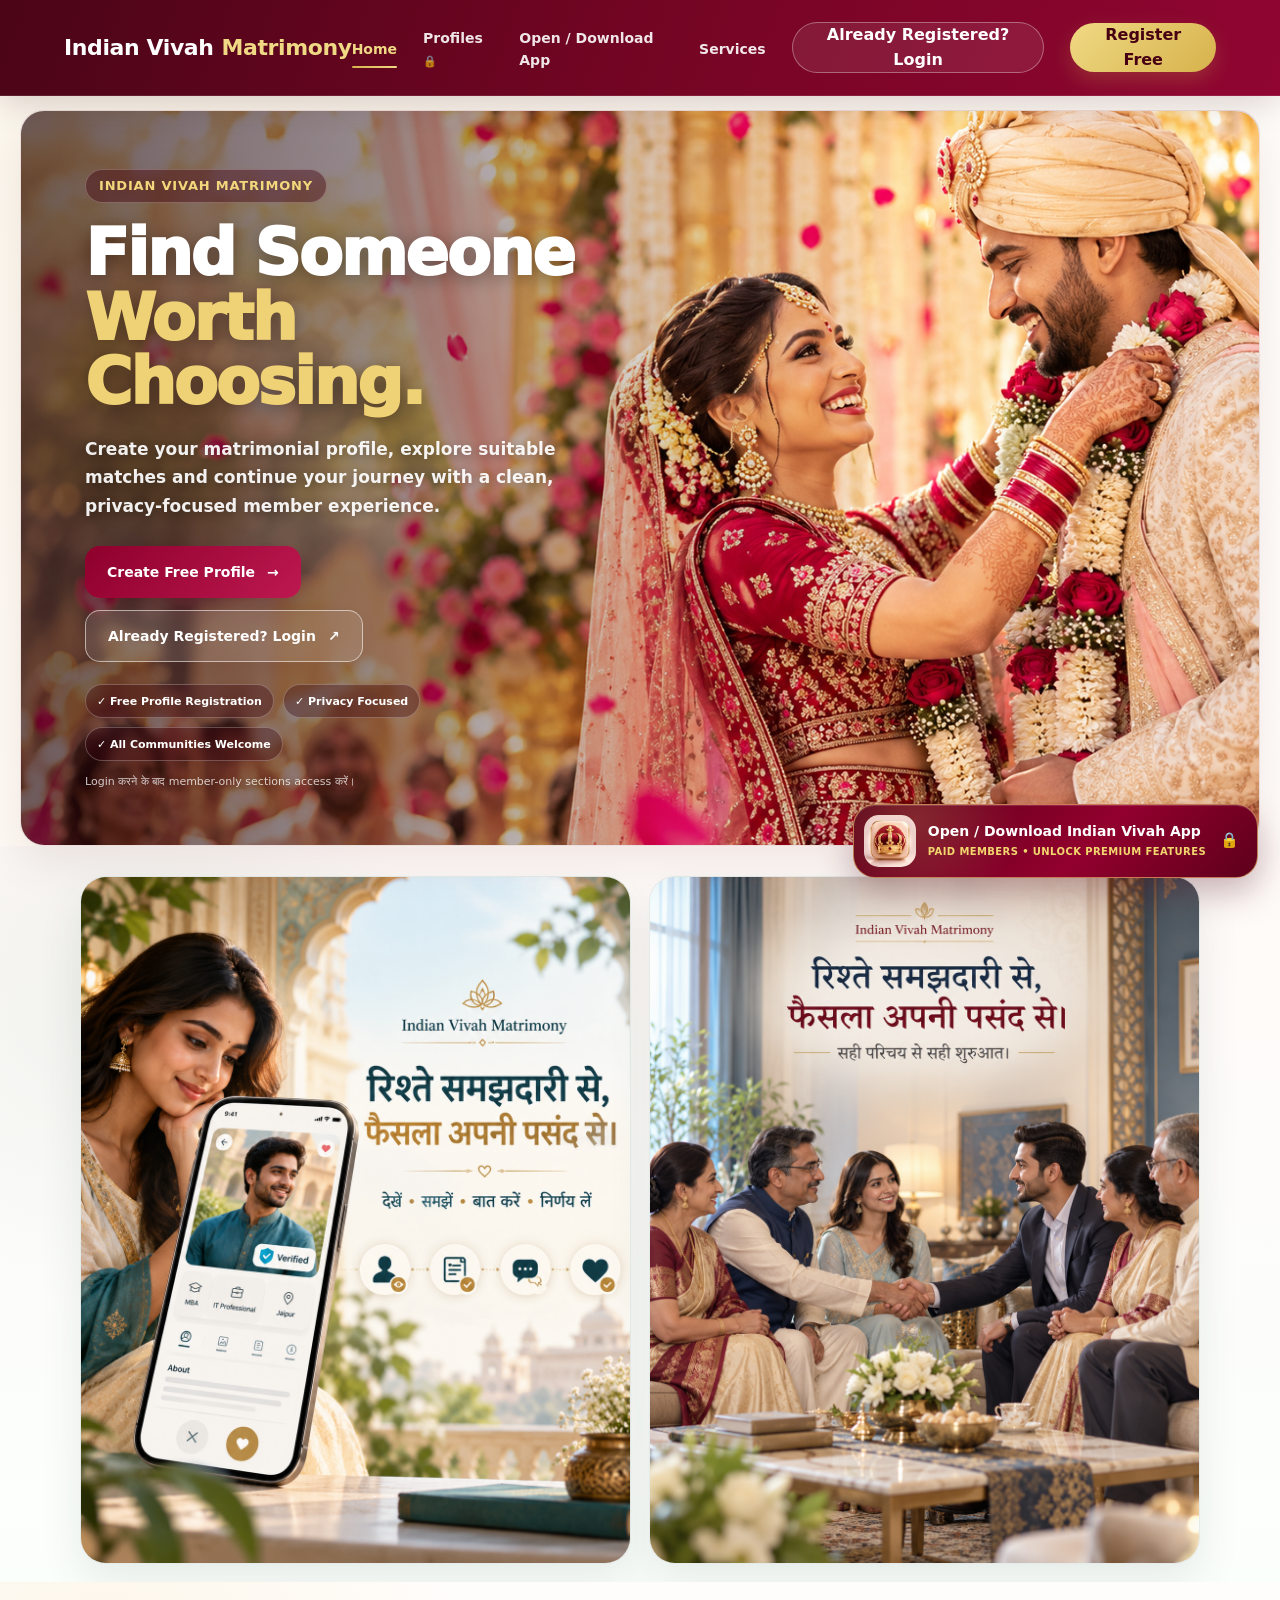
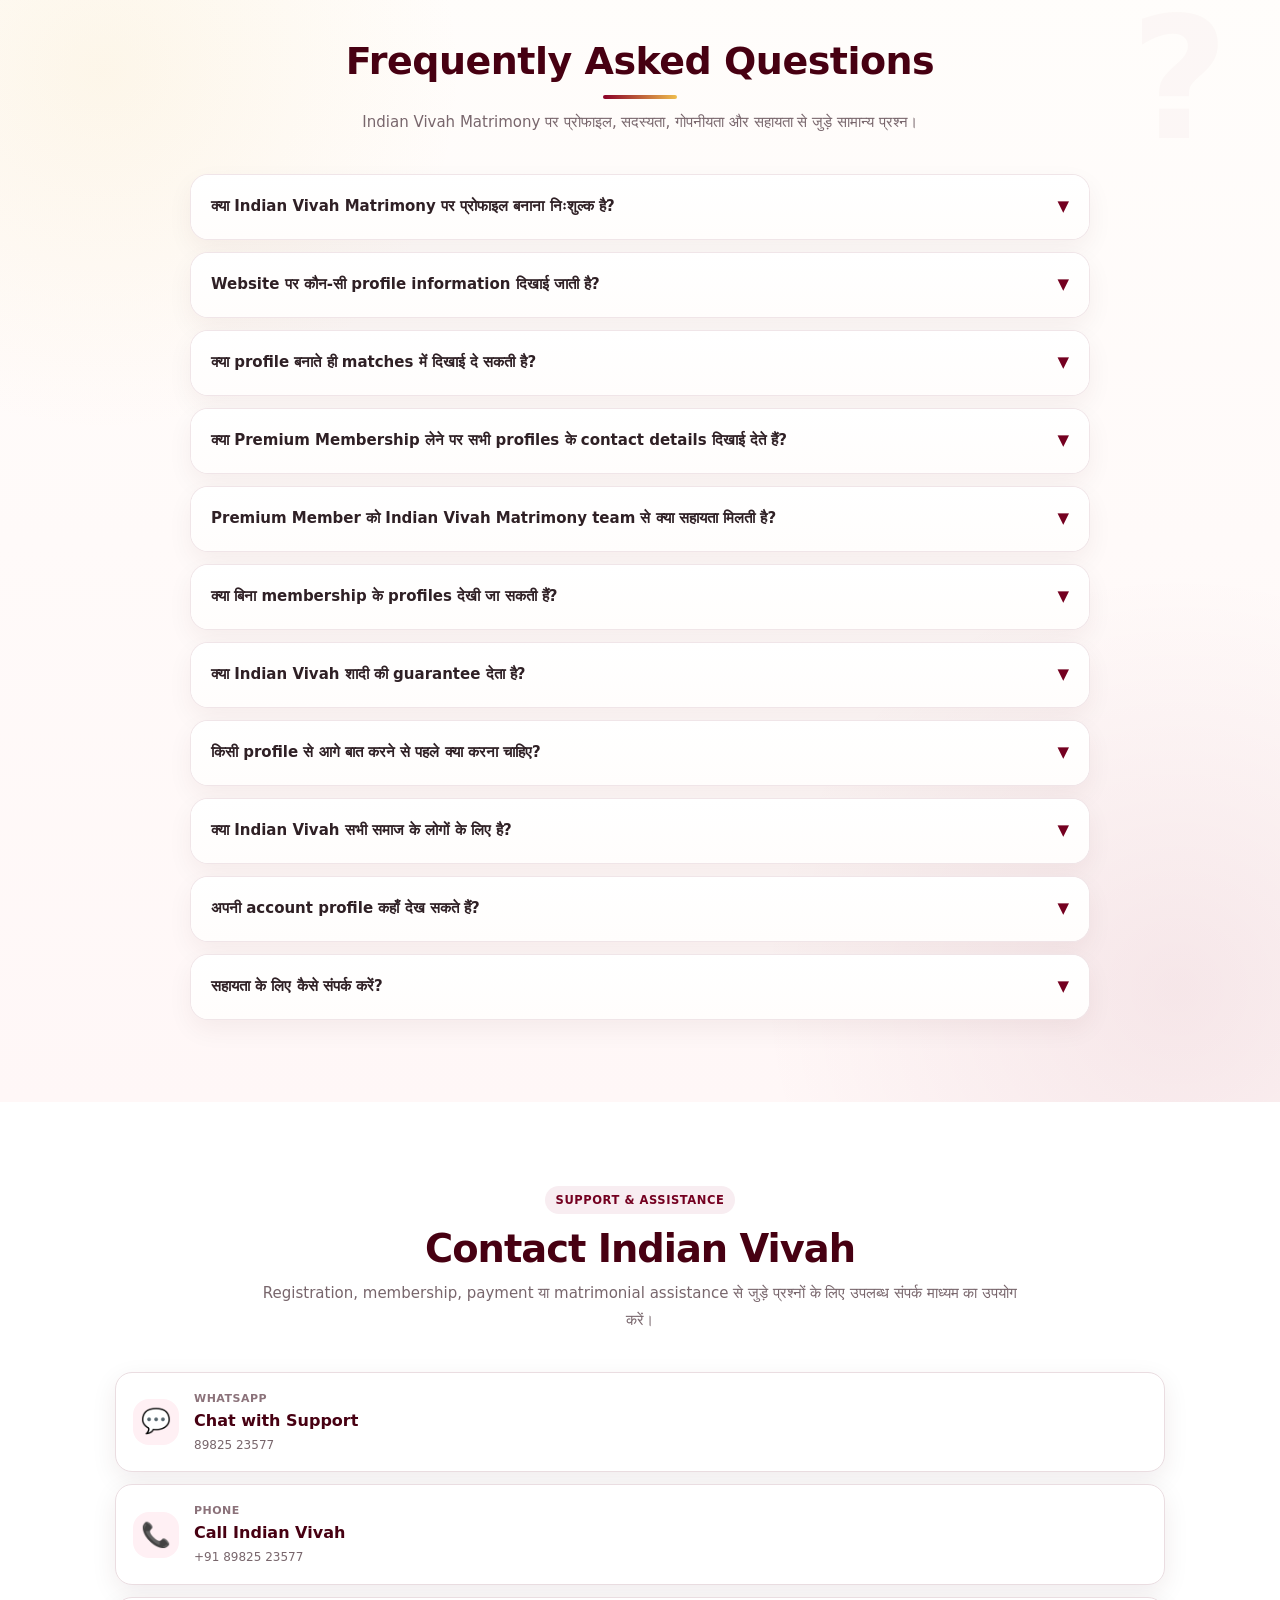
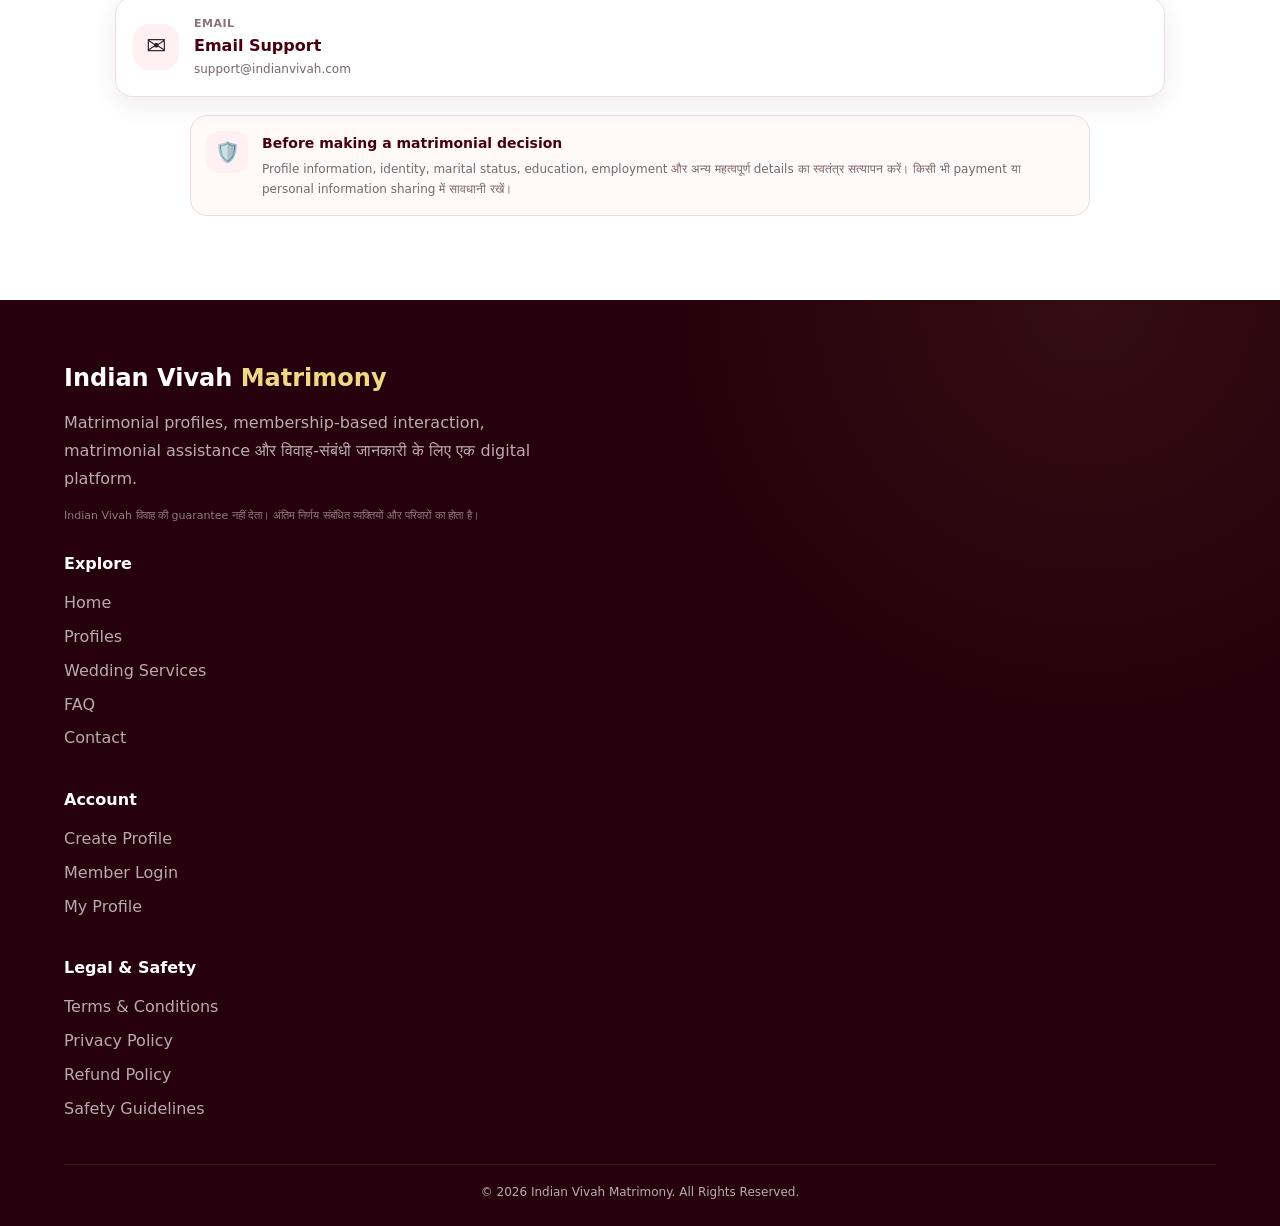
==== index.html @ 94db7ed4 "Update index.html" ====
<!DOCTYPE html>

<html lang="hi">

<head>

    <meta name="google-site-verification" content="qf1HqRXvhC3zSw7rYQ12fB65chs8_hUIZ7cbJJb_7z8" />

    <meta charset="UTF-8">
    <meta http-equiv="Content-Type" content="text/html; charset=UTF-8">

    <meta name="viewport" content="width=device-width, initial-scale=1.0">



    <!-- Title: Jo Google me sabse upar dikhega -->

   <title>Indian Vivah Matrimony | Matrimonial Profiles & Vivah Services</title>



    <!-- Description: Google search result ke niche ka text (Hinglish aur Hindi mix) -->

    <meta name="description" content="Indian Vivah Matrimony par matrimonial profiles explore karein, free profile registration karein aur vivah sammelan evam wedding assistance ki jankari paayen.">



    <!-- Keywords: Jo log Google par alag-alag bhasha me search karte hain -->

    <meta name="keywords" content="Indian Vivah Matrimony, matrimony website, shadi ke liye rishte, vivah sammelan, free matrimony site, shadi ke liye ladki chahiye, dulha dulhan matching, hindi matrimony, sarvjaati vivah, perfect life partner India, shaadi ke rishte, manglik non manglik match">



    <!-- Author & Robots -->

    <meta name="author" content="Indian Vivah Matrimony">

    <meta name="robots" content="index, follow">



    <!-- Stylesheets Links (Aapki purani lines) -->

    <link rel="stylesheet" href="desktop.css">

    <link rel="stylesheet" href="mobile.css">



    
<style>
/* =========================================================
   INDEX-SPECIFIC UI — SAMMELAN REGISTRATION FORM
   Main site styling comes from desktop.css + mobile.css
   ========================================================= */

.sammelan-form-card{
    width:min(920px, 94vw) !important;
    max-height:90vh !important;
    overflow-y:auto !important;
    padding:0 !important;
    border:none !important;
    border-radius:26px !important;
    background:#fff !important;
    box-shadow:0 30px 85px rgba(35,0,12,.32) !important;
}

.sammelan-form-card::-webkit-scrollbar{
    width:8px;
}

.sammelan-form-card::-webkit-scrollbar-thumb{
    background:#c9a84d;
    border-radius:20px;
}

.sammelan-popup-close{
    position:absolute !important;
    top:16px !important;
    right:16px !important;
    z-index:5;
    width:40px !important;
    height:40px !important;
    display:grid !important;
    place-items:center !important;
    padding:0 !important;
    border:1px solid rgba(255,255,255,.24) !important;
    border-radius:50% !important;
    background:rgba(255,255,255,.12) !important;
    color:#fff !important;
    font-size:19px !important;
    cursor:pointer !important;
    backdrop-filter:blur(8px);
}

.sammelan-form-header{
    position:relative;
    padding:34px 68px 30px !important;
    margin:0 !important;
    border:0 !important;
    text-align:center !important;
    color:#fff;
    background:
        radial-gradient(circle at 90% 10%, rgba(224,190,92,.26), transparent 31%),
        linear-gradient(135deg,#4b0015 0%,#780021 54%,#a81749 100%);
}

.sammelan-form-header::after{
    content:"";
    position:absolute;
    left:50%;
    bottom:0;
    width:86px;
    height:3px;
    border-radius:30px;
    background:linear-gradient(90deg,#f1da83,#cda73f);
    transform:translateX(-50%);
}

.sammelan-form-header .form-kicker{
    display:inline-flex;
    padding:7px 12px;
    margin-bottom:11px;
    border:1px solid rgba(255,255,255,.18);
    border-radius:999px;
    background:rgba(255,255,255,.10);
    color:#f4dd8b;
    font-size:11px;
    font-weight:800;
    letter-spacing:.7px;
    text-transform:uppercase;
}

.sammelan-form-header h2{
    margin:0 !important;
    color:#fff !important;
    font-size:29px !important;
    line-height:1.2;
    font-weight:900 !important;
    letter-spacing:.2px;
}

.sammelan-form-header h3{
    margin:7px 0 5px !important;
    color:#f2d979 !important;
    font-size:22px !important;
    font-weight:850 !important;
}

.sammelan-form-header p{
    margin:0 !important;
    color:rgba(255,255,255,.84) !important;
    font-size:13px !important;
}

.sammelan-real-form{
    display:block !important;
    padding:28px !important;
    background:
        radial-gradient(circle at 100% 0%, rgba(215,178,75,.07), transparent 28%),
        #fffdfb;
}

.iv-form-section{
    margin-bottom:20px;
    padding:22px;
    border:1px solid #eadde1;
    border-radius:19px;
    background:#fff;
    box-shadow:0 7px 22px rgba(70,0,22,.045);
}

.iv-form-section-title{
    display:flex;
    align-items:center;
    gap:10px;
    margin:0 0 17px;
    color:#5a0019;
    font-size:17px;
    font-weight:900;
}

.iv-form-section-title .iv-step{
    flex:0 0 31px;
    width:31px;
    height:31px;
    display:grid;
    place-items:center;
    border-radius:10px;
    color:#fff;
    background:linear-gradient(135deg,#730020,#ad1747);
    font-size:12px;
    box-shadow:0 6px 14px rgba(115,0,32,.18);
}

.sammelan-form-row{
    display:grid !important;
    grid-template-columns:repeat(2,minmax(0,1fr)) !important;
    gap:14px !important;
    width:100% !important;
    margin-bottom:14px;
}

.sammelan-form-row:last-child{
    margin-bottom:0;
}

.sammelan-form-row.triple-row{
    grid-template-columns:repeat(3,minmax(0,1fr)) !important;
}

.sammelan-form-group{
    display:flex !important;
    flex-direction:column !important;
    gap:7px;
    min-width:0;
    text-align:left !important;
}

.sammelan-form-group > label,
.sammelan-form-group .field-label{
    color:#4d3840 !important;
    font-size:12px !important;
    font-weight:800 !important;
}

.sammelan-form-group input,
.sammelan-form-group select,
.sammelan-form-group textarea{
    width:100% !important;
    min-height:47px;
    padding:10px 12px !important;
    border:1px solid #dfd1d6 !important;
    border-radius:11px !important;
    background:#fff !important;
    color:#302127 !important;
    font-size:14px !important;
    outline:none !important;
    transition:border-color .2s ease, box-shadow .2s ease;
}

.sammelan-form-group textarea{
    min-height:94px;
    resize:vertical;
}

.sammelan-form-group input:focus,
.sammelan-form-group select:focus,
.sammelan-form-group textarea:focus{
    border-color:rgba(116,0,32,.55) !important;
    box-shadow:0 0 0 4px rgba(116,0,32,.07) !important;
}

.radio-group{
    display:flex !important;
    flex-direction:row !important;
    align-items:center !important;
    flex-wrap:wrap;
    gap:11px !important;
    padding:0 !important;
    background:transparent !important;
}

.radio-group > .field-label{
    width:100%;
}

.iv-radio-option{
    display:flex !important;
    align-items:center !important;
    gap:8px !important;
    min-height:44px;
    padding:0 14px;
    border:1px solid #e6d9de;
    border-radius:11px;
    background:#fff9fb;
    color:#4b343d;
    font-size:13px;
    font-weight:750;
    cursor:pointer;
}

.iv-radio-option input{
    width:17px !important;
    min-height:0 !important;
    height:17px !important;
    margin:0 !important;
    accent-color:#7b0022;
}

.iv-photo-upload{
    padding:17px !important;
    border:1px dashed rgba(116,0,32,.35) !important;
    border-radius:15px;
    background:linear-gradient(145deg,#fff7fa,#fff) !important;
}

.iv-photo-upload input[type="file"]{
    min-height:auto !important;
    padding:8px 0 !important;
    border:0 !important;
    background:transparent !important;
}

.sammelan-legal-box{
    margin-top:2px;
}

.iv-legal-intro{
    margin-bottom:15px;
    padding:16px 18px;
    border:1px solid #ead9df;
    border-radius:14px;
    background:#fff9fb;
    color:#684d57;
    font-size:13px;
    line-height:1.65;
}

.sammelan-rules-scroll{
    max-height:190px;
    overflow-y:auto;
    padding:16px 18px;
    border:1px solid #e4d8dc;
    border-radius:14px;
    background:#fcfbfb;
    color:#4b4144;
    font-size:13px;
    line-height:1.72;
    text-align:left;
}

.sammelan-rules-scroll ol{
    margin:0;
    padding-left:20px;
}

.sammelan-rules-scroll li{
    margin:0 0 8px;
}

.iv-declaration-list{
    margin:0;
    padding-left:21px;
    color:#413439;
    font-size:13px;
    line-height:1.7;
}

.iv-declaration-list li{
    margin-bottom:9px;
    padding-left:3px;
}

.iv-final-consent{
    margin-top:17px;
    padding:16px;
    border:1px solid rgba(164,22,67,.22);
    border-radius:14px;
    background:linear-gradient(145deg,#fff4f7,#fff);
}

.iv-final-consent label{
    display:flex;
    align-items:flex-start;
    gap:11px;
    color:#720020;
    font-size:14px;
    line-height:1.55;
    font-weight:850;
    cursor:pointer;
}

.iv-final-consent input[type="checkbox"]{
    flex:0 0 19px;
    width:19px !important;
    min-height:0 !important;
    height:19px !important;
    margin-top:2px;
    accent-color:#790022;
}

.iv-form-note{
    margin-top:9px;
    color:#856d75;
    font-size:11px;
    line-height:1.5;
}

.btn-sammelan-submit{
    width:100%;
    min-height:54px;
    margin-top:4px !important;
    border:0 !important;
    border-radius:14px !important;
    background:linear-gradient(135deg,#710020,#b21f50) !important;
    color:#fff !important;
    font-size:15px !important;
    font-weight:900 !important;
    letter-spacing:.15px;
    cursor:pointer !important;
    box-shadow:0 12px 28px rgba(113,0,32,.22) !important;
    transition:transform .2s ease, box-shadow .2s ease;
}

.btn-sammelan-submit:hover{
    transform:translateY(-1px);
    box-shadow:0 16px 32px rgba(113,0,32,.27) !important;
}

/* Remove old inline constraints from common sections */
.services-grid{
    max-height:none !important;
    overflow:visible !important;
    padding:0 !important;
}

.faq-container{
    max-height:none !important;
    overflow:visible !important;
    padding-right:0 !important;
}

@media (max-width:768px){
    .sammelan-form-card{
        width:94vw !important;
        max-height:91dvh !important;
        border-radius:21px !important;
    }

    .sammelan-form-header{
        padding:27px 55px 25px !important;
    }

    .sammelan-form-header h2{
        font-size:23px !important;
    }

    .sammelan-form-header h3{
        font-size:18px !important;
    }

    .sammelan-real-form{
        padding:15px !important;
    }

    .iv-form-section{
        padding:17px 14px;
        border-radius:16px;
    }

    .sammelan-form-row,
    .sammelan-form-row.triple-row{
        grid-template-columns:1fr !important;
        gap:12px !important;
    }

    .radio-group{
        flex-direction:column !important;
        align-items:stretch !important;
    }

    .iv-radio-option{
        width:100%;
    }

    .sammelan-rules-scroll{
        max-height:220px;
    }
}

/* =========================================================
   QUICK REGISTRATION CTA — DESKTOP + MOBILE
   ========================================================= */

.iv-quick-start{
    display:flex;
    flex-direction:column;
    align-items:center;
    justify-content:center;
    gap:14px;
    width:100%;
    min-height:360px;
    padding:30px 26px;
    text-align:center;
}

.iv-quick-start-badge{
    display:inline-flex;
    align-items:center;
    gap:7px;
    padding:7px 12px;
    border-radius:999px;
    background:#fff0f4;
    color:#7a0022;
    font-size:11px;
    font-weight:900;
    letter-spacing:.4px;
    text-transform:uppercase;
}

.iv-quick-start-icon{
    width:76px;
    height:76px;
    display:grid;
    place-items:center;
    border-radius:24px;
    background:
        radial-gradient(circle at 30% 30%,#fff5cf,#e6c55b 62%,#c49a2d);
    box-shadow:0 14px 32px rgba(105,0,31,.15);
    font-size:34px;
}

.iv-quick-start h2{
    margin:2px 0 0 !important;
    color:#520017 !important;
    font-size:31px !important;
    line-height:1.08;
    font-weight:900 !important;
    letter-spacing:-.6px;
}

.iv-quick-start p{
    max-width:360px;
    margin:0 !important;
    color:#7d6870 !important;
    font-size:14px !important;
    line-height:1.7;
}

.iv-quick-benefits{
    width:100%;
    display:grid;
    grid-template-columns:repeat(3,1fr);
    gap:8px;
    margin:4px 0 2px;
}

.iv-quick-benefit{
    display:flex;
    flex-direction:column;
    align-items:center;
    justify-content:center;
    gap:5px;
    min-height:70px;
    padding:10px 7px;
    border:1px solid #eadde1;
    border-radius:13px;
    background:#fffafc;
    color:#634e56;
    font-size:11px;
    font-weight:750;
    line-height:1.3;
}

.iv-quick-benefit span{
    font-size:18px;
}

.iv-register-free-btn{
    width:100%;
    min-height:52px;
    border:0;
    border-radius:14px;
    background:linear-gradient(135deg,#720020,#b51f50);
    color:#fff;
    font-size:15px;
    font-weight:900;
    cursor:pointer;
    box-shadow:0 12px 28px rgba(114,0,32,.22);
    transition:transform .2s ease, box-shadow .2s ease;
}

.iv-register-free-btn:hover{
    transform:translateY(-2px);
    box-shadow:0 16px 34px rgba(114,0,32,.28);
}

.iv-member-login{
    margin-top:0 !important;
    color:#7d6970 !important;
    font-size:12px !important;
}

.iv-member-login a{
    color:#770021 !important;
    font-weight:900 !important;
    text-decoration:none !important;
}

/* payment popup cleanup */
.payment-options-container{
    display:grid;
    gap:14px;
}

.iv-payment-action{
    margin-top:16px;
}

.iv-payment-link{
    display:block;
    width:100%;
    text-decoration:none;
}

.iv-pay-now-btn{
    width:100%;
    min-height:50px;
    border:0;
    border-radius:13px;
    background:linear-gradient(135deg,#740020,#b52858);
    color:#fff;
    font-weight:900;
    cursor:pointer;
    box-shadow:0 10px 24px rgba(116,0,32,.20);
}

@media (max-width:768px){
    .iv-quick-start{
        min-height:auto;
        padding:24px 18px;
        gap:12px;
    }

    .iv-quick-start-icon{
        width:66px;
        height:66px;
        border-radius:20px;
        font-size:29px;
    }

    .iv-quick-start h2{
        font-size:26px !important;
    }

    .iv-quick-start p{
        font-size:13px !important;
    }

    .iv-quick-benefits{
        grid-template-columns:1fr;
        gap:8px;
    }

    .iv-quick-benefit{
        min-height:52px;
        flex-direction:row;
        justify-content:flex-start;
        padding:11px 13px;
        text-align:left;
    }
}

</style>



<style>
.iv-payment-popup-v2{
    overflow:auto;
    max-height:min(92vh,850px);
    border-radius:28px;
    border:1px solid rgba(122,0,34,.10);
    box-shadow:0 28px 75px rgba(55,0,18,.32);
    background:
        radial-gradient(circle at 100% 0%,rgba(214,178,75,.13),transparent 26%),
        linear-gradient(180deg,#fff,#fff9fa);
}
.iv-pay-brand{
    margin-bottom:10px;
    color:#8a6b13;
    font-size:10px;
    font-weight:900;
    letter-spacing:1.2px;
}
.iv-payment-popup-lead{
    margin:10px 0 15px;
    color:#6e5d63;
    line-height:1.55;
    font-size:13px;
}
.iv-popup-upi-strip{
    display:flex;
    align-items:center;
    justify-content:space-between;
    gap:12px;
    padding:12px 14px;
    margin:0 0 14px;
    border:1px solid #eddce2;
    border-radius:14px;
    background:#fff7f9;
}
.iv-popup-upi-strip span{
    color:#806b73;
    font-size:11px;
    font-weight:800;
}
.iv-popup-upi-strip strong{
    color:#790021;
    font-size:13px;
    word-break:break-all;
}
.iv-payment-qr-card-v2{
    border-radius:20px;
    border:1px solid #eee1e5;
    background:#fff;
    box-shadow:0 12px 30px rgba(76,0,26,.07);
}
.iv-payment-qr-card-v2 .iv-payment-qr-image{
    display:block;
    max-width:300px;
    width:100%;
    height:auto;
    margin:auto;
}
.iv-popup-safe-note{
    margin:11px 2px 0;
    padding:10px 11px;
    border-radius:12px;
    border:1px solid #eadcae;
    background:#fff9e8;
    color:#735d1e;
    font-size:10px;
    line-height:1.45;
}
@media(max-width:700px){
    .iv-payment-popup-v2{
        width:calc(100% - 26px);
        max-height:92vh;
        padding:18px;
        border-radius:22px;
    }
    .iv-popup-upi-strip{
        align-items:flex-start;
        flex-direction:column;
        gap:4px;
    }
    .iv-payment-qr-card-v2 .iv-payment-qr-image{
        max-width:280px;
    }
}
</style>


<style>
/* ===== Guest-only & on-demand membership flow ===== */
.guest-only{display:none !important;}
body.is-guest .guest-only{display:block !important;}
body.is-member .guest-only{display:none !important;}



@keyframes ivPlansIn{
    from{opacity:0;transform:translateY(16px)}
    to{opacity:1;transform:none}
}
.iv-plans-close-row{
    max-width:1180px;
    margin:0 auto 12px;
    display:flex;
    justify-content:flex-end;
}
.iv-plans-close-btn{
    border:1px solid rgba(122,0,34,.15);
    background:#fff;
    color:#790021;
    font-weight:900;
    border-radius:999px;
    padding:10px 15px;
    cursor:pointer;
    box-shadow:0 8px 18px rgba(80,0,28,.07);
}

.iv-guest-discovery{
    padding:78px 24px 64px;
    background:
        radial-gradient(circle at 12% 8%,rgba(214,178,75,.14),transparent 24%),
        linear-gradient(145deg,#fffaf7,#fff4f6);
    overflow:hidden;
}
.iv-guest-discovery-inner{
    max-width:1180px;
    margin:auto;
    display:grid;
    grid-template-columns:1.05fr .95fr;
    gap:56px;
    align-items:center;
}
.iv-guest-kicker{
    display:inline-flex;
    padding:8px 12px;
    border-radius:999px;
    background:#fff0f4;
    color:#790021;
    font-size:11px;
    font-weight:900;
    letter-spacing:.9px;
}
.iv-guest-copy h2{
    margin:18px 0 14px;
    color:#6f001f;
    font-size:44px;
    line-height:1.06;
    letter-spacing:-1.2px;
}
.iv-guest-copy>p{
    max-width:650px;
    color:#705f65;
    line-height:1.75;
    font-size:16px;
}
.iv-guest-points{
    display:grid;
    gap:10px;
    margin:24px 0;
}
.iv-guest-points>div{
    display:flex;
    align-items:center;
    gap:13px;
    padding:13px 15px;
    border-radius:15px;
    background:rgba(255,255,255,.86);
    border:1px solid rgba(122,0,34,.08);
    box-shadow:0 8px 22px rgba(80,0,28,.05);
}
.iv-guest-points b{
    min-width:37px;
    height:37px;
    display:grid;
    place-items:center;
    border-radius:50%;
    background:linear-gradient(145deg,#fff2b9,#d8ac3d);
    color:#6e001e;
    font-size:11px;
}
.iv-guest-points span{
    font-weight:800;
    color:#4f4045;
}
.iv-guest-register-btn{
    display:inline-flex;
    align-items:center;
    justify-content:center;
    min-height:52px;
    padding:0 22px;
    border-radius:14px;
    text-decoration:none;
    color:#fff;
    background:linear-gradient(135deg,#790021,#ba1e55);
    font-weight:900;
    box-shadow:0 14px 28px rgba(122,0,34,.20);
}
.iv-guest-visual{
    position:relative;
    min-height:430px;
}
.iv-guest-photo{
    position:absolute;
    overflow:hidden;
    background:#fff;
    border:6px solid #fff;
    box-shadow:0 28px 60px rgba(69,0,23,.18);
}
.iv-guest-photo img{
    width:100%;
    height:100%;
    object-fit:cover;
    display:block;
}
.iv-guest-photo-main{
    width:72%;
    height:360px;
    right:0;
    top:15px;
    border-radius:32px;
    transform:rotate(2deg);
}
.iv-guest-photo-small{
    width:45%;
    height:230px;
    left:0;
    bottom:8px;
    border-radius:24px;
    transform:rotate(-4deg);
}
.iv-guest-visual-note{
    position:absolute;
    right:7%;
    bottom:15px;
    padding:11px 15px;
    border-radius:999px;
    background:rgba(255,255,255,.92);
    backdrop-filter:blur(12px);
    color:#790021;
    font-weight:900;
    box-shadow:0 12px 28px rgba(80,0,28,.14);
}
.iv-guest-note-card{
    max-width:1180px;
    margin:48px auto 0;
    padding:20px 22px;
    border-radius:20px;
    background:#fff;
    border:1px solid rgba(122,0,34,.08);
    box-shadow:0 14px 36px rgba(80,0,28,.07);
}
.iv-guest-note-card span{
    color:#9b7718;
    font-size:11px;
    font-weight:900;
    letter-spacing:.8px;
    text-transform:uppercase;
}
.iv-guest-note-card strong{
    display:block;
    margin:6px 0 3px;
    color:#6e001e;
    font-size:18px;
}
.iv-guest-note-card p{
    margin:0;
    color:#76646a;
    font-size:13px;
}

@media(max-width:700px){
    .iv-guest-discovery{
        padding:46px 16px 42px;
    }
    .iv-guest-discovery-inner{
        grid-template-columns:1fr;
        gap:26px;
    }
    .iv-guest-copy h2{
        font-size:31px;
        letter-spacing:-.6px;
    }
    .iv-guest-copy>p{
        font-size:14px;
    }
    .iv-guest-register-btn{
        width:100%;
    }
    .iv-guest-visual{
        min-height:330px;
    }
    .iv-guest-photo-main{
        width:76%;
        height:280px;
        right:0;
    }
    .iv-guest-photo-small{
        width:47%;
        height:170px;
        left:0;
    }
    .iv-guest-visual-note{
        right:2%;
        bottom:2px;
        font-size:11px;
    }
    .iv-guest-note-card{
        margin-top:30px;
        padding:17px;
    }
    .iv-plans-close-row{
        padding:0 8px;
    }
}
</style>


<style>
/* ===== Phase 6: Guest page refinement ===== */

/* The large Hindi headline was intentionally removed; keep spacing balanced. */
.iv-guest-copy .iv-guest-kicker + p{
    margin-top:22px;
}

/* Customer experiences inside the same guest section */
.iv-customer-exp-wrap{
    max-width:1180px;
    margin:52px auto 0;
}
.iv-customer-exp-head{
    text-align:center;
    max-width:760px;
    margin:0 auto 28px;
}
.iv-customer-exp-head>span{
    display:inline-flex;
    padding:8px 13px;
    border-radius:999px;
    background:#fff0f4;
    color:#790021;
    font-size:11px;
    font-weight:900;
    letter-spacing:1px;
}
.iv-customer-exp-head h3{
    margin:15px 0 8px;
    color:#5e001a;
    font-size:36px;
    line-height:1.08;
    letter-spacing:-.8px;
}
.iv-customer-exp-head p{
    margin:0;
    color:#76656b;
    font-size:14px;
    line-height:1.65;
}
.iv-customer-exp-grid{
    display:grid;
    grid-template-columns:repeat(4,minmax(0,1fr));
    gap:16px;
}
.iv-customer-exp-card{
    position:relative;
    min-height:285px;
    padding:28px 21px 22px;
    border-radius:22px;
    background:
        radial-gradient(circle at 100% 0%,rgba(214,178,75,.14),transparent 28%),
        #fff;
    border:1px solid rgba(122,0,34,.09);
    box-shadow:0 16px 38px rgba(72,0,24,.085);
    overflow:hidden;
    transition:transform .24s ease,box-shadow .24s ease,border-color .24s ease;
}
.iv-customer-exp-card:hover{
    transform:translateY(-6px);
    border-color:rgba(214,178,75,.42);
    box-shadow:0 24px 50px rgba(72,0,24,.13);
}
.iv-customer-quote{
    position:absolute;
    right:16px;
    top:4px;
    color:rgba(122,0,34,.08);
    font-family:Georgia,serif;
    font-size:88px;
    line-height:1;
}
.iv-customer-exp-card h4{
    position:relative;
    z-index:1;
    margin:38px 0 13px;
    color:#3e0014;
    font-size:20px;
    line-height:1.25;
}
.iv-customer-exp-card p{
    position:relative;
    z-index:1;
    margin:0 0 18px;
    color:#65545a;
    font-size:13px;
    line-height:1.72;
}
.iv-customer-exp-card span{
    display:inline-flex;
    padding-top:12px;
    border-top:2px solid #d6b24b;
    color:#8f6d13;
    font-size:10px;
    font-weight:900;
    letter-spacing:.8px;
    text-transform:uppercase;
}

/* Footer: Explore + Account stay on the left, Legal & Safety sits on the right. */
@media(min-width:901px){
    .footer-container{
        display:grid !important;
        grid-template-columns:minmax(240px,1.25fr) minmax(150px,.75fr) minmax(150px,.75fr) minmax(190px,.9fr) !important;
        column-gap:34px !important;
        align-items:start !important;
    }
    .footer-legal-links{
        grid-column:4;
        justify-self:end;
        min-width:190px;
    }
}

/* Tablet */
@media(max-width:1000px) and (min-width:701px){
    .iv-customer-exp-grid{
        grid-template-columns:repeat(2,minmax(0,1fr));
    }
}

/* Mobile */
@media(max-width:700px){
    .iv-customer-exp-wrap{
        margin-top:38px;
    }
    .iv-customer-exp-head{
        text-align:left;
        margin-bottom:20px;
    }
    .iv-customer-exp-head h3{
        font-size:29px;
    }
    .iv-customer-exp-grid{
        grid-template-columns:1fr;
        gap:12px;
    }
    .iv-customer-exp-card{
        min-height:auto;
        padding:22px 18px;
        border-radius:18px;
    }
    .iv-customer-exp-card h4{
        margin-top:28px;
    }
    .iv-customer-quote{
        font-size:64px;
    }
}
</style>

<style>
/* =========================================================
   HOME HERO — CLEAN SPLIT LAYOUT
   Text and buttons stay separate from the photographs.
   ========================================================= */

/* Keep the correct slider set visible for auth state */
body:not(.is-member) .member-slide{
    display:none !important;
}
body.is-member .public-slide{
    display:none !important;
}

/* Never tint the actual hero photographs */
.slide-img,
.m-slide-img{
    filter:none !important;
}
.slider-overlay,
.m-slider-overlay{
    display:none !important;
    background:transparent !important;
}

/* ---------- DESKTOP ---------- */
/* PC only: full photo hero with real HTML text/buttons over the image.
   Mobile CSS below remains unchanged. */
.d-split-hero.iv-cinematic-home{
    position:relative;
    width:min(1240px, calc(100% - 24px));
    min-height:650px;
    margin:14px auto 0 !important;
    display:block !important;
    overflow:hidden !important;
    border:1px solid rgba(116,0,32,.08);
    border-radius:24px;
    background:#f5f1ed !important;
    box-shadow:0 18px 44px rgba(71,0,18,.08);
}

.hero-left-slider.iv-hero-stage{
    position:absolute;
    inset:0;
    width:100%;
    height:100%;
    min-height:650px !important;
    overflow:hidden;
    border-radius:24px;
    background:#f5f1ed !important;
}

.hero-left-slider.iv-hero-stage .slide-img{
    position:absolute;
    inset:0;
    width:100%;
    height:100%;
    object-fit:cover !important;
    object-position:center center !important;
    opacity:0;
    transform:none !important;
    filter:none !important;
    transition:opacity 1s ease !important;
}

.hero-left-slider.iv-hero-stage .slide-img.active-slide{
    opacity:1;
    transform:none !important;
}

/* Only a gentle readability gradient on the TEXT side.
   The couple/photo is not covered by a full dark overlay. */
.d-split-hero.iv-cinematic-home::after{
    content:"";
    position:absolute;
    inset:0;
    z-index:2;
    pointer-events:none;
    background:
      linear-gradient(
        90deg,
        rgba(28,0,8,.64) 0%,
        rgba(28,0,8,.45) 30%,
        rgba(28,0,8,.18) 50%,
        rgba(28,0,8,0) 70%
      );
}

.iv-hero-text-panel{
    position:relative;
    z-index:4;
    width:min(560px,48%);
    min-height:650px;
    display:flex;
    flex-direction:column;
    justify-content:center;
    align-items:flex-start;
    padding:58px 0 54px clamp(38px,5vw,72px);
    background:transparent !important;
    color:#fff;
}

.iv-hero-text-panel .iv-hero-label{
    display:inline-flex;
    align-items:center;
    padding:8px 13px;
    margin-bottom:18px;
    border:1px solid rgba(255,255,255,.24);
    border-radius:999px;
    background:rgba(64,0,18,.42);
    color:#f3d77c;
    font-size:11px;
    font-weight:900;
    letter-spacing:.8px;
    backdrop-filter:blur(5px);
}

.iv-hero-text-panel h1{
    margin:0;
    max-width:540px;
    color:#fff;
    font-size:clamp(46px,5vw,72px);
    line-height:1.01;
    letter-spacing:-2px;
    font-weight:950;
    text-shadow:0 4px 18px rgba(0,0,0,.34);
}

.iv-hero-text-panel h1 span{
    display:block;
    color:#f0d276;
}

.iv-hero-text-panel > p{
    max-width:540px;
    margin:20px 0 0;
    color:rgba(255,255,255,.93);
    font-size:17px;
    line-height:1.68;
    font-weight:600;
    text-shadow:0 2px 9px rgba(0,0,0,.28);
}

.iv-clean-hero-actions{
    width:100%;
    display:flex;
    gap:12px;
    flex-wrap:wrap;
    margin-top:26px;
}

.iv-clean-hero-actions .iv-hero-btn{
    width:auto !important;
    min-width:190px;
    min-height:52px;
    padding:0 22px !important;
}

.iv-clean-hero-actions .iv-hero-btn-primary{
    border:0 !important;
    color:#fff !important;
    background:linear-gradient(135deg,#8e002c,#bd1850) !important;
    box-shadow:0 10px 24px rgba(70,0,22,.28) !important;
}

.iv-clean-hero-actions .iv-hero-btn-ghost{
    color:#fff !important;
    border:1px solid rgba(255,255,255,.55) !important;
    background:rgba(255,255,255,.10) !important;
    backdrop-filter:blur(6px);
}

.iv-clean-trust-row{
    display:flex;
    gap:9px;
    flex-wrap:wrap;
    margin-top:22px;
}

.iv-clean-trust-row span{
    display:inline-flex;
    align-items:center;
    min-height:34px;
    padding:0 11px;
    border:1px solid rgba(255,255,255,.25);
    border-radius:999px;
    background:rgba(55,0,16,.34);
    color:#fff;
    font-size:11px;
    font-weight:800;
    backdrop-filter:blur(5px);
}

.iv-clean-action-note{
    margin-top:13px;
    color:rgba(255,255,255,.76);
    font-size:11px;
    line-height:1.5;
    text-shadow:0 2px 7px rgba(0,0,0,.25);
}

.hero-left-slider.iv-hero-stage .iv-orbit-ring,
.hero-left-slider.iv-hero-stage .iv-floating-chip,
.hero-left-slider.iv-hero-stage .slider-text{
    display:none !important;
}

/* ---------- MOBILE ---------- */
@media(max-width:768px){
    .m-split-hero.iv-mobile-cinematic{
        position:relative;
        width:calc(100% - 20px);
        height:clamp(235px,61vw,295px) !important;
        min-height:0 !important;
        margin:10px auto 0 !important;
        padding:0 !important;
        overflow:hidden !important;
        display:block !important;
        background:#f5f1ed !important;
        border-radius:18px;
        box-shadow:0 12px 30px rgba(71,0,18,.08);
    }

    .m-split-hero.iv-mobile-cinematic .m-slide-img{
        position:absolute;
        inset:0;
        width:100% !important;
        height:100% !important;
        object-fit:cover !important;
        object-position:center 28% !important;
        opacity:0;
        transform:none !important;
        transition:opacity 1s ease !important;
        background:#f5f1ed !important;
    }

    .m-split-hero.iv-mobile-cinematic .m-slide-img.m-active-slide{
        opacity:1;
        transform:none !important;
    }


    /* Same slider images on desktop + mobile; only the crop changes. */
    .m-split-hero.iv-mobile-cinematic .m-slide-img{
        image-rendering:auto;
    }
    .m-split-hero.iv-mobile-cinematic .m-slide-img[src*="slide1.jpg"],
    .m-split-hero.iv-mobile-cinematic .m-slide-img[src*="slide2.jpg"],
    .m-split-hero.iv-mobile-cinematic .m-slide-img[src*="slide3.jpg"],
    .m-split-hero.iv-mobile-cinematic .m-slide-img[src*="slide4.jpg"]{
        object-position:center 22% !important;
    }

    .m-split-hero .iv-mobile-float-chip,
    .m-split-hero .m-hero-text-only{
        display:none !important;
    }

    .iv-mobile-action-section{
        padding:12px 10px 28px !important;
        background:#fffaf7 !important;
    }

    .iv-mobile-action-card{
        width:100%;
        padding:24px 20px !important;
        border:1px solid rgba(116,0,32,.10) !important;
        border-radius:22px !important;
        background:#fff !important;
        box-shadow:0 14px 34px rgba(71,0,18,.08) !important;
        text-align:left !important;
    }

    .iv-mobile-action-card .iv-action-kicker{
        display:inline-flex;
        margin-bottom:12px;
    }

    .iv-mobile-action-card h2{
        margin:0 !important;
        color:#520016 !important;
        font-size:32px !important;
        line-height:1.05 !important;
        letter-spacing:-1px;
        font-weight:950 !important;
    }

    .iv-mobile-action-card h2 span{
        display:block;
        color:#b58224;
    }

    .iv-mobile-action-card > p{
        margin:13px 0 0 !important;
        color:#715d64 !important;
        font-size:14px !important;
        line-height:1.65 !important;
    }

    .iv-mobile-action-buttons{
        display:grid !important;
        grid-template-columns:1fr !important;
        gap:10px !important;
        margin-top:20px !important;
    }

    .iv-mobile-action-buttons .iv-hero-btn{
        width:100% !important;
        min-height:50px !important;
    }

    .iv-mobile-trust-row{
        display:flex;
        gap:8px;
        flex-wrap:wrap;
        margin-top:16px;
    }

    .iv-mobile-trust-row span{
        padding:7px 10px;
        border:1px solid #eadde1;
        border-radius:999px;
        background:#fff9fb;
        color:#765d66;
        font-size:11px;
        font-weight:800;
    }
}
</style>


<style>
/* =========================================================
   SMART MATCH GUIDE + HOW IT WORKS — MODERN LIVE POLISH
   ========================================================= */

.iv-live-match-section{
  position:relative;
  overflow:hidden;
}

.iv-live-match-section::before{
  content:"";
  position:absolute;
  width:520px;
  height:520px;
  left:50%;
  top:55%;
  transform:translate(-50%,-50%);
  border-radius:50%;
  background:radial-gradient(circle,rgba(214,178,75,.18),rgba(181,40,88,.07) 42%,transparent 70%);
  pointer-events:none;
  animation:ivGlowPulse 4.8s ease-in-out infinite;
}

.iv-match-orbit{
  position:relative;
  z-index:2;
}

.iv-match-guide-card{
  overflow:hidden;
  transition:transform .35s ease, box-shadow .35s ease, border-color .35s ease !important;
}

.iv-match-guide-card:hover{
  transform:translateY(-9px) scale(1.015);
  box-shadow:0 22px 46px rgba(70,0,22,.14) !important;
  border-color:rgba(214,178,75,.50) !important;
}

.iv-img-icon,
.iv-help-img-icon{
  width:78px !important;
  height:78px !important;
  padding:7px !important;
  margin-bottom:14px !important;
  display:grid !important;
  place-items:center !important;
  border-radius:22px !important;
  background:linear-gradient(145deg,#fff,#fff4f7) !important;
  box-shadow:
    0 12px 26px rgba(116,0,32,.10),
    inset 0 0 0 1px rgba(214,178,75,.18) !important;
}

.iv-img-icon img,
.iv-help-img-icon img{
  width:100% !important;
  height:100% !important;
  object-fit:contain !important;
  display:block !important;
  filter:none !important;
  animation:ivIconFloat 3.8s ease-in-out infinite;
}

.iv-match-card-b .iv-img-icon img,
.iv-help-card-modern:nth-child(2) .iv-help-img-icon img{animation-delay:.5s}
.iv-match-card-c .iv-img-icon img,
.iv-help-card-modern:nth-child(3) .iv-help-img-icon img{animation-delay:1s}
.iv-match-card-d .iv-img-icon img,
.iv-help-card-modern:nth-child(4) .iv-help-img-icon img{animation-delay:1.5s}

.iv-match-center-modern{
  position:absolute !important;
  left:50% !important;
  top:50% !important;
  transform:translate(-50%,-50%) !important;
  width:310px !important;
  height:310px !important;
  display:flex !important;
  flex-direction:column !important;
  align-items:center !important;
  justify-content:center !important;
  border:1px solid rgba(214,178,75,.30) !important;
  border-radius:50% !important;
  background:
    radial-gradient(circle at 35% 28%,rgba(255,255,255,.20),transparent 22%),
    linear-gradient(145deg,#6a001f,#93002f 58%,#c27a20) !important;
  color:#fff !important;
  box-shadow:
    0 25px 70px rgba(116,0,32,.20),
    0 0 0 24px rgba(181,40,88,.045),
    0 0 0 48px rgba(214,178,75,.035) !important;
  isolation:isolate;
}

.iv-match-center-modern::before,
.iv-match-center-modern::after{
  content:"";
  position:absolute;
  border-radius:50%;
  border:1px dashed rgba(181,40,88,.20);
  animation:ivOrbitSpin 14s linear infinite;
  z-index:-1;
}

.iv-match-center-modern::before{
  inset:-40px;
}

.iv-match-center-modern::after{
  inset:-78px;
  animation-direction:reverse;
  animation-duration:19s;
  border-color:rgba(214,178,75,.22);
}

.iv-match-center-ring-modern{
  width:74px !important;
  height:74px !important;
  display:grid !important;
  place-items:center !important;
  margin-bottom:8px !important;
  border-radius:50% !important;
  background:linear-gradient(145deg,#be0d48,#8b002b) !important;
  box-shadow:
    0 0 0 9px rgba(255,255,255,.07),
    0 0 0 18px rgba(255,255,255,.035),
    0 12px 28px rgba(0,0,0,.18) !important;
  animation:ivHeartPulse 2.6s ease-in-out infinite;
}

.iv-match-center-modern .iv-match-heart{
  color:#ffe485 !important;
  font-size:31px !important;
  line-height:1 !important;
  text-shadow:0 5px 16px rgba(0,0,0,.18);
}

.iv-match-mini-label{
  margin-top:4px;
  color:#f6dd86 !important;
  font-size:9px !important;
  font-weight:900 !important;
  letter-spacing:1.5px;
}

.iv-match-center-modern > strong{
  margin-top:3px !important;
  color:#fff !important;
  font-size:25px !important;
  font-weight:950 !important;
  letter-spacing:-.5px;
}

.iv-match-subline{
  margin-top:2px;
  color:rgba(255,255,255,.75) !important;
  font-size:11px !important;
}

.iv-match-journey-steps{
  display:flex;
  align-items:center;
  justify-content:center;
  gap:6px;
  flex-wrap:wrap;
  width:86%;
  margin-top:15px;
}

.iv-match-journey-steps span{
  min-width:68px;
  padding:6px 7px;
  border:1px solid rgba(255,255,255,.16);
  border-radius:10px;
  background:rgba(255,255,255,.08);
  color:#fff;
  font-size:9px;
  font-weight:800;
  backdrop-filter:blur(6px);
}

.iv-match-journey-steps span b{
  display:block;
  color:#f6dd86;
  font-size:9px;
}

.iv-match-journey-steps i{
  color:#f6dd86;
  font-style:normal;
  font-weight:900;
}

.iv-orbit-dot{
  position:absolute;
  width:10px;
  height:10px;
  border-radius:50%;
  background:#f5d86f;
  box-shadow:0 0 16px rgba(245,216,111,.75);
}

.iv-orbit-dot-1{top:-42px;left:50%;animation:ivDotFloat 2.8s ease-in-out infinite}
.iv-orbit-dot-2{right:-55px;bottom:65px;animation:ivDotFloat 3.2s ease-in-out infinite .4s}
.iv-orbit-dot-3{left:-54px;top:90px;animation:ivDotFloat 3.5s ease-in-out infinite .8s}

/* HOW IT WORKS */
.iv-live-help-section{
  position:relative;
  overflow:hidden;
  background:
    radial-gradient(circle at 8% 18%,rgba(214,178,75,.08),transparent 28%),
    radial-gradient(circle at 92% 78%,rgba(181,40,88,.07),transparent 28%),
    linear-gradient(180deg,#fffdfb,#fff8fa) !important;
}

.iv-help-grid-modern{
  position:relative;
}

.iv-help-grid-modern::before{
  content:"";
  position:absolute;
  left:9%;
  right:9%;
  top:76px;
  height:3px;
  border-radius:99px;
  background:linear-gradient(90deg,#e6c75e,#b52858,#e6c75e);
  opacity:.28;
  z-index:0;
}

.iv-help-card-modern{
  position:relative;
  z-index:1;
  min-height:290px;
  padding:24px 22px 25px !important;
  overflow:hidden;
  background:
    radial-gradient(circle at 100% 0%,rgba(214,178,75,.10),transparent 34%),
    #fff !important;
  transition:transform .34s ease, box-shadow .34s ease, border-color .34s ease !important;
}

.iv-help-card-modern:hover{
  transform:translateY(-9px);
  border-color:rgba(181,40,88,.25) !important;
  box-shadow:0 22px 48px rgba(71,0,18,.12) !important;
}

.iv-help-card-modern .iv-help-step{
  top:18px !important;
  right:18px !important;
  font-size:34px !important;
  color:rgba(116,0,32,.12) !important;
}

.iv-help-card-modern h3{
  margin-top:4px !important;
  font-size:19px !important;
}

.iv-help-card-modern p{
  line-height:1.72 !important;
}

.iv-help-progress{
  position:absolute;
  top:70px;
  right:-15px;
  width:32px;
  height:3px;
  background:linear-gradient(90deg,#d6b24b,#b52858);
  opacity:.55;
}

.iv-help-card-modern:nth-child(4) .iv-help-progress{
  display:none;
}

@keyframes ivIconFloat{
  0%,100%{transform:translateY(0) rotate(0)}
  50%{transform:translateY(-5px) rotate(1deg)}
}

@keyframes ivHeartPulse{
  0%,100%{transform:scale(1)}
  50%{transform:scale(1.075)}
}

@keyframes ivGlowPulse{
  0%,100%{opacity:.72;transform:translate(-50%,-50%) scale(.96)}
  50%{opacity:1;transform:translate(-50%,-50%) scale(1.05)}
}

@keyframes ivOrbitSpin{
  to{transform:rotate(360deg)}
}

@keyframes ivDotFloat{
  0%,100%{transform:translateY(0);opacity:.72}
  50%{transform:translateY(-8px);opacity:1}
}

@media(max-width:900px){
  .iv-match-center-modern{
    position:relative !important;
    left:auto !important;
    top:auto !important;
    transform:none !important;
    width:260px !important;
    height:260px !important;
    margin:28px auto !important;
    grid-column:1/-1;
  }

  .iv-match-guide-card{
    position:relative !important;
    inset:auto !important;
  }

  .iv-match-orbit{
    display:grid !important;
    grid-template-columns:1fr 1fr !important;
    gap:14px !important;
  }

  .iv-help-grid-modern::before,
  .iv-help-progress{
    display:none !important;
  }
}

@media(max-width:600px){
  .iv-match-orbit{
    grid-template-columns:1fr !important;
  }

  .iv-match-center-modern{
    width:235px !important;
    height:235px !important;
    order:3;
  }

  .iv-match-center-modern > strong{
    font-size:22px !important;
  }

  .iv-match-journey-steps{
    width:92%;
    gap:4px;
  }

  .iv-match-journey-steps span{
    min-width:58px;
    font-size:8px;
  }

  .iv-img-icon,
  .iv-help-img-icon{
    width:70px !important;
    height:70px !important;
  }

  .iv-help-card-modern{
    min-height:auto;
  }
}
</style>


<style>
/* Professional mixed-color icon treatment */
.iv-pro-icon{
  overflow:hidden !important;
  display:grid !important;
  place-items:center !important;
  background:linear-gradient(145deg,#ffffff,#f8fafc) !important;
  border:1px solid rgba(21,42,78,.08) !important;
  box-shadow:0 9px 22px rgba(32,52,78,.08) !important;
}

.iv-pro-icon img{
  width:88% !important;
  height:88% !important;
  display:block !important;
  object-fit:contain !important;
  filter:none !important;
}

/* Why Indian Vivah */
.stat-icon-wrapper.iv-pro-icon{
  width:68px !important;
  height:68px !important;
  border-radius:18px !important;
  flex:0 0 68px;
}
.stat-box{
  transition:transform .25s ease, box-shadow .25s ease, border-color .25s ease;
}
.stat-box:hover{
  transform:translateY(-5px);
  box-shadow:0 16px 34px rgba(32,52,78,.10);
  border-color:rgba(62,118,205,.18);
}

/* Blog cards */
.iv-blog-icon.iv-pro-icon{
  width:72px !important;
  height:72px !important;
  border-radius:19px !important;
}
.suggestion-icon.iv-pro-icon{
  width:76px !important;
  height:76px !important;
  border-radius:20px !important;
  margin:0 auto 14px !important;
}

/* Contact */
.contact-icon.iv-pro-icon{
  width:70px !important;
  height:70px !important;
  border-radius:18px !important;
  flex:0 0 70px;
}
.safety-icon.iv-pro-icon{
  width:68px !important;
  height:68px !important;
  border-radius:18px !important;
  flex:0 0 68px;
}

/* Keep these sections professional, not toy-like */
.stat-box,
.iv-blog-card,
.contact-card,
.safety-note{
  background:#fff !important;
}

@media(max-width:700px){
  .stat-icon-wrapper.iv-pro-icon,
  .contact-icon.iv-pro-icon,
  .safety-icon.iv-pro-icon{
    width:60px !important;
    height:60px !important;
    flex-basis:60px;
  }

  .iv-blog-icon.iv-pro-icon,
  .suggestion-icon.iv-pro-icon{
    width:64px !important;
    height:64px !important;
  }
}
</style>


<style>
/* =========================================================
   MEMBERSHIP ICONS — DISTINCT PREMIUM VISUALS
   ========================================================= */

.iv-membership-icon{
    width:82px !important;
    height:82px !important;
    flex:0 0 82px !important;
    display:grid !important;
    place-items:center !important;
    padding:7px !important;
    overflow:hidden !important;
    border-radius:24px !important;
    background:#fff !important;
    border:1px solid rgba(71,0,18,.08) !important;
    box-shadow:
        0 12px 28px rgba(71,0,18,.10),
        inset 0 0 0 1px rgba(255,255,255,.75) !important;
}

.iv-membership-icon img{
    width:100% !important;
    height:100% !important;
    display:block !important;
    object-fit:contain !important;
    filter:none !important;
    transform:none !important;
}

/* Each plan keeps its own visual character */
.silver-icon{
    background:linear-gradient(145deg,#ffffff,#f3f7fb) !important;
    border-color:rgba(92,125,160,.18) !important;
}

.gold-icon{
    background:linear-gradient(145deg,#fffdf5,#fff7dc) !important;
    border-color:rgba(204,158,38,.22) !important;
}

.platinum-icon{
    background:linear-gradient(145deg,#f7fbff,#eef3ff) !important;
    border-color:rgba(38,76,145,.20) !important;
}

.plan-card{
    transition:
        transform .28s ease,
        box-shadow .28s ease,
        border-color .28s ease !important;
}

.plan-card:hover{
    transform:translateY(-7px);
    box-shadow:0 22px 48px rgba(71,0,18,.12) !important;
}

.plan-card:hover .iv-membership-icon{
    transform:translateY(-3px) scale(1.03);
    transition:transform .28s ease;
}

@media(max-width:700px){
    .iv-membership-icon{
        width:72px !important;
        height:72px !important;
        flex-basis:72px !important;
        border-radius:21px !important;
    }
}
</style>


<style>
/* Membership plans: visible inline after How It Works only for logged-in members */
.iv-plans-inline{
    display:block;
    position:relative;
    margin-top:0;
}

body.is-guest .iv-plans-inline{
    display:none !important;
}

body.is-member .iv-plans-inline{
    display:block !important;
}
</style>


<style>
/* =========================================================
   MOBILE HERO + PREMIUM DASHBOARD — V11
   Desktop remains unchanged.
   ========================================================= */

@media (max-width:768px){

    /* Taller mobile hero so it feels like a proper visual, not a video strip */
    .m-split-hero.iv-mobile-cinematic{
        width:calc(100% - 20px) !important;
        height:clamp(330px, 88vw, 430px) !important;
        min-height:330px !important;
        margin:10px auto 0 !important;
        border-radius:20px !important;
        background:#efe6e8 !important;
        box-shadow:0 14px 34px rgba(71,0,18,.11) !important;
    }

    .m-split-hero.iv-mobile-cinematic .m-slide-img{
        object-fit:cover !important;
        object-position:center 25% !important;
    }

    /* Text panel below the photo: rich Indian Vivah maroon visual */
    .iv-mobile-action-section{
        padding:10px 10px 26px !important;
        background:#fff8f5 !important;
    }

    .iv-mobile-action-card{
        position:relative !important;
        overflow:hidden !important;
        padding:28px 20px 24px !important;
        border:1px solid rgba(255,215,128,.20) !important;
        border-radius:24px !important;
        background:
            radial-gradient(circle at 88% 12%, rgba(255,208,109,.18) 0 9%, transparent 10%),
            radial-gradient(circle at 10% 95%, rgba(255,255,255,.08) 0 15%, transparent 16%),
            linear-gradient(145deg,#4a0015 0%,#720020 52%,#95002f 100%) !important;
        box-shadow:0 18px 38px rgba(69,0,19,.20) !important;
        text-align:left !important;
    }

    .iv-mobile-action-card::before{
        content:"";
        position:absolute;
        inset:0;
        pointer-events:none;
        opacity:.34;
        background-image:
            linear-gradient(45deg, rgba(255,255,255,.035) 25%, transparent 25%),
            linear-gradient(-45deg, rgba(255,255,255,.035) 25%, transparent 25%);
        background-size:24px 24px;
    }

    .iv-mobile-action-card > *{
        position:relative;
        z-index:1;
    }

    .iv-mobile-action-card .iv-action-kicker{
        color:#ffe1a0 !important;
        background:rgba(255,255,255,.09) !important;
        border:1px solid rgba(255,224,158,.22) !important;
        padding:8px 12px !important;
        border-radius:999px !important;
        letter-spacing:.7px !important;
    }

    .iv-mobile-action-card h2{
        color:#ffffff !important;
        font-size:31px !important;
        line-height:1.08 !important;
        margin-top:5px !important;
        text-shadow:0 4px 16px rgba(0,0,0,.18);
    }

    .iv-mobile-action-card h2 span{
        color:#f1c45e !important;
    }

    .iv-mobile-action-card > p{
        color:rgba(255,255,255,.84) !important;
        font-size:14px !important;
        line-height:1.65 !important;
    }

    .iv-mobile-action-buttons{
        margin-top:20px !important;
    }

    .iv-mobile-action-buttons .iv-hero-btn-primary{
        background:linear-gradient(135deg,#f4c45c,#dca833) !important;
        color:#4c0016 !important;
        border-color:transparent !important;
        box-shadow:0 10px 24px rgba(0,0,0,.15) !important;
    }

    .iv-mobile-action-buttons .iv-hero-btn-ghost{
        background:rgba(255,255,255,.08) !important;
        color:#ffffff !important;
        border:1px solid rgba(255,255,255,.34) !important;
    }

    .iv-mobile-trust-row span{
        background:rgba(255,255,255,.08) !important;
        border-color:rgba(255,255,255,.18) !important;
        color:#fff6f8 !important;
    }

    /* Slim right-side Premium Dashboard tab on mobile */
    .iv-premium-dashboard-btn{
        left:auto !important;
        right:0 !important;
        bottom:auto !important;
        top:53% !important;
        transform:translateY(-50%) !important;

        width:52px !important;
        min-width:52px !important;
        height:205px !important;
        padding:9px 6px !important;

        display:flex !important;
        flex-direction:column !important;
        align-items:center !important;
        justify-content:flex-start !important;
        gap:7px !important;

        border-radius:18px 0 0 18px !important;
        background:linear-gradient(180deg,#8e0029,#580018) !important;
        border:1px solid rgba(255,210,104,.45) !important;
        border-right:0 !important;
        box-shadow:-8px 10px 24px rgba(61,0,18,.22) !important;
        z-index:999 !important;
        animation:none !important;
    }

    .iv-premium-dashboard-btn::before{
        display:none !important;
    }

    .iv-premium-dashboard-btn img{
        width:36px !important;
        height:36px !important;
        flex:0 0 36px !important;
        border-radius:11px !important;
        margin:0 !important;
    }

    .iv-premium-dashboard-btn .iv-premium-text{
        display:flex !important;
        align-items:center !important;
        justify-content:center !important;
        flex:1 !important;
        min-height:0 !important;
    }

    .iv-premium-dashboard-btn strong{
        writing-mode:vertical-rl !important;
        transform:rotate(180deg) !important;
        font-size:10px !important;
        line-height:1 !important;
        letter-spacing:.35px !important;
        white-space:nowrap !important;
        color:#fff !important;
    }

    .iv-premium-dashboard-btn span{
        display:none !important;
    }

    .iv-premium-dashboard-btn .iv-lock{
        font-size:15px !important;
        margin:0 !important;
    }

    .m-drawer-nav .iv-premium-menu-link{
        font-weight:850 !important;
        color:#8b0027 !important;
    }
}
</style>


<style>
/* =========================================================
   MOBILE POLISH + PREMIUM FAQ + LIVE MATRIMONY VISUAL — V12
   ========================================================= */

/* Live visual between customer reviews and FAQ */
.iv-live-matrimony-strip{
    padding:28px 18px 8px;
    background:linear-gradient(180deg,#fffaf8 0%,#ffffff 100%);
}
.iv-live-matrimony-card{
    max-width:1120px;
    margin:0 auto;
    display:grid;
    grid-template-columns:minmax(0,1.2fr) minmax(280px,.8fr);
    overflow:hidden;
    border:1px solid rgba(126,0,36,.10);
    border-radius:28px;
    background:#fff;
    box-shadow:0 18px 48px rgba(79,0,23,.10);
}
.iv-live-image-wrap{
    position:relative;
    min-height:290px;
    overflow:hidden;
    background:#eadcdf;
}
.iv-live-image-wrap img{
    width:100%;
    height:100%;
    object-fit:cover;
    display:block;
    animation:ivLiveZoom 9s ease-in-out infinite alternate;
}
.iv-live-copy{
    display:flex;
    flex-direction:column;
    justify-content:center;
    padding:34px 30px;
    background:
        radial-gradient(circle at 92% 12%,rgba(245,193,81,.20),transparent 27%),
        linear-gradient(145deg,#560018,#850027);
    color:#fff;
}
.iv-live-copy span{
    font-size:12px;
    font-weight:900;
    letter-spacing:1.1px;
    color:#f5c85e;
}
.iv-live-copy h3{
    margin:10px 0 12px;
    font-size:30px;
    line-height:1.18;
    color:#fff;
}
.iv-live-copy p{
    margin:0;
    line-height:1.7;
    color:rgba(255,255,255,.84);
}
.iv-live-heart{
    position:absolute;
    color:#fff;
    text-shadow:0 8px 18px rgba(83,0,25,.25);
    animation:ivHeartFloat 3.4s ease-in-out infinite;
}
.iv-heart-one{right:9%;top:12%;font-size:28px;}
.iv-heart-two{right:17%;top:21%;font-size:18px;animation-delay:.8s;}
.iv-live-ring{
    position:absolute;
    right:7%;
    bottom:10%;
    width:72px;
    height:72px;
    border:2px solid rgba(255,255,255,.72);
    border-radius:50%;
    box-shadow:0 0 0 9px rgba(255,255,255,.12);
    animation:ivRingPulse 2.8s ease-out infinite;
}
@keyframes ivLiveZoom{
    from{transform:scale(1.00);}
    to{transform:scale(1.055);}
}
@keyframes ivHeartFloat{
    0%,100%{transform:translateY(0) scale(1);}
    50%{transform:translateY(-8px) scale(1.08);}
}
@keyframes ivRingPulse{
    0%{transform:scale(.88);opacity:.65;}
    70%,100%{transform:scale(1.15);opacity:0;}
}

/* Premium FAQ */
.faq-section{
    position:relative;
    overflow:hidden;
    padding-top:58px !important;
    padding-bottom:70px !important;
    background:
        radial-gradient(circle at 8% 8%,rgba(236,193,91,.11),transparent 23%),
        radial-gradient(circle at 92% 90%,rgba(128,0,38,.07),transparent 27%),
        linear-gradient(180deg,#fffdfb 0%,#fff7f7 100%) !important;
}
.faq-section::before{
    content:"?";
    position:absolute;
    right:4%;
    top:12px;
    font-size:170px;
    font-weight:900;
    line-height:1;
    color:rgba(117,0,35,.025);
    pointer-events:none;
}
.faq-title{
    position:relative;
    z-index:1;
    font-size:38px !important;
    letter-spacing:-.5px;
}
.faq-title::after{
    content:"";
    display:block;
    width:74px;
    height:4px;
    margin:12px auto 0;
    border-radius:99px;
    background:linear-gradient(90deg,#8b0028,#efbd4d);
}
.faq-section .section-subtitle{
    max-width:760px;
    margin-left:auto !important;
    margin-right:auto !important;
}
.faq-container{
    position:relative;
    z-index:1;
    max-width:900px !important;
}
.faq-item{
    overflow:hidden;
    border:1px solid rgba(111,0,33,.10) !important;
    border-radius:18px !important;
    background:rgba(255,255,255,.94) !important;
    box-shadow:0 10px 26px rgba(81,0,23,.055) !important;
    transition:transform .22s ease, box-shadow .22s ease, border-color .22s ease;
}
.faq-item:hover{
    transform:translateY(-2px);
    border-color:rgba(183,129,24,.24) !important;
    box-shadow:0 16px 34px rgba(81,0,23,.085) !important;
}
.faq-question{
    min-height:64px;
    padding:17px 20px !important;
    background:linear-gradient(180deg,#fff 0%,#fffdfc 100%) !important;
}
.faq-answer{
    background:linear-gradient(180deg,#fffaf8,#fff) !important;
}
.faq-answer p{
    color:#6f4b55 !important;
    line-height:1.8 !important;
}

/* Mobile only */
@media (max-width:768px){

    /* Keep the current mobile photo exactly as-is. */

    /* Back to clean white card under photo */
    .iv-mobile-action-section{
        padding:10px 10px 24px !important;
        background:#fff8f5 !important;
    }
    .iv-mobile-action-card{
        padding:24px 20px 22px !important;
        border:1px solid rgba(112,0,31,.10) !important;
        border-radius:24px !important;
        background:#ffffff !important;
        box-shadow:0 14px 34px rgba(74,0,21,.09) !important;
        text-align:left !important;
    }
    .iv-mobile-action-card::before{
        display:none !important;
    }
    .iv-mobile-action-card h2{
        color:#520019 !important;
        font-size:31px !important;
        line-height:1.08 !important;
        margin:0 0 14px !important;
        text-shadow:none !important;
    }
    .iv-mobile-action-card h2 span{
        color:#c08a18 !important;
    }
    .iv-mobile-action-card > p{
        color:#765b63 !important;
        font-size:14px !important;
        line-height:1.65 !important;
        margin-bottom:4px !important;
    }

    /* Red primary button again, with subtle glow */
    .iv-mobile-action-buttons .iv-hero-btn-primary{
        background:linear-gradient(135deg,#8b0028,#bd174d) !important;
        color:#ffffff !important;
        border-color:transparent !important;
        box-shadow:
            0 10px 24px rgba(142,0,43,.20),
            0 0 0 rgba(189,23,77,0) !important;
        animation:ivCreateGlow 2.2s ease-in-out infinite;
    }
    @keyframes ivCreateGlow{
        0%,100%{
            box-shadow:0 10px 24px rgba(142,0,43,.18),0 0 0 0 rgba(189,23,77,.10);
        }
        50%{
            box-shadow:0 13px 30px rgba(142,0,43,.26),0 0 20px 2px rgba(189,23,77,.18);
        }
    }
    .iv-mobile-action-buttons .iv-hero-btn-ghost{
        background:#ffffff !important;
        color:#850026 !important;
        border:1px solid rgba(133,0,38,.20) !important;
        box-shadow:none !important;
    }
    .iv-mobile-trust-row span{
        background:#fff9fa !important;
        border-color:rgba(128,0,37,.10) !important;
        color:#76535e !important;
    }

    /* Horizontal dashboard button at bottom-right */
    .iv-premium-dashboard-btn{
        left:auto !important;
        right:10px !important;
        top:auto !important;
        bottom:12px !important;
        transform:none !important;

        width:auto !important;
        min-width:0 !important;
        max-width:250px !important;
        height:auto !important;
        min-height:54px !important;
        padding:7px 10px 7px 7px !important;

        display:flex !important;
        flex-direction:row !important;
        align-items:center !important;
        justify-content:flex-start !important;
        gap:8px !important;

        border-radius:16px !important;
        border:1px solid rgba(242,197,83,.48) !important;
        background:linear-gradient(135deg,#850026,#5d001c) !important;
        box-shadow:0 12px 30px rgba(66,0,19,.24) !important;
        z-index:999 !important;
        animation:none !important;
    }
    .iv-premium-dashboard-btn img{
        width:40px !important;
        height:40px !important;
        flex:0 0 40px !important;
        border-radius:11px !important;
        margin:0 !important;
    }
    .iv-premium-dashboard-btn .iv-premium-text{
        display:block !important;
        flex:1 !important;
        min-width:0 !important;
    }
    .iv-premium-dashboard-btn strong{
        writing-mode:horizontal-tb !important;
        transform:none !important;
        display:block !important;
        white-space:nowrap !important;
        font-size:10px !important;
        line-height:1.15 !important;
        letter-spacing:.05px !important;
        color:#ffffff !important;
    }
    .iv-premium-dashboard-btn span{
        display:block !important;
        margin-top:3px !important;
        font-size:7px !important;
        line-height:1 !important;
        color:#f2c653 !important;
        white-space:nowrap !important;
    }
    .iv-premium-dashboard-btn .iv-lock{
        display:block !important;
        font-size:13px !important;
        margin-left:2px !important;
    }

    /* Live visual stacks elegantly on mobile */
    .iv-live-matrimony-strip{
        padding:18px 12px 4px;
    }
    .iv-live-matrimony-card{
        grid-template-columns:1fr;
        border-radius:22px;
    }
    .iv-live-image-wrap{
        min-height:250px;
    }
    .iv-live-copy{
        padding:24px 20px 26px;
    }
    .iv-live-copy h3{
        font-size:24px;
    }

    /* Premium FAQ on small screens */
    .faq-section{
        padding:44px 14px 58px !important;
    }
    .faq-title{
        font-size:29px !important;
        line-height:1.15 !important;
    }
    .faq-section .section-subtitle{
        font-size:14px !important;
        line-height:1.55 !important;
    }
    .faq-item{
        border-radius:16px !important;
        margin-bottom:10px !important;
    }
    .faq-question{
        padding:15px 16px !important;
        font-size:14px !important;
        line-height:1.45 !important;
    }
    .faq-answer p{
        font-size:13.5px !important;
        line-height:1.7 !important;
    }
}
</style>


<style>
/* =========================================================
   TRUST SHOWCASE — TWO SELECTED MATRIMONY VISUALS
   ========================================================= */
.iv-trust-showcase{
    padding:30px 18px 18px;
    background:
        radial-gradient(circle at 8% 20%, rgba(86,132,108,.08), transparent 24%),
        linear-gradient(180deg,#fffaf8 0%,#fbfffc 100%);
}
.iv-trust-showcase-inner{
    max-width:1120px;
    margin:0 auto;
    display:grid;
    grid-template-columns:repeat(2,minmax(0,1fr));
    gap:18px;
}
.iv-trust-visual-card{
    overflow:hidden;
    border-radius:26px;
    border:1px solid rgba(44,94,77,.12);
    background:#fff;
    box-shadow:0 18px 42px rgba(51,72,63,.10);
    transition:transform .25s ease, box-shadow .25s ease;
}
.iv-trust-visual-card:hover{
    transform:translateY(-4px);
    box-shadow:0 22px 52px rgba(51,72,63,.15);
}
.iv-trust-visual-card img{
    display:block;
    width:100%;
    height:auto;
}

@media(max-width:768px){
    .iv-trust-showcase{
        padding:18px 12px 8px;
    }
    .iv-trust-showcase-inner{
        grid-template-columns:1fr;
        gap:14px;
    }
    .iv-trust-visual-card{
        border-radius:22px;
    }
}
</style>

</head>



<body>

    <!-- ==================== DESKTOP LAYOUT (SPLIT HERO BANNER) ==================== -->

    <div class="desktop-view">

        <header class="d-header">

            <div class="logo">Indian Vivah <span>Matrimony</span></div>

            <nav class="d-nav">

                <a href="#home">Home</a>



<a href="#profiles" data-member-link>Profiles</a>



                <a href="#plans" class="member-only">Membership</a>

                <a href="app-download.html" class="iv-premium-menu-link">Open / Download App</a>

                <a href="services.html" class="iv-services-page-link">Services</a>



                <button id="loginBtn" type="button" class="firebase-auth-btn" onclick="window.location.href='login.html'">Already Registered? Login</button>

                <button id="registerBtn" type="button" class="firebase-auth-btn iv-register-nav-btn" onclick="window.location.href='register.html'">Register Free</button>

                <button id="myProfileBtn" type="button" class="firebase-auth-btn" onclick="window.location.href='my-profile.html'" style="display:none;">My Profile</button>

                <button id="logoutBtn" type="button" class="firebase-auth-btn" style="display:none;">Logout</button>

            </nav>

        </header>



        <!-- New Professional Split Hero Section -->



                <!-- Split Hero Section with Local Images -->

        <section class="d-split-hero iv-cinematic-home" id="home">

            <!-- FULL DESKTOP SLIDER PHOTO -->
            <div class="hero-left-slider iv-hero-stage">

                <!-- PUBLIC / GUEST SLIDES -->
                <img src="slide1.jpg" alt="Wedding Slide" class="slide-img public-slide active-slide">
                <img src="slide2.jpg" alt="Wedding Slide" class="slide-img public-slide">
                <img src="slide3.jpg" alt="Wedding Slide" class="slide-img public-slide">
                <img src="slide4.jpg" alt="Wedding Slide" class="slide-img public-slide">
                <img src="images/slides/public/public-slide-1.png" alt="Indian Wedding" class="slide-img public-slide">
                <img src="images/slides/public/public-slide-2.png" alt="Indian Wedding" class="slide-img public-slide">
                <img src="images/slides/public/public-slide-3.png" alt="Indian Wedding" class="slide-img public-slide">
                <img src="images/slides/public/public-slide-4.png" alt="Indian Wedding" class="slide-img public-slide">

                <!-- LOGGED-IN MEMBER SLIDES -->
                <img src="images/slides/member/member-hero-main.png" alt="Member Hero" class="slide-img member-slide">
                <img src="images/slides/member/member-slide-1.png" alt="Member Experience" class="slide-img member-slide">
                <img src="images/slides/member/member-slide-2.png" alt="Member Experience" class="slide-img member-slide">
                <img src="images/slides/member/member-slide-3.png" alt="Member Experience" class="slide-img member-slide">
                <img src="images/slides/member/member-slide-4.png" alt="Member Experience" class="slide-img member-slide">

            </div>

            <!-- REAL CLICKABLE TEXT + BUTTONS OVER PHOTO (DESKTOP ONLY) -->
            <div class="iv-hero-text-panel">
                <span class="iv-hero-label">INDIAN VIVAH MATRIMONY</span>

                <h1>
                    Find Someone
                    <span>Worth Choosing.</span>
                </h1>

                <p>
                    Create your matrimonial profile, explore suitable matches and continue
                    your journey with a clean, privacy-focused member experience.
                </p>

                <div class="iv-clean-hero-actions">
                    <button
                        type="button"
                        id="heroPrimaryAction"
                        class="iv-hero-btn iv-hero-btn-primary iv-shine-btn"
                        onclick="window.location.href='register.html'"
                    >
                        <span>Create Free Profile</span>
                        <b>→</b>
                    </button>

                    <button
                        type="button"
                        id="heroAccountAction"
                        class="iv-hero-btn iv-hero-btn-ghost"
                        onclick="window.location.href='login.html'"
                    >
                        <span>Already Registered? Login</span>
                        <b>↗</b>
                    </button>
                </div>

                <div class="iv-clean-trust-row">
                    <span>✓ Free Profile Registration</span>
                    <span>✓ Privacy Focused</span>
                    <span>✓ All Communities Welcome</span>
                </div>

                <div class="iv-clean-action-note">
                    Login करने के बाद member-only sections access करें।
                </div>
            </div>

        </section>



    </div>



           <!-- ==================== MOBILE LAYOUT (PHONE KE LIYE) ==================== -->

    <div class="mobile-view">

                <!-- Mobile Header with Active Side Menu -->

        <header class="m-header">

            <div class="logo">

    <img src="images/logo.jpg" alt="Logo"> 

    <span>Indian Vivah</span>

</div>



            <!-- Menu button par click event lagane ke liye id jodi hai -->

            <button class="m-menu-btn" id="mobile-menu-trigger">☰</button>



            <!-- Naya Mobile Slide Menu -->

            <div class="m-side-drawer" id="mobile-drawer">

                <div class="drawer-header">

                    <h3>Menu</h3>

                    <button class="close-drawer-btn" id="mobile-menu-close">✕</button>

                </div>

                <nav class="m-drawer-nav">

                    <a href="#m-home">Home</a>



                    <a href="#profiles" data-member-link>Profiles</a>



                    <a href="#plans" class="member-only">Membership</a>

                    <a href="app-download.html" class="iv-premium-menu-link">Premium App</a>

                    <a href="services.html" class="iv-services-page-link">Services</a>



                    <button id="mobileLoginBtn" type="button" class="firebase-mobile-auth-btn" onclick="window.location.href='login.html'">Member Login</button>

                    <button id="mobileRegisterBtn" type="button" class="firebase-mobile-auth-btn iv-mobile-register-btn" onclick="window.location.href='register.html'">Register Free</button>

                    <button id="mobileMyProfileBtn" type="button" class="firebase-mobile-auth-btn" onclick="window.location.href='my-profile.html'" style="display:none;">My Profile</button>

                    <button id="mobileLogoutBtn" type="button" class="firebase-mobile-auth-btn" style="display:none;">Logout</button>

                </nav>

            </div>

            <!-- Menu ke piche ka dhundla parda -->

            <div class="drawer-overlay" id="mobile-drawer-overlay"></div>

        </header>





        <!-- PART 1: Sirf Photo Slider (Iske andar form nahi rahega, isliye text saaf dikhega) -->

        <section class="m-split-hero iv-mobile-cinematic" id="m-home">

            <!-- PUBLIC / GUEST MOBILE SLIDES -->
            <!-- 3 old slides replaced; all remaining old guest slides kept -->
            <img src="images/slides/member-mobile/03-ring-seaside.png" alt="Ring ceremony under seaside mandap" class="m-slide-img public-slide m-active-slide">
            <img src="slide2.jpg" alt="Wedding Slide" class="m-slide-img public-slide">
            <img src="slide3.jpg" alt="Wedding Slide" class="m-slide-img public-slide">
            <img src="slide4.jpg" alt="Wedding Slide" class="m-slide-img public-slide">
            <img src="images/slides/public/public-slide-1.png" alt="Indian Wedding" class="m-slide-img public-slide">
            <img src="images/slides/public/public-slide-2.png" alt="Indian Wedding" class="m-slide-img public-slide">
            <img src="images/slides/member-mobile/04-mandap-havan.png" alt="Wedding havan ceremony" class="m-slide-img public-slide">
            <img src="images/slides/member-mobile/05-valley-couple.png" alt="Indian couple in mountain valley" class="m-slide-img public-slide">

            <!-- LOGGED-IN MEMBER MOBILE SLIDES -->
            <img src="images/slides/member-mobile/01-sindoor.png" alt="Indian wedding sindoor ceremony" class="m-slide-img member-slide iv-member-mobile-1">
            <img src="images/slides/member-mobile/02-south-traditional.png" alt="South Indian traditional couple" class="m-slide-img member-slide iv-member-mobile-2">
            <img src="images/slides/member-mobile/03-ring-seaside.png" alt="Ring ceremony under seaside mandap" class="m-slide-img member-slide iv-member-mobile-3">
            <img src="images/slides/member-mobile/04-mandap-havan.png" alt="Wedding havan ceremony" class="m-slide-img member-slide iv-member-mobile-4">
            <img src="images/slides/member-mobile/05-valley-couple.png" alt="Indian couple in mountain valley" class="m-slide-img member-slide iv-member-mobile-5">
            <img src="images/slides/member-mobile/06-varmala.png" alt="Indian wedding varmala ceremony" class="m-slide-img member-slide iv-member-mobile-6">
            <img src="images/slides/member-mobile/07-ghat-couple.png" alt="Indian couple at riverside ghat" class="m-slide-img member-slide iv-member-mobile-7">

        </section>

        <!-- MOBILE TEXT / BUTTONS BELOW PHOTO -->
        <section class="m-reg-section iv-mobile-action-section">
            <div class="m-reg-box iv-mobile-action-card">

                                <h2>
                    Find Someone
                    <span>Worth Choosing.</span>
                </h2>


                <div class="iv-mobile-action-buttons">
                    <button
                        id="mobileHeroPrimaryAction"
                        type="button"
                        class="iv-hero-btn iv-hero-btn-primary iv-shine-btn"
                        onclick="window.location.href='register.html'"
                    >
                        Create Free Profile →
                    </button>

                    <button
                        id="mobileHeroAccountAction"
                        type="button"
                        class="iv-hero-btn iv-hero-btn-ghost"
                        onclick="window.location.href='login.html'"
                    >
                        Member Login
                    </button>
                </div>

                <div class="iv-mobile-trust-row">
                    <span>✓ Free Registration</span>
                    <span>✓ Privacy Focused</span>
                    <span>✓ All Communities</span>
                </div>

            </div>
        </section>

    </div> <!-- MOBILE VIEW CLOSED -->





    <!-- ==================== COMMON SECTIONS ==================== -->



  <section class="why-choose-us member-only">

    <h1 class="section-title">Why Indian Vivah?</h1>

    <p class="section-desc">
        Indian Vivah Matrimony एक आधुनिक matrimonial platform है जहाँ
        matrimonial profiles, membership-based contact features,
        matrimonial assistance और विवाह-संबंधी सेवाओं को एक ही जगह
        व्यवस्थित रूप से उपलब्ध कराने का प्रयास किया गया है।
    </p>

    <div class="stats-container">

        <div class="stat-box">
            <div class="stat-icon-wrapper iv-pro-icon"><img src="images/extra-icons/free-profile.png" alt="Free Profile Registration"></div>
            <div class="stat-info">
                <h3 class="stat-number">Free</h3>
                <p class="stat-text">Profile Registration</p>
            </div>
        </div>

        <div class="stat-box">
            <div class="stat-icon-wrapper iv-pro-icon"><img src="images/extra-icons/privacy-profile.png" alt="Privacy Focused"></div>
            <div class="stat-info">
                <h3 class="stat-number">Privacy</h3>
                <p class="stat-text">Focused Profile Experience</p>
            </div>
        </div>

        <div class="stat-box">
            <div class="stat-icon-wrapper iv-pro-icon"><img src="images/extra-icons/all-communities.png" alt="All Communities Welcome"></div>
            <div class="stat-info">
                <h3 class="stat-number">All</h3>
                <p class="stat-text">Communities Welcome</p>
            </div>
        </div>

        <div class="stat-box">
            <div class="stat-icon-wrapper iv-pro-icon"><img src="images/extra-icons/app-web.png" alt="App and Web Platform"></div>
            <div class="stat-info">
                <h3 class="stat-number">App + Web</h3>
                <p class="stat-text">Connected Matrimonial Platform</p>
            </div>
        </div>

    </div>

</section>





   <section class="section-container member-only" id="profiles">

        <div class="iv-profiles-heading">
            <span class="iv-section-kicker">Explore Matches</span>
            <h2 class="section-title">Featured Matrimonial Profiles</h2>
            <p class="section-subtitle">
                Active matrimonial profiles देखें और अपनी preference के अनुसार suitable matches explore करें।
            </p>
        </div>

        <div id="liveProfilesGrid" class="iv-live-profile-grid"></div>

    </section>


    <!-- SECTION 3: SMART MATCH GUIDE -->
    <section class="section-container ai-section member-only iv-live-match-section" id="match-guide">

        <div class="iv-match-guide-heading iv-reveal">
            <span class="iv-section-kicker iv-section-kicker-light">Smart Match Guide</span>
            <h2 class="section-title">A Better Match Is More Than a Photo</h2>
            <p class="section-subtitle">
                Compatibility को सिर्फ percentage से नहीं, बल्कि communication, values,
                future expectations और independent verification के साथ समझें।
            </p>
        </div>

        <div class="iv-match-orbit iv-reveal">

            <article class="iv-match-guide-card iv-match-card-a iv-tilt-card">
                <div class="iv-match-guide-icon iv-img-icon">
                    <img src="images/modern-icons/communication-chat.png" alt="Communication">
                </div>
                <h3>Communication</h3>
                <p>खुलकर बातचीत और एक-दूसरे को समझने की क्षमता रिश्ते की मजबूत नींव बनाती है।</p>
            </article>

            <article class="iv-match-guide-card iv-match-card-b iv-tilt-card">
                <div class="iv-match-guide-icon iv-img-icon">
                    <img src="images/modern-icons/values-respect.png" alt="Values and Respect">
                </div>
                <h3>Values &amp; Respect</h3>
                <p>जीवन मूल्यों, सम्मान और family expectations में पर्याप्त समझ महत्वपूर्ण है।</p>
            </article>

            <div class="iv-match-center iv-match-center-modern">
                <div class="iv-orbit-dot iv-orbit-dot-1"></div>
                <div class="iv-orbit-dot iv-orbit-dot-2"></div>
                <div class="iv-orbit-dot iv-orbit-dot-3"></div>

                <div class="iv-match-center-ring iv-match-center-ring-modern">
                    <div class="iv-match-heart">♥</div>
                </div>

                <span class="iv-match-mini-label">YOUR MATCH PATH</span>
                <strong>Match Journey</strong>
                <span class="iv-match-subline">समझें • सत्यापित करें • निर्णय लें</span>

                <div class="iv-match-journey-steps">
                    <span><b>01</b> Understand</span>
                    <i>→</i>
                    <span><b>02</b> Verify</span>
                    <i>→</i>
                    <span><b>03</b> Decide</span>
                </div>
            </div>

            <article class="iv-match-guide-card iv-match-card-c iv-tilt-card">
                <div class="iv-match-guide-icon iv-img-icon">
                    <img src="images/modern-icons/future-goals.png" alt="Future Goals">
                </div>
                <h3>Future Goals</h3>
                <p>Career, location, family planning और lifestyle expectations पर स्पष्ट बातचीत करें।</p>
            </article>

            <article class="iv-match-guide-card iv-match-card-d iv-tilt-card">
                <div class="iv-match-guide-icon iv-img-icon">
                    <img src="images/modern-icons/independent-verification.png" alt="Independent Verification">
                </div>
                <h3>Independent Verification</h3>
                <p>महत्वपूर्ण profile details का स्वतंत्र सत्यापन करने के बाद ही निर्णय आगे बढ़ाएँ।</p>
            </article>

        </div>

        <div class="iv-match-guide-action iv-reveal">
            <button type="button" class="iv-shine-btn" onclick="document.getElementById('profiles').scrollIntoView({behavior:'smooth'})">
                Explore Matrimonial Profiles →
            </button>
        </div>

    </section>

        <!-- ==================== SECTION 4 SE FOOTER TAK KA CODE ==================== -->



    <!-- How Indian Vivah Helps -->
    <section class="section-container bg-light member-only iv-live-help-section" id="how-it-helps">

        <div class="iv-help-heading">
            <span class="iv-section-kicker">How It Works</span>
            <h2 class="section-title">How Indian Vivah Helps</h2>
            <p class="section-subtitle">
                Profile creation से suitable matches explore करने और आगे communication शुरू करने तक,
                matrimonial journey को simple और organized रखने के लिए clear steps.
            </p>
        </div>

        <div class="iv-help-grid iv-help-grid-modern">

            <article class="iv-help-card iv-help-card-modern">
                <div class="iv-help-step">01</div>
                <div class="iv-help-icon iv-help-img-icon">
                    <img src="images/modern-icons/create-profile.png" alt="Create Your Profile">
                </div>
                <div class="iv-help-progress"></div>
                <h3>Create Your Profile</h3>
                <p>अपनी basic matrimonial information, education, occupation और location details के साथ profile बनाइए।</p>
            </article>

            <article class="iv-help-card iv-help-card-modern">
                <div class="iv-help-step">02</div>
                <div class="iv-help-icon iv-help-img-icon">
                    <img src="images/modern-icons/explore-profiles.png" alt="Explore Profiles">
                </div>
                <div class="iv-help-progress"></div>
                <h3>Explore Profiles</h3>
                <p>उपलब्ध matrimonial profiles देखें और अपनी preference के अनुसार suitable matches explore करें।</p>
            </article>

            <article class="iv-help-card iv-help-card-modern">
                <div class="iv-help-step">03</div>
                <div class="iv-help-icon iv-help-img-icon">
                    <img src="images/modern-icons/show-interest.png" alt="Show Interest">
                </div>
                <div class="iv-help-progress"></div>
                <h3>Show Interest</h3>
                <p>Membership और available features के अनुसार matrimonial interest भेजें और response देखें।</p>
            </article>

            <article class="iv-help-card iv-help-card-modern">
                <div class="iv-help-step">04</div>
                <div class="iv-help-icon iv-help-img-icon">
                    <img src="images/modern-icons/connect-carefully.png" alt="Connect Carefully">
                </div>
                <h3>Connect Carefully</h3>
                <p>आगे बढ़ने से पहले जरूरी जानकारी independently verify करें और आपसी सहमति से बातचीत आगे बढ़ाएँ।</p>
            </article>

        </div>

    </section>

<section class="section-container member-only iv-plans-inline" id="plans">
    <div class="iv-plans-close-row">
    </div>

    <div class="membership-heading">
        <span class="membership-kicker">Choose Your Membership</span>

        <h2 class="section-title">
            Membership Plans
        </h2>

        <p class="section-subtitle">
            अपनी matrimonial journey के अनुसार plan चुनें।
            Profile registration free है; premium interaction features
            membership के अनुसार उपलब्ध होते हैं।
        </p>
    </div>


    <div class="plans-grid">

        <!-- SILVER -->
        <article class="plan-card">

            <div class="plan-top">
                <div class="plan-icon iv-membership-icon silver-icon"><img src="images/membership-icons/silver_gemstone_heart_membership_badge.png" alt="Silver Membership"></div>

                <div>
                    <h3>Silver</h3>
                    <p class="plan-caption">
                        शुरुआत करने के लिए
                    </p>
                </div>
            </div>


            <div class="price">
                ₹3,500
                <span>/ 3 Months</span>
            </div>


            <ul class="plan-features">

                <li>
                    <span class="feature-check">✓</span>
                    Active membership for 3 months
                </li>

                <li>
                    <span class="feature-check">✓</span>
                    Up to 10 matrimonial interests
                </li>

                <li>
                    <span class="feature-check">✓</span>
                    Accepted interest के बाद chat access
                </li>

                <li class="feature-muted">
                    <span>—</span>
                    Direct chat before accepted interest नहीं
                </li>

            </ul>


            <button
                type="button"
                class="btn-plan"
                data-plan="Silver" data-amount="3500"
            >
                Choose Silver
            </button>

        </article>



        <!-- GOLD -->
        <article class="plan-card premium-plan">

            <div class="badge">
                Popular
            </div>


            <div class="plan-top">

                <div class="plan-icon iv-membership-icon gold-icon"><img src="images/membership-icons/golden_premium_star_emblem.png" alt="Gold Membership"></div>

                <div>
                    <h3>Gold</h3>
                    <p class="plan-caption">
                        ज्यादा interaction के लिए
                    </p>
                </div>

            </div>


            <div class="price">
                ₹6,000
                <span>/ 6 Months</span>
            </div>


            <ul class="plan-features">

                <li>
                    <span class="feature-check">✓</span>
                    Active membership for 6 months
                </li>

                <li>
                    <span class="feature-check">✓</span>
                    Up to 25 matrimonial interests
                </li>

                <li>
                    <span class="feature-check">✓</span>
                    Accepted interest chat
                </li>

                <li>
                    <span class="feature-check">✓</span>
                    Direct chat with eligible registered profiles
                </li>

            </ul>


            <button
                type="button"
                class="btn-plan"
                data-plan="Gold" data-amount="6000"
            >
                Choose Gold
            </button>

        </article>



        <!-- PLATINUM -->
        <article class="plan-card">

            <div class="plan-top">

                <div class="plan-icon iv-membership-icon platinum-icon"><img src="images/membership-icons/luxurious_sapphire_platinum_crown.png" alt="Platinum Membership"></div>

                <div>
                    <h3>Platinum</h3>
                    <p class="plan-caption">
                        Maximum access के लिए
                    </p>
                </div>

            </div>


            <div class="price">
                ₹10,000
                <span>/ 12 Months</span>
            </div>


            <ul class="plan-features">

                <li>
                    <span class="feature-check">✓</span>
                    Active membership for 12 months
                </li>

                <li>
                    <span class="feature-check">✓</span>
                    Unlimited matrimonial interests
                </li>

                <li>
                    <span class="feature-check">✓</span>
                    Accepted interest chat
                </li>

                <li>
                    <span class="feature-check">✓</span>
                    Direct chat with eligible registered profiles
                </li>

            </ul>


            <button
                type="button"
                class="btn-plan"
                data-plan="Platinum" data-amount="10000"
            >
                Choose Platinum
            </button>

        </article>

    </div>


    <p class="membership-note">
        Membership activation payment verification के बाद लागू होगी।
        उपलब्ध features current service rules और account eligibility के अनुसार काम करेंगे।
    </p>

</section>




    <!-- ===== Guest-only trust / introduction section ===== -->
    <section class="iv-guest-discovery guest-only" id="guest-discovery">
        <div class="iv-guest-discovery-inner">
            <div class="iv-guest-copy">
                <span class="iv-guest-kicker">BEGIN WITH YOUR PROFILE</span>
                <p>
                    Indian Vivah पर profile registration free है। अपनी basic matrimonial details जोड़कर
                    अपना account तैयार करें और आगे की journey अपनी सुविधा से continue करें।
                </p>

                <div class="iv-guest-points">
                    <div><b>01</b><span>Free profile registration</span></div>
                    <div><b>02</b><span>Profile details को update करने की सुविधा</span></div>
                    <div><b>03</b><span>अपनी matrimonial journey पर आपका control</span></div>
                </div>

                <a class="iv-guest-register-btn" href="register.html">Create Free Profile →</a>
            </div>

            <div class="iv-guest-visual">
                <div class="iv-guest-photo iv-guest-photo-main">
                    <img src="wedding.jpg" alt="Indian wedding couple">
                </div>
                <div class="iv-guest-photo iv-guest-photo-small">
                    <img src="slide3.jpg" alt="Matrimonial journey">
                </div>
                <div class="iv-guest-visual-note">💍 Start with a free profile</div>
            </div>
        </div>

        <div class="iv-customer-exp-wrap">
            <div class="iv-customer-exp-head">
                <span>CUSTOMER EXPERIENCES</span>
                <h3>What Our Customers Say</h3>
                <p>Indian Vivah Matrimony के साथ अपनी जीवनसाथी खोज की यात्रा के बारे में कुछ परिवारों के अनुभव।</p>
            </div>

            <div class="iv-customer-exp-grid">

                <article class="iv-customer-exp-card">
                    <div class="iv-customer-quote">“</div>
                    <h4>Sonali &amp; Prateek Sharma</h4>
                    <p>
                        “शुरुआत में हमें थोड़ा संकोच था, लेकिन प्रोफाइल बनाने और आगे बातचीत करने की प्रक्रिया काफी आसान रही।
                        समय-समय पर सही जानकारी मिलती रही, इसलिए हमें चीजें समझने में परेशानी नहीं हुई।”
                    </p>
                    <span>Customer Experience</span>
                </article>

                <article class="iv-customer-exp-card">
                    <div class="iv-customer-quote">“</div>
                    <h4>Arti Namdev &amp; Prakash Singh</h4>
                    <p>
                        “हमें सबसे अच्छी बात यह लगी कि जल्दबाजी नहीं की गई।
                        पहले जानकारी समझी, फिर परिवार की पसंद और हमारी सोच के अनुसार बात आगे बढ़ी।
                        इस वजह से पूरा अनुभव संतुलित लगा।”
                    </p>
                    <span>Customer Experience</span>
                </article>

                <article class="iv-customer-exp-card">
                    <div class="iv-customer-quote">“</div>
                    <h4>Kavita &amp; Pawan Kori</h4>
                    <p>
                        “हम दोनों के परिवार अलग-अलग बातों को महत्व देते थे, इसलिए शुरुआत में निर्णय आसान नहीं था।
                        बातचीत का अवसर मिला और धीरे-धीरे एक-दूसरे को समझना आसान हुआ।”
                    </p>
                    <span>Customer Experience</span>
                </article>

                <article class="iv-customer-exp-card">
                    <div class="iv-customer-quote">“</div>
                    <h4>Sonam &amp; Govind Ahirwar</h4>
                    <p>
                        “पूरी प्रक्रिया सीधी और साफ लगी।
                        प्रोफाइल की जानकारी देखने, बात करने और आगे क्या करना है यह समझने में सुविधा रही।
                        हमारे लिए अनुभव अच्छा और सहज रहा।”
                    </p>
                    <span>Customer Experience</span>
                </article>

            </div>
        </div>
    </section>


    <!-- Section 5: Membership Plans -->

    


    <!-- Section 6: Wedding Services Marketplace -->



        <!-- Section 6: Wedding Services Marketplace (10 Premium Services) -->

    <section class="section-container bg-light member-only" id="services">

        <div class="iv-services-heading">
            <span class="iv-section-kicker">Wedding Assistance</span>
            <h2 class="section-title">Wedding Services & Sammelan</h2>
            <p class="section-subtitle">
                Matrimonial introduction के साथ विवाह आयोजन से जुड़ी विभिन्न services
                और सामूहिक विवाह पंजीयन की जानकारी एक ही जगह देखें।
            </p>
        </div>

        <div class="iv-sammelan-showcase iv-reveal">

            <div class="iv-sammelan-copy">

                <span class="iv-sammelan-kicker">COMMUNITY WEDDING INITIATIVE</span>

                <h3>सर्वजातीय सामूहिक विवाह सम्मेलन</h3>

                <p>
                    इच्छुक वर–वधू एवं परिवार सामूहिक विवाह सम्मेलन के लिए
                    अपना पंजीयन प्रपत्र भर सकते हैं। कार्यक्रम की अंतिम तारीख,
                    स्थान, पात्रता और अन्य विवरण उपलब्ध होने पर साझा किए जाएंगे।
                </p>

                <div class="iv-sammelan-points">
                    <span>✓ Registration Form</span>
                    <span>✓ Event Information</span>
                    <span>✓ Family Coordination</span>
                </div>

                <button type="button" class="btn-sammelan-reg iv-shine-btn">
                    सामूहिक विवाह पंजीयन →
                </button>

            </div>

            <div class="iv-sammelan-visual iv-tilt-card">

                <div class="iv-sammelan-photo-back"></div>

                <img src="sammelan.jpg" alt="Vivah Sammelan" class="iv-sammelan-main-photo">

                <div class="iv-sammelan-floating-badge">
                    <span>💍</span>
                    <div>
                        <strong>Vivah Sammelan</strong>
                        <small>Registration Assistance</small>
                    </div>
                </div>

            </div>

        </div>
            <h3>🤝 सर्वजातीय सामूहिक विवाह सम्मेलन</h3>
            <p>
                इच्छुक वर–वधू एवं परिवार सामूहिक विवाह सम्मेलन के लिए अपना पंजीयन प्रपत्र भर सकते हैं।
                अंतिम कार्यक्रम विवरण, पात्रता और आयोजन संबंधी जानकारी उपलब्ध होने पर साझा की जाएगी।
            </p>
            <button type="button" class="btn-sammelan-reg">सामूहिक विवाह पंजीयन →</button>
        </div>

        <div class="services-grid iv-reveal">

            <article class="service-premium-box">
                <div class="service-icon-logo"><img src="wedding venue.jpg" alt="Wedding Venues"></div>
                <h3>Wedding Venues</h3>
                <p>Banquet Hall, Marriage Garden, Lawn और अन्य venue options की जानकारी एवं coordination assistance.</p>
            </article>

            <article class="service-premium-box">
                <div class="service-icon-logo"><img src="wedding planners.jpg" alt="Wedding Planners"></div>
                <h3>Wedding Planning</h3>
                <p>विवाह कार्यक्रम की planning, schedule और vendor coordination से जुड़ी सहायता।</p>
            </article>

            <article class="service-premium-box">
                <div class="service-icon-logo"><img src="Theme Decoration.jpg" alt="Theme Decoration"></div>
                <h3>Theme Decoration</h3>
                <p>Stage, Mandap, Haldi, Mehendi और अन्य wedding functions के decoration options की जानकारी।</p>
            </article>

            <article class="service-premium-box">
                <div class="service-icon-logo"><img src="images/catering.jpg" alt="Catering Services"></div>
                <h3>Catering Services</h3>
                <p>विवाह एवं पारिवारिक कार्यक्रमों के लिए catering और menu options से जुड़ी जानकारी एवं coordination.</p>
            </article>

            <article class="service-premium-box">
                <div class="service-icon-logo"><img src="images/photography.jpg" alt="Photography and Video"></div>
                <h3>Photography & Video</h3>
                <p>Wedding photography, candid shoots, pre-wedding और video coverage से जुड़े service options.</p>
            </article>

            <article class="service-premium-box">
                <div class="service-icon-logo"><img src="images/livestream.jpg" alt="Live Streaming"></div>
                <h3>Live Streaming</h3>
                <p>विवाह समारोह को दूर रहने वाले परिवारजनों तक online पहुँचाने के लिए live streaming options.</p>
            </article>

            <article class="service-premium-box">
                <div class="service-icon-logo"><img src="images/dj.jpg" alt="Entertainment and DJ"></div>
                <h3>Entertainment & DJ</h3>
                <p>Sangeet, reception और अन्य functions के लिए DJ, sound और entertainment options की जानकारी।</p>
            </article>

            <article class="service-premium-box">
                <div class="service-icon-logo"><img src="images/mehandi Artist.jpg" alt="Makeup and Mehendi"></div>
                <h3>Makeup & Mehendi</h3>
                <p>Bridal makeup, family makeup और Mehendi services से जुड़े available options की जानकारी।</p>
            </article>

            <article class="service-premium-box">
                <div class="service-icon-logo"><img src="images/logistic.jpg" alt="Guest Transport"></div>
                <h3>Guest Transport</h3>
                <p>मेहमानों के आने-जाने के लिए vehicle और local transport coordination से जुड़ी सहायता।</p>
            </article>

        </div>

    </section>





    <!-- Section 7: Matrimony Blog -->

    <section class="section-container member-only" id="blog">

        <div class="iv-blog-heading">
            <span class="iv-section-kicker">Relationship Guidance</span>
            <h2 class="section-title">Matrimony Blog & Tips</h2>
            <p class="section-subtitle">
                रिश्ते, संवाद, परिवार और विवाह से जुड़े practical सुझाव पढ़ें।
            </p>
        </div>

        <div class="blog-grid iv-reveal">

            <article class="blog-card">
                <div class="iv-blog-icon iv-pro-icon"><img src="images/extra-icons/relationship-understanding.png" alt="Relationship Understanding"></div>
                <h4>रिश्तों की समझ कैसे बेहतर बनाएं?</h4>
                <p>
                    जीवनसाथी चुनते समय केवल profile details ही नहीं, बल्कि सोच, संवाद,
                    परिवार और future goals को भी समझना जरूरी है।
                </p>

                <div id="more-text" style="display:none;" class="iv-blog-more">
                    <p><strong>1. आपसी समझ:</strong> दोनों के विचार और जीवन के लक्ष्य पर्याप्त रूप से समझें।</p>
                    <p><strong>2. सम्मान:</strong> एक-दूसरे की भावनाओं, परिवार और व्यक्तिगत सीमाओं का सम्मान करें।</p>
                    <p><strong>3. स्पष्ट बातचीत:</strong> महत्वपूर्ण बातों पर खुलकर और समय रहते बातचीत करें।</p>
                    <p><strong>4. भरोसा:</strong> रिश्ते में transparency और consistency महत्वपूर्ण होती है।</p>
                    <p><strong>5. आर्थिक सोच:</strong> खर्च, बचत और financial expectations पर स्पष्टता रखें।</p>
                    <p><strong>6. परिवार:</strong> दोनों परिवारों की अपेक्षाओं और जीवनशैली को समझें।</p>
                    <p><strong>7. मतभेद:</strong> disagreement के समय behavior और communication style पर ध्यान दें।</p>
                    <p><strong>8. Personal Space:</strong> एक-दूसरे के personal space और career goals का सम्मान करें।</p>
                    <p><strong>9. बदलाव:</strong> विवाह के बाद आने वाले practical changes पर पहले चर्चा करें।</p>
                    <p><strong>10. प्राथमिकताएँ:</strong> Lifestyle, location, family planning और अन्य preferences पर बात करें।</p>
                </div>

                <button id="read-more-btn" type="button" class="iv-blog-read-btn" onclick="toggleText()">
                    Read More →
                </button>
            </article>

            <article class="blog-card">
                <div class="iv-blog-icon iv-pro-icon"><img src="images/extra-icons/married-life-balance.png" alt="Married Life Balance"></div>
                <h4>वैवाहिक जीवन में तालमेल कैसे बनाए रखें?</h4>
                <p>
                    विवाह के बाद विश्वास, संवाद और जिम्मेदारियों का संतुलन रिश्ते को मजबूत रखने में मदद करता है।
                </p>

                <div id="more-text-2" style="display:none;" class="iv-blog-more">
                    <p><strong>1. समय दें:</strong> रोजमर्रा की व्यस्तता के बीच एक-दूसरे के लिए समय निकालें।</p>
                    <p><strong>2. स्पष्टता:</strong> छोटी समस्याओं को लंबे समय तक दबाकर न रखें।</p>
                    <p><strong>3. जिम्मेदारियाँ:</strong> घर और अन्य कामों में सहयोग रखें।</p>
                    <p><strong>4. Appreciation:</strong> एक-दूसरे के प्रयासों की सराहना करें।</p>
                    <p><strong>5. परिवार:</strong> दोनों पक्षों के परिवार के प्रति संतुलित और सम्मानजनक व्यवहार रखें।</p>
                    <p><strong>6. फैसले:</strong> महत्वपूर्ण निर्णय मिलकर लें।</p>
                    <p><strong>7. पुराने विवाद:</strong> पुराने मतभेदों को बार-बार वर्तमान चर्चा में न लाएं।</p>
                    <p><strong>8. Personal Space:</strong> रिश्ते में व्यक्तिगत समय और स्वतंत्रता का सम्मान करें।</p>
                    <p><strong>9. स्वास्थ्य:</strong> मानसिक और शारीरिक स्वास्थ्य को प्राथमिकता दें।</p>
                    <p><strong>10. सहायता:</strong> गंभीर या लगातार समस्याओं में qualified professional support पर विचार करें।</p>
                </div>

                <button id="read-more-btn-2" type="button" class="iv-blog-read-btn" onclick="toggleText2()">
                    Read More →
                </button>
            </article>

        </div>

        <div class="suggestion-section">

            <div class="iv-suggestion-icon">✍️</div>
            <h3 class="suggestion-title">Share Your Thoughts</h3>
            <p class="suggestion-subtitle">
                विवाह और रिश्तों से जुड़े अपने practical विचार या अनुभव हमारे साथ साझा करें।
            </p>

            <form id="communityForm" onsubmit="handleFormSubmit(event)">

                <div class="form-group">
                    <label for="userName" class="iv-field-label">आपका नाम</label>
                    <input type="text" id="userName" placeholder="अपना नाम लिखें" required>
                </div>

                <div class="form-group">
                    <label for="shareType" class="iv-field-label">विषय</label>
                    <select id="shareType" required>
                        <option value="" disabled selected>क्या साझा करना चाहते हैं?</option>
                        <option value="Marriage Tip">Marriage Tip</option>
                        <option value="Personal Experience">Personal Experience</option>
                        <option value="General Thoughts">General Thoughts</option>
                    </select>
                </div>

                <div class="form-group">
                    <label for="userMessage" class="iv-field-label">आपका संदेश</label>
                    <textarea id="userMessage" rows="5" placeholder="अपने विचार यहाँ लिखें..." required></textarea>
                </div>

                <div class="form-submit">
                    <button type="submit" class="submit-btn">Share on WhatsApp →</button>
                </div>

                <p class="iv-form-note" style="text-align:center;">
                    Submit दबाने पर WhatsApp खुलेगा; message तभी भेजेगा जब आप स्वयं Send दबाएँगे।
                </p>

            </form>

        </div>

    </section>






<section class="iv-trust-showcase" aria-label="Indian Vivah Matrimony trust and guidance">
    <div class="iv-trust-showcase-inner">
        <div class="iv-trust-visual-card">
            <img src="images/trust-profile-match.png"
                 alt="Indian Vivah Matrimony profile guidance and thoughtful matching"
                 loading="lazy">
        </div>

        <div class="iv-trust-visual-card">
            <img src="images/family-introduction.png"
                 alt="Indian Vivah Matrimony family introduction and thoughtful decision"
                 loading="lazy">
        </div>
    </div>
</section>


<!-- Indian Vivah FAQ Section -->

<section class="faq-section" id="faq">

    <h2 class="faq-title">Frequently Asked Questions</h2>

    <p class="section-subtitle">
        Indian Vivah Matrimony पर प्रोफाइल, सदस्यता, गोपनीयता और सहायता से जुड़े सामान्य प्रश्न।
    </p>

    <div class="faq-container">

        <div class="faq-item">
            <button class="faq-question">
                क्या Indian Vivah Matrimony पर प्रोफाइल बनाना निःशुल्क है?
                <span class="arrow">▼</span>
            </button>

            <div class="faq-answer">
                <p>
                    हाँ। Indian Vivah Matrimony पर प्रोफाइल पंजीयन निःशुल्क है। कुछ अतिरिक्त संपर्क,
                    रुचि या प्रीमियम सुविधाएँ सदस्यता योजना के अनुसार उपलब्ध हो सकती हैं।
                </p>
            </div>
        </div>


        <div class="faq-item">
            <button class="faq-question">
                Website पर कौन-सी profile information दिखाई जाती है?
                <span class="arrow">▼</span>
            </button>

            <div class="faq-answer">
                <p>
                    Public profile view में matrimonial matching के लिए आवश्यक सीमित जानकारी
                    दिखाई जाती है, जैसे नाम, आयु, शिक्षा, occupation और city/state।
                    Private account information को अलग रखा जाता है।
                </p>
            </div>
        </div>


        <div class="faq-item">
            <button class="faq-question">
                क्या profile बनाते ही matches में दिखाई दे सकती है?
                <span class="arrow">▼</span>
            </button>

            <div class="faq-answer">
                <p>
                    Registration process पूरा होने पर eligible active profile Matches section
                    में दिखाई दे सकती है। Profile status और उपलब्धता system settings पर निर्भर करती है।
                </p>
            </div>
        </div>


        <div class="faq-item">
            <button class="faq-question">
                क्या Premium Membership लेने पर सभी profiles के contact details दिखाई देते हैं?
                <span class="arrow">▼</span>
            </button>

            <div class="faq-answer">
                <p>
                    नहीं। Premium Membership लेने के बाद भी सभी profiles के contact details नहीं दिखते।
                    जिस profile को Premium Member request या interest भेजता है, उस profile द्वारा request
                    स्वीकार किए जाने के बाद ही उपलब्ध contact या chat access दिया जाता है। इससे दोनों पक्षों
                    की सहमति और privacy बनी रहती है।
                </p>
            </div>
        </div>

        <div class="faq-item">
            <button class="faq-question">
                Premium Member को Indian Vivah Matrimony team से क्या सहायता मिलती है?
                <span class="arrow">▼</span>
            </button>

            <div class="faq-answer">
                <p>
                    Premium Member Indian Vivah Matrimony support team से सहायता ले सकता है।
                    Support team सदस्य की profile, पसंद और उपलब्ध जानकारी के अनुसार उपयुक्त रिश्ते
                    तलाशने में सहायता करती है, संबंधित profiles की जानकारी बताती है और प्रक्रिया के दौरान
                    संपर्क में रहती है। Membership plan की लागू शर्तों के अनुसार हर महीने matrimonial
                    proposals या रिश्तों की जानकारी साझा की जाती है।
                </p>
            </div>
        </div>


        <div class="faq-item">
            <button class="faq-question">
                क्या बिना membership के profiles देखी जा सकती हैं?
                <span class="arrow">▼</span>
            </button>

            <div class="faq-answer">
                <p>
                    Website पर उपलब्ध public matrimonial profile cards देखे जा सकते हैं।
                    Full contact या premium interaction features के लिए applicable membership
                    की आवश्यकता हो सकती है।
                </p>
            </div>
        </div>


        <div class="faq-item">
            <button class="faq-question">
                क्या Indian Vivah शादी की guarantee देता है?
                <span class="arrow">▼</span>
            </button>

            <div class="faq-answer">
                <p>
                    नहीं। Indian Vivah matrimonial introduction और related platform services
                    उपलब्ध कराता है। विवाह संबंध स्थापित करने का अंतिम निर्णय संबंधित व्यक्तियों
                    और परिवारों का होता है।
                </p>
            </div>
        </div>


        <div class="faq-item">
            <button class="faq-question">
                किसी profile से आगे बात करने से पहले क्या करना चाहिए?
                <span class="arrow">▼</span>
            </button>

            <div class="faq-answer">
                <p>
                    विवाह संबंध तय करने से पहले पहचान, परिवार, शिक्षा, रोजगार, वैवाहिक स्थिति
                    और अन्य महत्वपूर्ण जानकारी का स्वतंत्र सत्यापन करना उचित है।
                </p>
            </div>
        </div>


        <div class="faq-item">
            <button class="faq-question">
                क्या Indian Vivah सभी समाज के लोगों के लिए है?
                <span class="arrow">▼</span>
            </button>

            <div class="faq-answer">
                <p>
                    Platform को विभिन्न समुदायों के matrimonial registrations और introductions
                    के लिए उपयोग किया जा सकता है, subject to applicable registration details
                    और service availability।
                </p>
            </div>
        </div>


        <div class="faq-item">
            <button class="faq-question">
                अपनी account profile कहाँ देख सकते हैं?
                <span class="arrow">▼</span>
            </button>

            <div class="faq-answer">
                <p>
                    Login करने के बाद “My Profile” option से अपनी account profile और उपलब्ध
                    profile details देखी जा सकती हैं।
                </p>
            </div>
        </div>


        <div class="faq-item">
            <button class="faq-question">
                सहायता के लिए कैसे संपर्क करें?
                <span class="arrow">▼</span>
            </button>

            <div class="faq-answer">
                <p>
                    Website के Contact & Support section में उपलब्ध WhatsApp, phone या email
                    विकल्पों का उपयोग किया जा सकता है।
                </p>
            </div>
        </div>

    </div>

</section>


    <!-- Section 8: Contact & Support -->

    <section class="section-container contact-section" id="contact">

        <div class="iv-contact-heading">
            <span class="iv-section-kicker">Support & Assistance</span>
            <h2 class="section-title">Contact Indian Vivah</h2>
            <p class="section-subtitle">
                Registration, membership, payment या matrimonial assistance से जुड़े प्रश्नों के लिए
                उपलब्ध संपर्क माध्यम का उपयोग करें।
            </p>
        </div>

        <div class="iv-contact-grid iv-reveal">

            <a href="https://wa.me/918982523577" target="_blank" rel="noopener" class="iv-contact-card">
                <div class="iv-contact-card-icon">💬</div>
                <div>
                    <span>WhatsApp</span>
                    <strong>Chat with Support</strong>
                    <small>89825 23577</small>
                </div>
            </a>

            <a href="tel:+918982523577" class="iv-contact-card">
                <div class="iv-contact-card-icon">📞</div>
                <div>
                    <span>Phone</span>
                    <strong>Call Indian Vivah</strong>
                    <small>+91 89825 23577</small>
                </div>
            </a>

            <a href="mailto:support@indianvivah.com" class="iv-contact-card">
                <div class="iv-contact-card-icon">✉️</div>
                <div>
                    <span>Email</span>
                    <strong>Email Support</strong>
                    <small>support@indianvivah.com</small>
                </div>
            </a>

        </div>

        <div class="iv-safety-note">
            <div class="iv-safety-icon">🛡️</div>
            <div>
                <strong>Before making a matrimonial decision</strong>
                <p>
                    Profile information, identity, marital status, education, employment और अन्य महत्वपूर्ण
                    details का स्वतंत्र सत्यापन करें। किसी भी payment या personal information sharing में सावधानी रखें।
                </p>
            </div>
        </div>

    </section>



    <!-- FOOTER -->

    <footer class="main-footer">

        <div class="footer-grid">

            <div class="footer-about">
                <div class="iv-footer-brand">Indian Vivah <span>Matrimony</span></div>
                <p>
                    Matrimonial profiles, membership-based interaction, matrimonial assistance
                    और विवाह-संबंधी जानकारी के लिए एक digital platform.
                </p>
                <div class="iv-footer-mini">
                    Indian Vivah विवाह की guarantee नहीं देता। अंतिम निर्णय संबंधित व्यक्तियों और परिवारों का होता है।
                </div>
            </div>

            <div class="footer-links">
                <h4>Explore</h4>
                <a href="#home">Home</a>
                <a href="#profiles">Profiles</a>
                <a href="#plans" class="member-only">Membership</a>
                <a href="services.html" class="iv-services-page-link">Wedding Services</a>
                <a href="#faq">FAQ</a>
                <a href="#contact">Contact</a>
            </div>

            <div class="footer-links">
                <h4>Account</h4>
                <a href="register.html">Create Profile</a>
                <a href="login.html">Member Login</a>
                <a href="my-profile.html">My Profile</a>
            </div>

            <div class="footer-links footer-legal-links">
                <h4>Legal & Safety</h4>
                <a href="terms.html">Terms & Conditions</a>
                <a href="privacy.html">Privacy Policy</a>
                <a href="refund.html">Refund Policy</a>
                <a href="safety.html">Safety Guidelines</a>
            </div>

        </div>

        <div class="footer-bottom">
            <p>© 2026 Indian Vivah Matrimony. All Rights Reserved.</p>
        </div>

    </footer>





         <!-- 1. Pehle aapka purana footer band hoga -->



    <!-- ==================== PREMIUM MEMBERSHIP PAYMENT POPUP ==================== -->

    <div class="plan-popup-overlay" id="planPopupOverlay">

        <div class="plan-popup-card iv-payment-popup-v2">

            <button class="plan-popup-close" id="closePlanPopup" aria-label="Close payment popup">✕</button>

            <div class="iv-pay-brand">INDIAN VIVAH MATRIMONY</div>

            <span class="iv-payment-kicker">Membership Payment</span>

            <h2 id="popupPlanName">Membership</h2>

            <div id="popupPlanAmount" class="iv-payment-plan-amount"></div>

            <p class="iv-payment-popup-lead">
                नीचे दिए गए official QR / UPI से payment करें।
                Payment approve करने से पहले receiver और amount स्वयं verify करें।
            </p>

            <div class="iv-popup-upi-strip">
                <span>Official UPI ID</span>
                <strong>indianvivah77@oksbi</strong>
            </div>

            <div class="iv-payment-qr-card iv-payment-qr-card-v2">

                <div class="iv-payment-qr-head">
                    <div class="iv-payment-icon">📱</div>
                    <div>
                        <strong>Scan &amp; Pay</strong>
                        <small>PhonePe, Google Pay, Paytm, BHIM या किसी UPI app से scan करें।</small>
                    </div>
                </div>

                <div class="iv-payment-qr-image-wrap">
                    <img
                        src="images/phonepe-qr.png"
                        alt="Indian Vivah Matrimony official payment QR"
                        class="iv-payment-qr-image"
                    >
                </div>

                <div class="iv-payment-qr-name">Indian Vivah Matrimony</div>

                <p class="iv-payment-qr-note">
                    QR scan करने के बाद UPI app में receiver name और payable amount verify करके ही payment approve करें।
                </p>

            </div>

            <div class="iv-payment-action">

                <a href="payment.html" class="iv-payment-link" id="continuePaymentLink">
                    <button type="button" class="iv-pay-now-btn">
                        📱 Open Payment Options
                    </button>
                </a>

            </div>

            <div class="plan-popup-buttons" style="margin-top:10px;">

                <a
                    href="https://wa.me/918982523577"
                    target="_blank"
                    rel="noopener"
                    style="text-decoration:none;width:100%;"
                >
                    <button
                        type="button"
                        class="btn-popup-reg"
                        style="width:100%;display:flex;align-items:center;justify-content:center;gap:8px;"
                    >
                        <span>💬 Send Payment Screenshot on WhatsApp</span>
                    </button>
                </a>

            </div>

            <p class="iv-popup-safe-note">
                Card number, CVV, OTP या internet-banking password इस popup में कभी दर्ज न करें।
            </p>

        </div>

    </div>

    <!-- ========================================================================= -->





        
    <!-- ==================== PROFESSIONAL SAMMELAN REGISTRATION POPUP ==================== -->
    <div class="sammelan-popup-overlay" id="sammelanFormOverlay">
        <div class="sammelan-form-card">

            <button type="button" class="sammelan-popup-close" id="closeSammelanForm" aria-label="Close form">✕</button>

            <div class="sammelan-form-header">
                <div class="form-kicker">Indian Vivah Matrimony</div>
                <h2>सामूहिक विवाह सम्मेलन 2026</h2>
                <h3>वर–वधू पंजीयन प्रपत्र</h3>
                <p>पंजीयन • सहमति • आवश्यक विवरण • घोषणा</p>
            </div>

            <form class="sammelan-real-form" id="sammelanRegistrationForm">

                <!-- 1. Candidate -->
                <section class="iv-form-section">
                    <h3 class="iv-form-section-title">
                        <span class="iv-step">01</span>
                        प्रत्याशी का विवरण
                    </h3>

                    <div class="sammelan-form-group radio-group">
                        <span class="field-label">प्रत्याशी का प्रकार *</span>

                        <label class="iv-radio-option">
                            <input type="radio" name="candidate_type" value="वर" required>
                            वर (लड़का)
                        </label>

                        <label class="iv-radio-option">
                            <input type="radio" name="candidate_type" value="वधू" required>
                            वधू (लड़की)
                        </label>
                    </div>

                    <div class="sammelan-form-row" style="margin-top:14px;">
                        <div class="sammelan-form-group">
                            <label for="samName">प्रत्याशी का पूरा नाम *</label>
                            <input id="samName" name="full_name" type="text" required autocomplete="name" placeholder="पूरा नाम लिखें">
                        </div>

                        <div class="sammelan-form-group">
                            <label for="samDob">जन्म तिथि *</label>
                            <input id="samDob" name="date_of_birth" type="date" required>
                        </div>
                    </div>

                    <div class="sammelan-form-row">
                        <div class="sammelan-form-group">
                            <label for="samBirthPlace">जन्म स्थान</label>
                            <input id="samBirthPlace" name="birth_place" type="text" placeholder="शहर / गांव / जिला">
                        </div>

                        <div class="sammelan-form-group">
                            <label for="samBirthTime">जन्म समय</label>
                            <input id="samBirthTime" name="birth_time" type="time">
                        </div>
                    </div>

                    <div class="sammelan-form-row triple-row">
                        <div class="sammelan-form-group">
                            <label for="samHeight">ऊंचाई</label>
                            <input id="samHeight" name="height" type="text" placeholder="जैसे 5'5&quot;">
                        </div>

                        <div class="sammelan-form-group">
                            <label for="samComplexion">रंग / वर्ण</label>
                            <input id="samComplexion" name="complexion" type="text" placeholder="जैसे गेहूंआ">
                        </div>

                        <div class="sammelan-form-group">
                            <label for="samManglik">मांगलिक स्थिति</label>
                            <select id="samManglik" name="manglik_status">
                                <option value="">चुनें</option>
                                <option>हाँ</option>
                                <option>आंशिक</option>
                                <option>नहीं</option>
                                <option>पता नहीं</option>
                            </select>
                        </div>
                    </div>
                </section>

                <!-- 2. Education / Community -->
                <section class="iv-form-section">
                    <h3 class="iv-form-section-title">
                        <span class="iv-step">02</span>
                        शिक्षा, समाज एवं वैवाहिक स्थिति
                    </h3>

                    <div class="sammelan-form-row">
                        <div class="sammelan-form-group">
                            <label for="samEducation">शिक्षा</label>
                            <input id="samEducation" name="education" type="text" placeholder="जैसे B.Com, B.Tech, MBA">
                        </div>

                        <div class="sammelan-form-group">
                            <label for="samCaste">जाति / समाज *</label>
                            <input id="samCaste" name="caste_community" type="text" required placeholder="जाति / समाज का नाम">
                        </div>
                    </div>

                    <div class="sammelan-form-row">
                        <div class="sammelan-form-group">
                            <label for="samGotra">गोत्र</label>
                            <input id="samGotra" name="gotra" type="text" placeholder="गोत्र">
                        </div>

                        <div class="sammelan-form-group">
                            <label for="samMamaGotra">मामा गोत्र</label>
                            <input id="samMamaGotra" name="mama_gotra" type="text" placeholder="मामा का गोत्र">
                        </div>
                    </div>

                    <div class="sammelan-form-row">
                        <div class="sammelan-form-group">
                            <label for="samMarital">वैवाहिक स्थिति *</label>
                            <select id="samMarital" name="marital_status" required>
                                <option value="">स्थिति चुनें</option>
                                <option>अविवाहित (Single)</option>
                                <option>तलाकशुदा (Divorced)</option>
                                <option>विधवा / विधुर (Widowed)</option>
                            </select>
                        </div>

                        <div class="sammelan-form-group">
                            <label for="samMobile">प्रत्याशी का मोबाइल नंबर *</label>
                            <input id="samMobile" name="mobile" type="tel" required inputmode="numeric"
                                   pattern="[0-9]{10}" maxlength="10" autocomplete="tel"
                                   placeholder="10 अंकों का मोबाइल नंबर">
                        </div>
                    </div>
                </section>

                <!-- 3. Work -->
                <section class="iv-form-section">
                    <h3 class="iv-form-section-title">
                        <span class="iv-step">03</span>
                        व्यवसाय एवं आय
                    </h3>

                    <div class="sammelan-form-row triple-row">
                        <div class="sammelan-form-group">
                            <label for="samWork">नौकरी / व्यवसाय</label>
                            <input id="samWork" name="work" type="text" placeholder="क्या कार्य करते हैं">
                        </div>

                        <div class="sammelan-form-group">
                            <label for="samDesignation">पद / कार्य विवरण</label>
                            <input id="samDesignation" name="designation" type="text" placeholder="जैसे Manager / Business">
                        </div>

                        <div class="sammelan-form-group">
                            <label for="samIncome">वार्षिक आय</label>
                            <input id="samIncome" name="annual_income" type="text" inputmode="numeric" placeholder="वार्षिक आय">
                        </div>
                    </div>
                </section>

                <!-- 4. Family -->
                <section class="iv-form-section">
                    <h3 class="iv-form-section-title">
                        <span class="iv-step">04</span>
                        परिवार का विवरण
                    </h3>

                    <div class="sammelan-form-row">
                        <div class="sammelan-form-group">
                            <label for="samFather">पिता का नाम *</label>
                            <input id="samFather" name="father_name" type="text" required placeholder="पिता का पूरा नाम">
                        </div>

                        <div class="sammelan-form-group">
                            <label for="samMother">माता का नाम *</label>
                            <input id="samMother" name="mother_name" type="text" required placeholder="माता का पूरा नाम">
                        </div>
                    </div>

                    <div class="sammelan-form-row triple-row">
                        <div class="sammelan-form-group">
                            <label for="samFatherWork">पिता का व्यवसाय</label>
                            <input id="samFatherWork" name="father_work" type="text" placeholder="व्यवसाय / नौकरी">
                        </div>

                        <div class="sammelan-form-group">
                            <label for="samFatherIncome">पिता की मासिक आय</label>
                            <input id="samFatherIncome" name="father_monthly_income" type="text" inputmode="numeric" placeholder="मासिक आय">
                        </div>

                        <div class="sammelan-form-group">
                            <label for="samFatherMobile">पिता का मोबाइल नंबर</label>
                            <input id="samFatherMobile" name="father_mobile" type="tel" inputmode="numeric"
                                   pattern="[0-9]{10}" maxlength="10" placeholder="10 अंकों का नंबर">
                        </div>
                    </div>

                    <div class="sammelan-form-row">
                        <div class="sammelan-form-group">
                            <label for="samBrothers">भाई</label>
                            <input id="samBrothers" name="brothers" type="text" placeholder="संख्या / संक्षिप्त विवरण">
                        </div>

                        <div class="sammelan-form-group">
                            <label for="samSisters">बहन</label>
                            <input id="samSisters" name="sisters" type="text" placeholder="संख्या / संक्षिप्त विवरण">
                        </div>
                    </div>
                </section>

                <!-- 5. Address / Photo -->
                <section class="iv-form-section">
                    <h3 class="iv-form-section-title">
                        <span class="iv-step">05</span>
                        संपर्क, पता एवं फोटो
                    </h3>

                    <div class="sammelan-form-group">
                        <label for="samAddress">पूर्ण पता *</label>
                        <textarea id="samAddress" name="full_address" required
                                  placeholder="मकान नंबर, गली / क्षेत्र, शहर, जिला, राज्य, पिन कोड"></textarea>
                    </div>

                    <div class="sammelan-form-group iv-photo-upload" style="margin-top:14px;">
                        <label for="samPhoto">📸 पासपोर्ट साइज फोटो</label>
                        <input id="samPhoto" name="passport_photo" type="file" accept="image/jpeg,image/png,image/webp">
                        <div class="iv-form-note">JPG, PNG या WebP फोटो चुनें। साफ और सामने से ली गई फोटो बेहतर रहेगी।</div>
                    </div>
                </section>

                <!-- 6. Rules and declaration -->
                <section class="iv-form-section sammelan-legal-box">
                    <h3 class="iv-form-section-title">
                        <span class="iv-step">06</span>
                        नियम, घोषणा एवं अंतिम सहमति
                    </h3>

                    <div class="iv-legal-intro">
                        नीचे दिए गए नियम एवं घोषणा पंजीयन का हिस्सा हैं। कृपया इन्हें पढ़ने के बाद अंत में दिए गए
                        <strong>एकमात्र सहमति बॉक्स</strong> पर टिक करें।
                    </div>

                    <h4 style="margin:0 0 10px;color:#720020;font-size:14px;">📋 महत्वपूर्ण नियम एवं दिशा-निर्देश</h4>

                    <div class="sammelan-rules-scroll">
                        <ol>
                            <li>यह सामूहिक विवाह सम्मेलन सामाजिक सेवा एवं वैवाहिक परिचय के उद्देश्य से आयोजित किया जा रहा है।</li>
                            <li>संस्था केवल परिचय, पंजीयन, समन्वय एवं आयोजन का कार्य करेगी।</li>
                            <li>विवाह संबंध स्थापित करने का अंतिम निर्णय दोनों परिवारों का स्वयं का होगा।</li>
                            <li>संस्था द्वारा प्रकाशित या उपलब्ध कराई गई जानकारी की स्वतंत्र जांच-पड़ताल करना संबंधित परिवारों की जिम्मेदारी होगी।</li>
                            <li>संस्था किसी भी वैवाहिक, सामाजिक, आर्थिक, पारिवारिक या कानूनी विवाद के लिए उत्तरदायी नहीं होगी।</li>
                            <li>प्रस्तुत समस्त जानकारी एवं दस्तावेज सत्य एवं वैध होना अनिवार्य है।</li>
                            <li>गलत, भ्रामक या तथ्य छिपाकर दी गई जानकारी पाए जाने पर पंजीयन निरस्त किया जा सकता है।</li>
                            <li>कार्यक्रम स्थल पर शालीन व्यवहार एवं मर्यादा बनाए रखना अनिवार्य होगा।</li>
                            <li>आवश्यक परिस्थितियों में आयोजन संबंधी प्रक्रिया / दिशा-निर्देश में परिवर्तन की सूचना दी जा सकती है।</li>
                            <li>प्रस्तुत पहचान दस्तावेज, यदि लिए जाते हैं, तो पंजीयन / सत्यापन संबंधी उद्देश्य के लिए उपयोग किए जाएंगे।</li>
                        </ol>
                    </div>

                    <h4 style="margin:18px 0 10px;color:#720020;font-size:14px;">⚖️ कानूनी घोषणा एवं शपथपत्र</h4>

                    <ol class="iv-declaration-list">
                        <li>मैं/हम घोषणा करते हैं कि प्रत्याशी विवाह योग्य आयु का है/है, वैवाहिक स्थिति सही दर्ज की गई है और जानबूझकर कोई महत्वपूर्ण तथ्य नहीं छिपाया गया है।</li>
                        <li>मेरे/हमारे द्वारा प्रस्तुत जानकारी एवं दस्तावेज हमारी जानकारी के अनुसार सही और वैध हैं तथा प्रत्याशी अपनी स्वतंत्र इच्छा से विवाह हेतु पंजीयन कर रहा/रही है।</li>
                        <li>विवाह संबंध स्थापित करने से पूर्व दोनों पक्ष स्वयं आवश्यक जांच, बातचीत एवं सत्यापन करेंगे। संस्था विवाह की पक्षकार नहीं है।</li>
                        <li>विवाह से संबंधित भविष्य के किसी विवाद में संबंधित पक्ष अपने अधिकार एवं उपचार कानून के अनुसार स्वतंत्र रूप से अपनाएंगे।</li>
                        <li>यदि मेरे/हमारे द्वारा दी गई कोई जानकारी गलत या भ्रामक पाई जाती है, तो संस्था पंजीयन पर उचित निर्णय ले सकती है और संबंधित जानकारी के लिए उत्तरदायित्व जानकारी देने वाले व्यक्ति का होगा।</li>
                    </ol>

                    <div class="iv-final-consent">
                        <label>
                            <input id="samFinalConsent" name="final_consent" type="checkbox" required>
                            <span>मैं प्रमाणित करता/करती हूँ कि मैंने ऊपर दिए गए सभी नियम, शर्तें एवं घोषणाएँ पढ़ ली हैं, दी गई जानकारी मेरी जानकारी के अनुसार सही है और मैं इन्हें स्वीकार करता/करती हूँ।</span>
                        </label>
                    </div>

                    <div class="iv-form-note">
                        * अंतिम सहमति दिए बिना पंजीयन प्रपत्र जमा नहीं होगा।
                    </div>
                </section>

                <button type="submit" class="btn-sammelan-submit">
                    पंजीयन प्रपत्र जमा करें
                </button>

            </form>
        </div>
    </div>






         <script type="module">

        import { initializeApp, getApps, getApp } from "https://www.gstatic.com/firebasejs/12.19.0/firebase-app.js";

        import { getAuth, onAuthStateChanged, signOut } from "https://www.gstatic.com/firebasejs/12.19.0/firebase-auth.js";

import {
    getFirestore,
    collection,
    query,
    where,
    limit,
    getDocs
} from "https://www.gstatic.com/firebasejs/12.19.0/firebase-firestore.js";

        const firebaseConfig = {

            apiKey: "AIzaSyCyXzpn7pKQ5IBtt9pWQ2quZM8zBECndkw",

            authDomain: "indian-vivah-app-2026.firebaseapp.com",

            projectId: "indian-vivah-app-2026",

            storageBucket: "indian-vivah-app-2026.firebasestorage.app",

            messagingSenderId: "807227064930",

            appId: "1:807227064930:web:c6cbc77cbc15c52ff0073b",

            measurementId: "G-E4EC5RDHVM"

        };



        const app = getApps().length ? getApp() : initializeApp(firebaseConfig);

        const auth = getAuth(app);

        const db = getFirestore(app);



        const desktopLogin = document.getElementById("loginBtn");
        const desktopRegister = document.getElementById("registerBtn");

        const desktopProfile = document.getElementById("myProfileBtn");

        const desktopLogout = document.getElementById("logoutBtn");

        const mobileLogin = document.getElementById("mobileLoginBtn");
        const mobileRegister = document.getElementById("mobileRegisterBtn");

        const mobileProfile = document.getElementById("mobileMyProfileBtn");

        const mobileLogout = document.getElementById("mobileLogoutBtn");



        function setVisible(el, visible, display = "inline-block") {

            if (el) el.style.display = visible ? display : "none";

        }



        onAuthStateChanged(auth, (user) => {

            const loggedIn = !!user;

            document.body.classList.toggle("is-member", loggedIn);
            document.body.classList.toggle("is-guest", !loggedIn);
            document.body.dataset.authReady = "true";

            setVisible(desktopLogin, !loggedIn);
            setVisible(desktopRegister, !loggedIn);
            setVisible(desktopProfile, loggedIn);
            setVisible(desktopLogout, loggedIn);

            setVisible(mobileLogin, !loggedIn, "block");
            setVisible(mobileRegister, !loggedIn, "block");
            setVisible(mobileProfile, loggedIn, "block");
            setVisible(mobileLogout, loggedIn, "block");

            // Homepage action card: guest vs logged-in member
            const heroPrimaryAction = document.getElementById("heroPrimaryAction");
            const heroAccountAction = document.getElementById("heroAccountAction");
            const mobileHeroPrimaryAction = document.getElementById("mobileHeroPrimaryAction");
            const mobileHeroAccountAction = document.getElementById("mobileHeroAccountAction");

            if (loggedIn) {
                if (heroPrimaryAction) {
                    heroPrimaryAction.innerHTML = "<span>Edit Profile</span><b>✎</b>";
                    heroPrimaryAction.onclick = () => window.location.href = "edit-profile.html";
                }
                if (heroAccountAction) {
                    heroAccountAction.innerHTML = "<span>My Profile</span><b>↗</b>";
                    heroAccountAction.onclick = () => window.location.href = "my-profile.html";
                }
                if (mobileHeroPrimaryAction) {
                    mobileHeroPrimaryAction.textContent = "Edit Profile ✎";
                    mobileHeroPrimaryAction.onclick = () => window.location.href = "edit-profile.html";
                }
                if (mobileHeroAccountAction) {
                    mobileHeroAccountAction.textContent = "My Profile";
                    mobileHeroAccountAction.onclick = () => window.location.href = "my-profile.html";
                }
            } else {
                if (heroPrimaryAction) {
                    heroPrimaryAction.innerHTML = "<span>Create Free Profile</span><b>→</b>";
                    heroPrimaryAction.onclick = () => window.location.href = "register.html";
                }
                if (heroAccountAction) {
                    heroAccountAction.innerHTML = "<span>Already Registered? Login</span><b>↗</b>";
                    heroAccountAction.onclick = () => window.location.href = "login.html";
                }
                if (mobileHeroPrimaryAction) {
                    mobileHeroPrimaryAction.textContent = "Create Free Profile →";
                    mobileHeroPrimaryAction.onclick = () => window.location.href = "register.html";
                }
                if (mobileHeroAccountAction) {
                    mobileHeroAccountAction.textContent = "Already Registered? Login";
                    mobileHeroAccountAction.onclick = () => window.location.href = "login.html";
                }
            }

        });



        async function doLogout() {

            try {

                await signOut(auth);

                window.location.href = "index.html";

            } catch (error) {

                console.error("Logout Error:", error);

            }

        }

function calculateAge(dateOfBirth) {

    if (!dateOfBirth) {
        return "";
    }

    let dob;

    // DD/MM/YYYY format support
    if (dateOfBirth.includes("/")) {

        const parts =
            dateOfBirth.split("/");

        if (parts.length === 3) {

            dob = new Date(
                Number(parts[2]),
                Number(parts[1]) - 1,
                Number(parts[0])
            );
        }

    } else {

        // YYYY-MM-DD format support
        dob = new Date(dateOfBirth);
    }


    if (
        !dob ||
        Number.isNaN(dob.getTime())
    ) {
        return "";
    }


    const today =
        new Date();

    let age =
        today.getFullYear() -
        dob.getFullYear();

    const monthDifference =
        today.getMonth() -
        dob.getMonth();

    if (
        monthDifference < 0 ||
        (
            monthDifference === 0 &&
            today.getDate() <
            dob.getDate()
        )
    ) {
        age--;
    }

    return age > 0
        ? age
        : "";
}


function safeText(value) {

    if (
        value === null ||
        value === undefined ||
        value.toString().trim() === ""
    ) {
        return "-";
    }

    return value.toString();
}

function createInfoRow(icon, text) {

    const row =
        document.createElement("div");

    row.className =
        "iv-profile-info-row";


    const iconBox =
        document.createElement("div");

    iconBox.className =
        "iv-profile-info-icon";

    iconBox.textContent =
        icon;


    const textBox =
        document.createElement("div");

    textBox.className =
        "iv-profile-info-text";

    textBox.textContent =
        text;


    row.appendChild(iconBox);
    row.appendChild(textBox);


    return row;
}

function createProfileCard(profile) {

    const card =
        document.createElement("article");

    card.className =
        "iv-profile-card";


    // -----------------------------------------
    // PHOTO
    // -----------------------------------------

    const photoWrap =
        document.createElement("div");

    photoWrap.className =
        "iv-profile-photo-wrap";


    const image =
        document.createElement("img");

    image.className =
        "iv-profile-photo";

    image.loading =
        "lazy";


    const photoUrl =
        Array.isArray(profile.photoUrls) &&
        profile.photoUrls.length > 0
            ? profile.photoUrls[0]
            : "";


    image.src =
        photoUrl ||
        "images/logo.jpg";


    image.alt =
        safeText(profile.fullName);


    image.onerror = function() {

        this.onerror = null;

        this.src =
            "images/logo.jpg";
    };


    const overlay =
        document.createElement("div");

    overlay.className =
        "iv-photo-overlay";


    // -----------------------------------------
    // LOCATION ON PHOTO
    // -----------------------------------------

    const locationBadge =
        document.createElement("div");

    locationBadge.className =
        "iv-profile-location-badge";


    const locationText = [
        profile.city,
        profile.state
    ]
        .filter(Boolean)
        .join(", ");


    if (locationText) {
        locationBadge.textContent = `📍 ${locationText}`;
    } else {
        locationBadge.style.display = "none";
    }


    photoWrap.appendChild(image);
    photoWrap.appendChild(overlay);
    
    photoWrap.appendChild(locationBadge);


    // -----------------------------------------
    // CONTENT
    // -----------------------------------------

    const content =
        document.createElement("div");

    content.className =
        "iv-profile-content";


    const age =
        calculateAge(
            profile.dateOfBirth
        );


    const heading =
        document.createElement("h3");

    heading.className =
        "iv-profile-name";


    heading.textContent =
        age
            ? `${safeText(profile.fullName)}, ${age}`
            : safeText(profile.fullName);


    const basicMeta =
        document.createElement("div");

    basicMeta.className =
        "iv-profile-meta";


    const metaItems = [
        profile.gender,
        profile.maritalStatus
    ].filter(Boolean);


    basicMeta.textContent =
        metaItems.length
            ? metaItems.join(" • ")
            : "Matrimonial Profile";


    const divider =
        document.createElement("div");

    divider.className =
        "iv-profile-divider";


    // -----------------------------------------
    // EDUCATION
    // -----------------------------------------

    const educationRow =
        createInfoRow(
            "🎓",
            profile.education ||
            "Education not specified"
        );


    // -----------------------------------------
    // OCCUPATION
    // -----------------------------------------

    let occupationText =
        profile.occupationType ||
        profile.workDetails ||
        "Occupation not specified";


    if (
        profile.occupationType &&
        profile.workDetails
    ) {

        occupationText =
            `${profile.occupationType} • ${profile.workDetails}`;
    }


    const occupationRow =
        createInfoRow(
            "💼",
            occupationText
        );


    // -----------------------------------------
    // RELIGION / MOTHER TONGUE
    // -----------------------------------------

    const communityText = [
        profile.religion,
        profile.motherTongue
    ]
        .filter(Boolean)
        .join(" • ");


    const communityRow =
        createInfoRow(
            "🤝",
            communityText ||
            "Details not specified"
        );


    // -----------------------------------------
    // BUTTON
    // -----------------------------------------

    const button =
        document.createElement("button");

    button.type =
        "button";

    button.className =
        "iv-profile-view-btn";

   button.textContent =
    "Unlock Full Profile  →";


   button.addEventListener(
    "click",
    function() {

        const plansSection =
            document.getElementById("plans");

        if (plansSection) {

            plansSection.scrollIntoView({
                behavior: "smooth",
                block: "start"
            });

        } else {

            window.location.href =
                "index.html#plans";
        }
    }
);

    content.appendChild(heading);
    content.appendChild(basicMeta);
    content.appendChild(divider);
    content.appendChild(educationRow);
    content.appendChild(occupationRow);
    content.appendChild(communityRow);
    content.appendChild(button);


    card.appendChild(photoWrap);
    card.appendChild(content);


    return card;
}


async function loadLiveProfiles() {

    const grid =
        document.getElementById(
            "liveProfilesGrid"
        );

    if (!grid) {
        return;
    }


    try {

        const profilesQuery =
            query(
                collection(
                    db,
                    "public_profiles"
                ),
                where(
                    "status",
                    "==",
                    "approved"
                ),
                limit(20)
            );


        const snapshot =
            await getDocs(
                profilesQuery
            );


        grid.innerHTML = "";


        if (snapshot.empty) {

            grid.innerHTML = `
                <div
                    style="
                        width:100%;
                        text-align:center;
                        padding:35px;
                        color:#777;
                    "
                >
                    अभी कोई active profile उपलब्ध नहीं है।
                </div>
            `;

            return;
        }


        snapshot.forEach(
            function(documentSnapshot) {

                const profile =
                    documentSnapshot.data();

                const card =
                    createProfileCard(
                        profile
                    );

                grid.appendChild(
                    card
                );
            }
        );


    } catch (error) {

        console.error(
            "Profiles Load Error:",
            error
        );


        grid.innerHTML = `
            <div
                style="
                    width:100%;
                    text-align:center;
                    padding:35px;
                    color:#a3203f;
                "
            >
                Profiles load नहीं हो सकीं।
                कृपया page refresh करें।
            </div>
        `;
    }
}


loadLiveProfiles();

        desktopLogout?.addEventListener("click", doLogout);

        mobileLogout?.addEventListener("click", doLogout);

    </script>



    
<script>
/* Force dedicated Services page navigation.
   This runs before script.js and prevents any old menu gate/scroll handler
   from hijacking Services links. */
document.addEventListener("click", function(event){
    const link = event.target.closest("a.iv-services-page-link");
    if (!link) return;

    event.preventDefault();
    event.stopImmediatePropagation();

    window.location.assign("services.html");
}, true);
</script>

<script src="script.js"></script> <!-- 3. Sabse aakhiri me script tag rahega -->


<!-- ==================== MEMBER ACCESS POPUP ==================== -->
<div class="iv-access-overlay" id="memberAccessOverlay" aria-hidden="true">
    <div class="iv-access-card" role="dialog" aria-modal="true" aria-labelledby="memberAccessTitle">
        <button type="button" class="iv-access-close" id="memberAccessClose" aria-label="Close">✕</button>

        <div class="iv-access-lock">🔐</div>
        <span class="iv-access-kicker">MEMBER ACCESS</span>

        <h2 id="memberAccessTitle">Login to Continue</h2>

        <p>
            Profiles और member-only features देखने के लिए
            पहले अपने Indian Vivah account में login करें।
        </p>

        <div class="iv-access-actions">
            <a href="login.html" class="iv-access-login">Member Login</a>
            <a href="register.html" class="iv-access-register">Create Free Profile</a>
        </div>

        <small>
            Membership plans login के बाद member account में उपलब्ध हैं।
        </small>
    </div>
</div>


<script>
(function(){
    const plans = document.getElementById("plans");
    const closeBtn = document.getElementById("closePlansBtn");

    function openPlans(event){
        if(event) event.preventDefault();

        if(!document.body.classList.contains("is-member")){
            window.location.href = "login.html";
            return;
        }

        const plansSection = document.getElementById("plans");
        if(plansSection){
            plansSection.scrollIntoView({behavior:"smooth", block:"start"});
        }
    }

    function closePlans(){
        if(!plans) return;
        plans.classList.remove("iv-plans-open");
        const home = document.getElementById("home");
        if(home){
            home.scrollIntoView({behavior:"smooth", block:"start"});
        }
        if(location.hash === "#plans"){
            history.replaceState(null, "", location.pathname + location.search);
        }
    }

    document.querySelectorAll('a[href="#plans"]').forEach(link => {
        link.addEventListener("click", openPlans);
    });

    if(closeBtn){
        closeBtn.addEventListener("click", closePlans);
    }

    if(location.hash === "#plans" && document.body.classList.contains("is-member")){
        openPlans();
    }
})();
</script>

<!-- PREMIUM MEMBER DASHBOARD BUTTON -->
<style>
.iv-premium-dashboard-btn{
  position:fixed;
  right:22px;
  bottom:22px;
  z-index:9999;

  display:flex;
  align-items:center;
  gap:12px;

  padding:10px 18px 10px 10px;

  border:1px solid rgba(255,220,125,.55);
  border-radius:22px;

  color:#fff;
  text-decoration:none;

  background:
    radial-gradient(circle at 15% 20%,rgba(255,220,120,.18),transparent 30%),
    linear-gradient(135deg,#590019,#92002e 58%,#5d001b);

  box-shadow:
    0 15px 35px rgba(71,0,23,.28),
    inset 0 1px 0 rgba(255,255,255,.15);

  overflow:hidden;
  transition:.25s ease;

  animation:ivPremiumPulse 3s ease-in-out infinite;
}

.iv-premium-dashboard-btn:hover{
  transform:translateY(-4px) scale(1.02);
  box-shadow:0 20px 42px rgba(71,0,23,.36);
}

.iv-premium-dashboard-btn::after{
  content:"";
  position:absolute;
  top:-70%;
  left:-45%;
  width:30%;
  height:240%;
  background:linear-gradient(
    90deg,
    transparent,
    rgba(255,255,255,.65),
    transparent
  );
  transform:rotate(18deg);
  animation:ivPremiumShine 4s linear infinite;
}

.iv-premium-dashboard-btn img{
  width:52px;
  height:52px;
  object-fit:cover;
  border-radius:15px;
  flex:0 0 52px;

  animation:ivCrownFloat 2.8s ease-in-out infinite;
}

.iv-premium-dashboard-btn .iv-premium-text{
  position:relative;
  z-index:2;
}

.iv-premium-dashboard-btn strong{
  display:block;
  font-size:14px;
  line-height:1.25;
  color:#fff;
}

.iv-premium-dashboard-btn span{
  display:block;
  margin-top:3px;
  font-size:10px;
  font-weight:800;
  letter-spacing:.4px;
  color:#f4d66e;
}

.iv-premium-dashboard-btn .iv-lock{
  position:relative;
  z-index:2;
  font-size:15px;
  margin-left:2px;
}

@keyframes ivPremiumPulse{
  0%,100%{transform:scale(1)}
  50%{transform:scale(1.025)}
}

@keyframes ivCrownFloat{
  0%,100%{transform:translateY(0) rotate(-2deg)}
  50%{transform:translateY(-5px) rotate(2deg)}
}

@keyframes ivPremiumShine{
  0%{left:-45%}
  55%,100%{left:135%}
}

@media(max-width:700px){
  .iv-premium-dashboard-btn{
    right:12px;
    left:12px;
    bottom:12px;

    justify-content:center;

    padding:8px 14px 8px 8px;

    border-radius:20px;
  }

  .iv-premium-dashboard-btn img{
    width:46px;
    height:46px;
    flex-basis:46px;
  }

  .iv-premium-dashboard-btn strong{
    font-size:13px;
  }

  .iv-premium-dashboard-btn span{
    font-size:9px;
  }
}
</style>

<a
  href="app-download.html"
  class="iv-premium-dashboard-btn"
  aria-label="Open or download Indian Vivah App"
>
  <img
    src="images/member/membership-3d.png"
    alt=""
  >

  <div class="iv-premium-text">
    <strong>Open / Download Indian Vivah App</strong>
    <span>PAID MEMBERS • UNLOCK PREMIUM FEATURES</span>
  </div>

  <div class="iv-lock">🔒</div>
</a>
<!-- END PREMIUM MEMBER DASHBOARD BUTTON -->
</body>

</html>
---- desktop.css ----
/* =========================================================
   INDIAN VIVAH MATRIMONY — PREMIUM DESKTOP CSS
   Clean replacement for the old desktop.css
   ========================================================= */

:root{
  --iv-wine:#740020;
  --iv-wine-2:#980032;
  --iv-wine-dark:#470012;
  --iv-rose:#b52858;
  --iv-gold:#d6b24b;
  --iv-gold-soft:#f0d984;
  --iv-cream:#fffaf6;
  --iv-blush:#f9eef2;
  --iv-card:#ffffff;
  --iv-text:#2f2025;
  --iv-muted:#78666c;
  --iv-line:#eadde1;
  --iv-success:#18794e;
  --iv-shadow:0 18px 50px rgba(70,0,22,.10);
  --iv-shadow-soft:0 8px 26px rgba(70,0,22,.08);
  --iv-radius:22px;
  --iv-radius-sm:14px;
  --iv-max:1180px;
}

*{
  box-sizing:border-box;
  margin:0;
  padding:0;
}

html{
  scroll-behavior:smooth;
  background:var(--iv-cream);
}

body{
  margin:0;
  min-height:100vh;
  overflow-x:hidden;
  color:var(--iv-text);
  background:
    radial-gradient(circle at 15% 0%, rgba(214,178,75,.09), transparent 28%),
    linear-gradient(180deg,#fffdfb 0%,#fff9f6 44%,#fff 100%);
  font-family:Inter, "Segoe UI", system-ui, -apple-system, BlinkMacSystemFont, "Helvetica Neue", Arial, sans-serif;
  line-height:1.55;
  -webkit-font-smoothing:antialiased;
}

img{
  max-width:100%;
}

button,
input,
select,
textarea{
  font:inherit;
}

button,
a{
  -webkit-tap-highlight-color:transparent;
}

a{
  color:inherit;
}

.mobile-view{
  display:none;
}

.desktop-view{
  display:block;
}

/* =========================================================
   DESKTOP HEADER
   ========================================================= */

.d-header,
.iv-premium-header{
  position:sticky;
  top:0;
  left:0;
  width:100%;
  min-height:76px;
  z-index:3000;
  display:flex;
  align-items:center;
  justify-content:space-between;
  padding:0 max(5vw,56px);
  background:
    linear-gradient(110deg,rgba(71,0,18,.98),rgba(116,0,32,.98) 55%,rgba(142,0,46,.98));
  color:#fff;
  border-bottom:1px solid rgba(255,255,255,.10);
  box-shadow:0 8px 30px rgba(56,0,17,.16);
  backdrop-filter:blur(16px);
}

.d-header .logo,
.iv-brand{
  display:flex;
  align-items:center;
  gap:8px;
  color:#fff !important;
  font-size:22px;
  font-weight:850;
  letter-spacing:-.4px;
  white-space:nowrap;
}

.d-header .logo span,
.iv-brand-sub{
  color:var(--iv-gold-soft) !important;
}

.d-nav,
.iv-premium-nav{
  display:flex;
  align-items:center;
  gap:26px;
}

.d-nav a,
.iv-premium-nav a{
  position:relative;
  text-decoration:none;
  color:rgba(255,255,255,.90) !important;
  font-size:14px;
  font-weight:700;
  padding:28px 0 24px;
  transition:color .2s ease;
}

.d-nav a::after,
.iv-premium-nav a::after{
  content:"";
  position:absolute;
  left:0;
  bottom:17px;
  width:100%;
  height:2px;
  border-radius:20px;
  background:linear-gradient(90deg,var(--iv-gold),var(--iv-gold-soft));
  transform:scaleX(0);
  transform-origin:center;
  transition:transform .24s ease;
}

.d-nav a:hover,
.d-nav a.active,
.iv-premium-nav a:hover{
  color:var(--iv-gold-soft) !important;
}

.d-nav a:hover::after,
.d-nav a.active::after,
.iv-premium-nav a:hover::after{
  transform:scaleX(1);
}

.firebase-auth-btn,
.btn-login,
.iv-nav-login,
.iv-nav-profile,
.iv-nav-logout{
  min-height:42px;
  padding:0 18px;
  border-radius:999px;
  cursor:pointer;
  font-weight:800;
  transition:transform .2s ease, background .2s ease, box-shadow .2s ease;
}

.firebase-auth-btn,
.btn-login,
.iv-nav-login,
.iv-nav-logout{
  color:#fff !important;
  border:1px solid rgba(255,255,255,.34) !important;
  background:rgba(255,255,255,.08) !important;
}

.iv-nav-profile{
  color:var(--iv-wine-dark) !important;
  border:0;
  background:linear-gradient(135deg,var(--iv-gold-soft),var(--iv-gold));
}

.firebase-auth-btn:hover,
.btn-login:hover,
.iv-nav-login:hover,
.iv-nav-logout:hover,
.iv-nav-profile:hover{
  transform:translateY(-1px);
  box-shadow:0 8px 18px rgba(0,0,0,.14);
}

/* =========================================================
   DESKTOP HERO — SUPPORTS OLD + NEW STRUCTURE
   ========================================================= */

.d-split-hero{
  width:100%;
  min-height:660px;
  display:grid !important;
  grid-template-columns:minmax(0,1.18fr) minmax(360px,.82fr);
  background:#fff;
  overflow:hidden;
}

.hero-left-slider{
  position:relative;
  min-height:660px;
  overflow:hidden;
  background:#3f0012;
}

.slide-img{
  position:absolute;
  inset:0;
  width:100%;
  height:100%;
  object-fit:cover;
  object-position:center 24%;
  opacity:0;
  transform:scale(1.01);
  transition:opacity 1s ease, transform 5s ease;
}

.slide-img.active-slide{
  opacity:1;
  transform:scale(1.035);
}

.slider-overlay{
  position:absolute;
  inset:0;
  z-index:3;
  background:
    linear-gradient(90deg,rgba(43,0,12,.16),rgba(43,0,12,.06)),
    linear-gradient(0deg,rgba(32,0,8,.66),rgba(32,0,8,.02) 58%);
}

.slider-text{
  position:absolute;
  left:clamp(34px,5vw,70px);
  right:40px;
  bottom:58px;
  z-index:4;
  color:#fff;
  max-width:720px;
}

.slider-text h1{
  margin:0 0 12px;
  font-size:clamp(42px,4.5vw,68px);
  line-height:1.02;
  letter-spacing:-1.7px;
  font-weight:900;
  text-shadow:0 5px 24px rgba(0,0,0,.34);
}

.slider-text p{
  margin:0;
  max-width:620px;
  color:rgba(255,255,255,.90);
  font-size:18px;
  font-weight:550;
  text-shadow:0 3px 14px rgba(0,0,0,.34);
}

.hero-right-reg{
  min-height:660px;
  display:flex;
  align-items:center;
  justify-content:center;
  padding:48px 44px;
  background:
    radial-gradient(circle at 100% 0%,rgba(214,178,75,.16),transparent 36%),
    linear-gradient(145deg,#fffdfb,#f9edf1);
}

.reg-card{
  width:min(440px,100%);
  padding:34px;
  text-align:left;
  background:rgba(255,255,255,.96);
  border:1px solid rgba(116,0,32,.09);
  border-radius:26px;
  box-shadow:0 24px 60px rgba(71,0,18,.13);
}

.reg-card::before{
  content:"Create Your Profile";
  display:inline-flex;
  margin-bottom:16px;
  padding:7px 12px;
  border-radius:999px;
  color:var(--iv-wine);
  background:var(--iv-blush);
  font-size:11px;
  font-weight:850;
  letter-spacing:.6px;
  text-transform:uppercase;
}

.reg-card h2{
  color:var(--iv-wine-dark);
  font-size:30px;
  line-height:1.15;
  margin:0 0 7px;
  font-weight:900;
  letter-spacing:-.7px;
}

.reg-card > p{
  color:var(--iv-muted);
  font-size:14px;
  margin:0 0 22px;
}

.quick-reg-form{
  display:grid;
  gap:12px;
}

.form-row{
  width:100%;
}

.split-row{
  display:grid;
  grid-template-columns:1fr 1fr;
  gap:10px;
}

.form-row input,
.form-row select,
.quick-reg-form input,
.quick-reg-form select{
  width:100%;
  min-height:49px;
  padding:0 14px;
  border:1px solid var(--iv-line);
  border-radius:12px;
  outline:none;
  background:#fff;
  color:var(--iv-text);
  transition:border-color .2s ease, box-shadow .2s ease, background .2s ease;
}

.form-row input:focus,
.form-row select:focus,
.quick-reg-form input:focus,
.quick-reg-form select:focus{
  border-color:rgba(116,0,32,.52);
  box-shadow:0 0 0 4px rgba(116,0,32,.08);
  background:#fff;
}

.btn-reg-submit,
.iv-quick-form button{
  width:100%;
  min-height:50px;
  border:0;
  border-radius:13px;
  color:#fff;
  background:linear-gradient(135deg,var(--iv-wine),var(--iv-rose));
  font-weight:850;
  cursor:pointer;
  box-shadow:0 10px 24px rgba(116,0,32,.20);
  transition:transform .2s ease, box-shadow .2s ease;
}

.btn-reg-submit:hover,
.iv-quick-form button:hover{
  transform:translateY(-2px);
  box-shadow:0 14px 30px rgba(116,0,32,.26);
}

.reg-footer-text{
  margin-top:16px !important;
  text-align:center;
  color:var(--iv-muted);
  font-size:13px !important;
}

.reg-footer-text a{
  color:var(--iv-wine);
  text-decoration:none;
  font-weight:850;
}

/* New optional hero structure */
.iv-hero{
  position:relative;
  min-height:650px;
  overflow:hidden;
  background:#3b0011;
}
.iv-hero-bg{position:absolute;inset:0}
.iv-hero-bg-img{width:100%;height:100%;object-fit:cover;object-position:center 24%}
.iv-hero-overlay{position:absolute;inset:0;background:linear-gradient(90deg,rgba(52,0,16,.88),rgba(79,0,25,.56),rgba(79,0,25,.22))}
.iv-hero-inner{position:relative;z-index:2;width:min(var(--iv-max),92%);min-height:650px;margin:auto;display:grid;grid-template-columns:1.18fr .82fr;align-items:center;gap:54px;padding:70px 0}
.iv-hero-content{color:#fff}
.iv-hero-kicker{display:inline-flex;padding:8px 13px;border:1px solid rgba(255,255,255,.18);border-radius:999px;background:rgba(255,255,255,.09);color:var(--iv-gold-soft);font-size:11px;font-weight:850;letter-spacing:1px;text-transform:uppercase}
.iv-hero-content h1{margin:18px 0;font-size:clamp(44px,5vw,70px);line-height:1.02;letter-spacing:-2px;font-weight:900}
.iv-hero-content h1 span{display:block;color:var(--iv-gold-soft)}
.iv-hero-content p{max-width:620px;color:rgba(255,255,255,.86);font-size:18px;line-height:1.7}
.iv-hero-actions{display:flex;gap:12px;flex-wrap:wrap;margin-top:28px}
.iv-primary-cta,.iv-secondary-cta{padding:14px 22px;border-radius:13px;font-weight:850;cursor:pointer}
.iv-primary-cta{border:0;background:linear-gradient(135deg,var(--iv-gold-soft),var(--iv-gold));color:var(--iv-wine-dark)}
.iv-secondary-cta{border:1px solid rgba(255,255,255,.35);background:rgba(255,255,255,.08);color:#fff}
.iv-hero-trust{display:flex;gap:16px;flex-wrap:wrap;margin-top:22px;color:rgba(255,255,255,.74);font-size:12px}
.iv-hero-register-card{padding:30px;border:1px solid rgba(255,255,255,.5);border-radius:26px;background:rgba(255,255,255,.96);box-shadow:0 24px 65px rgba(22,0,7,.28)}
.iv-reg-badge{display:inline-block;padding:6px 10px;border-radius:999px;background:var(--iv-blush);color:var(--iv-wine);font-size:11px;font-weight:850;text-transform:uppercase}
.iv-hero-register-card h2{margin:14px 0 5px;color:var(--iv-wine-dark);font-size:30px}
.iv-hero-register-card>p{color:var(--iv-muted);margin-bottom:20px}
.iv-quick-form{display:grid;gap:12px}
.iv-quick-form input{width:100%;min-height:48px;padding:0 14px;border:1px solid var(--iv-line);border-radius:12px;background:#fff}
.iv-form-two{display:grid;grid-template-columns:1fr 1fr;gap:10px}
.iv-reg-login-line{margin-top:15px;text-align:center;color:var(--iv-muted);font-size:12px}
.iv-reg-login-line a{color:var(--iv-wine);font-weight:850;text-decoration:none}

/* =========================================================
   COMMON SECTION SYSTEM
   ========================================================= */

.section-container,
.why-choose-us,
.faq-section,
.contact-section{
  width:100%;
  padding:84px max(5vw,56px);
  text-align:center;
}

.section-container > *,
.why-choose-us > *,
.faq-section > *,
.contact-section > *{
  max-width:var(--iv-max);
  margin-left:auto;
  margin-right:auto;
}

.bg-light{
  background:
    radial-gradient(circle at 50% 0%,rgba(214,178,75,.08),transparent 35%),
    linear-gradient(180deg,#fffaf7,#fff);
}

.section-title,
.faq-title,
.suggestion-title{
  color:var(--iv-wine-dark);
  font-size:clamp(30px,3vw,42px);
  line-height:1.12;
  letter-spacing:-1px;
  font-weight:900;
}

.section-subtitle,
.section-desc,
.suggestion-subtitle{
  max-width:760px;
  margin-top:10px;
  margin-bottom:38px;
  color:var(--iv-muted);
  font-size:15px;
  line-height:1.8;
}

/* =========================================================
   WHY / STATS
   ========================================================= */

.why-choose-us{
  background:#fff;
}

.stats-container{
  display:grid;
  grid-template-columns:repeat(4,1fr);
  gap:18px;
  max-width:1100px !important;
  margin-top:34px;
}

.stat-box{
  min-height:150px;
  display:flex;
  align-items:center;
  gap:15px;
  padding:24px;
  text-align:left;
  background:linear-gradient(180deg,#fff,#fffaf8);
  border:1px solid var(--iv-line);
  border-radius:20px;
  box-shadow:var(--iv-shadow-soft);
}

.stat-icon-wrapper{
  flex:0 0 54px;
  width:54px;
  height:54px;
  display:grid;
  place-items:center;
  border-radius:17px;
  background:linear-gradient(145deg,#fff1f5,#f9e4ea);
  color:var(--iv-wine);
  font-size:24px;
}

.stat-info{display:flex;flex-direction:column}
.stat-number{color:var(--iv-wine-dark);font-size:25px;font-weight:900;line-height:1}
.stat-text{margin-top:7px;color:var(--iv-muted);font-size:13px;line-height:1.35}

/* =========================================================
   LIVE PROFILES
   ========================================================= */

#profiles{
  background:
    radial-gradient(circle at 50% 0%,rgba(181,40,88,.07),transparent 36%),
    linear-gradient(180deg,#fff,#fffaf8);
}

.iv-live-profile-grid,
.profile-grid{
  display:flex !important;
  gap:22px !important;
  overflow-x:auto !important;
  overflow-y:hidden !important;
  flex-wrap:nowrap !important;
  justify-content:flex-start !important;
  align-items:stretch !important;
  padding:18px 4px 30px !important;
  scroll-snap-type:x mandatory;
  scrollbar-width:thin;
  scrollbar-color:#a52b53 #f6e9ed;
}

.iv-live-profile-grid::-webkit-scrollbar,
.profile-grid::-webkit-scrollbar{height:8px}
.iv-live-profile-grid::-webkit-scrollbar-track,
.profile-grid::-webkit-scrollbar-track{background:#f6e9ed;border-radius:20px}
.iv-live-profile-grid::-webkit-scrollbar-thumb,
.profile-grid::-webkit-scrollbar-thumb{background:linear-gradient(90deg,var(--iv-wine),var(--iv-rose));border-radius:20px}

.iv-profile-card{
  position:relative;
  flex:0 0 292px;
  max-width:292px;
  overflow:hidden;
  scroll-snap-align:start;
  background:linear-gradient(180deg,#fff,#fffaf8);
  border:1px solid rgba(116,0,32,.10);
  border-radius:24px;
  box-shadow:0 15px 38px rgba(74,0,22,.10);
  transition:transform .28s ease, box-shadow .28s ease, border-color .28s ease;
}

.iv-profile-card:hover{
  transform:translateY(-6px);
  border-color:rgba(181,40,88,.25);
  box-shadow:0 24px 48px rgba(74,0,22,.16);
}

.iv-profile-photo-wrap{
  position:relative;
  width:100%;
  aspect-ratio:4/5;
  overflow:hidden;
  background:linear-gradient(135deg,#f7e7ed,#fff);
}

.iv-profile-photo{
  width:100%;
  height:100%;
  display:block;
  object-fit:cover;
  object-position:center 15%;
  transition:transform .35s ease;
}

.iv-profile-card:hover .iv-profile-photo{
  transform:scale(1.018);
}

.iv-photo-overlay{
  position:absolute;
  inset:0;
  pointer-events:none;
  background:linear-gradient(to bottom,rgba(0,0,0,0) 52%,rgba(44,0,13,.70) 100%);
}

.iv-profile-badge{display:none !important}

.iv-profile-location-badge{
  position:absolute;
  left:15px;
  right:15px;
  bottom:14px;
  z-index:2;
  color:#fff;
  font-size:12px;
  font-weight:750;
  text-shadow:0 2px 5px rgba(0,0,0,.5);
}

.iv-profile-content{
  padding:18px;
}

.iv-profile-name{
  margin:0;
  color:var(--iv-wine-dark);
  font-size:20px;
  line-height:1.3;
  font-weight:900;
}

.iv-profile-meta{
  margin-top:6px;
  color:#986878;
  font-size:12px;
  font-weight:650;
}

.iv-profile-divider{
  height:1px;
  margin:14px 0;
  background:linear-gradient(90deg,transparent,rgba(116,0,32,.18),transparent);
}

.iv-profile-info-row{
  display:flex;
  align-items:flex-start;
  gap:10px;
  margin:10px 0;
  text-align:left;
  color:#513b42;
  font-size:13px;
}

.iv-profile-info-icon{
  flex:0 0 26px;
  width:26px;
  height:26px;
  display:grid;
  place-items:center;
  border-radius:9px;
  background:#fff0f4;
  font-size:13px;
}

.iv-profile-info-text{
  min-width:0;
  padding-top:3px;
  overflow:hidden;
  text-overflow:ellipsis;
}

.iv-profile-view-btn,
.btn-view-profile{
  width:100%;
  min-height:44px;
  margin-top:14px;
  border:0;
  border-radius:12px;
  color:#fff;
  background:linear-gradient(135deg,var(--iv-wine),var(--iv-rose));
  font-size:13px;
  font-weight:850;
  cursor:pointer;
  box-shadow:0 9px 21px rgba(116,0,32,.18);
  transition:transform .2s ease, box-shadow .2s ease;
}

.iv-profile-view-btn:hover,
.btn-view-profile:hover{
  transform:translateY(-1px);
  box-shadow:0 12px 25px rgba(116,0,32,.24);
}

/* fallback old profile cards */
.profile-card{
  flex:0 0 290px;
  max-width:290px;
  padding:16px;
  background:#fff;
  border:1px solid var(--iv-line);
  border-radius:22px;
  box-shadow:var(--iv-shadow-soft);
  scroll-snap-align:start;
}
.profile-card img{width:100%;aspect-ratio:4/5;object-fit:cover;object-position:center 15%;border-radius:16px;margin-bottom:14px}

/* =========================================================
   AI / LOVE METER
   ========================================================= */

.ai-section{
  background:
    radial-gradient(circle at 20% 20%,rgba(214,178,75,.16),transparent 32%),
    linear-gradient(135deg,#4a0014,#7d0027 55%,#9c123e);
  color:#fff;
}

.ai-section .section-title{color:#fff}
.ai-section .section-subtitle{color:rgba(255,255,255,.72)}

.love-meter-box{
  max-width:760px;
  padding:34px;
  margin:auto;
  border:1px solid rgba(255,255,255,.13);
  border-radius:24px;
  background:rgba(255,255,255,.08);
  box-shadow:0 20px 50px rgba(0,0,0,.18);
  backdrop-filter:blur(12px);
}

.input-group{
  display:grid;
  grid-template-columns:1fr 1fr;
  gap:12px;
  margin-bottom:14px;
}

.input-group input,
.love-meter-box input{
  width:100%;
  min-height:50px;
  padding:0 14px;
  border:1px solid rgba(255,255,255,.22);
  border-radius:12px;
  background:#fff !important;
  color:var(--iv-text);
  outline:none;
}

#btn-calculate{
  width:100%;
  min-height:48px;
  border:0;
  border-radius:12px;
  background:linear-gradient(135deg,var(--iv-gold-soft),var(--iv-gold));
  color:var(--iv-wine-dark);
  font-weight:900;
  cursor:pointer;
}

.love-result{
  min-height:28px;
  margin-top:18px;
  color:var(--iv-gold-soft);
  font-size:22px;
  font-weight:900;
}

/* =========================================================
   SUCCESS STORIES
   ========================================================= */

.story-grid{
  display:grid;
  grid-template-columns:repeat(2,minmax(0,1fr));
  gap:24px;
  max-width:900px !important;
  margin-top:30px;
}

.story-card{
  display:flex;
  flex-direction:column;
  align-items:center;
  padding:28px;
  border:1px solid var(--iv-line);
  border-radius:22px;
  background:#fff;
  box-shadow:var(--iv-shadow-soft);
  text-align:center;
}

.story-img{
  width:150px !important;
  height:150px !important;
  object-fit:cover !important;
  object-position:center top;
  border-radius:50% !important;
  border:5px solid #fff;
  outline:2px solid rgba(116,0,32,.14);
  box-shadow:0 8px 24px rgba(70,0,22,.13);
  margin-bottom:18px;
}

.story-card p{
  color:#66545a;
  font-size:15px;
  line-height:1.75;
  font-style:italic;
}

.story-card h4{
  margin-top:14px;
  color:var(--iv-wine);
  font-weight:850;
}

/* =========================================================
   MEMBERSHIP PLANS
   ========================================================= */

#plans{
  background:linear-gradient(180deg,#fff,#fff9f5);
}

.plans-grid{
  display:grid;
  grid-template-columns:repeat(3,minmax(0,1fr));
  gap:22px;
  max-width:1060px !important;
  align-items:stretch;
}

.plan-card{
  position:relative;
  display:flex;
  flex-direction:column;
  min-height:420px;
  padding:34px 28px 28px;
  overflow:hidden;
  background:#fff;
  border:1px solid var(--iv-line);
  border-radius:24px;
  box-shadow:var(--iv-shadow-soft);
  text-align:left;
  transition:transform .25s ease, box-shadow .25s ease;
}

.plan-card:hover{
  transform:translateY(-6px);
  box-shadow:var(--iv-shadow);
}

.plan-card h3{
  color:var(--iv-wine-dark);
  font-size:24px;
  font-weight:900;
}

.price{
  margin:12px 0 22px;
  color:var(--iv-wine);
  font-size:35px;
  line-height:1;
  font-weight:900;
}

.price span{
  color:var(--iv-muted);
  font-size:13px;
  font-weight:650;
}

.plan-card ul{
  list-style:none;
  margin:0 0 26px;
  padding:0;
}

.plan-card ul li{
  position:relative;
  margin:12px 0;
  padding-left:0;
  color:#58464c;
  font-size:14px;
  line-height:1.5;
}

.btn-plan{
  width:100%;
  min-height:48px;
  margin-top:auto;
  border:0;
  border-radius:12px;
  background:linear-gradient(135deg,var(--iv-wine),var(--iv-rose));
  color:#fff;
  font-weight:850;
  cursor:pointer;
}

.premium-plan{
  border:1px solid rgba(214,178,75,.75);
  background:
    radial-gradient(circle at 100% 0%,rgba(214,178,75,.16),transparent 34%),
    #fff;
  transform:none;
}

.badge{
  position:absolute;
  top:18px;
  right:18px;
  padding:7px 11px;
  border-radius:999px;
  background:linear-gradient(135deg,var(--iv-gold-soft),var(--iv-gold));
  color:var(--iv-wine-dark);
  font-size:10px;
  font-weight:900;
  text-transform:uppercase;
}

/* =========================================================
   SERVICES + SAMMELAN
   ========================================================= */

#services{
  background:#fff;
}

.sammelan-top-photos-row{
  display:grid !important;
  grid-template-columns:1fr 1fr;
  gap:22px !important;
  max-width:960px !important;
  margin:0 auto 26px !important;
}

.sammelan-top-img{
  width:100% !important;
  height:360px !important;
  object-fit:cover !important;
  object-position:center top !important;
  border:0 !important;
  border-radius:22px !important;
  box-shadow:var(--iv-shadow-soft) !important;
  transition:transform .25s ease, box-shadow .25s ease !important;
}

.sammelan-top-img:hover{
  transform:translateY(-4px) !important;
  box-shadow:var(--iv-shadow) !important;
}

.sammelan-banner-box{
  position:relative !important;
  max-width:960px !important;
  margin:0 auto 34px !important;
  padding:34px !important;
  overflow:hidden;
  border-radius:24px !important;
  color:#fff !important;
  background:
    radial-gradient(circle at 90% 10%,rgba(214,178,75,.24),transparent 30%),
    linear-gradient(135deg,var(--iv-wine-dark),var(--iv-wine),var(--iv-rose)) !important;
  box-shadow:0 18px 45px rgba(74,0,22,.18) !important;
}

.sammelan-banner-box h3{
  margin:0 0 10px;
  font-size:28px;
  font-weight:900;
}

.sammelan-banner-box p{
  max-width:730px;
  margin:0 auto;
  color:rgba(255,255,255,.82);
  line-height:1.75;
}

.sammelan-badge{
  position:static !important;
  display:inline-flex;
  margin-bottom:14px;
  padding:7px 11px;
  border-radius:999px;
  background:rgba(255,255,255,.13);
  color:var(--iv-gold-soft);
  font-size:10px;
  font-weight:900;
  text-transform:uppercase;
}

.btn-sammelan-reg{
  min-height:46px;
  margin-top:20px !important;
  padding:0 22px !important;
  border:0 !important;
  border-radius:12px !important;
  background:linear-gradient(135deg,var(--iv-gold-soft),var(--iv-gold)) !important;
  color:var(--iv-wine-dark) !important;
  font-weight:900 !important;
  cursor:pointer !important;
}

.services-grid,
.services-premium-grid{
  display:grid !important;
  grid-template-columns:repeat(3,minmax(0,1fr));
  gap:22px !important;
  max-width:1120px !important;
  margin:auto !important;
  max-height:none !important;
  overflow:visible !important;
  padding:0 !important;
}

.service-premium-box,
.service-box{
  width:100% !important;
  padding:0 0 22px !important;
  overflow:hidden;
  border:1px solid var(--iv-line) !important;
  border-radius:22px !important;
  background:#fff !important;
  box-shadow:var(--iv-shadow-soft) !important;
  text-align:left !important;
  transition:transform .25s ease, box-shadow .25s ease !important;
}

.service-premium-box:hover,
.service-box:hover{
  transform:translateY(-5px) !important;
  box-shadow:var(--iv-shadow) !important;
}

.service-icon-logo{
  width:100% !important;
  height:190px !important;
  margin:0 0 20px !important;
  overflow:hidden;
  border:0 !important;
  border-radius:0 !important;
  background:#f7edf1 !important;
  transform:none !important;
}

.service-icon-logo img{
  width:100% !important;
  height:100% !important;
  object-fit:cover !important;
  object-position:center !important;
  border-radius:0 !important;
}

.service-premium-box h3,
.service-premium-box p,
.service-box h3,
.service-box p{
  padding-left:20px;
  padding-right:20px;
}

.service-premium-box h3,
.service-box h3{
  margin-bottom:7px !important;
  color:var(--iv-wine-dark) !important;
  font-size:18px !important;
  font-weight:850 !important;
}

.service-premium-box p,
.service-box p{
  color:var(--iv-muted) !important;
  font-size:13px !important;
  line-height:1.65 !important;
}

/* =========================================================
   BLOG / SUGGESTIONS
   ========================================================= */

.blog-grid{
  display:grid;
  grid-template-columns:repeat(2,minmax(0,1fr));
  gap:22px;
  max-width:980px !important;
}

.blog-card{
  width:100% !important;
  padding:26px;
  border:1px solid var(--iv-line);
  border-radius:22px;
  background:#fff;
  box-shadow:var(--iv-shadow-soft);
  text-align:left;
}

.blog-card h4{
  margin-bottom:10px;
  color:var(--iv-wine-dark);
  font-size:19px;
  font-weight:850;
}

.blog-card p{
  color:var(--iv-muted);
  line-height:1.75;
}

.blog-card button,
.blog-card a,
.btn-text{
  color:var(--iv-wine) !important;
  font-weight:850 !important;
}

.suggestion-section{
  max-width:900px;
  margin:48px auto 0;
  padding:32px;
  border:1px solid var(--iv-line);
  border-radius:24px;
  background:linear-gradient(145deg,#fff,#fff9f6);
  box-shadow:var(--iv-shadow-soft);
}

.suggestion-section .input-group{
  grid-template-columns:1fr;
}

.form-group{
  margin-bottom:14px;
}

.form-group select,
.form-group textarea,
.suggestion-section input{
  width:100%;
  padding:13px 14px;
  border:1px solid var(--iv-line);
  border-radius:12px;
  background:#fff;
  outline:none;
}

.submit-btn{
  min-height:48px;
  padding:0 22px;
  border:0;
  border-radius:12px;
  background:linear-gradient(135deg,var(--iv-wine),var(--iv-rose));
  color:#fff;
  font-weight:850;
  cursor:pointer;
}

/* =========================================================
   FAQ
   ========================================================= */

.faq-section{
  background:linear-gradient(180deg,#fff,#fff9f6);
}

.faq-container{
  max-width:920px !important;
  max-height:none !important;
  overflow:visible !important;
  padding:0 !important;
  margin-top:32px !important;
}

.faq-item{
  overflow:hidden;
  margin-bottom:12px;
  border:1px solid var(--iv-line);
  border-radius:16px;
  background:#fff;
  box-shadow:0 5px 18px rgba(70,0,22,.045);
}

.faq-question{
  width:100%;
  display:flex;
  align-items:center;
  justify-content:space-between;
  gap:18px;
  padding:18px 20px;
  border:0;
  background:#fff;
  color:var(--iv-text);
  font-size:15px;
  font-weight:800;
  text-align:left;
  cursor:pointer;
}

.faq-question .arrow{
  color:var(--iv-wine);
  transition:transform .25s ease;
}

.faq-answer{
  max-height:0;
  overflow:hidden;
  background:#fffaf8;
  transition:max-height .3s ease;
}

.faq-answer p{
  padding:0 20px 18px;
  color:var(--iv-muted);
  font-size:14px;
  line-height:1.75;
}

.faq-item.active .faq-answer{max-height:500px}
.faq-item.active .faq-question .arrow{transform:rotate(180deg)}

/* =========================================================
   CONTACT + FOOTER
   ========================================================= */

.contact-section{
  background:#fff;
}

.contact-buttons{
  display:flex;
  justify-content:center;
  gap:12px;
  flex-wrap:wrap;
  margin-top:28px;
}

.c-btn{
  min-width:180px;
  padding:14px 22px;
  border-radius:12px;
  color:#fff;
  text-decoration:none;
  font-weight:850;
  box-shadow:0 8px 22px rgba(0,0,0,.10);
  transition:transform .2s ease, filter .2s ease;
}

.c-btn:hover{transform:translateY(-2px);filter:brightness(1.04)}
.whatsapp{background:#1f9d61}
.call{background:#3059c9}
.email{background:#8b2147}

.main-footer{
  padding:60px max(5vw,56px) 24px;
  background:
    radial-gradient(circle at 85% 0%,rgba(214,178,75,.08),transparent 30%),
    #26000c;
  color:rgba(255,255,255,.68);
}

.footer-grid{
  max-width:var(--iv-max);
  margin:auto;
  display:grid;
  grid-template-columns:1.4fr .6fr;
  gap:50px;
}

.footer-about h3,
.footer-links h4{
  color:#fff;
  margin-bottom:14px;
}

.footer-about p{
  max-width:520px;
  line-height:1.75;
}

.footer-links a{
  display:block;
  margin:9px 0;
  color:rgba(255,255,255,.67);
  text-decoration:none;
}

.footer-links a:hover{color:var(--iv-gold-soft)}
.footer-bottom{
  max-width:var(--iv-max);
  margin:34px auto 0;
  padding-top:18px;
  border-top:1px solid rgba(255,255,255,.10);
  text-align:center;
  font-size:12px;
}

/* =========================================================
   MODALS / POPUPS
   ========================================================= */

.plan-popup-overlay,
.sammelan-popup-overlay,
.profile-modal{
  position:fixed !important;
  inset:0 !important;
  z-index:9000 !important;
  display:none;
  align-items:center;
  justify-content:center;
  padding:22px;
  background:rgba(24,0,8,.72) !important;
  backdrop-filter:blur(6px);
}

.plan-popup-overlay.show-plan-popup,
.sammelan-popup-overlay.show-sammelan-form{
  display:flex !important;
}

.plan-popup-card,
.sammelan-form-card,
.profile-modal-content{
  position:relative;
  width:min(760px,94vw) !important;
  max-height:88vh;
  overflow:auto;
  padding:30px !important;
  border:1px solid rgba(116,0,32,.12) !important;
  border-radius:24px !important;
  background:#fff !important;
  color:var(--iv-text) !important;
  box-shadow:0 30px 80px rgba(0,0,0,.28) !important;
}

.plan-popup-card{width:min(470px,94vw) !important}

.plan-popup-close,
.sammelan-popup-close,
.close-modal{
  position:absolute !important;
  top:14px !important;
  right:16px !important;
  width:38px;
  height:38px;
  display:grid;
  place-items:center;
  border:0 !important;
  border-radius:50%;
  background:#f8eef1 !important;
  color:var(--iv-wine) !important;
  font-size:20px !important;
  cursor:pointer;
}

.sammelan-form-header{
  padding-bottom:18px;
  margin-bottom:22px;
  border-bottom:1px solid var(--iv-line);
  text-align:center;
}

.sammelan-form-header h2{color:var(--iv-wine-dark);font-size:26px}
.sammelan-form-header h3{color:var(--iv-wine);margin-top:4px}
.sammelan-form-header p{color:var(--iv-muted);margin-top:5px}

.sammelan-real-form{display:grid;gap:14px !important}
.sammelan-form-row{display:grid !important;grid-template-columns:1fr 1fr;gap:14px !important}
.triple-row{grid-template-columns:repeat(3,1fr) !important}
.sammelan-form-group{display:flex !important;flex-direction:column !important;text-align:left !important}
.sammelan-form-group label{margin-bottom:6px;color:#554047;font-size:12px;font-weight:750}
.sammelan-form-group input,
.sammelan-form-group select{
  width:100% !important;
  min-height:46px;
  padding:0 12px !important;
  border:1px solid var(--iv-line) !important;
  border-radius:11px !important;
  background:#fff !important;
  color:var(--iv-text) !important;
  outline:none;
}
.radio-group{display:flex !important;flex-direction:row !important;align-items:center !important;gap:18px !important;padding:12px;border-radius:12px;background:#fff8fa}
.text-area-full{width:100% !important}
.btn-sammelan-submit,
.btn-popup-reg{
  min-height:48px;
  padding:0 20px !important;
  border:0 !important;
  border-radius:12px !important;
  background:linear-gradient(135deg,var(--iv-wine),var(--iv-rose)) !important;
  color:#fff !important;
  font-weight:850 !important;
  cursor:pointer !important;
}

/* old obsolete popup containers should stay hidden if still present */
.reg-success-overlay,
.login-popup-overlay,
.signup-popup-overlay{
  display:none !important;
}

/* =========================================================
   LARGE / TABLET TUNING
   ========================================================= */

@media (max-width:1100px) and (min-width:769px){
  .d-header{padding-left:34px;padding-right:34px}
  .d-nav{gap:18px}
  .d-nav a{font-size:13px}
  .d-split-hero{grid-template-columns:1.05fr .95fr}
  .hero-right-reg{padding:38px 26px}
  .section-container,.why-choose-us,.faq-section,.contact-section{padding-left:34px;padding-right:34px}
  .stats-container{grid-template-columns:repeat(2,1fr)}
  .services-grid,.services-premium-grid{grid-template-columns:repeat(2,1fr)}
}

/* =========================================================
   FINAL PREMIUM REFINEMENTS — 2026-10-02
   ========================================================= */

.iv-hero-label,
.iv-mobile-hero-label,
.iv-section-kicker,
.membership-kicker,
.iv-quick-start-badge,
.sammelan-badge{
  font-size:13px !important;
  line-height:1.2;
  letter-spacing:.75px;
}

.iv-hero-label{
  display:inline-flex;
  align-items:center;
  padding:8px 13px;
  margin-bottom:15px;
  border:1px solid rgba(255,255,255,.22);
  border-radius:999px;
  background:rgba(255,255,255,.10);
  color:var(--iv-gold-soft);
  font-weight:900;
  backdrop-filter:blur(8px);
}

.slider-text h1 span{
  display:block;
  color:var(--iv-gold-soft);
}

.iv-profiles-heading,
.iv-match-guide-heading,
.iv-help-heading,
.iv-services-heading,
.iv-blog-heading,
.iv-contact-heading{
  max-width:790px;
  margin:0 auto 36px;
  text-align:center;
}

.iv-section-kicker{
  display:inline-flex;
  align-items:center;
  padding:8px 14px;
  margin-bottom:13px;
  border-radius:999px;
  background:#f8edf1;
  color:var(--iv-wine);
  font-weight:900;
  text-transform:uppercase;
}

.iv-section-kicker-light{
  color:var(--iv-gold-soft) !important;
  background:rgba(255,255,255,.10) !important;
  border:1px solid rgba(255,255,255,.14);
}

/* Profiles */
#profiles{
  position:relative;
  overflow:hidden;
}
#profiles::before{
  content:"";
  position:absolute;
  top:-100px;
  left:-100px;
  width:280px;
  height:280px;
  border-radius:50%;
  background:rgba(181,40,88,.055);
  pointer-events:none;
}
.iv-live-profile-grid{
  position:relative;
  z-index:2;
  max-width:1180px;
  margin:0 auto;
}
.iv-profile-card{
  flex:0 0 300px !important;
  max-width:300px !important;
}

/* Match Guide */
#match-guide{
  position:relative;
  overflow:hidden;
  background:
    radial-gradient(circle at 15% 15%,rgba(216,177,63,.13),transparent 30%),
    radial-gradient(circle at 85% 85%,rgba(181,40,88,.14),transparent 30%),
    linear-gradient(135deg,#470014,#730021 52%,#94133e);
  color:#fff;
}
#match-guide .section-title{color:#fff !important}
#match-guide .section-subtitle{color:rgba(255,255,255,.76) !important}
.iv-match-guide-grid{
  display:grid;
  grid-template-columns:repeat(4,minmax(0,1fr));
  gap:18px;
  max-width:1120px;
  margin:0 auto;
}
.iv-match-guide-card{
  padding:25px 21px;
  border:1px solid rgba(255,255,255,.12);
  border-radius:20px;
  background:rgba(255,255,255,.08);
  backdrop-filter:blur(10px);
  box-shadow:0 14px 34px rgba(0,0,0,.13);
  text-align:left;
}
.iv-match-guide-icon,
.iv-help-icon,
.iv-blog-icon{
  width:50px;
  height:50px;
  display:grid;
  place-items:center;
  margin-bottom:16px;
  border-radius:15px;
  background:#fff0f4;
  font-size:23px;
}
.iv-match-guide-icon{
  background:rgba(255,255,255,.11);
}
.iv-match-guide-card h3{margin:0 0 8px;color:#fff;font-size:18px;font-weight:900}
.iv-match-guide-card p{margin:0;color:rgba(255,255,255,.76);font-size:13px;line-height:1.7}
.iv-match-guide-action{margin-top:31px;text-align:center}
.iv-match-guide-action button{
  min-height:49px;
  padding:0 23px;
  border:0;
  border-radius:12px;
  background:linear-gradient(135deg,var(--iv-gold-soft),var(--iv-gold));
  color:var(--iv-wine-dark);
  font-weight:900;
  cursor:pointer;
}

/* How it works */
.iv-help-grid{
  display:grid;
  grid-template-columns:repeat(4,minmax(0,1fr));
  gap:18px;
  max-width:1120px;
  margin:0 auto;
}
.iv-help-card{
  position:relative;
  padding:27px 22px;
  overflow:hidden;
  border:1px solid var(--iv-line);
  border-radius:20px;
  background:#fff;
  box-shadow:var(--iv-shadow-soft);
  text-align:left;
}
.iv-help-step{
  position:absolute;
  top:14px;
  right:16px;
  color:#d8c8cd;
  font-size:28px;
  font-weight:900;
}
.iv-help-card h3{margin:0 0 9px;color:var(--iv-wine-dark);font-size:18px;font-weight:900}
.iv-help-card p{margin:0;color:var(--iv-muted);font-size:13px;line-height:1.7}

/* Membership detail polish */
.membership-kicker{
  display:inline-flex;
  padding:8px 14px;
  margin-bottom:13px;
  border-radius:999px;
  background:#f8edf1;
  color:var(--iv-wine);
  font-weight:900;
  text-transform:uppercase;
}
.plan-top{display:flex;align-items:center;gap:14px;margin-bottom:18px}
.plan-icon{
  flex:0 0 48px;width:48px;height:48px;display:grid;place-items:center;
  border-radius:15px;background:linear-gradient(145deg,#fff2f5,#f9e3e9);font-size:22px
}
.plan-caption{margin-top:3px;color:#887078;font-size:12px}
.plan-features{flex:1}
.plan-features li{display:flex;align-items:flex-start;gap:9px}
.feature-check{color:#18794e;font-weight:900}
.feature-muted{color:#97868c !important}
.membership-note{max-width:760px;margin:28px auto 0;color:#806c73;font-size:12px;line-height:1.7;text-align:center}

/* Services */
#services .service-premium-box{position:relative}
#services .service-premium-box::after{
  content:"";position:absolute;left:18px;right:18px;bottom:0;height:3px;
  border-radius:20px 20px 0 0;background:linear-gradient(90deg,var(--iv-wine),var(--iv-gold));opacity:.45
}

/* Blog */
.iv-blog-icon{background:#fff0f4}
.iv-blog-more{margin-top:16px;padding-top:14px;border-top:1px solid var(--iv-line)}
.iv-blog-more p{margin:0 0 11px;color:#66545b;font-size:13px;line-height:1.65}
.iv-blog-read-btn{
  margin-top:16px;padding:0;border:0;background:transparent;color:var(--iv-wine);
  font-size:13px;font-weight:900;cursor:pointer
}
.iv-suggestion-icon{
  width:56px;height:56px;display:grid;place-items:center;margin:0 auto 14px;
  border-radius:17px;background:#fff0f4;font-size:24px
}
.iv-field-label{
  display:block;margin-bottom:6px;color:#5b434b;font-size:12px;font-weight:800;text-align:left
}

/* Contact */
.iv-contact-grid{
  display:grid;
  grid-template-columns:repeat(3,minmax(0,1fr));
  gap:18px;
  max-width:1050px;
  margin:0 auto;
}
.iv-contact-card{
  display:flex;
  align-items:center;
  gap:15px;
  padding:22px;
  border:1px solid var(--iv-line);
  border-radius:20px;
  background:#fff;
  box-shadow:var(--iv-shadow-soft);
  text-decoration:none;
  text-align:left;
  transition:transform .22s ease,box-shadow .22s ease;
}
.iv-contact-card:hover{transform:translateY(-4px);box-shadow:var(--iv-shadow)}
.iv-contact-card-icon{
  flex:0 0 52px;width:52px;height:52px;display:grid;place-items:center;
  border-radius:16px;background:#fff0f4;font-size:24px
}
.iv-contact-card div:last-child{display:flex;flex-direction:column;gap:2px}
.iv-contact-card span{color:#8b727a;font-size:11px;font-weight:800;text-transform:uppercase;letter-spacing:.5px}
.iv-contact-card strong{color:var(--iv-wine-dark);font-size:16px}
.iv-contact-card small{color:var(--iv-muted);font-size:12px}
.iv-safety-note{
  max-width:900px;
  margin:28px auto 0;
  display:flex;
  gap:14px;
  align-items:flex-start;
  padding:18px 20px;
  border:1px solid #eadde1;
  border-radius:17px;
  background:#fffaf8;
  text-align:left;
}
.iv-safety-icon{
  flex:0 0 42px;width:42px;height:42px;display:grid;place-items:center;
  border-radius:13px;background:#fff0f4;font-size:20px
}
.iv-safety-note strong{color:var(--iv-wine-dark);font-size:14px}
.iv-safety-note p{margin-top:4px;color:var(--iv-muted);font-size:12px;line-height:1.65}

/* Footer */
.footer-grid{
  grid-template-columns:1.4fr .55fr .55fr !important;
}
.iv-footer-brand{
  margin-bottom:12px;
  color:#fff;
  font-size:24px;
  font-weight:900;
}
.iv-footer-brand span{color:var(--iv-gold-soft)}
.iv-footer-mini{
  max-width:560px;
  margin-top:14px;
  color:rgba(255,255,255,.48);
  font-size:11px;
  line-height:1.6;
}

/* Payment selected plan */
.iv-payment-kicker{
  display:inline-flex;
  padding:6px 10px;
  margin-bottom:8px;
  border-radius:999px;
  background:#fff0f4;
  color:var(--iv-wine);
  font-size:11px;
  font-weight:900;
  text-transform:uppercase;
}
.iv-payment-plan-amount{
  margin:7px 0 12px;
  color:var(--iv-wine);
  font-size:25px;
  font-weight:900;
}

/* Kicker sizing requested */
.iv-quick-start-badge{
  font-size:13px !important;
  padding:8px 13px !important;
}



/* =========================================================
   PHASE 1 — PUBLIC HOME + MEMBER ACCESS GATE
   ========================================================= */

/* Member-only content remains hidden until Firebase auth resolves as logged in */
body:not(.is-member) .member-only{
  display:none !important;
}

/* Locked guest navigation */
body:not(.is-member) [data-member-link]{
  cursor:pointer;
}
body:not(.is-member) [data-member-link]::after{
  content:"  🔒";
  position:static;
  width:auto;
  height:auto;
  background:none;
  transform:none;
  font-size:10px;
  opacity:.82;
}

/* Public header register button */
.iv-register-nav-btn{
  border:0 !important;
  color:var(--iv-wine-dark) !important;
  background:linear-gradient(135deg,var(--iv-gold-soft),var(--iv-gold)) !important;
  box-shadow:0 8px 20px rgba(214,178,75,.22);
}
.iv-register-nav-btn:hover{
  transform:translateY(-2px);
  box-shadow:0 12px 26px rgba(214,178,75,.30) !important;
}

/* Member access modal */
.iv-access-overlay{
  position:fixed;
  inset:0;
  z-index:12000;
  display:none;
  align-items:center;
  justify-content:center;
  padding:20px;
  background:rgba(28,0,9,.64);
  backdrop-filter:blur(8px);
}
.iv-access-overlay.show{
  display:flex;
}
.iv-access-card{
  position:relative;
  width:min(470px,94vw);
  padding:38px 34px 32px;
  overflow:hidden;
  border:1px solid rgba(255,255,255,.55);
  border-radius:26px;
  background:
    radial-gradient(circle at 100% 0%,rgba(214,178,75,.16),transparent 34%),
    linear-gradient(145deg,#fff,#fff8fa);
  box-shadow:0 30px 90px rgba(36,0,12,.34);
  text-align:center;
  animation:ivAccessIn .28s ease both;
}
.iv-access-card::before{
  content:"";
  position:absolute;
  top:-80px;
  right:-75px;
  width:180px;
  height:180px;
  border-radius:50%;
  background:rgba(181,40,88,.08);
}
.iv-access-close{
  position:absolute;
  top:14px;
  right:14px;
  z-index:2;
  width:38px;
  height:38px;
  display:grid;
  place-items:center;
  border:1px solid #eadde1;
  border-radius:50%;
  background:#fff;
  color:var(--iv-wine);
  font-size:17px;
  cursor:pointer;
  box-shadow:0 7px 20px rgba(70,0,22,.08);
}
.iv-access-lock{
  width:72px;
  height:72px;
  display:grid;
  place-items:center;
  margin:0 auto 13px;
  border-radius:23px;
  background:linear-gradient(145deg,#fff3c8,#d8b247);
  font-size:31px;
  box-shadow:
    0 16px 30px rgba(116,0,32,.15),
    inset 0 1px 0 rgba(255,255,255,.8);
  transform:translateY(-1px);
}
.iv-access-kicker{
  display:inline-flex;
  padding:7px 11px;
  border-radius:999px;
  background:#f8edf1;
  color:var(--iv-wine);
  font-size:11px;
  font-weight:900;
  letter-spacing:.8px;
}
.iv-access-card h2{
  margin:12px 0 9px;
  color:var(--iv-wine-dark);
  font-size:30px;
  line-height:1.08;
  font-weight:900;
}
.iv-access-card p{
  max-width:390px;
  margin:0 auto;
  color:var(--iv-muted);
  font-size:14px;
  line-height:1.7;
}
.iv-access-actions{
  display:grid;
  grid-template-columns:1fr 1fr;
  gap:11px;
  margin-top:23px;
}
.iv-access-actions a{
  min-height:48px;
  display:flex;
  align-items:center;
  justify-content:center;
  padding:0 14px;
  border-radius:13px;
  text-decoration:none;
  font-size:13px;
  font-weight:900;
  transition:transform .2s ease,box-shadow .2s ease;
}
.iv-access-actions a:hover{
  transform:translateY(-2px);
}
.iv-access-login{
  color:#fff;
  background:linear-gradient(135deg,var(--iv-wine),var(--iv-rose));
  box-shadow:0 10px 24px rgba(116,0,32,.22);
}
.iv-access-register{
  color:var(--iv-wine-dark);
  border:1px solid #decfd4;
  background:#fff;
}
.iv-access-card small{
  display:block;
  margin-top:15px;
  color:#907d84;
  font-size:11px;
  line-height:1.5;
}
@keyframes ivAccessIn{
  from{opacity:0;transform:translateY(14px) scale(.97)}
  to{opacity:1;transform:translateY(0) scale(1)}
}


/* =========================================================
   PHASE 2 — CINEMATIC / 3D / EFFECTS
   ========================================================= */

:root{
  --iv-glow-gold:rgba(240,217,132,.32);
  --iv-glow-rose:rgba(181,40,88,.26);
}

/* ---------- CINEMATIC PUBLIC HOME ---------- */
.iv-cinematic-home{
  position:relative;
  min-height:690px !important;
  grid-template-columns:minmax(0,1.24fr) minmax(390px,.76fr) !important;
  background:
    radial-gradient(circle at 82% 16%,rgba(214,178,75,.18),transparent 27%),
    linear-gradient(135deg,#4c0016,#790024 55%,#9b1646) !important;
}

.iv-hero-stage{
  min-height:690px !important;
  border-radius:0 42px 42px 0;
  box-shadow:28px 0 70px rgba(38,0,11,.20);
}

.iv-hero-stage .slide-img{
  filter:saturate(1.04) contrast(1.03);
}

.iv-hero-stage .slider-overlay{
  background:
    radial-gradient(circle at 72% 22%,rgba(240,217,132,.12),transparent 22%),
    linear-gradient(0deg,rgba(30,0,9,.78),rgba(30,0,9,.05) 60%),
    linear-gradient(90deg,rgba(37,0,11,.30),rgba(37,0,11,.03)) !important;
}

.iv-hero-copy{
  max-width:760px !important;
  bottom:64px !important;
}

.iv-hero-copy h1{
  font-size:clamp(48px,5vw,76px) !important;
  line-height:.98 !important;
  letter-spacing:-2.2px !important;
}

.iv-hero-copy h1 span{
  display:block;
  color:#f2d981;
  text-shadow:0 7px 30px rgba(0,0,0,.32);
}

.iv-hero-copy p{
  max-width:650px;
  margin-top:15px !important;
  font-size:17px !important;
  line-height:1.7;
}

.iv-hero-proof-row{
  display:flex;
  gap:9px;
  flex-wrap:wrap;
  margin-top:22px;
}

.iv-hero-proof-row span{
  padding:8px 11px;
  border:1px solid rgba(255,255,255,.16);
  border-radius:999px;
  background:rgba(255,255,255,.08);
  color:rgba(255,255,255,.88);
  font-size:11px;
  font-weight:800;
  backdrop-filter:blur(8px);
}

.iv-orbit-ring{
  position:absolute;
  z-index:3;
  border:1px solid rgba(240,217,132,.22);
  border-radius:50%;
  pointer-events:none;
  animation:ivOrbitSpin 18s linear infinite;
}

.iv-orbit-ring-one{
  width:240px;
  height:240px;
  top:54px;
  right:52px;
}

.iv-orbit-ring-two{
  width:150px;
  height:150px;
  top:100px;
  right:97px;
  animation-direction:reverse;
  animation-duration:13s;
}

.iv-orbit-ring::after{
  content:"";
  position:absolute;
  top:-5px;
  left:50%;
  width:10px;
  height:10px;
  border-radius:50%;
  background:#f2d979;
  box-shadow:0 0 20px rgba(242,217,121,.75);
}

.iv-floating-chip{
  position:absolute;
  z-index:5;
  padding:10px 13px;
  border:1px solid rgba(255,255,255,.18);
  border-radius:14px;
  background:rgba(54,0,17,.42);
  color:#fff;
  font-size:12px;
  font-weight:850;
  box-shadow:0 12px 30px rgba(0,0,0,.16);
  backdrop-filter:blur(12px);
  animation:ivFloatY 4.6s ease-in-out infinite;
}

.iv-chip-one{
  top:62px;
  left:52px;
}

.iv-chip-two{
  top:124px;
  left:196px;
  animation-delay:1.2s;
}

/* ---------- RIGHT PUBLIC ACTION ---------- */
.iv-home-action-side{
  min-height:690px !important;
  padding:52px 46px !important;
  background:
    radial-gradient(circle at 100% 0%,rgba(240,217,132,.24),transparent 31%),
    radial-gradient(circle at 0% 100%,rgba(181,40,88,.15),transparent 30%),
    linear-gradient(160deg,#fffdf8,#f9edf2) !important;
}

.iv-home-action-card{
  position:relative;
  isolation:isolate;
  width:min(460px,100%) !important;
  padding:38px 34px 31px !important;
  border:1px solid rgba(116,0,32,.11) !important;
  border-radius:30px !important;
  background:
    linear-gradient(145deg,rgba(255,255,255,.98),rgba(255,250,248,.95)) !important;
  box-shadow:
    0 32px 70px rgba(70,0,22,.16),
    inset 0 1px 0 rgba(255,255,255,.9) !important;
  overflow:hidden;
  transform-style:preserve-3d;
}

.iv-home-action-card::before{
  content:none !important;
}

.iv-action-glow{
  position:absolute;
  z-index:-1;
  width:230px;
  height:230px;
  top:-105px;
  right:-90px;
  border-radius:50%;
  background:radial-gradient(circle,rgba(214,178,75,.30),rgba(214,178,75,0));
}

.iv-action-kicker{
  display:inline-flex;
  padding:8px 12px;
  border-radius:999px;
  background:#f8edf1;
  color:var(--iv-wine);
  font-size:12px;
  font-weight:900;
  letter-spacing:.8px;
}

.iv-action-ring{
  width:92px;
  height:92px;
  display:grid;
  place-items:center;
  margin:22px auto 18px;
  border:1px solid rgba(214,178,75,.50);
  border-radius:50%;
  background:linear-gradient(145deg,#fff8dc,#ecd06f);
  box-shadow:
    0 18px 38px rgba(116,0,32,.14),
    0 0 0 10px rgba(214,178,75,.10);
  animation:ivPulseRing 3.2s ease-in-out infinite;
}

.iv-action-ring-inner{
  font-size:38px;
}

.iv-home-action-card h2{
  margin:0 !important;
  color:var(--iv-wine-dark) !important;
  font-size:34px !important;
  line-height:1.06 !important;
  letter-spacing:-1px !important;
  text-align:center;
}

.iv-home-action-card > p{
  max-width:360px;
  margin:12px auto 22px !important;
  color:var(--iv-muted) !important;
  font-size:14px !important;
  line-height:1.65;
  text-align:center;
}

.iv-home-action-buttons{
  display:grid;
  gap:11px;
}

.iv-hero-btn{
  position:relative;
  width:100%;
  min-height:54px;
  display:flex;
  align-items:center;
  justify-content:space-between;
  gap:12px;
  padding:0 18px;
  overflow:hidden;
  border-radius:15px;
  font-size:14px;
  font-weight:900;
  cursor:pointer;
  transition:transform .22s ease,box-shadow .22s ease,filter .22s ease;
}

.iv-hero-btn:hover{
  transform:translateY(-3px);
}

.iv-hero-btn-primary{
  border:0;
  color:#fff;
  background:linear-gradient(135deg,#65001c,#b21f50);
  box-shadow:
    0 12px 24px rgba(116,0,32,.23),
    inset 0 1px 0 rgba(255,255,255,.18);
}

.iv-hero-btn-gold{
  border:0;
  color:#4b0015;
  background:linear-gradient(135deg,#f2de8e,#d4ae43);
  box-shadow:
    0 12px 24px rgba(190,151,39,.20),
    inset 0 1px 0 rgba(255,255,255,.45);
}

.iv-hero-btn-ghost{
  color:var(--iv-wine);
  border:1px solid #e1d3d8;
  background:#fff;
  box-shadow:0 8px 18px rgba(70,0,22,.06);
}

.iv-action-foot{
  margin-top:16px;
  padding-top:14px;
  border-top:1px solid #eee1e5;
  color:#8a747c;
  font-size:11px;
  line-height:1.55;
  text-align:center;
}

/* Shine sweep */
.iv-shine-btn::after{
  content:"";
  position:absolute;
  top:-35%;
  left:-55%;
  width:40%;
  height:170%;
  transform:rotate(18deg);
  background:linear-gradient(90deg,transparent,rgba(255,255,255,.48),transparent);
  transition:left .55s ease;
  pointer-events:none;
}
.iv-shine-btn:hover::after{
  left:125%;
}

/* ---------- SMART MATCH ORBIT ---------- */
#match-guide{
  background:
    radial-gradient(circle at 14% 18%,rgba(214,178,75,.14),transparent 25%),
    radial-gradient(circle at 86% 78%,rgba(181,40,88,.12),transparent 26%),
    linear-gradient(160deg,#fffaf6,#fff 52%,#fff6f8) !important;
  color:var(--iv-text) !important;
}
#match-guide .section-title{
  color:var(--iv-wine-dark) !important;
}
#match-guide .section-subtitle{
  color:var(--iv-muted) !important;
}
#match-guide .iv-section-kicker-light{
  color:var(--iv-wine) !important;
  background:#f8edf1 !important;
  border:1px solid #eadde1 !important;
}

.iv-match-orbit{
  position:relative;
  width:min(1080px,100%);
  min-height:600px;
  margin:8px auto 0;
}

.iv-match-center{
  position:absolute;
  top:50%;
  left:50%;
  z-index:4;
  width:240px;
  height:240px;
  display:flex;
  flex-direction:column;
  align-items:center;
  justify-content:center;
  transform:translate(-50%,-50%);
  border:1px solid rgba(214,178,75,.38);
  border-radius:50%;
  background:
    radial-gradient(circle at 35% 30%,#fff,#fff6f8 60%,#f7e8ed);
  box-shadow:
    0 28px 60px rgba(70,0,22,.13),
    0 0 0 18px rgba(214,178,75,.07);
}

.iv-match-center::before,
.iv-match-center::after{
  content:"";
  position:absolute;
  inset:-38px;
  border:1px dashed rgba(116,0,32,.16);
  border-radius:50%;
  animation:ivOrbitSpin 24s linear infinite;
}
.iv-match-center::after{
  inset:-72px;
  border-color:rgba(214,178,75,.20);
  animation-direction:reverse;
  animation-duration:31s;
}

.iv-match-center-ring{
  width:82px;
  height:82px;
  display:grid;
  place-items:center;
  margin-bottom:15px;
  border-radius:50%;
  background:linear-gradient(145deg,#6e001f,#ad1748);
  box-shadow:0 15px 28px rgba(116,0,32,.22);
}

.iv-match-heart{
  color:#f4dc85;
  font-size:37px;
  animation:ivHeartBeat 2.1s ease-in-out infinite;
}

.iv-match-center strong{
  color:var(--iv-wine-dark);
  font-size:22px;
  font-weight:900;
}

.iv-match-center span{
  margin-top:5px;
  color:#8c747c;
  font-size:11px;
  font-weight:750;
}

.iv-match-orbit .iv-match-guide-card{
  position:absolute;
  width:300px;
  padding:22px !important;
  color:var(--iv-text) !important;
  border:1px solid #eadde1 !important;
  background:rgba(255,255,255,.90) !important;
  box-shadow:0 18px 42px rgba(70,0,22,.09) !important;
  backdrop-filter:blur(12px);
}
.iv-match-orbit .iv-match-guide-card h3{
  color:var(--iv-wine-dark) !important;
}
.iv-match-orbit .iv-match-guide-card p{
  color:var(--iv-muted) !important;
}
.iv-match-orbit .iv-match-guide-icon{
  background:#fff0f4 !important;
}
.iv-match-card-a{top:12px;left:30px}
.iv-match-card-b{top:12px;right:30px}
.iv-match-card-c{bottom:12px;left:30px}
.iv-match-card-d{bottom:12px;right:30px}

.iv-match-guide-action button{
  position:relative;
  overflow:hidden;
}

/* ---------- SAMMELAN SPLIT SHOWCASE ---------- */
.iv-sammelan-showcase{
  position:relative;
  width:min(1120px,100%);
  min-height:470px;
  display:grid;
  grid-template-columns:1.02fr .98fr;
  align-items:center;
  gap:48px;
  margin:12px auto 56px;
  padding:46px;
  overflow:visible;
  border:1px solid rgba(116,0,32,.09);
  border-radius:30px;
  background:
    radial-gradient(circle at 0% 100%,rgba(214,178,75,.14),transparent 28%),
    linear-gradient(145deg,#fff,#fff8fa);
  box-shadow:0 24px 60px rgba(70,0,22,.09);
}

.iv-sammelan-copy{
  text-align:left;
}

.iv-sammelan-kicker{
  display:inline-flex;
  padding:8px 12px;
  margin-bottom:14px;
  border-radius:999px;
  background:#f8edf1;
  color:var(--iv-wine);
  font-size:12px;
  font-weight:900;
  letter-spacing:.75px;
}

.iv-sammelan-copy h3{
  margin:0;
  color:var(--iv-wine-dark);
  font-size:38px;
  line-height:1.08;
  letter-spacing:-1.1px;
}

.iv-sammelan-copy p{
  margin:17px 0;
  color:var(--iv-muted);
  font-size:14px;
  line-height:1.8;
}

.iv-sammelan-points{
  display:flex;
  flex-wrap:wrap;
  gap:8px;
  margin:20px 0 23px;
}

.iv-sammelan-points span{
  padding:8px 10px;
  border:1px solid #eadde1;
  border-radius:999px;
  background:#fff;
  color:#6c555d;
  font-size:11px;
  font-weight:800;
}

.iv-sammelan-copy .btn-sammelan-reg{
  position:relative;
  min-height:50px;
  padding:0 20px !important;
  overflow:hidden;
  border:0 !important;
  border-radius:14px !important;
  background:linear-gradient(135deg,var(--iv-wine),var(--iv-rose)) !important;
  box-shadow:0 12px 26px rgba(116,0,32,.20);
}

.iv-sammelan-visual{
  position:relative;
  height:390px;
  transform:translateY(-28px) rotate(1.5deg);
  transform-style:preserve-3d;
}

.iv-sammelan-photo-back{
  position:absolute;
  inset:28px -20px -18px 28px;
  border-radius:27px;
  background:linear-gradient(145deg,#e8ca68,#b88b25);
  box-shadow:0 20px 45px rgba(115,75,0,.18);
  transform:rotate(4deg);
}

.iv-sammelan-main-photo{
  position:absolute;
  inset:0;
  width:100%;
  height:100%;
  object-fit:cover;
  border:8px solid #fff;
  border-radius:27px;
  box-shadow:0 28px 60px rgba(52,0,16,.23);
}

.iv-sammelan-floating-badge{
  position:absolute;
  left:-28px;
  bottom:24px;
  z-index:3;
  display:flex;
  align-items:center;
  gap:11px;
  padding:13px 16px;
  border:1px solid rgba(255,255,255,.65);
  border-radius:16px;
  background:rgba(255,255,255,.92);
  box-shadow:0 18px 35px rgba(70,0,22,.16);
  backdrop-filter:blur(12px);
}

.iv-sammelan-floating-badge > span{
  width:42px;
  height:42px;
  display:grid;
  place-items:center;
  border-radius:13px;
  background:#fff0f4;
  font-size:20px;
}

.iv-sammelan-floating-badge div{
  display:flex;
  flex-direction:column;
  text-align:left;
}

.iv-sammelan-floating-badge strong{
  color:var(--iv-wine-dark);
  font-size:13px;
}

.iv-sammelan-floating-badge small{
  color:var(--iv-muted);
  font-size:10px;
}

/* ---------- 3D / REVEAL ---------- */
.iv-tilt-card{
  transition:transform .22s ease,box-shadow .22s ease;
  will-change:transform;
}

.iv-reveal{
  opacity:0;
  transform:translateY(28px);
  transition:opacity .72s ease,transform .72s cubic-bezier(.2,.8,.2,1);
}
.iv-reveal.iv-visible{
  opacity:1;
  transform:translateY(0);
}

.plan-card,
.service-premium-box,
.blog-card,
.iv-contact-card,
.iv-help-card{
  transform-style:preserve-3d;
}
.plan-card:hover,
.service-premium-box:hover,
.blog-card:hover,
.iv-help-card:hover{
  transform:translateY(-8px) rotateX(1deg);
  box-shadow:0 26px 58px rgba(70,0,22,.14) !important;
}

@keyframes ivFloatY{
  0%,100%{transform:translateY(0)}
  50%{transform:translateY(-10px)}
}
@keyframes ivOrbitSpin{
  to{transform:rotate(360deg)}
}
@keyframes ivPulseRing{
  0%,100%{transform:scale(1);box-shadow:0 18px 38px rgba(116,0,32,.14),0 0 0 10px rgba(214,178,75,.10)}
  50%{transform:scale(1.04);box-shadow:0 23px 46px rgba(116,0,32,.17),0 0 0 17px rgba(214,178,75,.05)}
}
@keyframes ivHeartBeat{
  0%,100%{transform:scale(1)}
  45%{transform:scale(1.12)}
  60%{transform:scale(.98)}
}

@media (prefers-reduced-motion:reduce){
  .iv-orbit-ring,
  .iv-floating-chip,
  .iv-action-ring,
  .iv-match-center::before,
  .iv-match-center::after,
  .iv-match-heart{
    animation:none !important;
  }
  .iv-reveal{
    opacity:1 !important;
    transform:none !important;
    transition:none !important;
  }
}


/* ===== Phase 3 Member Sections Premium Polish ===== */
#match-guide{
  position:relative;
  overflow:hidden;
  background:
    radial-gradient(circle at 18% 18%,rgba(214,178,75,.16),transparent 24%),
    radial-gradient(circle at 82% 78%,rgba(122,0,34,.10),transparent 26%),
    linear-gradient(145deg,#fffaf8,#fff5f7 52%,#fffdf7);
}
#match-guide::before{
  content:"";
  position:absolute;
  inset:0;
  pointer-events:none;
  background-image:
    linear-gradient(rgba(122,0,34,.025) 1px,transparent 1px),
    linear-gradient(90deg,rgba(122,0,34,.025) 1px,transparent 1px);
  background-size:34px 34px;
  mask-image:linear-gradient(to bottom,transparent,#000 18%,#000 82%,transparent);
}
.iv-match-guide-heading{
  position:relative;
  z-index:2;
}
.iv-match-orbit{
  position:relative;
  z-index:2;
  min-height:560px;
  border-radius:36px;
  background:
    radial-gradient(circle at center,rgba(255,255,255,.98),rgba(255,248,250,.84) 48%,rgba(255,255,255,.35) 72%);
  border:1px solid rgba(122,0,34,.08);
  box-shadow:
    0 28px 70px rgba(80,0,28,.10),
    inset 0 1px 0 rgba(255,255,255,.95);
}
.iv-match-orbit::before{
  content:"";
  position:absolute;
  inset:50% auto auto 50%;
  width:390px;
  height:390px;
  transform:translate(-50%,-50%);
  border-radius:50%;
  border:1px dashed rgba(122,0,34,.16);
  box-shadow:
    0 0 0 55px rgba(214,178,75,.035),
    0 0 0 110px rgba(122,0,34,.025);
}
.iv-match-center{
  background:
    radial-gradient(circle at 30% 20%,rgba(255,255,255,.22),transparent 24%),
    linear-gradient(145deg,#7c0025,#5d001c 64%,#a56a10);
  box-shadow:
    0 28px 65px rgba(84,0,27,.30),
    inset 0 1px 0 rgba(255,255,255,.22);
  transform:translate(-50%,-50%) perspective(900px) rotateX(2deg);
}
.iv-match-center-ring{
  box-shadow:
    0 0 0 10px rgba(255,255,255,.04),
    0 0 0 20px rgba(214,178,75,.05);
}
.iv-match-orbit .iv-match-guide-card{
  background:rgba(255,255,255,.88);
  backdrop-filter:blur(14px);
  border:1px solid rgba(122,0,34,.09);
  box-shadow:
    0 18px 45px rgba(75,0,26,.10),
    inset 0 1px 0 rgba(255,255,255,.95);
  transition:transform .28s ease,box-shadow .28s ease,border-color .28s ease;
}
.iv-match-orbit .iv-match-guide-card:hover{
  transform:translateY(-7px) rotateX(2deg);
  border-color:rgba(214,178,75,.44);
  box-shadow:
    0 26px 58px rgba(75,0,26,.16),
    0 0 0 1px rgba(214,178,75,.10);
}
.iv-match-orbit .iv-match-guide-icon{
  box-shadow:0 10px 24px rgba(122,0,34,.12);
}

/* Services */
#services{
  position:relative;
  overflow:hidden;
  background:
    radial-gradient(circle at 12% 14%,rgba(214,178,75,.12),transparent 22%),
    linear-gradient(180deg,#fffdfb,#fff7f8);
}
.iv-sammelan-showcase{
  border-radius:34px;
  overflow:visible;
  background:
    radial-gradient(circle at 0% 0%,rgba(214,178,75,.14),transparent 28%),
    linear-gradient(135deg,#fff,#fff8fa 58%,#fffdf7);
  border:1px solid rgba(122,0,34,.08);
  box-shadow:0 28px 70px rgba(80,0,28,.11);
}
.iv-sammelan-copy{
  position:relative;
  z-index:2;
}
.iv-sammelan-copy h3{
  letter-spacing:-.7px;
}
.iv-sammelan-points span{
  background:#fff;
  border:1px solid rgba(122,0,34,.08);
  box-shadow:0 8px 20px rgba(80,0,28,.055);
  transition:transform .2s ease,box-shadow .2s ease;
}
.iv-sammelan-points span:hover{
  transform:translateY(-2px);
  box-shadow:0 12px 24px rgba(80,0,28,.09);
}
.iv-sammelan-copy .btn-sammelan-reg{
  box-shadow:0 14px 28px rgba(111,0,31,.22);
}
.iv-sammelan-visual{
  transform:translateY(-26px) rotate(1.2deg);
  transition:transform .32s ease;
}
.iv-sammelan-showcase:hover .iv-sammelan-visual{
  transform:translateY(-34px) rotate(.4deg) scale(1.015);
}
.iv-sammelan-photo-back{
  transform:rotate(-5deg) translate(-16px,14px);
  background:linear-gradient(145deg,#f1d886,#b57818);
  box-shadow:0 20px 45px rgba(122,79,8,.19);
}
.iv-sammelan-main-photo{
  border:7px solid #fff;
  box-shadow:
    0 30px 65px rgba(73,0,25,.23),
    0 0 0 1px rgba(122,0,34,.07);
}
.iv-sammelan-floating-badge{
  backdrop-filter:blur(12px);
  background:rgba(255,255,255,.92);
  border:1px solid rgba(214,178,75,.34);
  box-shadow:0 18px 38px rgba(64,0,21,.16);
}
.iv-services-heading .section-title{
  letter-spacing:-.8px;
}
---- mobile.css ----
/* =========================================================

   INDIAN VIVAH MATRIMONY — PREMIUM MOBILE CSS

   Clean replacement for the old mobile.css

   ========================================================= */



@media (min-width:769px){

  .mobile-view{display:none !important}

}



@media (max-width:768px){



  :root{

    --iv-wine:#740020;

    --iv-wine-dark:#470012;

    --iv-rose:#b52858;

    --iv-gold:#d6b24b;

    --iv-gold-soft:#f0d984;

    --iv-cream:#fffaf6;

    --iv-blush:#f9eef2;

    --iv-card:#fff;

    --iv-text:#2f2025;

    --iv-muted:#78666c;

    --iv-line:#eadde1;

  }



  html,body{

    width:100%;

    min-height:100%;

    overflow-x:hidden !important;

    background:#fffaf7;

  }



  body{

    padding-top:0;

  }



  .desktop-view,

  .d-header,

  header.d-header{

    display:none !important;

  }



  .mobile-view{

    display:block !important;

    width:100%;

    min-height:auto !important;

    height:auto !important;

    overflow:visible !important;

    background:#fffaf7 !important;

  }



  /* =======================================================

     MOBILE HEADER

     ======================================================= */



  .m-header{

    position:sticky !important;

    top:0 !important;

    left:0 !important;

    z-index:5000 !important;

    width:100% !important;

    min-height:66px;

    display:flex !important;

    align-items:center !important;

    justify-content:space-between !important;

    padding:10px 16px !important;

    background:

      linear-gradient(110deg,#500016,#740020 58%,#920032) !important;

    color:#fff !important;

    border-bottom:1px solid rgba(255,255,255,.08);

    box-shadow:0 8px 24px rgba(60,0,18,.16);

    backdrop-filter:blur(14px);

  }



  .m-header .logo{

    display:flex !important;

    align-items:center !important;

    gap:9px !important;

    color:var(--iv-gold-soft) !important;

    font-size:20px !important;

    font-weight:900 !important;

    letter-spacing:-.3px;

  }



  .m-header .logo img{

    width:46px !important;

    height:32px !important;

    object-fit:contain !important;

    border-radius:8px;

  }



  .m-header .logo span{

    color:var(--iv-gold-soft) !important;

  }



  .m-menu-btn{

    width:42px;

    height:42px;

    display:grid;

    place-items:center;

    border:1px solid rgba(255,255,255,.16) !important;

    border-radius:12px;

    background:rgba(255,255,255,.08) !important;

    color:var(--iv-gold-soft) !important;

    font-size:24px !important;

    cursor:pointer;

  }



  /* =======================================================

     MOBILE SIDE DRAWER

     ======================================================= */



  .m-side-drawer{

    position:fixed !important;

    top:0 !important;

    right:-310px !important;

    z-index:7000 !important;

    width:min(310px,86vw) !important;

    height:100dvh !important;

    display:flex !important;

    flex-direction:column !important;

    overflow-y:auto !important;

    background:#fff !important;

    box-shadow:-18px 0 45px rgba(36,0,10,.20) !important;

    transition:right .32s ease !important;

  }



  .m-side-drawer.open-drawer{

    right:0 !important;

  }



  .drawer-header{

    display:flex !important;

    align-items:center !important;

    justify-content:space-between !important;

    padding:20px !important;

    background:

      linear-gradient(135deg,var(--iv-wine-dark),var(--iv-wine)) !important;

    color:#fff !important;

  }



  .drawer-header h3{

    font-size:20px;

    font-weight:900;

  }



  .close-drawer-btn{

    width:38px;

    height:38px;

    border:0 !important;

    border-radius:50%;

    background:rgba(255,255,255,.10) !important;

    color:#fff !important;

    font-size:20px !important;

    cursor:pointer;

  }



  .m-drawer-nav{

    display:flex !important;

    flex-direction:column !important;

    gap:4px !important;

    padding:16px !important;

  }



  .m-drawer-nav a{

    display:flex;

    align-items:center;

    min-height:48px;

    padding:0 12px !important;

    border:0 !important;

    border-radius:11px;

    color:#3e2c32 !important;

    text-decoration:none !important;

    font-size:15px !important;

    font-weight:750 !important;

  }



  .m-drawer-nav a:hover{

    background:#fff2f5;

    color:var(--iv-wine) !important;

  }



  .firebase-mobile-auth-btn,

  .m-btn-drawer-login{

    width:100% !important;

    min-height:46px;

    margin-top:8px !important;

    padding:0 14px !important;

    border:0 !important;

    border-radius:11px !important;

    background:linear-gradient(135deg,var(--iv-wine),var(--iv-rose)) !important;

    color:#fff !important;

    font-weight:850 !important;

    cursor:pointer;

  }



  .drawer-overlay{

    position:fixed !important;

    inset:0 !important;

    z-index:6990 !important;

    display:none !important;

    background:rgba(25,0,8,.58) !important;

    backdrop-filter:blur(3px);

  }



  .drawer-overlay.show-overlay{

    display:block !important;

  }



  /* =======================================================

     MOBILE HERO

     ======================================================= */



  .m-split-hero{

    position:relative;

    width:100%;

    height:min(76vh,630px);

    min-height:590px;

    margin-top:0 !important;

    overflow:hidden;

    display:flex;

    align-items:flex-end;

    justify-content:center;

    padding:0 18px 34px;

    background:#3d0012;

  }



  .m-slide-img{

    position:absolute;

    inset:0;

    width:100%;

    height:100%;

    object-fit:cover;

    object-position:center 20%;

    opacity:0;

    z-index:1;

    transition:opacity 1s ease, transform 5s ease;

  }



  .m-slide-img.m-active-slide{

    opacity:1;

    z-index:2;

    transform:scale(1.025);

  }



  .m-slider-overlay{

    position:absolute;

    inset:0;

    z-index:3;

    background:

      linear-gradient(0deg,rgba(39,0,12,.72),rgba(39,0,12,.08) 58%),

      linear-gradient(90deg,rgba(39,0,12,.12),rgba(39,0,12,.02)) !important;

  }



  .m-hero-text-only{

    position:relative;

    z-index:4;

    width:100%;

    max-width:520px;

    margin:0 !important;

    padding:0 !important;

    text-align:left !important;

    color:#fff !important;

  }



  .m-hero-text-only h1{

    margin:0 0 8px;

    color:#fff !important;

    font-size:clamp(34px,9vw,48px) !important;

    line-height:1.02;

    letter-spacing:-1.2px;

    font-weight:900 !important;

    text-shadow:0 5px 20px rgba(0,0,0,.38) !important;

  }



  .m-hero-text-only p{

    margin:0;

    color:rgba(255,255,255,.86) !important;

    font-size:14px !important;

    font-weight:600;

    text-shadow:0 3px 12px rgba(0,0,0,.38) !important;

  }



  /* =======================================================

     MOBILE QUICK REGISTRATION

     ======================================================= */



  .m-reg-section{

    padding:18px 14px 26px !important;

    background:

      radial-gradient(circle at 100% 0%,rgba(214,178,75,.12),transparent 32%),

      linear-gradient(180deg,#fff8fa,#fff) !important;

  }



  .m-reg-box{

    width:100%;

    padding:22px !important;

    display:flex !important;

    flex-direction:column !important;

    gap:11px !important;

    border:1px solid rgba(116,0,32,.10) !important;

    border-radius:22px !important;

    border-top:0 !important;

    background:#fff !important;

    box-shadow:0 16px 38px rgba(71,0,18,.10) !important;

    text-align:left !important;

  }



  .m-reg-box h2{

    margin:0 !important;

    color:var(--iv-wine-dark) !important;

    font-size:24px !important;

    font-weight:900 !important;

  }



  .m-reg-box p{

    margin:0 0 7px !important;

    color:var(--iv-muted) !important;

    font-size:13px !important;

  }



  .m-reg-box input,

  .m-reg-box select{

    width:100% !important;

    min-height:49px;

    padding:0 13px !important;

    border:1px solid var(--iv-line) !important;

    border-radius:12px !important;

    background:#fff !important;

    color:var(--iv-text) !important;

    font-size:14px !important;

    outline:none;

  }



  .m-reg-box input:focus,

  .m-reg-box select:focus{

    border-color:rgba(116,0,32,.48) !important;

    box-shadow:0 0 0 4px rgba(116,0,32,.07);

  }



  .m-btn-search{

    width:100% !important;

    min-height:50px;

    border:0 !important;

    border-radius:12px !important;

    background:linear-gradient(135deg,var(--iv-wine),var(--iv-rose)) !important;

    color:#fff !important;

    font-size:15px !important;

    font-weight:900 !important;

    box-shadow:0 10px 24px rgba(116,0,32,.18) !important;

    cursor:pointer;

  }



  /* =======================================================

     COMMON MOBILE SECTIONS

     ======================================================= */



  .section-container,

  .why-choose-us,

  .faq-section,

  .contact-section{

    width:100%;

    padding:54px 15px !important;

    text-align:center;

  }



  .section-title,

  .faq-title,

  .suggestion-title{

    color:var(--iv-wine-dark) !important;

    font-size:29px !important;

    line-height:1.12;

    letter-spacing:-.7px;

    font-weight:900 !important;

  }



  .section-subtitle,

  .section-desc,

  .suggestion-subtitle{

    margin:9px auto 28px !important;

    color:var(--iv-muted) !important;

    font-size:13px !important;

    line-height:1.7;

  }



  .bg-light{

    background:linear-gradient(180deg,#fffaf8,#fff) !important;

  }



  /* =======================================================

     STATS

     ======================================================= */



  .stats-container{

    display:grid !important;

    grid-template-columns:1fr 1fr !important;

    gap:12px !important;

  }



  .stat-box{

    min-height:140px;

    display:flex !important;

    flex-direction:column;

    align-items:flex-start !important;

    gap:11px;

    padding:18px !important;

    border:1px solid var(--iv-line);

    border-radius:18px;

    background:#fff;

    box-shadow:0 8px 24px rgba(70,0,22,.07);

    text-align:left;

  }



  .stat-icon-wrapper{

    width:44px !important;

    height:44px !important;

    display:grid;

    place-items:center;

    margin:0 !important;

    border-radius:14px;

    background:#fff0f4;

    font-size:20px !important;

  }



  .stat-number{

    color:var(--iv-wine-dark);

    font-size:21px !important;

    font-weight:900;

  }



  .stat-text{

    color:var(--iv-muted);

    font-size:12px !important;

    line-height:1.35;

  }



  /* =======================================================

     LIVE PROFILES — MOBILE APP-LIKE CARDS

     ======================================================= */



  #profiles{

    padding-left:0 !important;

    padding-right:0 !important;

  }



  #profiles > .section-title,

  #profiles > .section-subtitle{

    padding-left:16px;

    padding-right:16px;

  }



  .iv-live-profile-grid,

  .profile-grid{

    width:100% !important;

    display:flex !important;

    flex-direction:row !important;

    flex-wrap:nowrap !important;

    gap:14px !important;

    overflow-x:auto !important;

    overflow-y:hidden !important;

    align-items:stretch !important;

    justify-content:flex-start !important;

    padding:12px 16px 24px !important;

    scroll-snap-type:x mandatory;

    scrollbar-width:none;

    -webkit-overflow-scrolling:touch;

  }



  .iv-live-profile-grid::-webkit-scrollbar,

  .profile-grid::-webkit-scrollbar{

    display:none;

  }



  .iv-profile-card{

    flex:0 0 84vw !important;

    max-width:340px !important;

    min-width:282px !important;

    overflow:hidden;

    scroll-snap-align:center;

    border:1px solid rgba(116,0,32,.10) !important;

    border-radius:22px !important;

    background:#fff !important;

    box-shadow:0 14px 34px rgba(70,0,22,.11) !important;

  }



  .iv-profile-photo-wrap{

    width:100%;

    aspect-ratio:4/5 !important;

    height:auto !important;

    overflow:hidden;

  }



  .iv-profile-photo{

    width:100%;

    height:100%;

    object-fit:cover !important;

    object-position:center 14% !important;

    display:block;

  }



  .iv-profile-card:hover .iv-profile-photo{

    transform:none !important;

  }



  .iv-profile-badge{

    display:none !important;

  }



  .iv-profile-location-badge{

    left:14px !important;

    right:14px !important;

    bottom:13px !important;

    font-size:12px !important;

  }



  .iv-profile-content{

    padding:18px !important;

  }



  .iv-profile-name{

    font-size:20px !important;

  }



  .iv-profile-meta{

    font-size:12px !important;

  }



  .iv-profile-info-row{

    font-size:13px !important;

  }



  .iv-profile-view-btn{

    min-height:46px;

    border-radius:12px !important;

    font-size:13px !important;

  }



  .profile-card{

    flex:0 0 84vw !important;

    max-width:340px !important;

    min-width:282px !important;

  }



  /* =======================================================

     AI METER

     ======================================================= */



  .ai-section{

    background:

      radial-gradient(circle at 20% 10%,rgba(214,178,75,.17),transparent 30%),

      linear-gradient(145deg,#460013,#740020,#9b123e) !important;

  }



  .ai-section .section-title{color:#fff !important}

  .ai-section .section-subtitle{color:rgba(255,255,255,.72) !important}



  .love-meter-box{

    width:100%;

    padding:20px !important;

    border:1px solid rgba(255,255,255,.13);

    border-radius:20px !important;

    background:rgba(255,255,255,.08) !important;

    box-shadow:0 16px 38px rgba(0,0,0,.18);

    backdrop-filter:blur(10px);

  }



  .input-group{

    display:flex !important;

    flex-direction:column !important;

    gap:10px !important;

    margin-bottom:12px !important;

  }



  .input-group input,

  .love-meter-box input{

    min-height:48px;

    border-radius:11px !important;

  }



  #btn-calculate{

    min-height:48px;

    border-radius:11px !important;

    font-size:14px !important;

  }



  /* =======================================================

     STORIES

     ======================================================= */



  .story-grid{

    display:flex !important;

    flex-direction:column !important;

    gap:16px !important;

    align-items:stretch !important;

  }



  .story-card{

    width:100% !important;

    max-width:none !important;

    padding:22px !important;

    border:1px solid var(--iv-line) !important;

    border-radius:20px !important;

    background:#fff !important;

    box-shadow:0 9px 26px rgba(70,0,22,.07) !important;

    text-align:center !important;

  }



  .story-img{

    width:118px !important;

    height:118px !important;

    border-radius:50% !important;

    object-fit:cover !important;

    object-position:center top !important;

  }



  /* =======================================================

     MEMBERSHIP

     ======================================================= */



  .plans-grid{

    display:flex !important;

    flex-direction:column !important;

    gap:16px !important;

    align-items:stretch !important;

  }



  .plan-card{

    width:100% !important;

    min-height:auto !important;

    padding:26px 22px !important;

    border:1px solid var(--iv-line) !important;

    border-radius:20px !important;

    background:#fff !important;

    box-shadow:0 9px 26px rgba(70,0,22,.07) !important;

    text-align:left !important;

  }



  .premium-plan{

    transform:none !important;

  }



  .price{

    font-size:31px !important;

  }



  .badge{

    top:14px !important;

    right:14px !important;

    left:auto !important;

    transform:none !important;

  }



  /* =======================================================

     WEDDING SERVICES / SAMMELAN

     ======================================================= */



  .sammelan-top-photos-row{

    display:flex !important;

    flex-direction:column !important;

    gap:14px !important;

    width:100% !important;

    margin-bottom:18px !important;

  }



  .sammelan-top-img{

    width:100% !important;

    max-width:none !important;

    height:320px !important;

    min-width:0 !important;

    object-fit:cover !important;

    object-position:center top !important;

    border:0 !important;

    border-radius:20px !important;

    box-shadow:0 10px 28px rgba(70,0,22,.08) !important;

  }



  .sammelan-banner-box{

    width:100% !important;

    padding:25px 19px !important;

    border-radius:20px !important;

    text-align:center;

  }



  .sammelan-banner-box h3{

    font-size:22px !important;

  }



  .services-grid,

  .services-premium-grid{

    display:grid !important;

    grid-template-columns:1fr !important;

    gap:15px !important;

    max-height:none !important;

    overflow:visible !important;

    padding:0 !important;

  }



  .service-premium-box,

  .service-box{

    width:100% !important;

    margin:0 !important;

    padding:0 0 20px !important;

    overflow:hidden;

    border:1px solid var(--iv-line) !important;

    border-radius:20px !important;

    background:#fff !important;

    box-shadow:0 9px 26px rgba(70,0,22,.07) !important;

    text-align:left !important;

  }



  .service-icon-logo{

    width:100% !important;

    height:200px !important;

    margin:0 0 18px !important;

    border:0 !important;

    border-radius:0 !important;

    background:#f8edf1 !important;

    transform:none !important;

  }



  .service-icon-logo img{

    width:100% !important;

    height:100% !important;

    object-fit:cover !important;

    border-radius:0 !important;

  }



  .service-premium-box h3,

  .service-premium-box p,

  .service-box h3,

  .service-box p{

    padding-left:18px !important;

    padding-right:18px !important;

  }



  /* =======================================================

     BLOG / SUGGESTION

     ======================================================= */



  .blog-grid{

    display:flex !important;

    flex-direction:column !important;

    gap:15px !important;

  }



  .blog-card{

    width:100% !important;

    padding:21px !important;

    border:1px solid var(--iv-line) !important;

    border-radius:19px !important;

    background:#fff !important;

    box-shadow:0 8px 24px rgba(70,0,22,.06) !important;

    text-align:left !important;

  }



  .suggestion-section{

    margin:32px 0 0 !important;

    padding:21px !important;

    border:1px solid var(--iv-line);

    border-radius:20px !important;

    background:#fff !important;

    box-shadow:0 8px 24px rgba(70,0,22,.06);

  }



  .form-group select,

  .form-group textarea,

  .suggestion-section input{

    width:100%;

    padding:12px 13px;

    border:1px solid var(--iv-line);

    border-radius:11px;

    background:#fff;

  }



  .submit-btn{

    width:100%;

    min-height:48px;

    border-radius:11px !important;

  }



  /* =======================================================

     FAQ

     ======================================================= */



  .faq-container{

    max-height:none !important;

    overflow:visible !important;

    padding:0 !important;

    margin-top:26px !important;

  }



  .faq-item{

    margin-bottom:10px;

    overflow:hidden;

    border:1px solid var(--iv-line);

    border-radius:15px;

    background:#fff;

  }



  .faq-question{

    width:100%;

    padding:16px !important;

    font-size:14px !important;

    text-align:left;

  }



  .faq-answer p{

    padding:0 16px 16px !important;

    font-size:13px !important;

    line-height:1.7;

  }



  /* =======================================================

     CONTACT / FOOTER

     ======================================================= */



  .contact-buttons{

    display:flex !important;

    flex-direction:column !important;

    gap:10px !important;

  }



  .c-btn{

    width:100%;

    min-height:48px;

    display:flex;

    align-items:center;

    justify-content:center;

    border-radius:12px !important;

  }



  .main-footer{

    padding:46px 18px 22px !important;

    background:

      radial-gradient(circle at 85% 0%,rgba(214,178,75,.08),transparent 30%),

      #26000c !important;

  }



  .footer-grid{

    display:flex !important;

    flex-direction:column !important;

    gap:30px !important;

  }



  .footer-bottom{

    margin-top:28px !important;

    font-size:11px !important;

  }



  /* =======================================================

     POPUPS

     ======================================================= */



  .plan-popup-card,

  .sammelan-form-card,

  .profile-modal-content{

    width:94vw !important;

    max-width:94vw !important;

    max-height:88dvh !important;

    padding:24px 18px !important;

    border-radius:20px !important;

  }



  .sammelan-form-row,

  .triple-row{

    display:grid !important;

    grid-template-columns:1fr !important;

    gap:12px !important;

  }



  .radio-group{

    flex-wrap:wrap !important;

  }



  .reg-success-overlay,

  .login-popup-overlay,

  .signup-popup-overlay{

    display:none !important;

  }

}



/* Extra-small phones */

@media (max-width:380px){

  .m-hero-text-only h1{font-size:31px !important}

  .iv-profile-card,.profile-card{flex-basis:88vw !important;min-width:270px !important}

  .stats-container{grid-template-columns:1fr !important}

}



/* =========================================================

   FINAL PREMIUM MOBILE REFINEMENTS — 2026-10-02

   ========================================================= */



.iv-mobile-hero-label,

.iv-section-kicker,

.membership-kicker,

.iv-quick-start-badge,

.sammelan-badge{

  font-size:11.5px !important;

  line-height:1.25;

  letter-spacing:.55px;

}



.iv-mobile-hero-label{

  display:inline-flex;

  padding:7px 11px;

  margin-bottom:10px;

  border:1px solid rgba(255,255,255,.20);

  border-radius:999px;

  background:rgba(255,255,255,.10);

  color:#f2d471;

  font-weight:900;

}



.iv-profiles-heading,

.iv-match-guide-heading,

.iv-help-heading,

.iv-services-heading,

.iv-blog-heading,

.iv-contact-heading{

  padding:0 16px;

  margin:0 auto 25px;

  text-align:center;

}



.iv-section-kicker,

.membership-kicker{

  padding:7px 11px !important;

}



.iv-match-guide-grid,

.iv-help-grid,

.iv-contact-grid{

  grid-template-columns:1fr !important;

  gap:12px !important;

}



.iv-match-guide-card,

.iv-help-card{

  padding:19px !important;

  border-radius:17px !important;

}



.iv-match-guide-action button{

  width:100%;

}



.iv-help-step{font-size:24px}



.iv-blog-more p{font-size:12px !important}

.suggestion-section{text-align:left !important}

.suggestion-title,.suggestion-subtitle{text-align:center}



.iv-contact-card{

  padding:17px !important;

  border-radius:17px !important;

}

.iv-contact-card-icon{

  flex-basis:46px !important;

  width:46px !important;

  height:46px !important;

}

.iv-safety-note{

  margin-top:18px !important;

  padding:15px !important;

}



.footer-grid{

  display:flex !important;

  flex-direction:column !important;

  gap:28px !important;

}



.iv-quick-start-badge{

  font-size:11.5px !important;

}







/* =========================================================

   PHASE 1 — MOBILE MEMBER ACCESS

   ========================================================= */



body:not(.is-member) .member-only{

  display:none !important;

}



body:not(.is-member) [data-member-link]::after{

  content:" 🔒";

  font-size:11px;

  margin-left:auto;

}



.iv-mobile-register-btn{

  margin-top:5px !important;

  color:#4b0015 !important;

  background:linear-gradient(135deg,#f2d77d,#d4ae43) !important;

}



.iv-access-overlay{

  padding:14px !important;

}

.iv-access-card{

  width:100% !important;

  max-width:430px;

  padding:32px 19px 24px !important;

  border-radius:22px !important;

}

.iv-access-lock{

  width:64px !important;

  height:64px !important;

  border-radius:20px !important;

  font-size:27px !important;

}

.iv-access-card h2{

  font-size:25px !important;

}

.iv-access-card p{

  font-size:13px !important;

}

.iv-access-actions{

  grid-template-columns:1fr !important;

}





/* =========================================================

   PHASE 2 — MOBILE CINEMATIC / 3D

   ========================================================= */



@media (max-width:768px){



  .iv-mobile-cinematic{

    height:min(69vh,590px) !important;

    min-height:490px !important;

    padding:0 18px 38px !important;

  }



  .iv-mobile-cinematic .m-slider-overlay{

    background:

      radial-gradient(circle at 80% 18%,rgba(240,217,132,.14),transparent 25%),

      linear-gradient(0deg,rgba(35,0,11,.82),rgba(35,0,11,.08) 64%) !important;

  }



  .iv-mobile-cinematic .m-hero-text-only h1 span{

    display:block;

    color:#f2da83;

  }



  .iv-mobile-float-chip{

    position:absolute;

    top:22px;

    right:15px;

    z-index:5;

    padding:8px 10px;

    border:1px solid rgba(255,255,255,.18);

    border-radius:12px;

    background:rgba(48,0,15,.42);

    color:#fff;

    font-size:10px;

    font-weight:850;

    backdrop-filter:blur(10px);

    animation:ivMobileFloat 4.5s ease-in-out infinite;

  }



  .iv-mobile-action-section{

    position:relative;

    z-index:8;

    margin-top:-22px;

    padding:0 14px 30px !important;

    background:linear-gradient(180deg,#fff8fa,#fff) !important;

  }



  .iv-mobile-action-card{

    position:relative;

    padding:26px 19px !important;

    border:1px solid rgba(116,0,32,.10) !important;

    border-radius:24px !important;

    background:

      radial-gradient(circle at 100% 0%,rgba(214,178,75,.16),transparent 30%),

      #fff !important;

    box-shadow:0 18px 42px rgba(70,0,22,.13) !important;

    text-align:center !important;

  }



  .iv-mobile-action-card::before{

    content:none !important;

  }



  .iv-mobile-ring{

    width:66px;

    height:66px;

    display:grid;

    place-items:center;

    margin:15px auto 13px;

    border-radius:50%;

    background:linear-gradient(145deg,#fff4c8,#ddbb54);

    box-shadow:0 12px 25px rgba(116,0,32,.12),0 0 0 8px rgba(214,178,75,.08);

    font-size:28px;

  }



  .iv-mobile-action-card h2{

    margin:0 !important;

    color:#520017 !important;

    font-size:27px !important;

    line-height:1.08;

    letter-spacing:-.6px;

  }



  .iv-mobile-action-card > p{

    margin:10px auto 18px !important;

    color:#7b676e !important;

    font-size:13px !important;

    line-height:1.65;

    text-align:center !important;

  }



  .iv-mobile-action-buttons{

    display:grid;

    gap:10px;

  }



  .iv-mobile-action-buttons .iv-hero-btn{

    min-height:50px;

    justify-content:center;

  }



  /* Smart guide becomes visual stacked journey on phone */

  .iv-match-orbit{

    min-height:auto !important;

    display:flex !important;

    flex-direction:column !important;

    gap:12px !important;

    padding:0 !important;

  }



  .iv-match-center{

    position:relative !important;

    top:auto !important;

    left:auto !important;

    order:-1;

    width:190px !important;

    height:190px !important;

    margin:10px auto 34px;

    transform:none !important;

  }



  .iv-match-center::before{

    inset:-18px !important;

  }



  .iv-match-center::after{

    inset:-35px !important;

  }



  .iv-match-orbit .iv-match-guide-card{

    position:relative !important;

    top:auto !important;

    right:auto !important;

    bottom:auto !important;

    left:auto !important;

    width:100% !important;

  }



  /* Sammelan image above but still lifted */

  .iv-sammelan-showcase{

    grid-template-columns:1fr !important;

    gap:26px !important;

    min-height:auto !important;

    padding:22px 18px 27px !important;

    border-radius:23px !important;

  }



  .iv-sammelan-copy{

    order:2;

    text-align:left !important;

  }



  .iv-sammelan-copy h3{

    font-size:30px !important;

  }



  .iv-sammelan-visual{

    order:1;

    width:94%;

    height:300px !important;

    margin:0 auto;

    transform:translateY(-18px) rotate(1.2deg) !important;

  }



  .iv-sammelan-photo-back{

    inset:19px -10px -12px 20px !important;

  }



  .iv-sammelan-floating-badge{

    left:-8px !important;

    bottom:14px !important;

    padding:10px 12px !important;

  }



  .iv-sammelan-copy .btn-sammelan-reg{

    width:100% !important;

  }



  .iv-reveal{

    transform:translateY(20px);

  }



  @keyframes ivMobileFloat{

    0%,100%{transform:translateY(0)}

    50%{transform:translateY(-7px)}

  }

}





/* ===== Phase 3 Member Sections Premium Polish (Mobile) ===== */

@media(max-width:700px){

  #match-guide{

    background:

      radial-gradient(circle at 50% 5%,rgba(214,178,75,.13),transparent 22%),

      linear-gradient(180deg,#fffaf8,#fff5f7);

  }

  .iv-match-orbit{

    min-height:auto;

    padding:18px 12px 20px;

    border-radius:24px;

    box-shadow:0 18px 44px rgba(80,0,28,.09);

  }

  .iv-match-orbit::before{

    display:none;

  }

  .iv-match-center{

    position:relative;

    inset:auto;

    transform:none;

    width:150px;

    height:150px;

    margin:0 auto 18px;

    box-shadow:0 18px 38px rgba(84,0,27,.24);

  }

  .iv-match-orbit .iv-match-guide-card{

    position:relative;

    inset:auto;

    width:100%;

    margin:10px 0 0;

    border-radius:18px;

    background:rgba(255,255,255,.94);

    box-shadow:0 10px 26px rgba(70,0,22,.075);

  }

  .iv-match-orbit .iv-match-guide-card:hover{

    transform:none;

  }

  .iv-match-guide-action{

    margin-top:18px;

  }



  .iv-sammelan-showcase{

    border-radius:24px;

    overflow:hidden;

    box-shadow:0 18px 44px rgba(80,0,28,.10);

  }

  .iv-sammelan-copy{

    padding:24px 18px 12px;

  }

  .iv-sammelan-copy h3{

    font-size:28px;

    line-height:1.06;

  }

  .iv-sammelan-points{

    gap:8px;

  }

  .iv-sammelan-points span{

    border-radius:14px;

    box-shadow:0 7px 18px rgba(80,0,28,.055);

  }

  .iv-sammelan-visual{

    transform:none;

    margin-top:8px;

    padding:0 14px 20px;

  }

  .iv-sammelan-showcase:hover .iv-sammelan-visual{

    transform:none;

  }

  .iv-sammelan-photo-back{

    transform:rotate(-3deg) translate(-8px,8px);

  }

  .iv-sammelan-main-photo{

    border-width:5px;

    box-shadow:0 20px 42px rgba(73,0,25,.20);

  }

  .iv-sammelan-floating-badge{

    right:6px;

    bottom:8px;

    transform:scale(.90);

    transform-origin:right bottom;

  }

}

/* =========================================================
   LOGGED-IN MOBILE MEMBER SLIDER — FINAL 7 IMAGES
   Keeps desktop unchanged.
   ========================================================= */
@media (max-width:768px){

  body.is-member .m-split-hero.iv-mobile-cinematic{
    height:min(72vh,590px) !important;
    min-height:560px !important;
  }

  body.is-member .m-split-hero.iv-mobile-cinematic .m-slide-img.member-slide{
    width:100% !important;
    height:100% !important;
    object-fit:cover !important;
    filter:none !important;
    image-rendering:auto;
    transition:opacity 1s ease, transform 5s ease !important;
  }

  /* Per-image crop tuning */
  body.is-member .iv-member-mobile-1{object-position:center 24% !important;}
  body.is-member .iv-member-mobile-2{object-position:center 22% !important;}
  body.is-member .iv-member-mobile-3{object-position:center 20% !important;}
  body.is-member .iv-member-mobile-4{object-position:center 23% !important;}
  body.is-member .iv-member-mobile-5{object-position:center 20% !important;}
  body.is-member .iv-member-mobile-6{object-position:center 19% !important;}
  body.is-member .iv-member-mobile-7{object-position:center 20% !important;}

  body.is-member .m-slide-img.member-slide.m-active-slide{
    transform:scale(1.018) !important;
  }
}
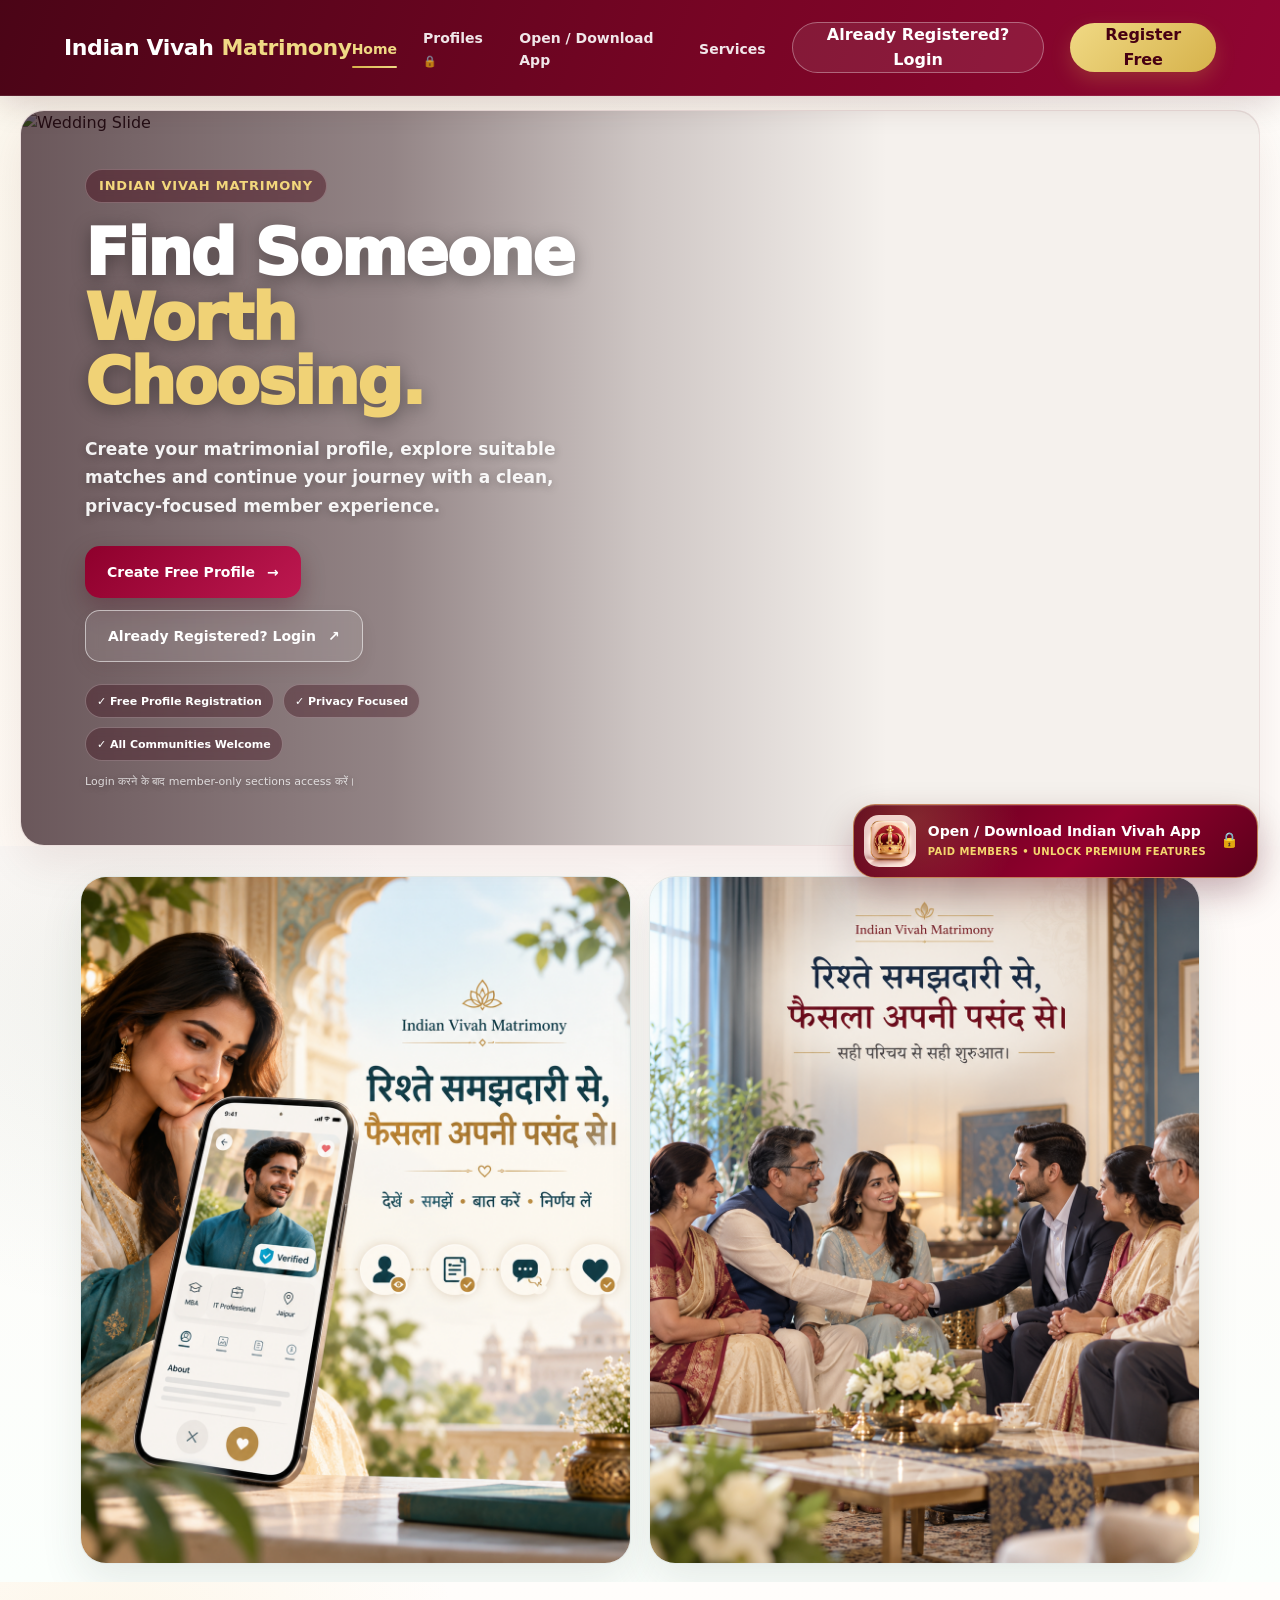
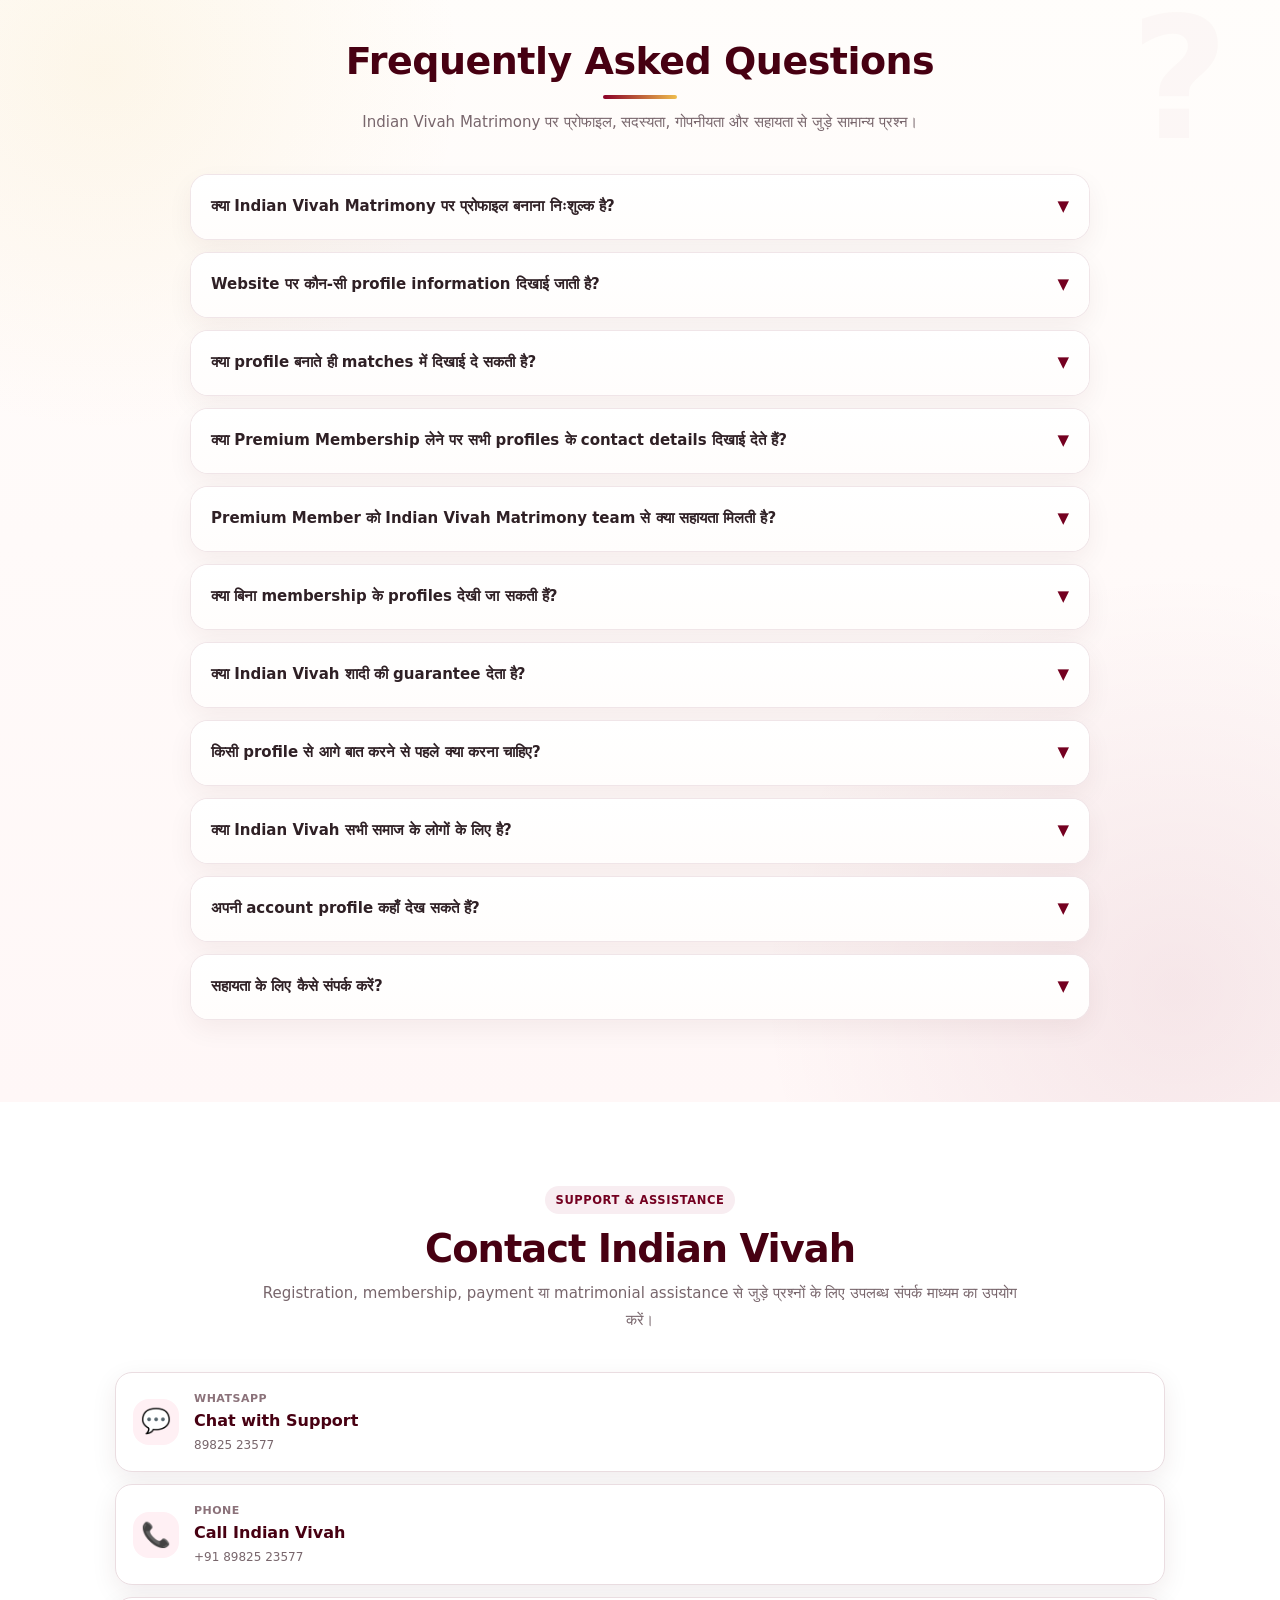
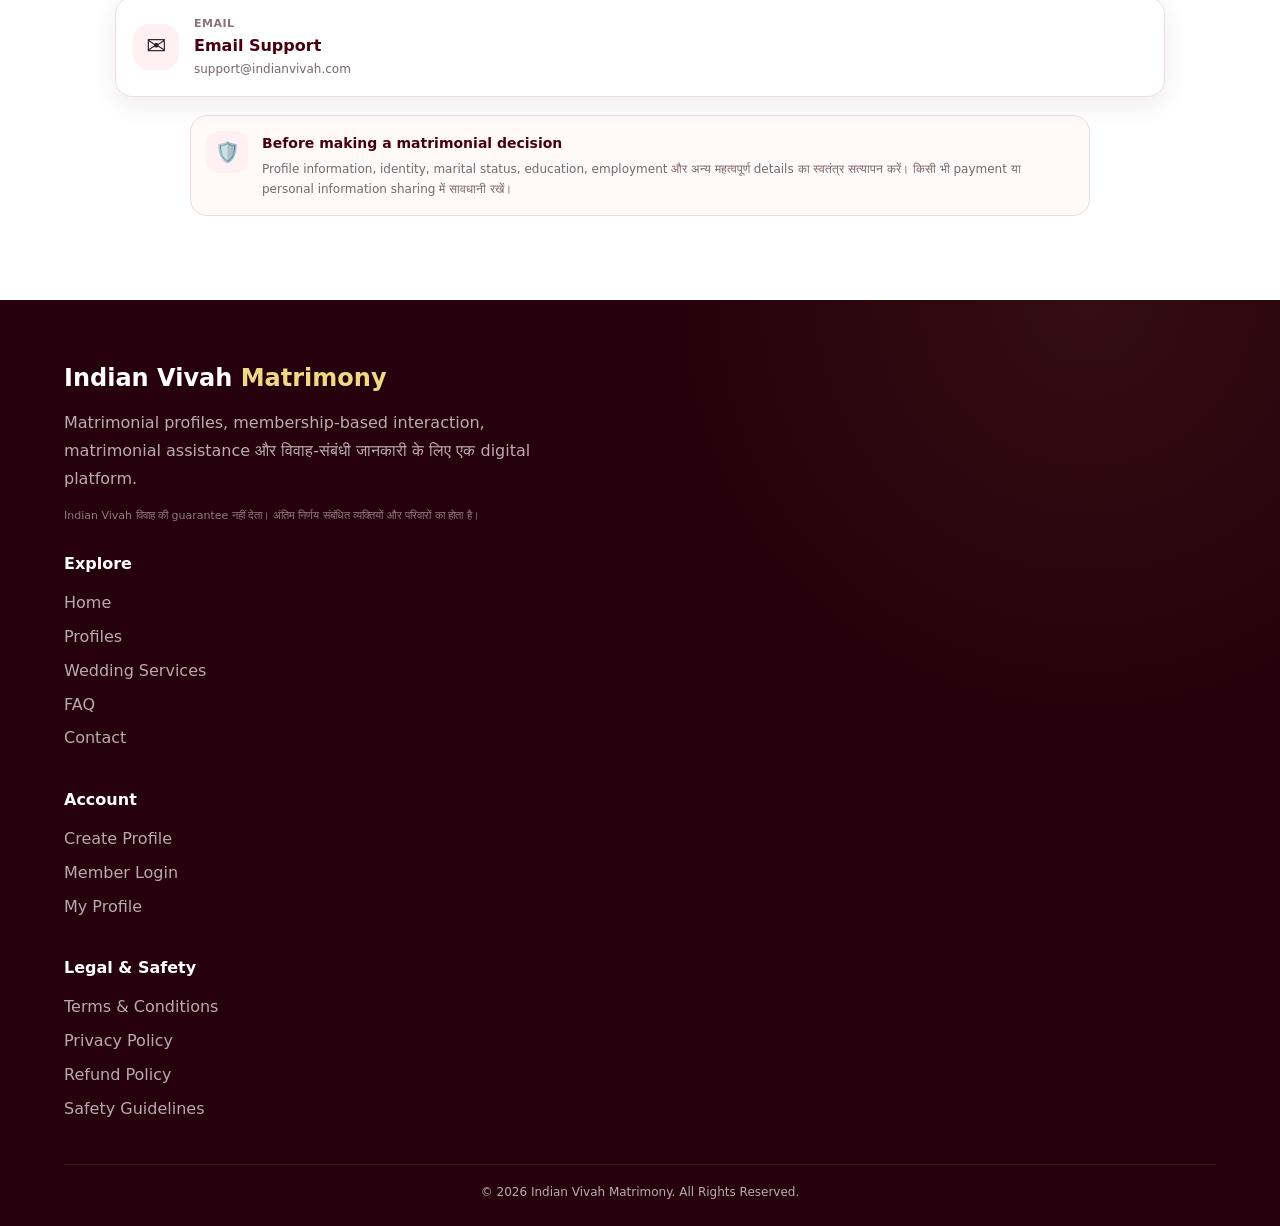
==== commit 7b90246e: "Update index.html" ====
--- a/index.html
+++ b/index.html
@@ -3871,7 +3871,7 @@
                 </div>
             </a>
 
-            <a href="mailto:support@indianvivah.com" class="iv-contact-card">
+            <a href="mailto:indianvivah.support@gmail.com" class="iv-contact-card">
                 <div class="iv-contact-card-icon">✉️</div>
                 <div>
                     <span>Email</span>
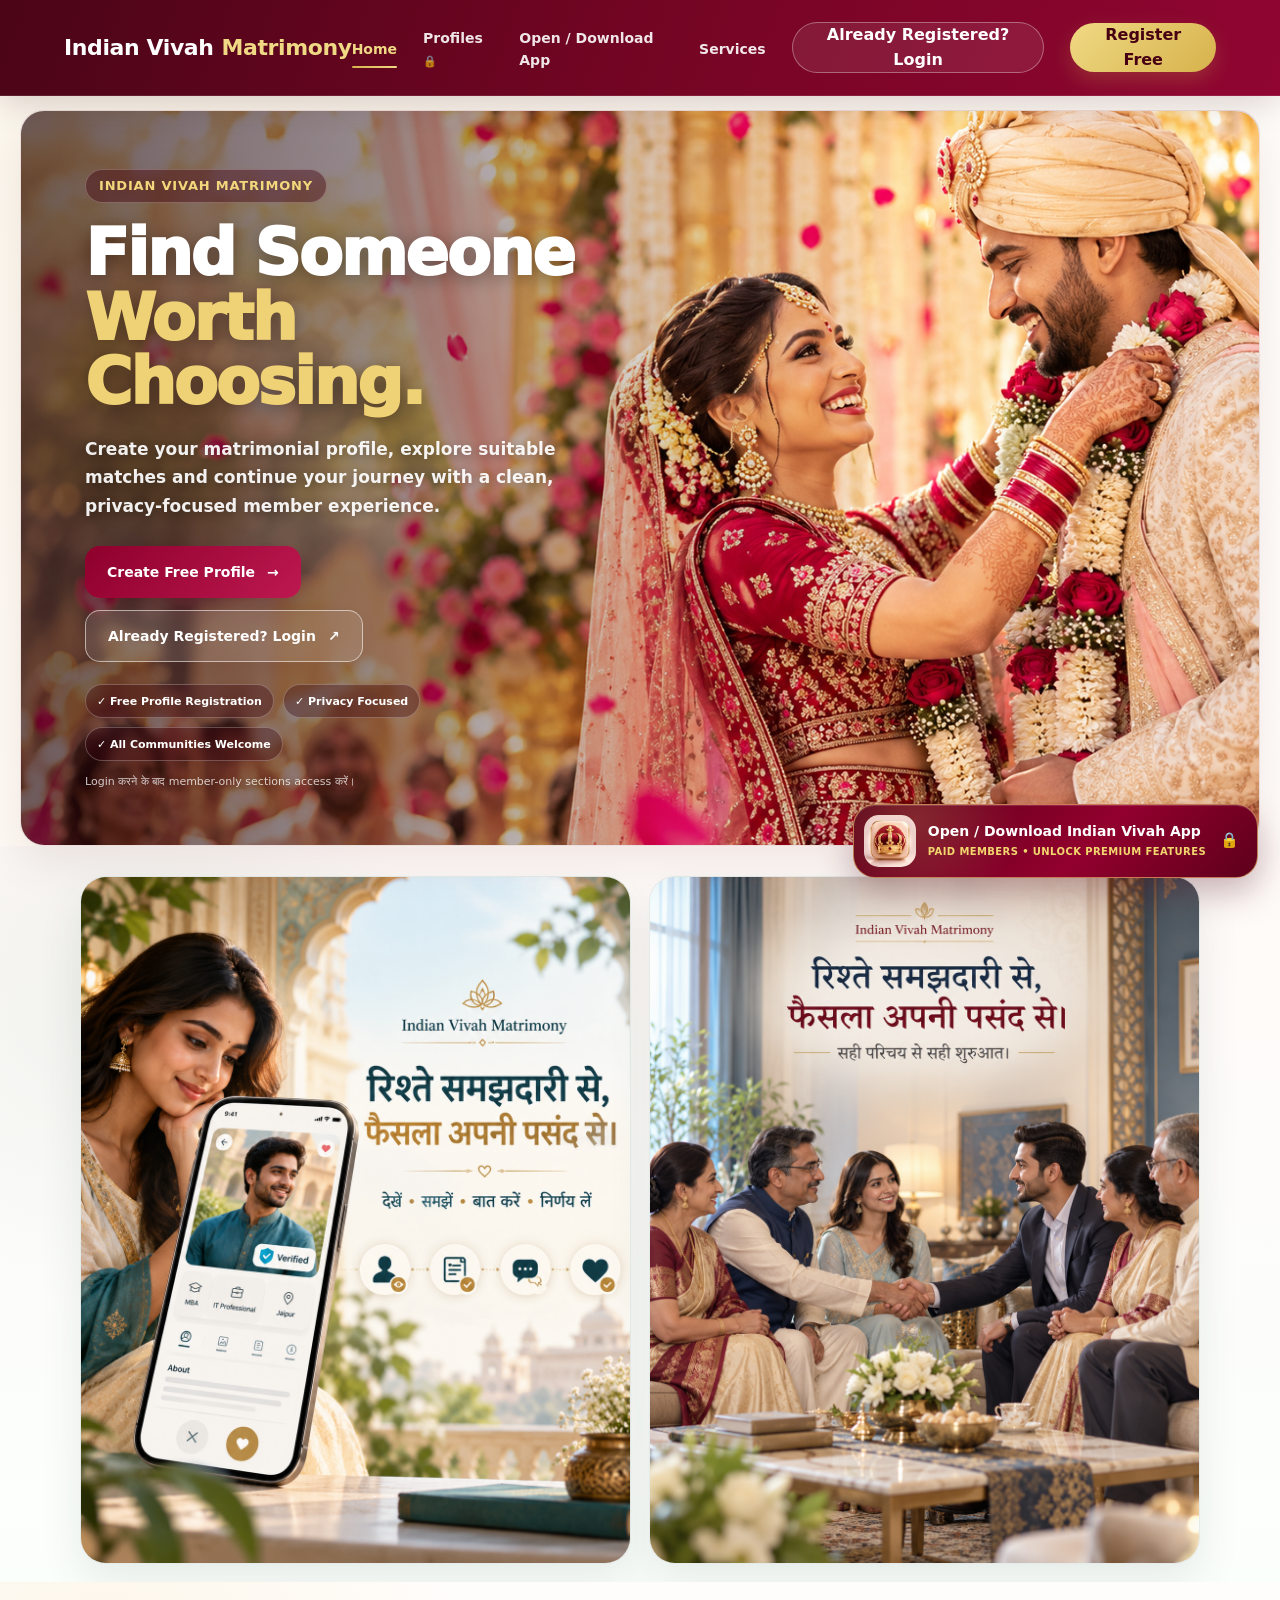
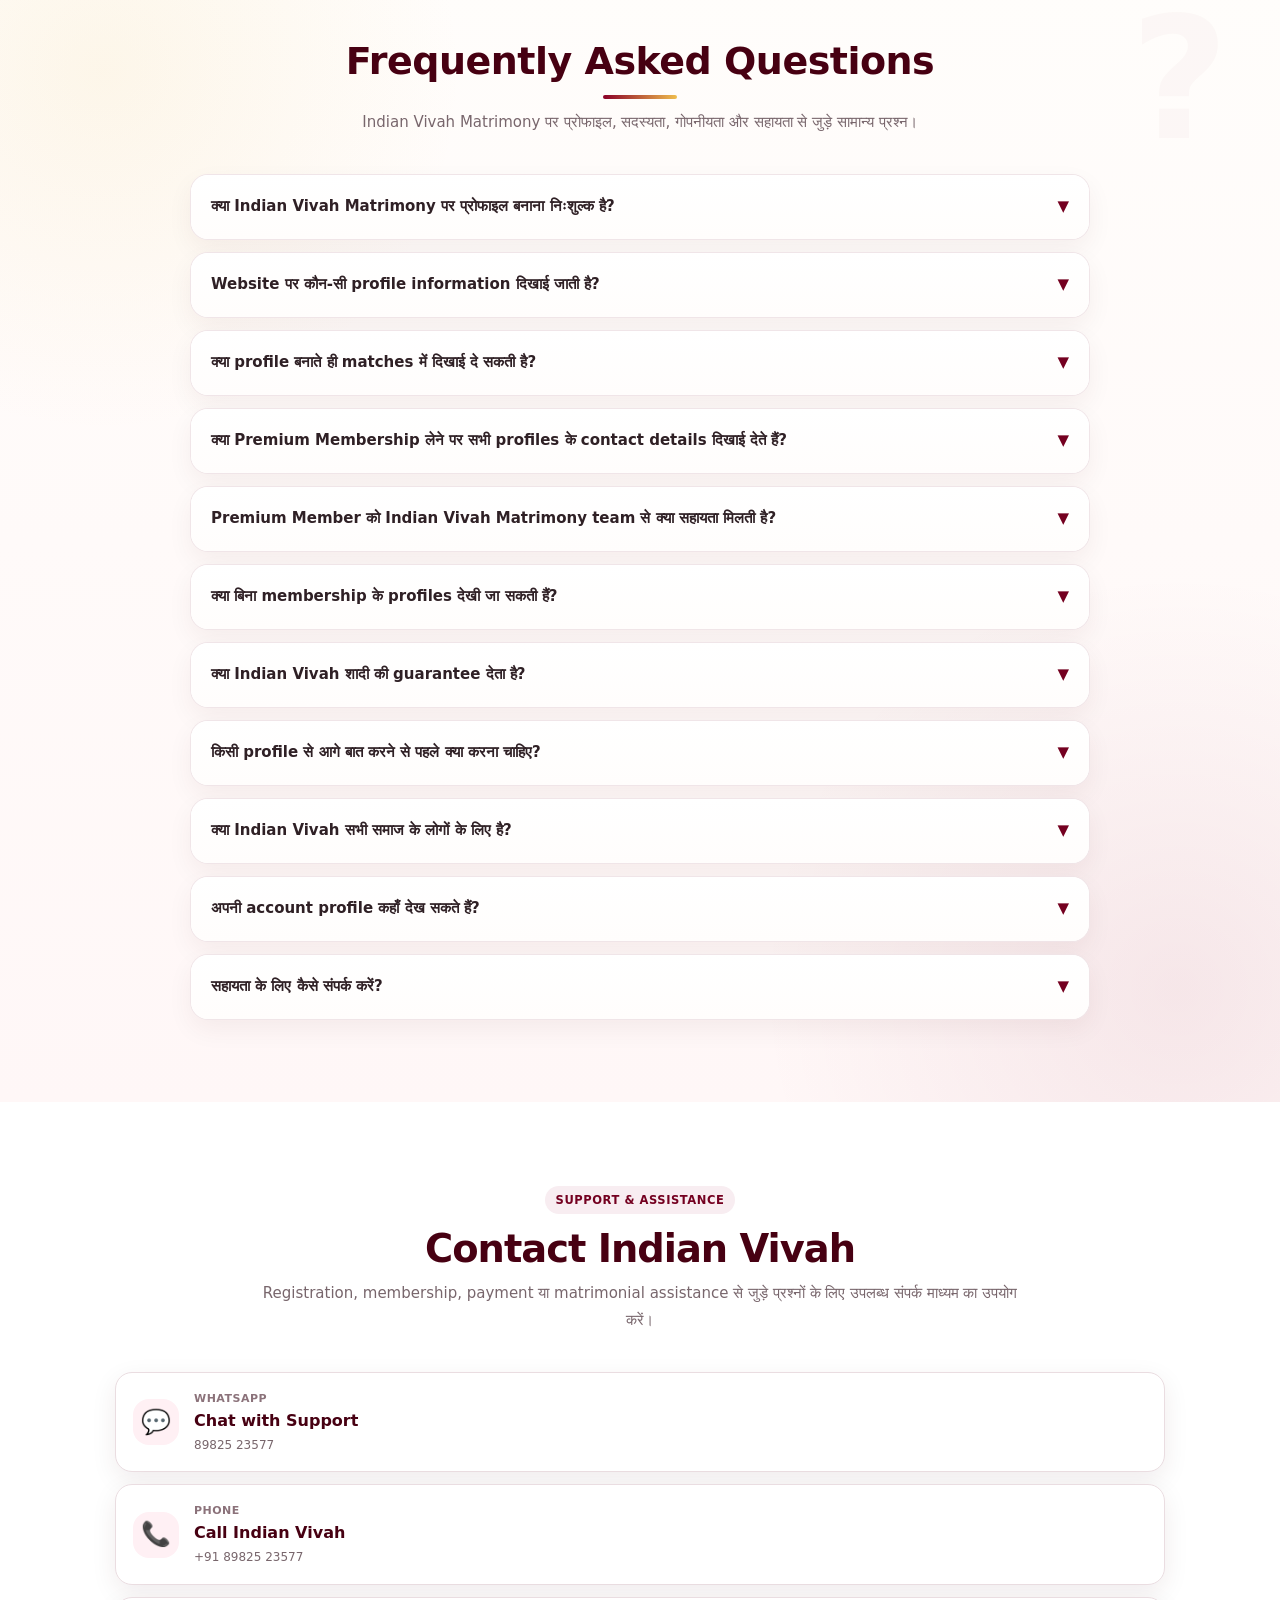
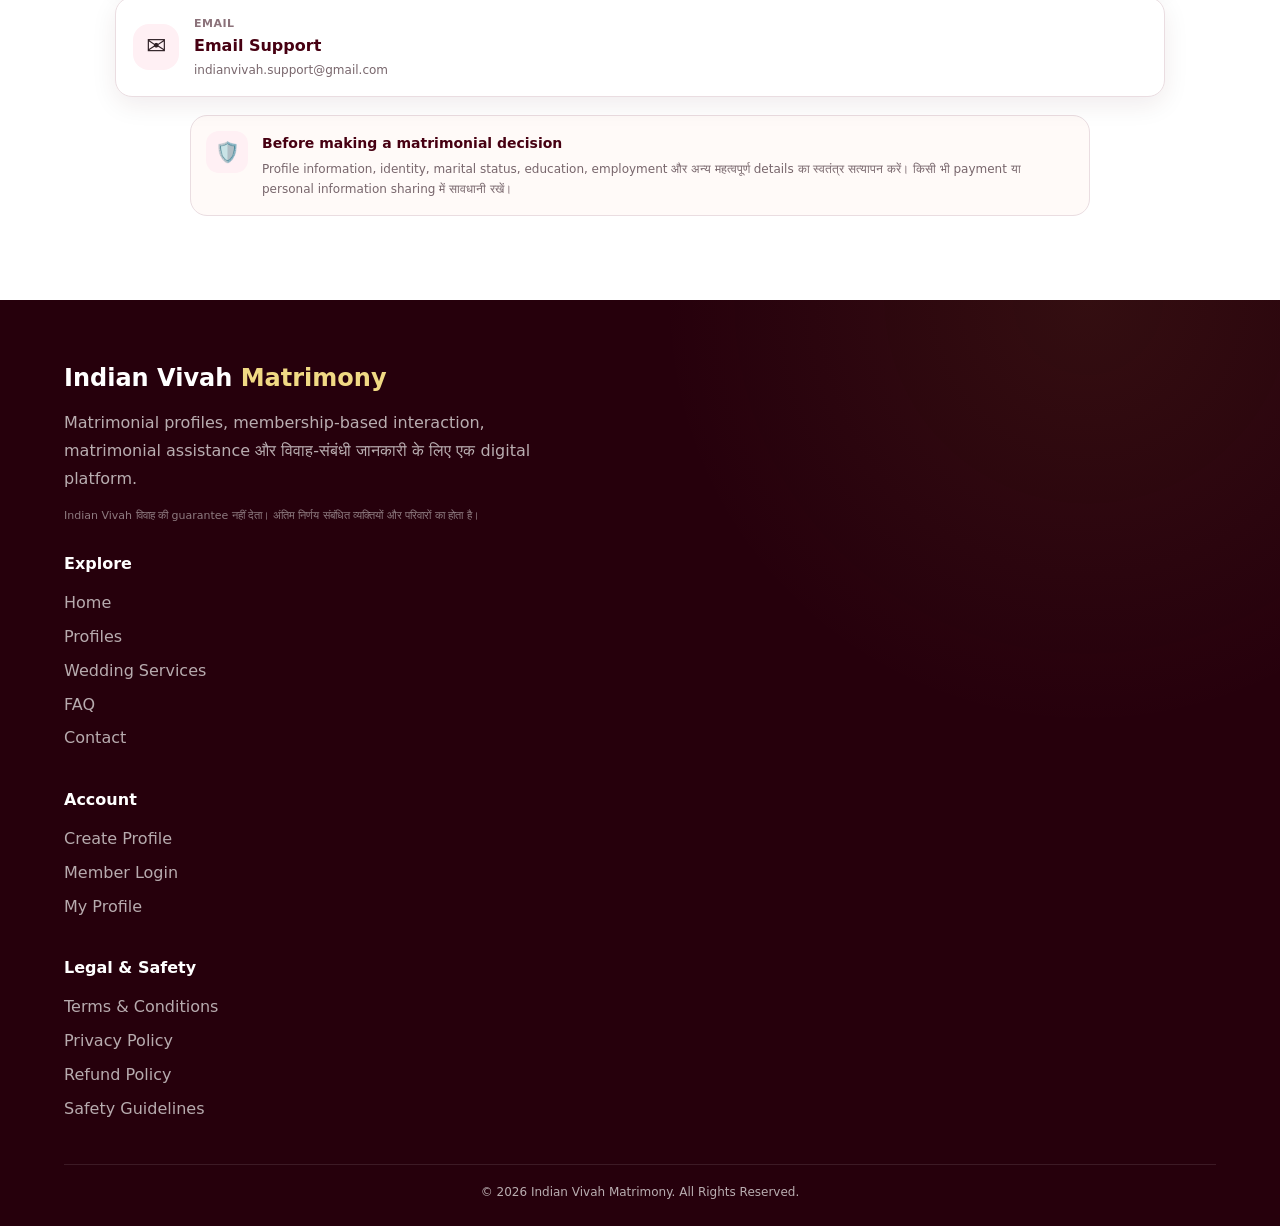
==== commit f4279297: "Update index.html" ====
--- a/index.html
+++ b/index.html
@@ -3876,7 +3876,7 @@
                 <div>
                     <span>Email</span>
                     <strong>Email Support</strong>
-                    <small>support@indianvivah.com</small>
+                    <small>indianvivah.support@gmail.com</small>
                 </div>
             </a>
 
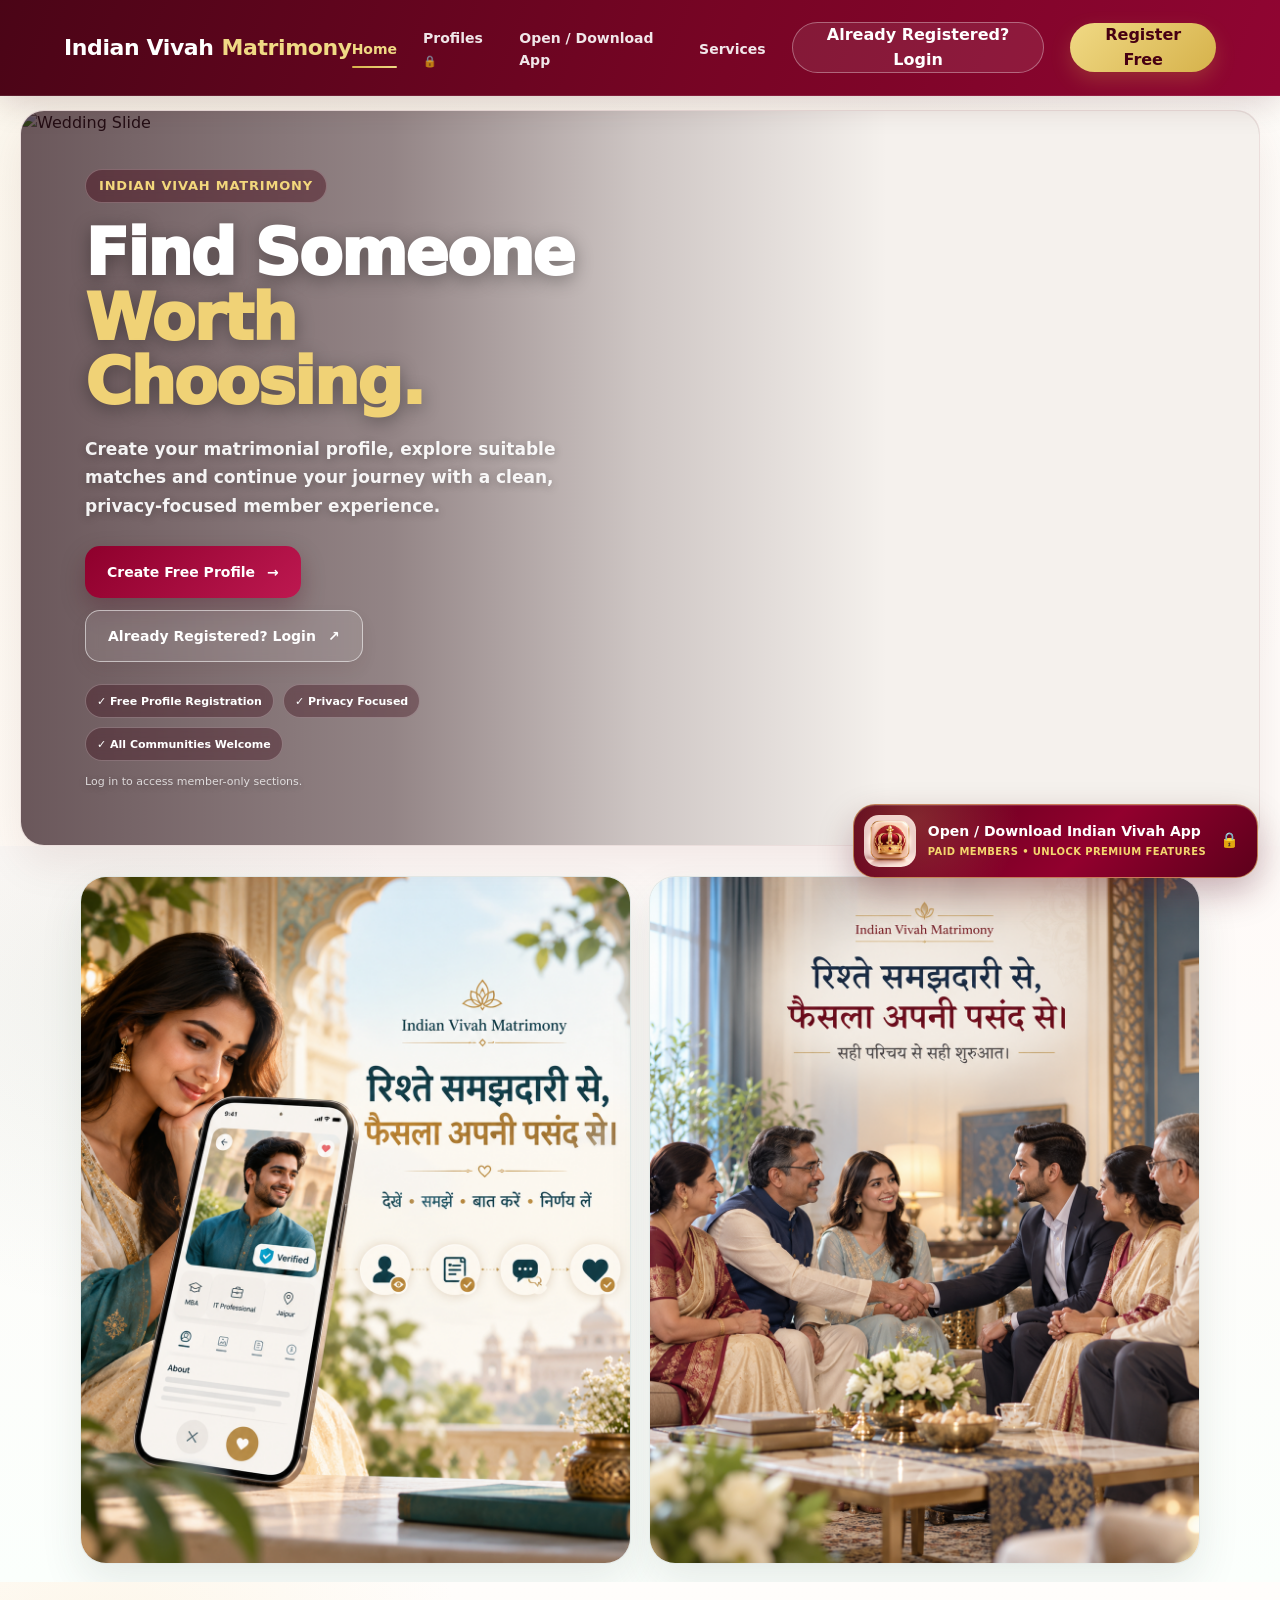
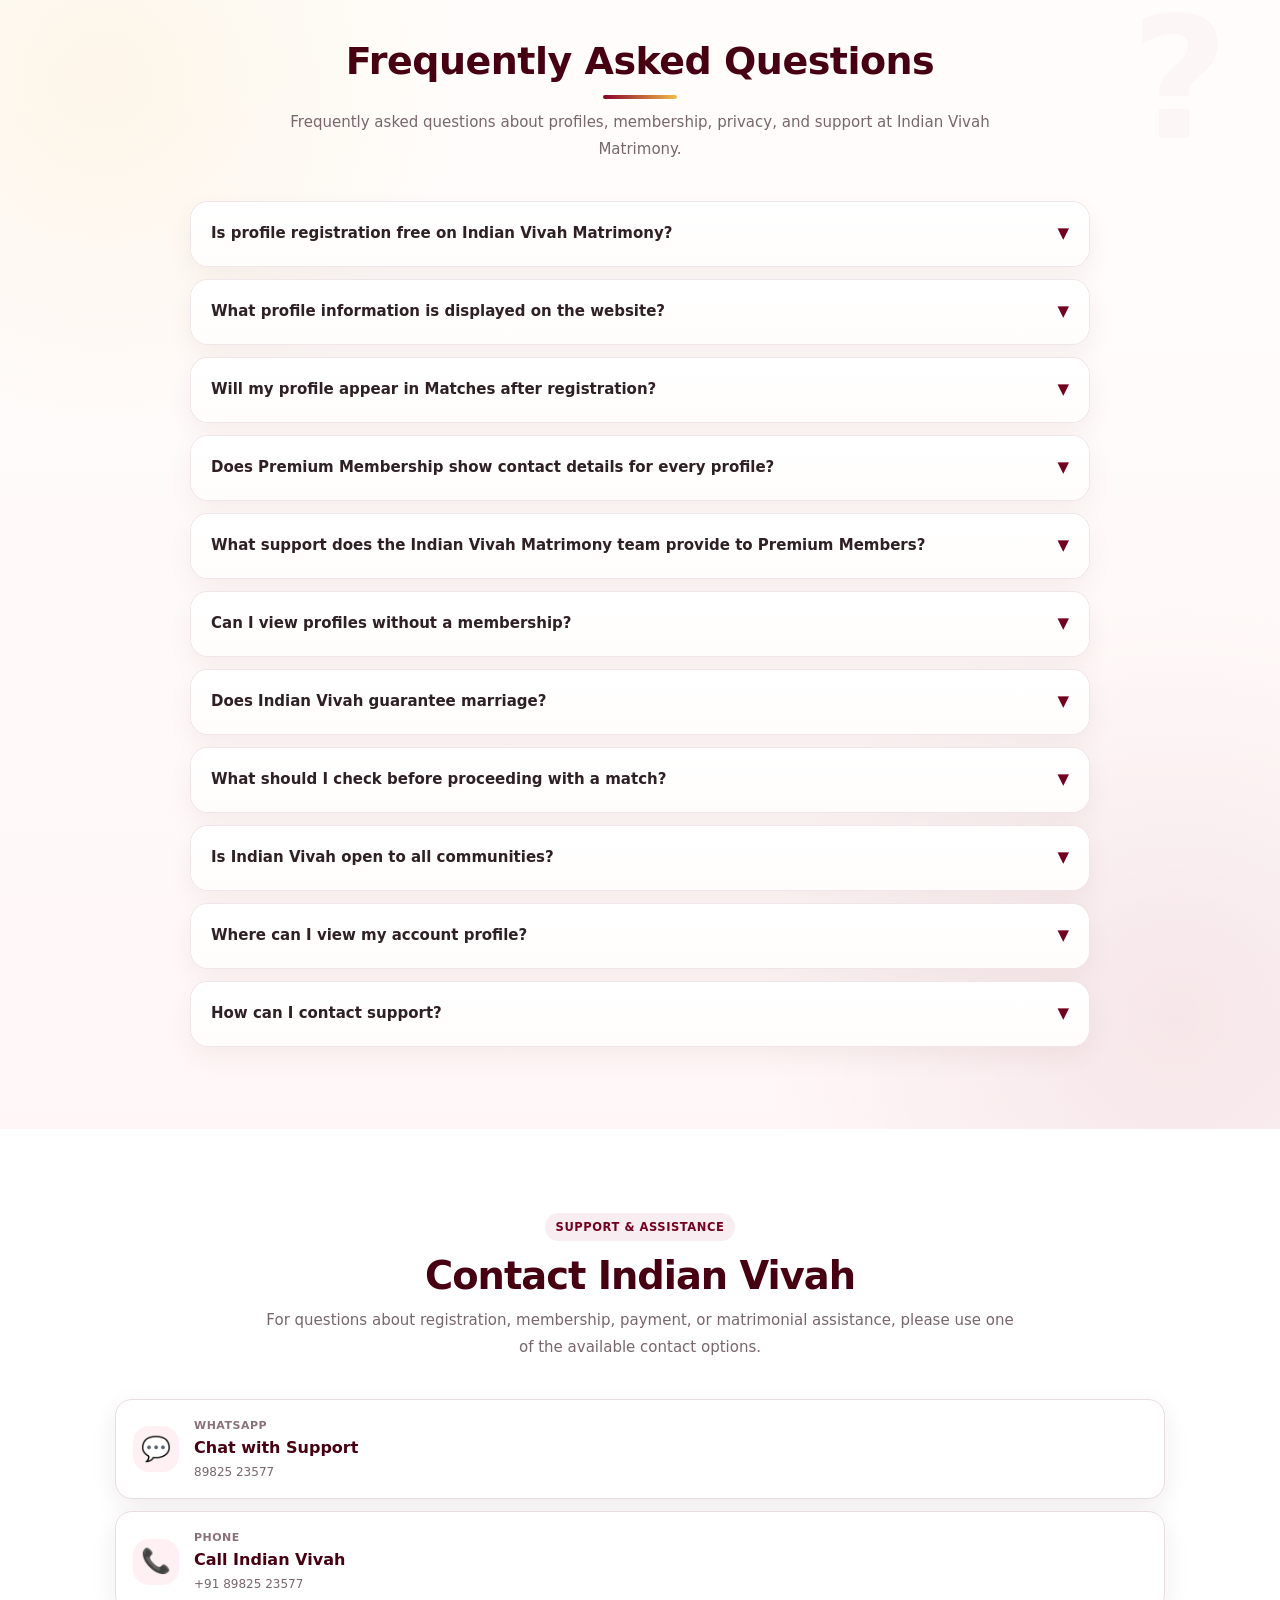
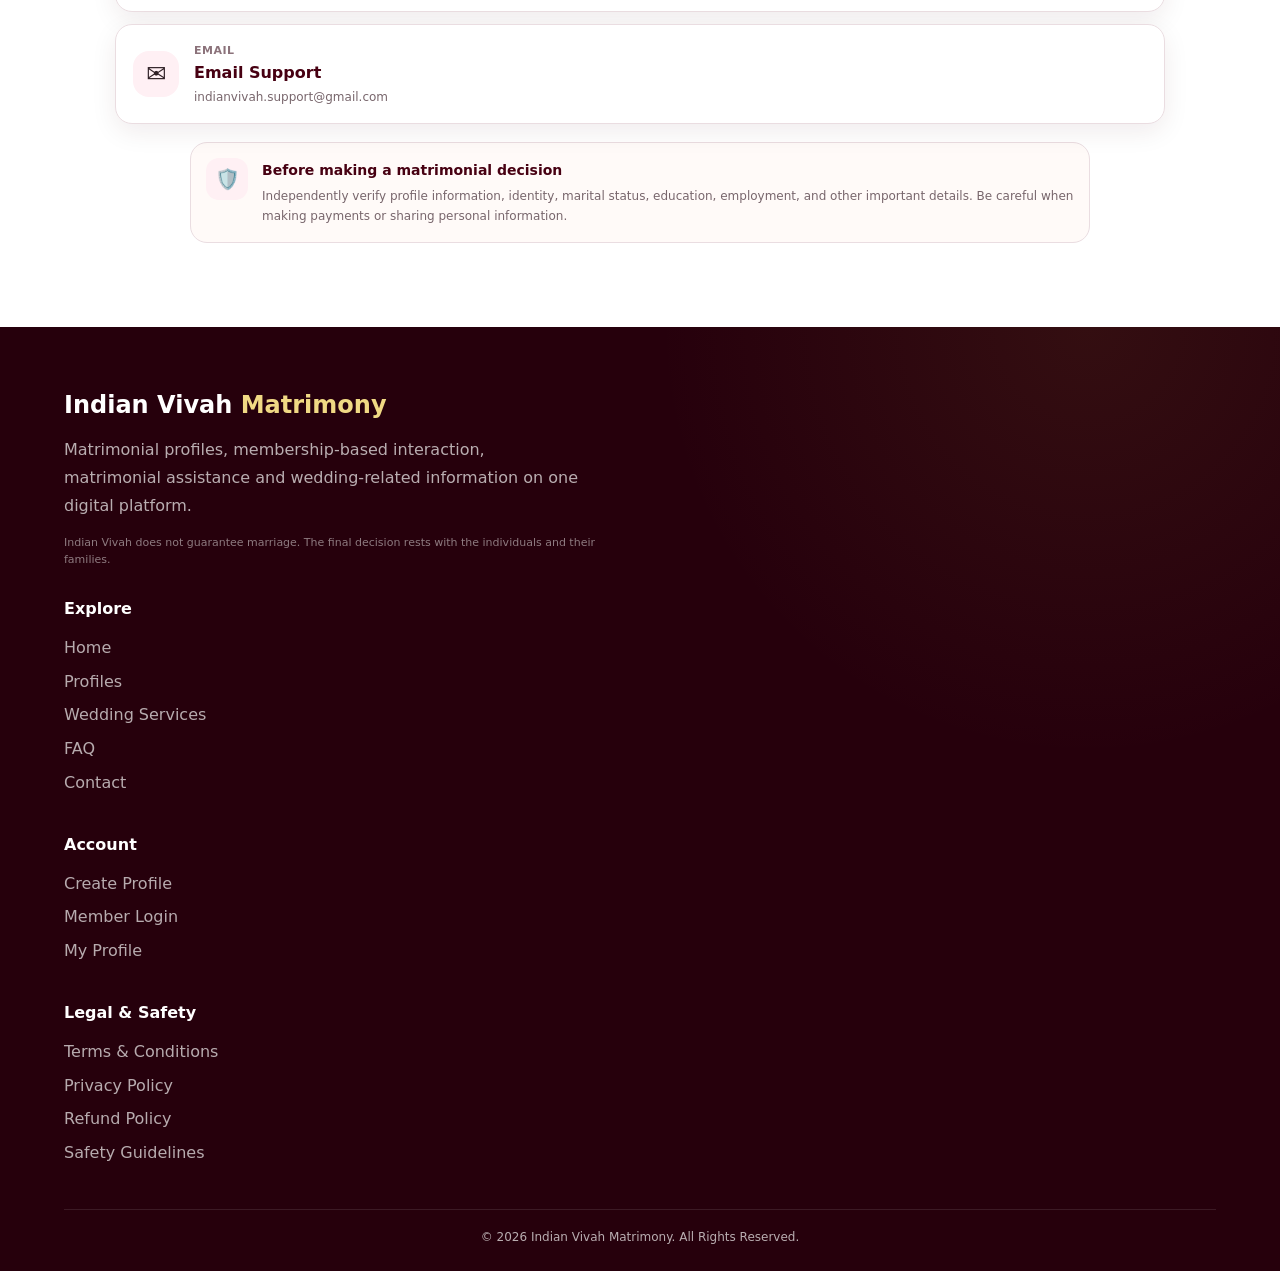
==== commit e227e3e8: "Update index.html" ====
--- a/index.html
+++ b/index.html
@@ -1,6 +1,6 @@
 <!DOCTYPE html>
 
-<html lang="hi">
+<html lang="en">
 
 <head>
 
@@ -13,21 +13,21 @@
 
 
 
-    <!-- Title: Jo Google me sabse upar dikhega -->
+    <!-- Title displayed in search results -->
 
    <title>Indian Vivah Matrimony | Matrimonial Profiles & Vivah Services</title>
 
 
 
-    <!-- Description: Google search result ke niche ka text (Hinglish aur Hindi mix) -->
-
-    <meta name="description" content="Indian Vivah Matrimony par matrimonial profiles explore karein, free profile registration karein aur vivah sammelan evam wedding assistance ki jankari paayen.">
-
-
-
-    <!-- Keywords: Jo log Google par alag-alag bhasha me search karte hain -->
-
-    <meta name="keywords" content="Indian Vivah Matrimony, matrimony website, shadi ke liye rishte, vivah sammelan, free matrimony site, shadi ke liye ladki chahiye, dulha dulhan matching, hindi matrimony, sarvjaati vivah, perfect life partner India, shaadi ke rishte, manglik non manglik match">
+    <!-- Description shown in search results -->
+
+    <meta name="description" content="Explore matrimonial profiles, register for free, and learn about community wedding events and wedding assistance at Indian Vivah Matrimony.">
+
+
+
+    <!-- Search keywords -->
+
+    <meta name="keywords" content="Indian Vivah Matrimony, matrimony website, matrimonial matches, community wedding event, free matrimonial registration, bride and groom profiles, Indian matrimony, all-community weddings, life partner search India, marriage proposals, Manglik compatibility">
 
 
 
@@ -39,7 +39,7 @@
 
 
 
-    <!-- Stylesheets Links (Aapki purani lines) -->
+    <!-- Existing stylesheet links -->
 
     <link rel="stylesheet" href="desktop.css">
 
@@ -2708,7 +2708,7 @@
                 </div>
 
                 <div class="iv-clean-action-note">
-                    Login करने के बाद member-only sections access करें।
+                    Log in to access member-only sections.
                 </div>
             </div>
 
@@ -2720,7 +2720,7 @@
 
 
 
-           <!-- ==================== MOBILE LAYOUT (PHONE KE LIYE) ==================== -->
+           <!-- ==================== MOBILE LAYOUT (FOR PHONES) ==================== -->
 
     <div class="mobile-view">
 
@@ -2738,7 +2738,7 @@
 
 
 
-            <!-- Menu button par click event lagane ke liye id jodi hai -->
+            <!-- ID used for the mobile menu click handler -->
 
             <button class="m-menu-btn" id="mobile-menu-trigger">☰</button>
 
@@ -2796,7 +2796,7 @@
 
 
 
-        <!-- PART 1: Sirf Photo Slider (Iske andar form nahi rahega, isliye text saaf dikhega) -->
+        <!-- PART 1: Photo slider only (no form overlay) -->
 
         <section class="m-split-hero iv-mobile-cinematic" id="m-home">
 
@@ -2876,10 +2876,10 @@
     <h1 class="section-title">Why Indian Vivah?</h1>
 
     <p class="section-desc">
-        Indian Vivah Matrimony एक आधुनिक matrimonial platform है जहाँ
+        Indian Vivah Matrimony is a modern matrimonial platform that brings
         matrimonial profiles, membership-based contact features,
-        matrimonial assistance और विवाह-संबंधी सेवाओं को एक ही जगह
-        व्यवस्थित रूप से उपलब्ध कराने का प्रयास किया गया है।
+        matrimonial assistance and wedding-related services together
+        in one convenient place.
     </p>
 
     <div class="stats-container">
@@ -2930,7 +2930,7 @@
             <span class="iv-section-kicker">Explore Matches</span>
             <h2 class="section-title">Featured Matrimonial Profiles</h2>
             <p class="section-subtitle">
-                Active matrimonial profiles देखें और अपनी preference के अनुसार suitable matches explore करें।
+                Browse active matrimonial profiles and explore matches based on your preferences.
             </p>
         </div>
 
@@ -2946,8 +2946,8 @@
             <span class="iv-section-kicker iv-section-kicker-light">Smart Match Guide</span>
             <h2 class="section-title">A Better Match Is More Than a Photo</h2>
             <p class="section-subtitle">
-                Compatibility को सिर्फ percentage से नहीं, बल्कि communication, values,
-                future expectations और independent verification के साथ समझें।
+                Look beyond compatibility scores. Consider communication, shared values,
+                future expectations, and independent verification.
             </p>
         </div>
 
@@ -2958,7 +2958,7 @@
                     <img src="images/modern-icons/communication-chat.png" alt="Communication">
                 </div>
                 <h3>Communication</h3>
-                <p>खुलकर बातचीत और एक-दूसरे को समझने की क्षमता रिश्ते की मजबूत नींव बनाती है।</p>
+                <p>Open communication and mutual understanding build a strong foundation for a relationship.</p>
             </article>
 
             <article class="iv-match-guide-card iv-match-card-b iv-tilt-card">
@@ -2966,7 +2966,7 @@
                     <img src="images/modern-icons/values-respect.png" alt="Values and Respect">
                 </div>
                 <h3>Values &amp; Respect</h3>
-                <p>जीवन मूल्यों, सम्मान और family expectations में पर्याप्त समझ महत्वपूर्ण है।</p>
+                <p>Shared values, mutual respect, and an understanding of family expectations are important.</p>
             </article>
 
             <div class="iv-match-center iv-match-center-modern">
@@ -2980,7 +2980,7 @@
 
                 <span class="iv-match-mini-label">YOUR MATCH PATH</span>
                 <strong>Match Journey</strong>
-                <span class="iv-match-subline">समझें • सत्यापित करें • निर्णय लें</span>
+                <span class="iv-match-subline">Understand • Verify • Decide</span>
 
                 <div class="iv-match-journey-steps">
                     <span><b>01</b> Understand</span>
@@ -2996,7 +2996,7 @@
                     <img src="images/modern-icons/future-goals.png" alt="Future Goals">
                 </div>
                 <h3>Future Goals</h3>
-                <p>Career, location, family planning और lifestyle expectations पर स्पष्ट बातचीत करें।</p>
+                <p>Discuss career, location, family plans, and lifestyle expectations openly.</p>
             </article>
 
             <article class="iv-match-guide-card iv-match-card-d iv-tilt-card">
@@ -3004,7 +3004,7 @@
                     <img src="images/modern-icons/independent-verification.png" alt="Independent Verification">
                 </div>
                 <h3>Independent Verification</h3>
-                <p>महत्वपूर्ण profile details का स्वतंत्र सत्यापन करने के बाद ही निर्णय आगे बढ़ाएँ।</p>
+                <p>Verify important profile details independently before making a decision.</p>
             </article>
 
         </div>
@@ -3028,8 +3028,8 @@
             <span class="iv-section-kicker">How It Works</span>
             <h2 class="section-title">How Indian Vivah Helps</h2>
             <p class="section-subtitle">
-                Profile creation से suitable matches explore करने और आगे communication शुरू करने तक,
-                matrimonial journey को simple और organized रखने के लिए clear steps.
+                From creating a profile and exploring suitable matches to starting conversations,
+                follow simple steps to keep your matrimonial journey organized.
             </p>
         </div>
 
@@ -3042,7 +3042,7 @@
                 </div>
                 <div class="iv-help-progress"></div>
                 <h3>Create Your Profile</h3>
-                <p>अपनी basic matrimonial information, education, occupation और location details के साथ profile बनाइए।</p>
+                <p>Create your profile with basic personal, educational, professional, and location details.</p>
             </article>
 
             <article class="iv-help-card iv-help-card-modern">
@@ -3052,7 +3052,7 @@
                 </div>
                 <div class="iv-help-progress"></div>
                 <h3>Explore Profiles</h3>
-                <p>उपलब्ध matrimonial profiles देखें और अपनी preference के अनुसार suitable matches explore करें।</p>
+                <p>Browse available profiles and explore matches based on your preferences.</p>
             </article>
 
             <article class="iv-help-card iv-help-card-modern">
@@ -3062,7 +3062,7 @@
                 </div>
                 <div class="iv-help-progress"></div>
                 <h3>Show Interest</h3>
-                <p>Membership और available features के अनुसार matrimonial interest भेजें और response देखें।</p>
+                <p>Send expressions of interest and view responses based on your membership features.</p>
             </article>
 
             <article class="iv-help-card iv-help-card-modern">
@@ -3071,7 +3071,7 @@
                     <img src="images/modern-icons/connect-carefully.png" alt="Connect Carefully">
                 </div>
                 <h3>Connect Carefully</h3>
-                <p>आगे बढ़ने से पहले जरूरी जानकारी independently verify करें और आपसी सहमति से बातचीत आगे बढ़ाएँ।</p>
+                <p>Verify important information independently and continue conversations with mutual consent.</p>
             </article>
 
         </div>
@@ -3090,9 +3090,9 @@
         </h2>
 
         <p class="section-subtitle">
-            अपनी matrimonial journey के अनुसार plan चुनें।
-            Profile registration free है; premium interaction features
-            membership के अनुसार उपलब्ध होते हैं।
+            Choose a plan that suits your matrimonial journey.
+            Profile registration is free; premium interaction features
+            are available according to your membership plan.
         </p>
     </div>
 
@@ -3108,7 +3108,7 @@
                 <div>
                     <h3>Silver</h3>
                     <p class="plan-caption">
-                        शुरुआत करने के लिए
+                        For getting started
                     </p>
                 </div>
             </div>
@@ -3134,12 +3134,12 @@
 
                 <li>
                     <span class="feature-check">✓</span>
-                    Accepted interest के बाद chat access
+                    Chat access after interest is accepted
                 </li>
 
                 <li class="feature-muted">
                     <span>—</span>
-                    Direct chat before accepted interest नहीं
+                    No direct chat before interest is accepted
                 </li>
 
             </ul>
@@ -3172,7 +3172,7 @@
                 <div>
                     <h3>Gold</h3>
                     <p class="plan-caption">
-                        ज्यादा interaction के लिए
+                        For more interactions
                     </p>
                 </div>
 
@@ -3232,7 +3232,7 @@
                 <div>
                     <h3>Platinum</h3>
                     <p class="plan-caption">
-                        Maximum access के लिए
+                        For maximum access
                     </p>
                 </div>
 
@@ -3284,8 +3284,8 @@
 
 
     <p class="membership-note">
-        Membership activation payment verification के बाद लागू होगी।
-        उपलब्ध features current service rules और account eligibility के अनुसार काम करेंगे।
+        Membership is activated after payment verification.
+        Available features depend on current service rules and account eligibility.
     </p>
 
 </section>
@@ -3299,14 +3299,14 @@
             <div class="iv-guest-copy">
                 <span class="iv-guest-kicker">BEGIN WITH YOUR PROFILE</span>
                 <p>
-                    Indian Vivah पर profile registration free है। अपनी basic matrimonial details जोड़कर
-                    अपना account तैयार करें और आगे की journey अपनी सुविधा से continue करें।
+                    Profile registration on Indian Vivah is free. Add your basic matrimonial details
+                    to set up your account and continue at your own pace.
                 </p>
 
                 <div class="iv-guest-points">
                     <div><b>01</b><span>Free profile registration</span></div>
-                    <div><b>02</b><span>Profile details को update करने की सुविधा</span></div>
-                    <div><b>03</b><span>अपनी matrimonial journey पर आपका control</span></div>
+                    <div><b>02</b><span>Update your profile details</span></div>
+                    <div><b>03</b><span>Stay in control of your matrimonial journey</span></div>
                 </div>
 
                 <a class="iv-guest-register-btn" href="register.html">Create Free Profile →</a>
@@ -3327,7 +3327,7 @@
             <div class="iv-customer-exp-head">
                 <span>CUSTOMER EXPERIENCES</span>
                 <h3>What Our Customers Say</h3>
-                <p>Indian Vivah Matrimony के साथ अपनी जीवनसाथी खोज की यात्रा के बारे में कुछ परिवारों के अनुभव।</p>
+                <p>Read about families’ experiences with Indian Vivah Matrimony.</p>
             </div>
 
             <div class="iv-customer-exp-grid">
@@ -3336,8 +3336,8 @@
                     <div class="iv-customer-quote">“</div>
                     <h4>Sonali &amp; Prateek Sharma</h4>
                     <p>
-                        “शुरुआत में हमें थोड़ा संकोच था, लेकिन प्रोफाइल बनाने और आगे बातचीत करने की प्रक्रिया काफी आसान रही।
-                        समय-समय पर सही जानकारी मिलती रही, इसलिए हमें चीजें समझने में परेशानी नहीं हुई।”
+                        “We were unsure at first, but creating a profile and starting conversations was easy.
+                        The information provided along the way helped us understand the process.”
                     </p>
                     <span>Customer Experience</span>
                 </article>
@@ -3346,9 +3346,9 @@
                     <div class="iv-customer-quote">“</div>
                     <h4>Arti Namdev &amp; Prakash Singh</h4>
                     <p>
-                        “हमें सबसे अच्छी बात यह लगी कि जल्दबाजी नहीं की गई।
-                        पहले जानकारी समझी, फिर परिवार की पसंद और हमारी सोच के अनुसार बात आगे बढ़ी।
-                        इस वजह से पूरा अनुभव संतुलित लगा।”
+                        “We appreciated that there was no pressure to rush.
+                        We reviewed the details first and then proceeded according to our preferences and family expectations.
+                        That made the experience feel comfortable and balanced.”
                     </p>
                     <span>Customer Experience</span>
                 </article>
@@ -3357,8 +3357,8 @@
                     <div class="iv-customer-quote">“</div>
                     <h4>Kavita &amp; Pawan Kori</h4>
                     <p>
-                        “हम दोनों के परिवार अलग-अलग बातों को महत्व देते थे, इसलिए शुरुआत में निर्णय आसान नहीं था।
-                        बातचीत का अवसर मिला और धीरे-धीरे एक-दूसरे को समझना आसान हुआ।”
+                        “Our families had different priorities, so the decision was not easy at first.
+                        Having time to talk helped us understand each other better.”
                     </p>
                     <span>Customer Experience</span>
                 </article>
@@ -3367,9 +3367,9 @@
                     <div class="iv-customer-quote">“</div>
                     <h4>Sonam &amp; Govind Ahirwar</h4>
                     <p>
-                        “पूरी प्रक्रिया सीधी और साफ लगी।
-                        प्रोफाइल की जानकारी देखने, बात करने और आगे क्या करना है यह समझने में सुविधा रही।
-                        हमारे लिए अनुभव अच्छा और सहज रहा।”
+                        “The entire process was clear and straightforward.
+                        It was easy to review profiles, communicate, and understand the next steps.
+                        We had a positive and comfortable experience.”
                     </p>
                     <span>Customer Experience</span>
                 </article>
@@ -3396,8 +3396,8 @@
             <span class="iv-section-kicker">Wedding Assistance</span>
             <h2 class="section-title">Wedding Services & Sammelan</h2>
             <p class="section-subtitle">
-                Matrimonial introduction के साथ विवाह आयोजन से जुड़ी विभिन्न services
-                और सामूहिक विवाह पंजीयन की जानकारी एक ही जगह देखें।
+                Along with matrimonial introductions, explore wedding planning services
+                and community wedding registration information in one place.
             </p>
         </div>
 
@@ -3407,12 +3407,12 @@
 
                 <span class="iv-sammelan-kicker">COMMUNITY WEDDING INITIATIVE</span>
 
-                <h3>सर्वजातीय सामूहिक विवाह सम्मेलन</h3>
+                <h3>Community Wedding Event for All Communities</h3>
 
                 <p>
-                    इच्छुक वर–वधू एवं परिवार सामूहिक विवाह सम्मेलन के लिए
-                    अपना पंजीयन प्रपत्र भर सकते हैं। कार्यक्रम की अंतिम तारीख,
-                    स्थान, पात्रता और अन्य विवरण उपलब्ध होने पर साझा किए जाएंगे।
+                    Interested brides, grooms, and families can complete
+                    the registration form for the community wedding event. The final event date,
+                    venue, eligibility criteria, and other details will be shared when available.
                 </p>
 
                 <div class="iv-sammelan-points">
@@ -3422,7 +3422,7 @@
                 </div>
 
                 <button type="button" class="btn-sammelan-reg iv-shine-btn">
-                    सामूहिक विवाह पंजीयन →
+                    Register for Community Wedding →
                 </button>
 
             </div>
@@ -3444,12 +3444,12 @@
             </div>
 
         </div>
-            <h3>🤝 सर्वजातीय सामूहिक विवाह सम्मेलन</h3>
+            <h3>🤝 Community Wedding Event for All Communities</h3>
             <p>
-                इच्छुक वर–वधू एवं परिवार सामूहिक विवाह सम्मेलन के लिए अपना पंजीयन प्रपत्र भर सकते हैं।
-                अंतिम कार्यक्रम विवरण, पात्रता और आयोजन संबंधी जानकारी उपलब्ध होने पर साझा की जाएगी।
+                Interested brides, grooms, and families can register for the community wedding event.
+                Final event details, eligibility requirements, and arrangements will be shared when available.
             </p>
-            <button type="button" class="btn-sammelan-reg">सामूहिक विवाह पंजीयन →</button>
+            <button type="button" class="btn-sammelan-reg">Register for Community Wedding →</button>
         </div>
 
         <div class="services-grid iv-reveal">
@@ -3457,55 +3457,55 @@
             <article class="service-premium-box">
                 <div class="service-icon-logo"><img src="wedding venue.jpg" alt="Wedding Venues"></div>
                 <h3>Wedding Venues</h3>
-                <p>Banquet Hall, Marriage Garden, Lawn और अन्य venue options की जानकारी एवं coordination assistance.</p>
+                <p>Information and coordination support for banquet halls, marriage gardens, lawns, and other venues.</p>
             </article>
 
             <article class="service-premium-box">
                 <div class="service-icon-logo"><img src="wedding planners.jpg" alt="Wedding Planners"></div>
                 <h3>Wedding Planning</h3>
-                <p>विवाह कार्यक्रम की planning, schedule और vendor coordination से जुड़ी सहायता।</p>
+                <p>Assistance with wedding planning, scheduling, and vendor coordination.</p>
             </article>
 
             <article class="service-premium-box">
                 <div class="service-icon-logo"><img src="Theme Decoration.jpg" alt="Theme Decoration"></div>
                 <h3>Theme Decoration</h3>
-                <p>Stage, Mandap, Haldi, Mehendi और अन्य wedding functions के decoration options की जानकारी।</p>
+                <p>Decoration options for the stage, mandap, Haldi, Mehendi, and other wedding functions.</p>
             </article>
 
             <article class="service-premium-box">
                 <div class="service-icon-logo"><img src="images/catering.jpg" alt="Catering Services"></div>
                 <h3>Catering Services</h3>
-                <p>विवाह एवं पारिवारिक कार्यक्रमों के लिए catering और menu options से जुड़ी जानकारी एवं coordination.</p>
+                <p>Information and coordination for catering and menu options for weddings and family events.</p>
             </article>
 
             <article class="service-premium-box">
                 <div class="service-icon-logo"><img src="images/photography.jpg" alt="Photography and Video"></div>
                 <h3>Photography & Video</h3>
-                <p>Wedding photography, candid shoots, pre-wedding और video coverage से जुड़े service options.</p>
+                <p>Service options for wedding photography, candid shoots, pre-wedding shoots, and videography.</p>
             </article>
 
             <article class="service-premium-box">
                 <div class="service-icon-logo"><img src="images/livestream.jpg" alt="Live Streaming"></div>
                 <h3>Live Streaming</h3>
-                <p>विवाह समारोह को दूर रहने वाले परिवारजनों तक online पहुँचाने के लिए live streaming options.</p>
+                <p>Live-streaming options so relatives who cannot attend can watch the wedding online.</p>
             </article>
 
             <article class="service-premium-box">
                 <div class="service-icon-logo"><img src="images/dj.jpg" alt="Entertainment and DJ"></div>
                 <h3>Entertainment & DJ</h3>
-                <p>Sangeet, reception और अन्य functions के लिए DJ, sound और entertainment options की जानकारी।</p>
+                <p>Information about DJ, sound, and entertainment options for Sangeet, receptions, and other events.</p>
             </article>
 
             <article class="service-premium-box">
                 <div class="service-icon-logo"><img src="images/mehandi Artist.jpg" alt="Makeup and Mehendi"></div>
                 <h3>Makeup & Mehendi</h3>
-                <p>Bridal makeup, family makeup और Mehendi services से जुड़े available options की जानकारी।</p>
+                <p>Information about bridal makeup, family makeup, and Mehendi service options.</p>
             </article>
 
             <article class="service-premium-box">
                 <div class="service-icon-logo"><img src="images/logistic.jpg" alt="Guest Transport"></div>
                 <h3>Guest Transport</h3>
-                <p>मेहमानों के आने-जाने के लिए vehicle और local transport coordination से जुड़ी सहायता।</p>
+                <p>Assistance with vehicles and local transport coordination for guests.</p>
             </article>
 
         </div>
@@ -3524,7 +3524,7 @@
             <span class="iv-section-kicker">Relationship Guidance</span>
             <h2 class="section-title">Matrimony Blog & Tips</h2>
             <p class="section-subtitle">
-                रिश्ते, संवाद, परिवार और विवाह से जुड़े practical सुझाव पढ़ें।
+                Read practical advice about relationships, communication, family, and marriage.
             </p>
         </div>
 
@@ -3532,23 +3532,23 @@
 
             <article class="blog-card">
                 <div class="iv-blog-icon iv-pro-icon"><img src="images/extra-icons/relationship-understanding.png" alt="Relationship Understanding"></div>
-                <h4>रिश्तों की समझ कैसे बेहतर बनाएं?</h4>
+                <h4>How Can You Build Better Understanding in a Relationship?</h4>
                 <p>
-                    जीवनसाथी चुनते समय केवल profile details ही नहीं, बल्कि सोच, संवाद,
-                    परिवार और future goals को भी समझना जरूरी है।
+                    When choosing a life partner, consider more than profile details. Understand each other’s views, communication,
+                    family expectations, and future goals.
                 </p>
 
                 <div id="more-text" style="display:none;" class="iv-blog-more">
-                    <p><strong>1. आपसी समझ:</strong> दोनों के विचार और जीवन के लक्ष्य पर्याप्त रूप से समझें।</p>
-                    <p><strong>2. सम्मान:</strong> एक-दूसरे की भावनाओं, परिवार और व्यक्तिगत सीमाओं का सम्मान करें।</p>
-                    <p><strong>3. स्पष्ट बातचीत:</strong> महत्वपूर्ण बातों पर खुलकर और समय रहते बातचीत करें।</p>
-                    <p><strong>4. भरोसा:</strong> रिश्ते में transparency और consistency महत्वपूर्ण होती है।</p>
-                    <p><strong>5. आर्थिक सोच:</strong> खर्च, बचत और financial expectations पर स्पष्टता रखें।</p>
-                    <p><strong>6. परिवार:</strong> दोनों परिवारों की अपेक्षाओं और जीवनशैली को समझें।</p>
-                    <p><strong>7. मतभेद:</strong> disagreement के समय behavior और communication style पर ध्यान दें।</p>
-                    <p><strong>8. Personal Space:</strong> एक-दूसरे के personal space और career goals का सम्मान करें।</p>
-                    <p><strong>9. बदलाव:</strong> विवाह के बाद आने वाले practical changes पर पहले चर्चा करें।</p>
-                    <p><strong>10. प्राथमिकताएँ:</strong> Lifestyle, location, family planning और अन्य preferences पर बात करें।</p>
+                    <p><strong>1. Mutual Understanding:</strong> Understand each other’s views and life goals.</p>
+                    <p><strong>2. Respect:</strong> Respect each other’s feelings, family, and personal boundaries.</p>
+                    <p><strong>3. Clear Communication:</strong> Discuss important matters openly and in good time.</p>
+                    <p><strong>4. Trust:</strong> Transparency and consistency are important in a relationship.</p>
+                    <p><strong>5. Financial Planning:</strong> Discuss spending, savings, and financial expectations.</p>
+                    <p><strong>6. Family:</strong> Understand both families’ expectations and lifestyles.</p>
+                    <p><strong>7. Disagreements:</strong> Pay attention to behavior and communication during disagreements.</p>
+                    <p><strong>8. Personal Space:</strong> Respect each other’s personal space and career goals.</p>
+                    <p><strong>9. Life Changes:</strong> Discuss practical changes that may follow marriage.</p>
+                    <p><strong>10. Priorities:</strong> Discuss lifestyle, location, family planning, and other preferences.</p>
                 </div>
 
                 <button id="read-more-btn" type="button" class="iv-blog-read-btn" onclick="toggleText()">
@@ -3558,22 +3558,22 @@
 
             <article class="blog-card">
                 <div class="iv-blog-icon iv-pro-icon"><img src="images/extra-icons/married-life-balance.png" alt="Married Life Balance"></div>
-                <h4>वैवाहिक जीवन में तालमेल कैसे बनाए रखें?</h4>
+                <h4>How Can You Maintain Harmony in Married Life?</h4>
                 <p>
-                    विवाह के बाद विश्वास, संवाद और जिम्मेदारियों का संतुलन रिश्ते को मजबूत रखने में मदद करता है।
+                    After marriage, trust, communication, and shared responsibilities help strengthen the relationship.
                 </p>
 
                 <div id="more-text-2" style="display:none;" class="iv-blog-more">
-                    <p><strong>1. समय दें:</strong> रोजमर्रा की व्यस्तता के बीच एक-दूसरे के लिए समय निकालें।</p>
-                    <p><strong>2. स्पष्टता:</strong> छोटी समस्याओं को लंबे समय तक दबाकर न रखें।</p>
-                    <p><strong>3. जिम्मेदारियाँ:</strong> घर और अन्य कामों में सहयोग रखें।</p>
-                    <p><strong>4. Appreciation:</strong> एक-दूसरे के प्रयासों की सराहना करें।</p>
-                    <p><strong>5. परिवार:</strong> दोनों पक्षों के परिवार के प्रति संतुलित और सम्मानजनक व्यवहार रखें।</p>
-                    <p><strong>6. फैसले:</strong> महत्वपूर्ण निर्णय मिलकर लें।</p>
-                    <p><strong>7. पुराने विवाद:</strong> पुराने मतभेदों को बार-बार वर्तमान चर्चा में न लाएं।</p>
-                    <p><strong>8. Personal Space:</strong> रिश्ते में व्यक्तिगत समय और स्वतंत्रता का सम्मान करें।</p>
-                    <p><strong>9. स्वास्थ्य:</strong> मानसिक और शारीरिक स्वास्थ्य को प्राथमिकता दें।</p>
-                    <p><strong>10. सहायता:</strong> गंभीर या लगातार समस्याओं में qualified professional support पर विचार करें।</p>
+                    <p><strong>1. Make Time:</strong> Make time for each other despite busy schedules.</p>
+                    <p><strong>2. Openness:</strong> Address small problems before they grow.</p>
+                    <p><strong>3. Shared Responsibilities:</strong> Share household and other responsibilities.</p>
+                    <p><strong>4. Appreciation:</strong> Appreciate each other’s efforts.</p>
+                    <p><strong>5. Family:</strong> Treat both families with balance and respect.</p>
+                    <p><strong>6. Decisions:</strong> Make important decisions together.</p>
+                    <p><strong>7. Past Conflicts:</strong> Avoid repeatedly bringing past disputes into current discussions.</p>
+                    <p><strong>8. Personal Space:</strong> Respect personal time and independence.</p>
+                    <p><strong>9. Health:</strong> Prioritize mental and physical health.</p>
+                    <p><strong>10. Support:</strong> Consider qualified professional support for serious or ongoing difficulties.</p>
                 </div>
 
                 <button id="read-more-btn-2" type="button" class="iv-blog-read-btn" onclick="toggleText2()">
@@ -3588,20 +3588,20 @@
             <div class="iv-suggestion-icon">✍️</div>
             <h3 class="suggestion-title">Share Your Thoughts</h3>
             <p class="suggestion-subtitle">
-                विवाह और रिश्तों से जुड़े अपने practical विचार या अनुभव हमारे साथ साझा करें।
+                Share your practical advice or experiences about marriage and relationships.
             </p>
 
             <form id="communityForm" onsubmit="handleFormSubmit(event)">
 
                 <div class="form-group">
-                    <label for="userName" class="iv-field-label">आपका नाम</label>
-                    <input type="text" id="userName" placeholder="अपना नाम लिखें" required>
+                    <label for="userName" class="iv-field-label">Your Name</label>
+                    <input type="text" id="userName" placeholder="Enter your name" required>
                 </div>
 
                 <div class="form-group">
-                    <label for="shareType" class="iv-field-label">विषय</label>
+                    <label for="shareType" class="iv-field-label">Topic</label>
                     <select id="shareType" required>
-                        <option value="" disabled selected>क्या साझा करना चाहते हैं?</option>
+                        <option value="" disabled selected>What would you like to share?</option>
                         <option value="Marriage Tip">Marriage Tip</option>
                         <option value="Personal Experience">Personal Experience</option>
                         <option value="General Thoughts">General Thoughts</option>
@@ -3609,8 +3609,8 @@
                 </div>
 
                 <div class="form-group">
-                    <label for="userMessage" class="iv-field-label">आपका संदेश</label>
-                    <textarea id="userMessage" rows="5" placeholder="अपने विचार यहाँ लिखें..." required></textarea>
+                    <label for="userMessage" class="iv-field-label">Your Message</label>
+                    <textarea id="userMessage" rows="5" placeholder="Write your thoughts here..." required></textarea>
                 </div>
 
                 <div class="form-submit">
@@ -3618,7 +3618,7 @@
                 </div>
 
                 <p class="iv-form-note" style="text-align:center;">
-                    Submit दबाने पर WhatsApp खुलेगा; message तभी भेजेगा जब आप स्वयं Send दबाएँगे।
+                    Submitting will open WhatsApp. Your message will be sent only when you tap Send.
                 </p>
 
             </form>
@@ -3656,21 +3656,21 @@
     <h2 class="faq-title">Frequently Asked Questions</h2>
 
     <p class="section-subtitle">
-        Indian Vivah Matrimony पर प्रोफाइल, सदस्यता, गोपनीयता और सहायता से जुड़े सामान्य प्रश्न।
+        Frequently asked questions about profiles, membership, privacy, and support at Indian Vivah Matrimony.
     </p>
 
     <div class="faq-container">
 
         <div class="faq-item">
             <button class="faq-question">
-                क्या Indian Vivah Matrimony पर प्रोफाइल बनाना निःशुल्क है?
+                Is profile registration free on Indian Vivah Matrimony?
                 <span class="arrow">▼</span>
             </button>
 
             <div class="faq-answer">
                 <p>
-                    हाँ। Indian Vivah Matrimony पर प्रोफाइल पंजीयन निःशुल्क है। कुछ अतिरिक्त संपर्क,
-                    रुचि या प्रीमियम सुविधाएँ सदस्यता योजना के अनुसार उपलब्ध हो सकती हैं।
+                    Yes. Profile registration on Indian Vivah Matrimony is free. Some additional contact,
+                    interest, and premium features may require a membership plan.
                 </p>
             </div>
         </div>
@@ -3678,15 +3678,15 @@
 
         <div class="faq-item">
             <button class="faq-question">
-                Website पर कौन-सी profile information दिखाई जाती है?
+                What profile information is displayed on the website?
                 <span class="arrow">▼</span>
             </button>
 
             <div class="faq-answer">
                 <p>
-                    Public profile view में matrimonial matching के लिए आवश्यक सीमित जानकारी
-                    दिखाई जाती है, जैसे नाम, आयु, शिक्षा, occupation और city/state।
-                    Private account information को अलग रखा जाता है।
+                    Public profiles display only limited information needed for matrimonial matching,
+                    such as name, age, education, occupation, and city or state.
+                    Private account information is kept separate.
                 </p>
             </div>
         </div>
@@ -3694,14 +3694,14 @@
 
         <div class="faq-item">
             <button class="faq-question">
-                क्या profile बनाते ही matches में दिखाई दे सकती है?
+                Will my profile appear in Matches after registration?
                 <span class="arrow">▼</span>
             </button>
 
             <div class="faq-answer">
                 <p>
-                    Registration process पूरा होने पर eligible active profile Matches section
-                    में दिखाई दे सकती है। Profile status और उपलब्धता system settings पर निर्भर करती है।
+                    After registration is complete, an eligible active profile may appear
+                    in the Matches section. Visibility depends on profile status and system settings.
                 </p>
             </div>
         </div>
@@ -3709,33 +3709,33 @@
 
         <div class="faq-item">
             <button class="faq-question">
-                क्या Premium Membership लेने पर सभी profiles के contact details दिखाई देते हैं?
+                Does Premium Membership show contact details for every profile?
                 <span class="arrow">▼</span>
             </button>
 
             <div class="faq-answer">
                 <p>
-                    नहीं। Premium Membership लेने के बाद भी सभी profiles के contact details नहीं दिखते।
-                    जिस profile को Premium Member request या interest भेजता है, उस profile द्वारा request
-                    स्वीकार किए जाने के बाद ही उपलब्ध contact या chat access दिया जाता है। इससे दोनों पक्षों
-                    की सहमति और privacy बनी रहती है।
+                    No. Premium Membership does not provide contact details for every profile.
+                    When a Premium Member sends a request or expresses interest,
+                    contact or chat access is provided only after the other person accepts the request. This protects
+                    both parties’ consent and privacy.
                 </p>
             </div>
         </div>
 
         <div class="faq-item">
             <button class="faq-question">
-                Premium Member को Indian Vivah Matrimony team से क्या सहायता मिलती है?
+                What support does the Indian Vivah Matrimony team provide to Premium Members?
                 <span class="arrow">▼</span>
             </button>
 
             <div class="faq-answer">
                 <p>
-                    Premium Member Indian Vivah Matrimony support team से सहायता ले सकता है।
-                    Support team सदस्य की profile, पसंद और उपलब्ध जानकारी के अनुसार उपयुक्त रिश्ते
-                    तलाशने में सहायता करती है, संबंधित profiles की जानकारी बताती है और प्रक्रिया के दौरान
-                    संपर्क में रहती है। Membership plan की लागू शर्तों के अनुसार हर महीने matrimonial
-                    proposals या रिश्तों की जानकारी साझा की जाती है।
+                    Premium Members can receive assistance from the Indian Vivah Matrimony support team.
+                    Based on the member’s profile, preferences, and available information, the support team helps identify suitable matches,
+                    shares relevant profile information, and stays in contact
+                    throughout the process. Depending on the applicable membership terms, matrimonial
+                    proposals or match information are shared each month.
                 </p>
             </div>
         </div>
@@ -3743,15 +3743,15 @@
 
         <div class="faq-item">
             <button class="faq-question">
-                क्या बिना membership के profiles देखी जा सकती हैं?
+                Can I view profiles without a membership?
                 <span class="arrow">▼</span>
             </button>
 
             <div class="faq-answer">
                 <p>
-                    Website पर उपलब्ध public matrimonial profile cards देखे जा सकते हैं।
-                    Full contact या premium interaction features के लिए applicable membership
-                    की आवश्यकता हो सकती है।
+                    You can view public matrimonial profile cards available on the website.
+                    Access to full contact information or premium interaction features may require
+                    an applicable membership.
                 </p>
             </div>
         </div>
@@ -3759,15 +3759,15 @@
 
         <div class="faq-item">
             <button class="faq-question">
-                क्या Indian Vivah शादी की guarantee देता है?
+                Does Indian Vivah guarantee marriage?
                 <span class="arrow">▼</span>
             </button>
 
             <div class="faq-answer">
                 <p>
-                    नहीं। Indian Vivah matrimonial introduction और related platform services
-                    उपलब्ध कराता है। विवाह संबंध स्थापित करने का अंतिम निर्णय संबंधित व्यक्तियों
-                    और परिवारों का होता है।
+                    No. Indian Vivah provides matrimonial introductions and related platform services.
+                    The final decision to enter into a marriage rests with the individuals
+                    and their families.
                 </p>
             </div>
         </div>
@@ -3775,14 +3775,14 @@
 
         <div class="faq-item">
             <button class="faq-question">
-                किसी profile से आगे बात करने से पहले क्या करना चाहिए?
+                What should I check before proceeding with a match?
                 <span class="arrow">▼</span>
             </button>
 
             <div class="faq-answer">
                 <p>
-                    विवाह संबंध तय करने से पहले पहचान, परिवार, शिक्षा, रोजगार, वैवाहिक स्थिति
-                    और अन्य महत्वपूर्ण जानकारी का स्वतंत्र सत्यापन करना उचित है।
+                    Before deciding on a marriage proposal, independently verify identity, family background, education, employment, marital status,
+                    and other important details.
                 </p>
             </div>
         </div>
@@ -3790,15 +3790,15 @@
 
         <div class="faq-item">
             <button class="faq-question">
-                क्या Indian Vivah सभी समाज के लोगों के लिए है?
+                Is Indian Vivah open to all communities?
                 <span class="arrow">▼</span>
             </button>
 
             <div class="faq-answer">
                 <p>
-                    Platform को विभिन्न समुदायों के matrimonial registrations और introductions
-                    के लिए उपयोग किया जा सकता है, subject to applicable registration details
-                    और service availability।
+                    The platform supports matrimonial registrations and introductions for different communities,
+                    subject to applicable registration requirements
+                    and service availability.
                 </p>
             </div>
         </div>
@@ -3806,14 +3806,14 @@
 
         <div class="faq-item">
             <button class="faq-question">
-                अपनी account profile कहाँ देख सकते हैं?
+                Where can I view my account profile?
                 <span class="arrow">▼</span>
             </button>
 
             <div class="faq-answer">
                 <p>
-                    Login करने के बाद “My Profile” option से अपनी account profile और उपलब्ध
-                    profile details देखी जा सकती हैं।
+                    After logging in, use the “My Profile” option to view your account
+                    and available profile details.
                 </p>
             </div>
         </div>
@@ -3821,14 +3821,14 @@
 
         <div class="faq-item">
             <button class="faq-question">
-                सहायता के लिए कैसे संपर्क करें?
+                How can I contact support?
                 <span class="arrow">▼</span>
             </button>
 
             <div class="faq-answer">
                 <p>
-                    Website के Contact & Support section में उपलब्ध WhatsApp, phone या email
-                    विकल्पों का उपयोग किया जा सकता है।
+                    Use the WhatsApp, phone, or email options provided in the website’s Contact & Support section
+                    .
                 </p>
             </div>
         </div>
@@ -3846,8 +3846,8 @@
             <span class="iv-section-kicker">Support & Assistance</span>
             <h2 class="section-title">Contact Indian Vivah</h2>
             <p class="section-subtitle">
-                Registration, membership, payment या matrimonial assistance से जुड़े प्रश्नों के लिए
-                उपलब्ध संपर्क माध्यम का उपयोग करें।
+                For questions about registration, membership, payment, or matrimonial assistance,
+                please use one of the available contact options.
             </p>
         </div>
 
@@ -3887,8 +3887,8 @@
             <div>
                 <strong>Before making a matrimonial decision</strong>
                 <p>
-                    Profile information, identity, marital status, education, employment और अन्य महत्वपूर्ण
-                    details का स्वतंत्र सत्यापन करें। किसी भी payment या personal information sharing में सावधानी रखें।
+                    Independently verify profile information, identity, marital status, education, employment, and other important
+                    details. Be careful when making payments or sharing personal information.
                 </p>
             </div>
         </div>
@@ -3907,10 +3907,10 @@
                 <div class="iv-footer-brand">Indian Vivah <span>Matrimony</span></div>
                 <p>
                     Matrimonial profiles, membership-based interaction, matrimonial assistance
-                    और विवाह-संबंधी जानकारी के लिए एक digital platform.
+                    and wedding-related information on one digital platform.
                 </p>
                 <div class="iv-footer-mini">
-                    Indian Vivah विवाह की guarantee नहीं देता। अंतिम निर्णय संबंधित व्यक्तियों और परिवारों का होता है।
+                    Indian Vivah does not guarantee marriage. The final decision rests with the individuals and their families.
                 </div>
             </div>
 
@@ -3972,8 +3972,8 @@
             <div id="popupPlanAmount" class="iv-payment-plan-amount"></div>
 
             <p class="iv-payment-popup-lead">
-                नीचे दिए गए official QR / UPI से payment करें।
-                Payment approve करने से पहले receiver और amount स्वयं verify करें।
+                Pay using the official QR code or UPI details below.
+                Verify the recipient and amount before approving payment.
             </p>
 
             <div class="iv-popup-upi-strip">
@@ -3987,7 +3987,7 @@
                     <div class="iv-payment-icon">📱</div>
                     <div>
                         <strong>Scan &amp; Pay</strong>
-                        <small>PhonePe, Google Pay, Paytm, BHIM या किसी UPI app से scan करें।</small>
+                        <small>Scan using PhonePe, Google Pay, Paytm, BHIM, or any UPI app.</small>
                     </div>
                 </div>
 
@@ -4002,7 +4002,7 @@
                 <div class="iv-payment-qr-name">Indian Vivah Matrimony</div>
 
                 <p class="iv-payment-qr-note">
-                    QR scan करने के बाद UPI app में receiver name और payable amount verify करके ही payment approve करें।
+                    After scanning the QR code, verify the recipient name and amount in your UPI app before paying.
                 </p>
 
             </div>
@@ -4037,7 +4037,7 @@
             </div>
 
             <p class="iv-popup-safe-note">
-                Card number, CVV, OTP या internet-banking password इस popup में कभी दर्ज न करें।
+                Never enter your card number, CVV, OTP, or internet banking password in this popup.
             </p>
 
         </div>
@@ -4059,9 +4059,9 @@
 
             <div class="sammelan-form-header">
                 <div class="form-kicker">Indian Vivah Matrimony</div>
-                <h2>सामूहिक विवाह सम्मेलन 2026</h2>
-                <h3>वर–वधू पंजीयन प्रपत्र</h3>
-                <p>पंजीयन • सहमति • आवश्यक विवरण • घोषणा</p>
+                <h2>Community Wedding Event 2026</h2>
+                <h3>Bride and Groom Registration Form</h3>
+                <p>Registration • Consent • Personal Details • Declaration</p>
             </div>
 
             <form class="sammelan-real-form" id="sammelanRegistrationForm">
@@ -4070,66 +4070,66 @@
                 <section class="iv-form-section">
                     <h3 class="iv-form-section-title">
                         <span class="iv-step">01</span>
-                        प्रत्याशी का विवरण
+                        Applicant Details
                     </h3>
 
                     <div class="sammelan-form-group radio-group">
-                        <span class="field-label">प्रत्याशी का प्रकार *</span>
+                        <span class="field-label">Applicant Type *</span>
 
                         <label class="iv-radio-option">
                             <input type="radio" name="candidate_type" value="वर" required>
-                            वर (लड़का)
+                            Groom (Male)
                         </label>
 
                         <label class="iv-radio-option">
                             <input type="radio" name="candidate_type" value="वधू" required>
-                            वधू (लड़की)
+                            Bride (Female)
                         </label>
                     </div>
 
                     <div class="sammelan-form-row" style="margin-top:14px;">
                         <div class="sammelan-form-group">
-                            <label for="samName">प्रत्याशी का पूरा नाम *</label>
-                            <input id="samName" name="full_name" type="text" required autocomplete="name" placeholder="पूरा नाम लिखें">
+                            <label for="samName">Applicant’s Full Name *</label>
+                            <input id="samName" name="full_name" type="text" required autocomplete="name" placeholder="Enter full name">
                         </div>
 
                         <div class="sammelan-form-group">
-                            <label for="samDob">जन्म तिथि *</label>
+                            <label for="samDob">Date of Birth *</label>
                             <input id="samDob" name="date_of_birth" type="date" required>
                         </div>
                     </div>
 
                     <div class="sammelan-form-row">
                         <div class="sammelan-form-group">
-                            <label for="samBirthPlace">जन्म स्थान</label>
-                            <input id="samBirthPlace" name="birth_place" type="text" placeholder="शहर / गांव / जिला">
+                            <label for="samBirthPlace">Place of Birth</label>
+                            <input id="samBirthPlace" name="birth_place" type="text" placeholder="City / Village / District">
                         </div>
 
                         <div class="sammelan-form-group">
-                            <label for="samBirthTime">जन्म समय</label>
+                            <label for="samBirthTime">Time of Birth</label>
                             <input id="samBirthTime" name="birth_time" type="time">
                         </div>
                     </div>
 
                     <div class="sammelan-form-row triple-row">
                         <div class="sammelan-form-group">
-                            <label for="samHeight">ऊंचाई</label>
-                            <input id="samHeight" name="height" type="text" placeholder="जैसे 5'5&quot;">
+                            <label for="samHeight">Height</label>
+                            <input id="samHeight" name="height" type="text" placeholder="e.g., 5'5&quot;">
                         </div>
 
                         <div class="sammelan-form-group">
-                            <label for="samComplexion">रंग / वर्ण</label>
-                            <input id="samComplexion" name="complexion" type="text" placeholder="जैसे गेहूंआ">
+                            <label for="samComplexion">Complexion</label>
+                            <input id="samComplexion" name="complexion" type="text" placeholder="e.g., Wheatish">
                         </div>
 
                         <div class="sammelan-form-group">
-                            <label for="samManglik">मांगलिक स्थिति</label>
+                            <label for="samManglik">Manglik Status</label>
                             <select id="samManglik" name="manglik_status">
-                                <option value="">चुनें</option>
-                                <option>हाँ</option>
-                                <option>आंशिक</option>
-                                <option>नहीं</option>
-                                <option>पता नहीं</option>
+                                <option value="">Select</option>
+                                <option value="हाँ">Yes</option>
+                                <option value="आंशिक">Partially Manglik</option>
+                                <option value="नहीं">No</option>
+                                <option value="पता नहीं">Not Sure</option>
                             </select>
                         </div>
                     </div>
@@ -4139,49 +4139,49 @@
                 <section class="iv-form-section">
                     <h3 class="iv-form-section-title">
                         <span class="iv-step">02</span>
-                        शिक्षा, समाज एवं वैवाहिक स्थिति
+                        Education, Community & Marital Status
                     </h3>
 
                     <div class="sammelan-form-row">
                         <div class="sammelan-form-group">
-                            <label for="samEducation">शिक्षा</label>
-                            <input id="samEducation" name="education" type="text" placeholder="जैसे B.Com, B.Tech, MBA">
+                            <label for="samEducation">Education</label>
+                            <input id="samEducation" name="education" type="text" placeholder="e.g., B.Com, B.Tech, MBA">
                         </div>
 
                         <div class="sammelan-form-group">
-                            <label for="samCaste">जाति / समाज *</label>
-                            <input id="samCaste" name="caste_community" type="text" required placeholder="जाति / समाज का नाम">
+                            <label for="samCaste">Caste / Community *</label>
+                            <input id="samCaste" name="caste_community" type="text" required placeholder="Enter caste or community">
                         </div>
                     </div>
 
                     <div class="sammelan-form-row">
                         <div class="sammelan-form-group">
-                            <label for="samGotra">गोत्र</label>
-                            <input id="samGotra" name="gotra" type="text" placeholder="गोत्र">
+                            <label for="samGotra">Gotra</label>
+                            <input id="samGotra" name="gotra" type="text" placeholder="Gotra">
                         </div>
 
                         <div class="sammelan-form-group">
-                            <label for="samMamaGotra">मामा गोत्र</label>
-                            <input id="samMamaGotra" name="mama_gotra" type="text" placeholder="मामा का गोत्र">
+                            <label for="samMamaGotra">Maternal Uncle’s Gotra</label>
+                            <input id="samMamaGotra" name="mama_gotra" type="text" placeholder="Enter maternal uncle’s gotra">
                         </div>
                     </div>
 
                     <div class="sammelan-form-row">
                         <div class="sammelan-form-group">
-                            <label for="samMarital">वैवाहिक स्थिति *</label>
+                            <label for="samMarital">Marital Status *</label>
                             <select id="samMarital" name="marital_status" required>
-                                <option value="">स्थिति चुनें</option>
-                                <option>अविवाहित (Single)</option>
-                                <option>तलाकशुदा (Divorced)</option>
-                                <option>विधवा / विधुर (Widowed)</option>
+                                <option value="">Select marital status</option>
+                                <option>Never Married (Single)</option>
+                                <option>Divorced</option>
+                                <option>Widowed</option>
                             </select>
                         </div>
 
                         <div class="sammelan-form-group">
-                            <label for="samMobile">प्रत्याशी का मोबाइल नंबर *</label>
+                            <label for="samMobile">Applicant’s Mobile Number *</label>
                             <input id="samMobile" name="mobile" type="tel" required inputmode="numeric"
                                    pattern="[0-9]{10}" maxlength="10" autocomplete="tel"
-                                   placeholder="10 अंकों का मोबाइल नंबर">
+                                   placeholder="10-digit mobile number">
                         </div>
                     </div>
                 </section>
@@ -4190,23 +4190,23 @@
                 <section class="iv-form-section">
                     <h3 class="iv-form-section-title">
                         <span class="iv-step">03</span>
-                        व्यवसाय एवं आय
+                        Occupation & Income
                     </h3>
 
                     <div class="sammelan-form-row triple-row">
                         <div class="sammelan-form-group">
-                            <label for="samWork">नौकरी / व्यवसाय</label>
-                            <input id="samWork" name="work" type="text" placeholder="क्या कार्य करते हैं">
+                            <label for="samWork">Job / Business</label>
+                            <input id="samWork" name="work" type="text" placeholder="Enter occupation">
                         </div>
 
                         <div class="sammelan-form-group">
-                            <label for="samDesignation">पद / कार्य विवरण</label>
-                            <input id="samDesignation" name="designation" type="text" placeholder="जैसे Manager / Business">
+                            <label for="samDesignation">Job Title / Work Details</label>
+                            <input id="samDesignation" name="designation" type="text" placeholder="e.g., Manager / Business">
                         </div>
 
                         <div class="sammelan-form-group">
-                            <label for="samIncome">वार्षिक आय</label>
-                            <input id="samIncome" name="annual_income" type="text" inputmode="numeric" placeholder="वार्षिक आय">
+                            <label for="samIncome">Annual Income</label>
+                            <input id="samIncome" name="annual_income" type="text" inputmode="numeric" placeholder="Annual Income">
                         </div>
                     </div>
                 </section>
@@ -4215,48 +4215,48 @@
                 <section class="iv-form-section">
                     <h3 class="iv-form-section-title">
                         <span class="iv-step">04</span>
-                        परिवार का विवरण
+                        Family Details
                     </h3>
 
                     <div class="sammelan-form-row">
                         <div class="sammelan-form-group">
-                            <label for="samFather">पिता का नाम *</label>
-                            <input id="samFather" name="father_name" type="text" required placeholder="पिता का पूरा नाम">
+                            <label for="samFather">Father’s Name *</label>
+                            <input id="samFather" name="father_name" type="text" required placeholder="Father’s full name">
                         </div>
 
                         <div class="sammelan-form-group">
-                            <label for="samMother">माता का नाम *</label>
-                            <input id="samMother" name="mother_name" type="text" required placeholder="माता का पूरा नाम">
+                            <label for="samMother">Mother’s Name *</label>
+                            <input id="samMother" name="mother_name" type="text" required placeholder="Mother’s full name">
                         </div>
                     </div>
 
                     <div class="sammelan-form-row triple-row">
                         <div class="sammelan-form-group">
-                            <label for="samFatherWork">पिता का व्यवसाय</label>
-                            <input id="samFatherWork" name="father_work" type="text" placeholder="व्यवसाय / नौकरी">
+                            <label for="samFatherWork">Father’s Occupation</label>
+                            <input id="samFatherWork" name="father_work" type="text" placeholder="Business / Employment">
                         </div>
 
                         <div class="sammelan-form-group">
-                            <label for="samFatherIncome">पिता की मासिक आय</label>
-                            <input id="samFatherIncome" name="father_monthly_income" type="text" inputmode="numeric" placeholder="मासिक आय">
+                            <label for="samFatherIncome">Father’s Monthly Income</label>
+                            <input id="samFatherIncome" name="father_monthly_income" type="text" inputmode="numeric" placeholder="Monthly income">
                         </div>
 
                         <div class="sammelan-form-group">
-                            <label for="samFatherMobile">पिता का मोबाइल नंबर</label>
+                            <label for="samFatherMobile">Father’s Mobile Number</label>
                             <input id="samFatherMobile" name="father_mobile" type="tel" inputmode="numeric"
-                                   pattern="[0-9]{10}" maxlength="10" placeholder="10 अंकों का नंबर">
+                                   pattern="[0-9]{10}" maxlength="10" placeholder="10-digit number">
                         </div>
                     </div>
 
                     <div class="sammelan-form-row">
                         <div class="sammelan-form-group">
-                            <label for="samBrothers">भाई</label>
-                            <input id="samBrothers" name="brothers" type="text" placeholder="संख्या / संक्षिप्त विवरण">
+                            <label for="samBrothers">Brothers</label>
+                            <input id="samBrothers" name="brothers" type="text" placeholder="Number / Brief details">
                         </div>
 
                         <div class="sammelan-form-group">
-                            <label for="samSisters">बहन</label>
-                            <input id="samSisters" name="sisters" type="text" placeholder="संख्या / संक्षिप्त विवरण">
+                            <label for="samSisters">Sisters</label>
+                            <input id="samSisters" name="sisters" type="text" placeholder="Number / Brief details">
                         </div>
                     </div>
                 </section>
@@ -4265,19 +4265,19 @@
                 <section class="iv-form-section">
                     <h3 class="iv-form-section-title">
                         <span class="iv-step">05</span>
-                        संपर्क, पता एवं फोटो
+                        Contact, Address & Photo
                     </h3>
 
                     <div class="sammelan-form-group">
-                        <label for="samAddress">पूर्ण पता *</label>
+                        <label for="samAddress">Full Address *</label>
                         <textarea id="samAddress" name="full_address" required
-                                  placeholder="मकान नंबर, गली / क्षेत्र, शहर, जिला, राज्य, पिन कोड"></textarea>
+                                  placeholder="House number, street/area, city, district, state, PIN code"></textarea>
                     </div>
 
                     <div class="sammelan-form-group iv-photo-upload" style="margin-top:14px;">
-                        <label for="samPhoto">📸 पासपोर्ट साइज फोटो</label>
+                        <label for="samPhoto">📸 Passport-size Photo</label>
                         <input id="samPhoto" name="passport_photo" type="file" accept="image/jpeg,image/png,image/webp">
-                        <div class="iv-form-note">JPG, PNG या WebP फोटो चुनें। साफ और सामने से ली गई फोटो बेहतर रहेगी।</div>
+                        <div class="iv-form-note">Choose a JPG, PNG, or WebP photo. A clear, front-facing photo is recommended.</div>
                     </div>
                 </section>
 
@@ -4285,55 +4285,55 @@
                 <section class="iv-form-section sammelan-legal-box">
                     <h3 class="iv-form-section-title">
                         <span class="iv-step">06</span>
-                        नियम, घोषणा एवं अंतिम सहमति
+                        Rules, Declaration & Final Consent
                     </h3>
 
                     <div class="iv-legal-intro">
-                        नीचे दिए गए नियम एवं घोषणा पंजीयन का हिस्सा हैं। कृपया इन्हें पढ़ने के बाद अंत में दिए गए
-                        <strong>एकमात्र सहमति बॉक्स</strong> पर टिक करें।
+                        The rules and declarations below form part of the registration. Please read them before selecting the
+                        <strong>single consent checkbox</strong> at the end.
                     </div>
 
-                    <h4 style="margin:0 0 10px;color:#720020;font-size:14px;">📋 महत्वपूर्ण नियम एवं दिशा-निर्देश</h4>
+                    <h4 style="margin:0 0 10px;color:#720020;font-size:14px;">📋 Important Rules & Guidelines</h4>
 
                     <div class="sammelan-rules-scroll">
                         <ol>
-                            <li>यह सामूहिक विवाह सम्मेलन सामाजिक सेवा एवं वैवाहिक परिचय के उद्देश्य से आयोजित किया जा रहा है।</li>
-                            <li>संस्था केवल परिचय, पंजीयन, समन्वय एवं आयोजन का कार्य करेगी।</li>
-                            <li>विवाह संबंध स्थापित करने का अंतिम निर्णय दोनों परिवारों का स्वयं का होगा।</li>
-                            <li>संस्था द्वारा प्रकाशित या उपलब्ध कराई गई जानकारी की स्वतंत्र जांच-पड़ताल करना संबंधित परिवारों की जिम्मेदारी होगी।</li>
-                            <li>संस्था किसी भी वैवाहिक, सामाजिक, आर्थिक, पारिवारिक या कानूनी विवाद के लिए उत्तरदायी नहीं होगी।</li>
-                            <li>प्रस्तुत समस्त जानकारी एवं दस्तावेज सत्य एवं वैध होना अनिवार्य है।</li>
-                            <li>गलत, भ्रामक या तथ्य छिपाकर दी गई जानकारी पाए जाने पर पंजीयन निरस्त किया जा सकता है।</li>
-                            <li>कार्यक्रम स्थल पर शालीन व्यवहार एवं मर्यादा बनाए रखना अनिवार्य होगा।</li>
-                            <li>आवश्यक परिस्थितियों में आयोजन संबंधी प्रक्रिया / दिशा-निर्देश में परिवर्तन की सूचना दी जा सकती है।</li>
-                            <li>प्रस्तुत पहचान दस्तावेज, यदि लिए जाते हैं, तो पंजीयन / सत्यापन संबंधी उद्देश्य के लिए उपयोग किए जाएंगे।</li>
+                            <li>This community wedding event is organized to support social service and matrimonial introductions.</li>
+                            <li>The organization will provide introductions, registration, coordination, and event management only.</li>
+                            <li>The final decision about marriage rests with the families concerned.</li>
+                            <li>Families are responsible for independently verifying information published or provided by the organization.</li>
+                            <li>The organization will not be responsible for matrimonial, social, financial, family, or legal disputes.</li>
+                            <li>All submitted information and documents must be accurate and valid.</li>
+                            <li>Registration may be cancelled if information is false, misleading, or omits important facts.</li>
+                            <li>Participants must maintain respectful and appropriate conduct at the venue.</li>
+                            <li>Event procedures or guidelines may be updated when necessary, with notice provided.</li>
+                            <li>Any identity documents collected will be used for registration or verification purposes.</li>
                         </ol>
                     </div>
 
-                    <h4 style="margin:18px 0 10px;color:#720020;font-size:14px;">⚖️ कानूनी घोषणा एवं शपथपत्र</h4>
+                    <h4 style="margin:18px 0 10px;color:#720020;font-size:14px;">⚖️ Legal Declaration & Undertaking</h4>
 
                     <ol class="iv-declaration-list">
-                        <li>मैं/हम घोषणा करते हैं कि प्रत्याशी विवाह योग्य आयु का है/है, वैवाहिक स्थिति सही दर्ज की गई है और जानबूझकर कोई महत्वपूर्ण तथ्य नहीं छिपाया गया है।</li>
-                        <li>मेरे/हमारे द्वारा प्रस्तुत जानकारी एवं दस्तावेज हमारी जानकारी के अनुसार सही और वैध हैं तथा प्रत्याशी अपनी स्वतंत्र इच्छा से विवाह हेतु पंजीयन कर रहा/रही है।</li>
-                        <li>विवाह संबंध स्थापित करने से पूर्व दोनों पक्ष स्वयं आवश्यक जांच, बातचीत एवं सत्यापन करेंगे। संस्था विवाह की पक्षकार नहीं है।</li>
-                        <li>विवाह से संबंधित भविष्य के किसी विवाद में संबंधित पक्ष अपने अधिकार एवं उपचार कानून के अनुसार स्वतंत्र रूप से अपनाएंगे।</li>
-                        <li>यदि मेरे/हमारे द्वारा दी गई कोई जानकारी गलत या भ्रामक पाई जाती है, तो संस्था पंजीयन पर उचित निर्णय ले सकती है और संबंधित जानकारी के लिए उत्तरदायित्व जानकारी देने वाले व्यक्ति का होगा।</li>
+                        <li>I/We declare that the applicant is of legal marriageable age, the stated marital status is correct, and no material facts have been deliberately withheld.</li>
+                        <li>I/We confirm that the information and documents submitted are accurate and valid to the best of our knowledge, and that the applicant is registering voluntarily.</li>
+                        <li>Both parties will conduct their own checks, discussions, and verification before proceeding. The organization is not a party to the marriage.</li>
+                        <li>In any future marriage-related dispute, the parties may independently exercise their legal rights and remedies.</li>
+                        <li>If any information I/we provide is false or misleading, the organization may take an appropriate decision regarding registration, and the person providing it will be responsible for that information.</li>
                     </ol>
 
                     <div class="iv-final-consent">
                         <label>
                             <input id="samFinalConsent" name="final_consent" type="checkbox" required>
-                            <span>मैं प्रमाणित करता/करती हूँ कि मैंने ऊपर दिए गए सभी नियम, शर्तें एवं घोषणाएँ पढ़ ली हैं, दी गई जानकारी मेरी जानकारी के अनुसार सही है और मैं इन्हें स्वीकार करता/करती हूँ।</span>
+                            <span>I confirm that I have read and accepted the rules, terms, and declarations above and that the information provided is accurate to the best of my knowledge.</span>
                         </label>
                     </div>
 
                     <div class="iv-form-note">
-                        * अंतिम सहमति दिए बिना पंजीयन प्रपत्र जमा नहीं होगा।
+                        * You must provide final consent before submitting the registration form.
                     </div>
                 </section>
 
                 <button type="submit" class="btn-sammelan-submit">
-                    पंजीयन प्रपत्र जमा करें
+                    Submit Registration Form
                 </button>
 
             </form>
@@ -4921,7 +4921,7 @@
                         color:#777;
                     "
                 >
-                    अभी कोई active profile उपलब्ध नहीं है।
+                    No active profiles are available at the moment.
                 </div>
             `;
 
@@ -4964,8 +4964,8 @@
                     color:#a3203f;
                 "
             >
-                Profiles load नहीं हो सकीं।
-                कृपया page refresh करें।
+                Unable to load profiles.
+                Please refresh the page.
             </div>
         `;
     }
@@ -5012,8 +5012,8 @@
         <h2 id="memberAccessTitle">Login to Continue</h2>
 
         <p>
-            Profiles और member-only features देखने के लिए
-            पहले अपने Indian Vivah account में login करें।
+            To view profiles and member-only features,
+            please log in to your Indian Vivah account.
         </p>
 
         <div class="iv-access-actions">
@@ -5022,7 +5022,7 @@
         </div>
 
         <small>
-            Membership plans login के बाद member account में उपलब्ध हैं।
+            Membership plans are available in your member account after login.
         </small>
     </div>
 </div>
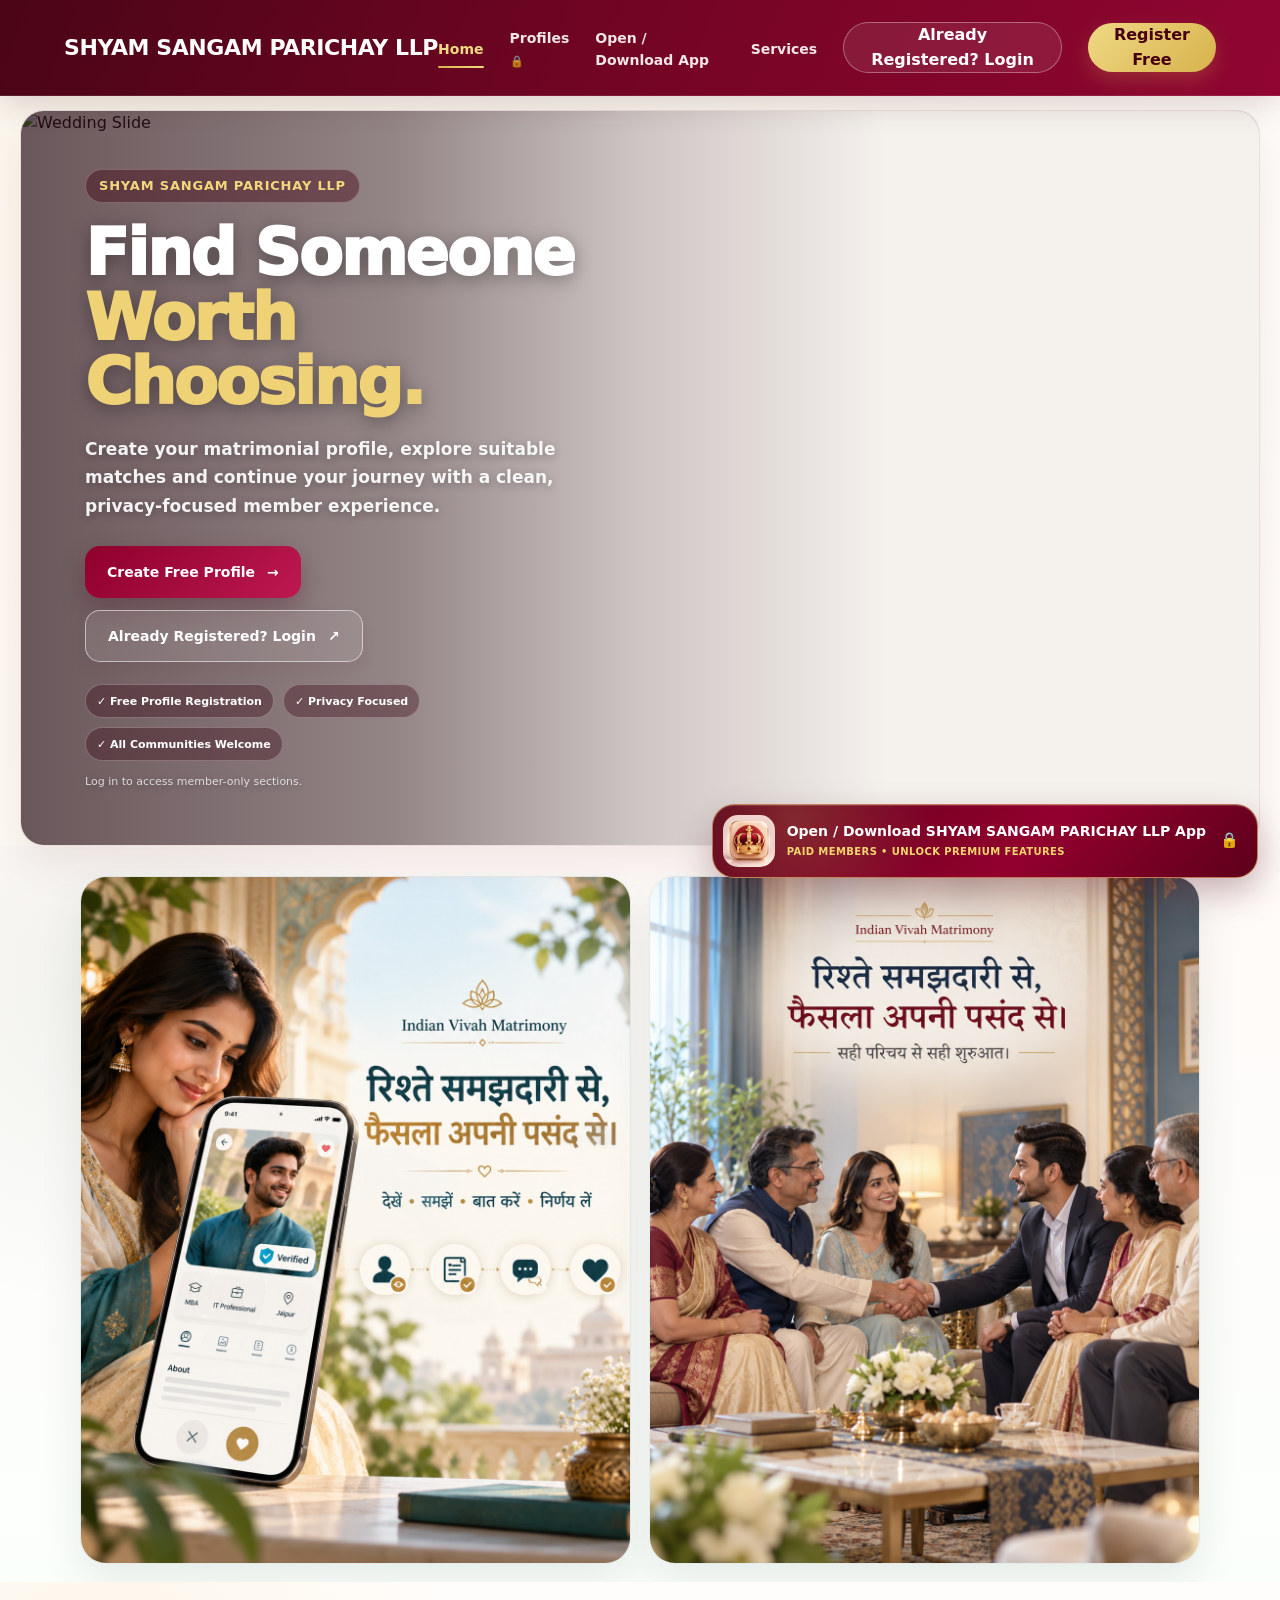
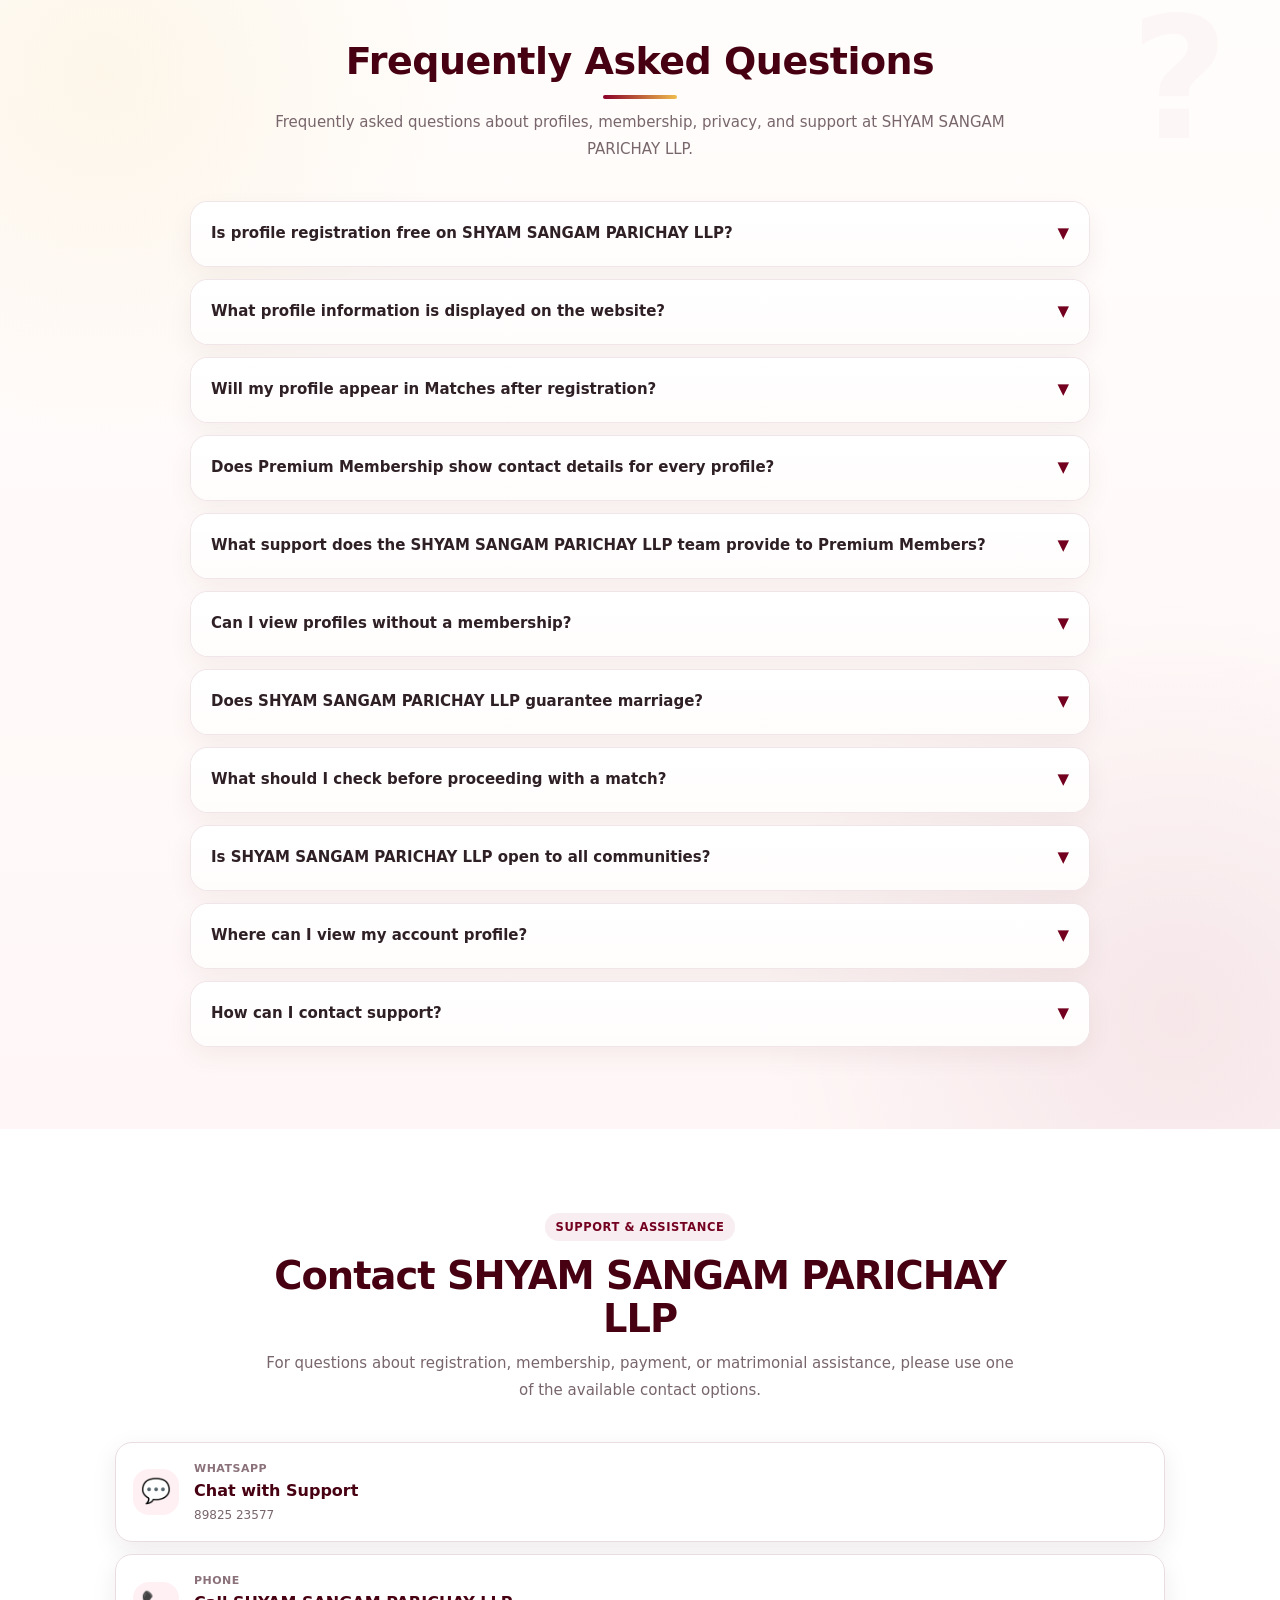
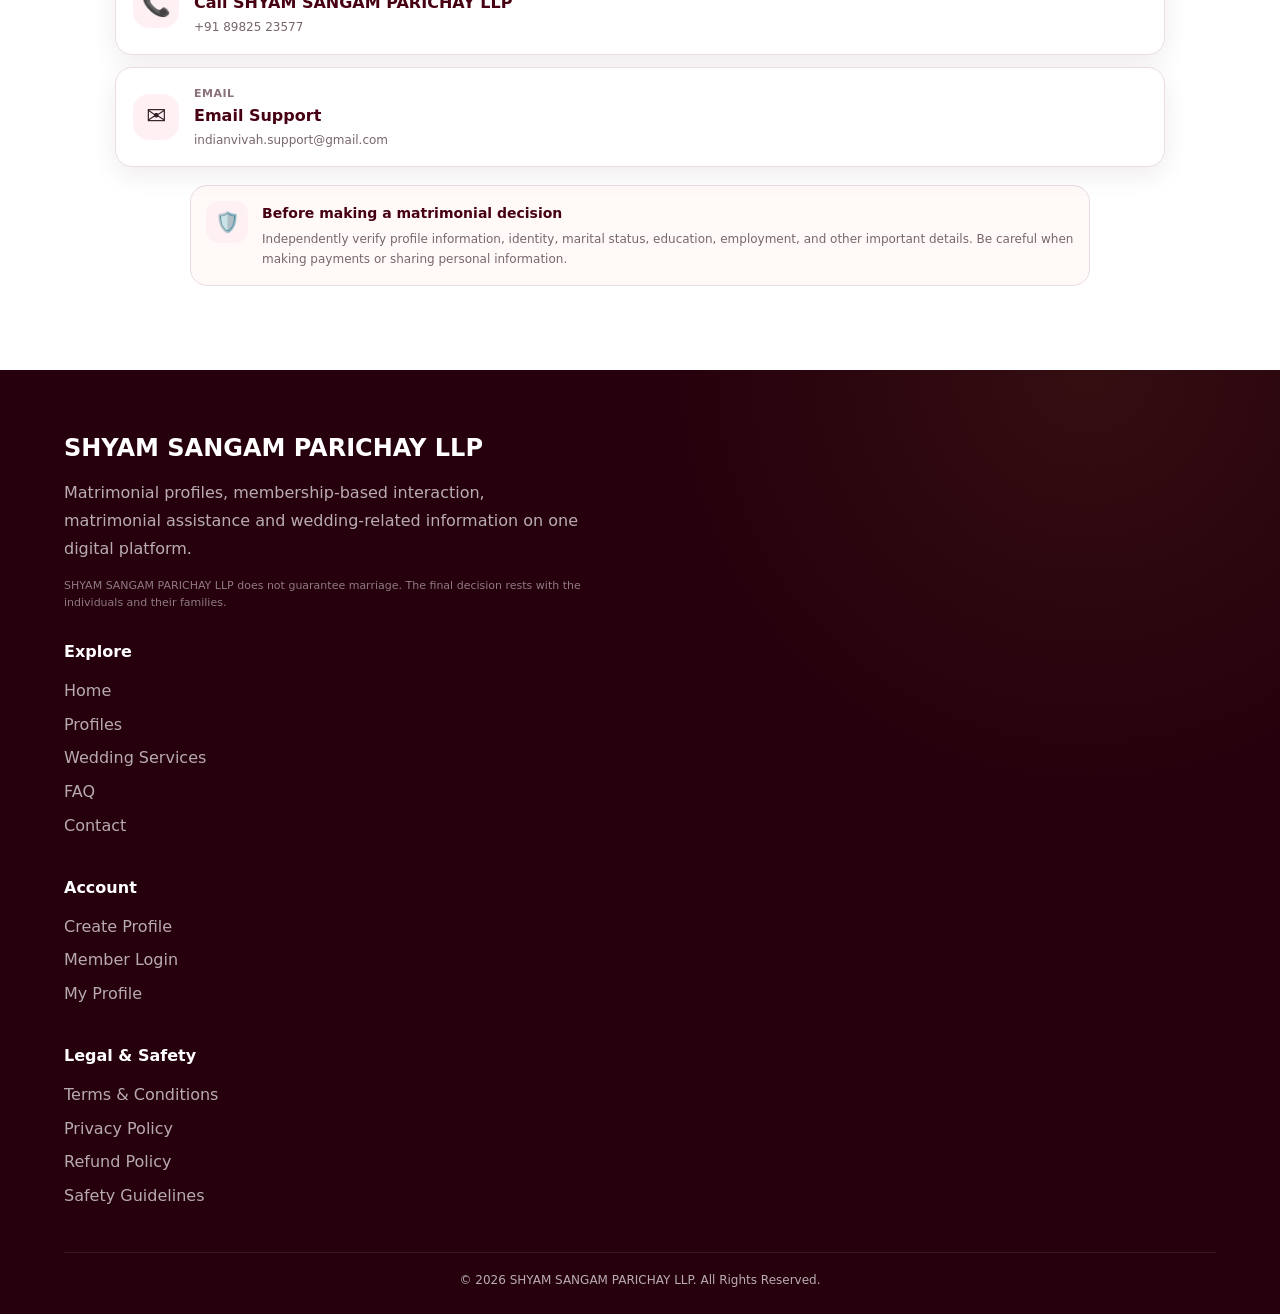
==== commit 1cfa8cc1: "Update index.html" ====
--- a/index.html
+++ b/index.html
@@ -15,25 +15,25 @@
 
     <!-- Title displayed in search results -->
 
-   <title>Indian Vivah Matrimony | Matrimonial Profiles & Vivah Services</title>
+   <title>SHYAM SANGAM PARICHAY LLP | Matrimonial Profiles & Wedding Services</title>
 
 
 
     <!-- Description shown in search results -->
 
-    <meta name="description" content="Explore matrimonial profiles, register for free, and learn about community wedding events and wedding assistance at Indian Vivah Matrimony.">
+    <meta name="description" content="Explore matrimonial profiles, register for free, and learn about community wedding events and wedding assistance at SHYAM SANGAM PARICHAY LLP.">
 
 
 
     <!-- Search keywords -->
 
-    <meta name="keywords" content="Indian Vivah Matrimony, matrimony website, matrimonial matches, community wedding event, free matrimonial registration, bride and groom profiles, Indian matrimony, all-community weddings, life partner search India, marriage proposals, Manglik compatibility">
+    <meta name="keywords" content="SHYAM SANGAM PARICHAY LLP, matrimony website, matrimonial matches, community wedding event, free matrimonial registration, bride and groom profiles, Indian matrimony, all-community weddings, life partner search India, marriage proposals, Manglik compatibility">
 
 
 
     <!-- Author & Robots -->
 
-    <meta name="author" content="Indian Vivah Matrimony">
+    <meta name="author" content="SHYAM SANGAM PARICHAY LLP">
 
     <meta name="robots" content="index, follow">
 
@@ -1848,7 +1848,7 @@
   filter:none !important;
 }
 
-/* Why Indian Vivah */
+/* Why SHYAM SANGAM PARICHAY LLP */
 .stat-icon-wrapper.iv-pro-icon{
   width:68px !important;
   height:68px !important;
@@ -2033,7 +2033,7 @@
         object-position:center 25% !important;
     }
 
-    /* Text panel below the photo: rich Indian Vivah maroon visual */
+    /* Text panel below the photo: rich SHYAM SANGAM PARICHAY LLP maroon visual */
     .iv-mobile-action-section{
         padding:10px 10px 26px !important;
         background:#fff8f5 !important;
@@ -2601,7 +2601,7 @@
 
         <header class="d-header">
 
-            <div class="logo">Indian Vivah <span>Matrimony</span></div>
+            <div class="logo">SHYAM SANGAM PARICHAY LLP</div>
 
             <nav class="d-nav">
 
@@ -2609,7 +2609,7 @@
 
 
 
-<a href="#profiles" data-member-link>Profiles</a>
+<a href="profiles.html" data-member-link>Profiles</a>
 
 
 
@@ -2667,7 +2667,7 @@
 
             <!-- REAL CLICKABLE TEXT + BUTTONS OVER PHOTO (DESKTOP ONLY) -->
             <div class="iv-hero-text-panel">
-                <span class="iv-hero-label">INDIAN VIVAH MATRIMONY</span>
+                <span class="iv-hero-label">SHYAM SANGAM PARICHAY LLP</span>
 
                 <h1>
                     Find Someone
@@ -2732,7 +2732,7 @@
 
     <img src="images/logo.jpg" alt="Logo"> 
 
-    <span>Indian Vivah</span>
+    <span>SHYAM SANGAM PARICHAY LLP</span>
 
 </div>
 
@@ -2762,7 +2762,7 @@
 
 
 
-                    <a href="#profiles" data-member-link>Profiles</a>
+                    <a href="profiles.html" data-member-link>Profiles</a>
 
 
 
@@ -2873,10 +2873,10 @@
 
   <section class="why-choose-us member-only">
 
-    <h1 class="section-title">Why Indian Vivah?</h1>
+    <h1 class="section-title">Why SHYAM SANGAM PARICHAY LLP?</h1>
 
     <p class="section-desc">
-        Indian Vivah Matrimony is a modern matrimonial platform that brings
+        SHYAM SANGAM PARICHAY LLP is a modern matrimonial platform that brings
         matrimonial profiles, membership-based contact features,
         matrimonial assistance and wedding-related services together
         in one convenient place.
@@ -3021,12 +3021,12 @@
 
 
 
-    <!-- How Indian Vivah Helps -->
+    <!-- How SHYAM SANGAM PARICHAY LLP Helps -->
     <section class="section-container bg-light member-only iv-live-help-section" id="how-it-helps">
 
         <div class="iv-help-heading">
             <span class="iv-section-kicker">How It Works</span>
-            <h2 class="section-title">How Indian Vivah Helps</h2>
+            <h2 class="section-title">How SHYAM SANGAM PARICHAY LLP Helps</h2>
             <p class="section-subtitle">
                 From creating a profile and exploring suitable matches to starting conversations,
                 follow simple steps to keep your matrimonial journey organized.
@@ -3299,7 +3299,7 @@
             <div class="iv-guest-copy">
                 <span class="iv-guest-kicker">BEGIN WITH YOUR PROFILE</span>
                 <p>
-                    Profile registration on Indian Vivah is free. Add your basic matrimonial details
+                    Profile registration on SHYAM SANGAM PARICHAY LLP is free. Add your basic matrimonial details
                     to set up your account and continue at your own pace.
                 </p>
 
@@ -3327,7 +3327,7 @@
             <div class="iv-customer-exp-head">
                 <span>CUSTOMER EXPERIENCES</span>
                 <h3>What Our Customers Say</h3>
-                <p>Read about families’ experiences with Indian Vivah Matrimony.</p>
+                <p>Read about families’ experiences with SHYAM SANGAM PARICHAY LLP.</p>
             </div>
 
             <div class="iv-customer-exp-grid">
@@ -3632,44 +3632,44 @@
 
 
 
-<section class="iv-trust-showcase" aria-label="Indian Vivah Matrimony trust and guidance">
+<section class="iv-trust-showcase" aria-label="SHYAM SANGAM PARICHAY LLP trust and guidance">
     <div class="iv-trust-showcase-inner">
         <div class="iv-trust-visual-card">
             <img src="images/trust-profile-match.png"
-                 alt="Indian Vivah Matrimony profile guidance and thoughtful matching"
+                 alt="SHYAM SANGAM PARICHAY LLP profile guidance and thoughtful matching"
                  loading="lazy">
         </div>
 
         <div class="iv-trust-visual-card">
             <img src="images/family-introduction.png"
-                 alt="Indian Vivah Matrimony family introduction and thoughtful decision"
+                 alt="SHYAM SANGAM PARICHAY LLP family introduction and thoughtful decision"
                  loading="lazy">
         </div>
     </div>
 </section>
 
 
-<!-- Indian Vivah FAQ Section -->
+<!-- SHYAM SANGAM PARICHAY LLP FAQ Section -->
 
 <section class="faq-section" id="faq">
 
     <h2 class="faq-title">Frequently Asked Questions</h2>
 
     <p class="section-subtitle">
-        Frequently asked questions about profiles, membership, privacy, and support at Indian Vivah Matrimony.
+        Frequently asked questions about profiles, membership, privacy, and support at SHYAM SANGAM PARICHAY LLP.
     </p>
 
     <div class="faq-container">
 
         <div class="faq-item">
             <button class="faq-question">
-                Is profile registration free on Indian Vivah Matrimony?
+                Is profile registration free on SHYAM SANGAM PARICHAY LLP?
                 <span class="arrow">▼</span>
             </button>
 
             <div class="faq-answer">
                 <p>
-                    Yes. Profile registration on Indian Vivah Matrimony is free. Some additional contact,
+                    Yes. Profile registration on SHYAM SANGAM PARICHAY LLP is free. Some additional contact,
                     interest, and premium features may require a membership plan.
                 </p>
             </div>
@@ -3725,13 +3725,13 @@
 
         <div class="faq-item">
             <button class="faq-question">
-                What support does the Indian Vivah Matrimony team provide to Premium Members?
+                What support does the SHYAM SANGAM PARICHAY LLP team provide to Premium Members?
                 <span class="arrow">▼</span>
             </button>
 
             <div class="faq-answer">
                 <p>
-                    Premium Members can receive assistance from the Indian Vivah Matrimony support team.
+                    Premium Members can receive assistance from the SHYAM SANGAM PARICHAY LLP support team.
                     Based on the member’s profile, preferences, and available information, the support team helps identify suitable matches,
                     shares relevant profile information, and stays in contact
                     throughout the process. Depending on the applicable membership terms, matrimonial
@@ -3759,13 +3759,13 @@
 
         <div class="faq-item">
             <button class="faq-question">
-                Does Indian Vivah guarantee marriage?
+                Does SHYAM SANGAM PARICHAY LLP guarantee marriage?
                 <span class="arrow">▼</span>
             </button>
 
             <div class="faq-answer">
                 <p>
-                    No. Indian Vivah provides matrimonial introductions and related platform services.
+                    No. SHYAM SANGAM PARICHAY LLP provides matrimonial introductions and related platform services.
                     The final decision to enter into a marriage rests with the individuals
                     and their families.
                 </p>
@@ -3790,7 +3790,7 @@
 
         <div class="faq-item">
             <button class="faq-question">
-                Is Indian Vivah open to all communities?
+                Is SHYAM SANGAM PARICHAY LLP open to all communities?
                 <span class="arrow">▼</span>
             </button>
 
@@ -3844,7 +3844,7 @@
 
         <div class="iv-contact-heading">
             <span class="iv-section-kicker">Support & Assistance</span>
-            <h2 class="section-title">Contact Indian Vivah</h2>
+            <h2 class="section-title">Contact SHYAM SANGAM PARICHAY LLP</h2>
             <p class="section-subtitle">
                 For questions about registration, membership, payment, or matrimonial assistance,
                 please use one of the available contact options.
@@ -3866,7 +3866,7 @@
                 <div class="iv-contact-card-icon">📞</div>
                 <div>
                     <span>Phone</span>
-                    <strong>Call Indian Vivah</strong>
+                    <strong>Call SHYAM SANGAM PARICHAY LLP</strong>
                     <small>+91 89825 23577</small>
                 </div>
             </a>
@@ -3904,20 +3904,20 @@
         <div class="footer-grid">
 
             <div class="footer-about">
-                <div class="iv-footer-brand">Indian Vivah <span>Matrimony</span></div>
+                <div class="iv-footer-brand">SHYAM SANGAM PARICHAY LLP</div>
                 <p>
                     Matrimonial profiles, membership-based interaction, matrimonial assistance
                     and wedding-related information on one digital platform.
                 </p>
                 <div class="iv-footer-mini">
-                    Indian Vivah does not guarantee marriage. The final decision rests with the individuals and their families.
+                    SHYAM SANGAM PARICHAY LLP does not guarantee marriage. The final decision rests with the individuals and their families.
                 </div>
             </div>
 
             <div class="footer-links">
                 <h4>Explore</h4>
                 <a href="#home">Home</a>
-                <a href="#profiles">Profiles</a>
+                <a href="profiles.html">Profiles</a>
                 <a href="#plans" class="member-only">Membership</a>
                 <a href="services.html" class="iv-services-page-link">Wedding Services</a>
                 <a href="#faq">FAQ</a>
@@ -3942,7 +3942,7 @@
         </div>
 
         <div class="footer-bottom">
-            <p>© 2026 Indian Vivah Matrimony. All Rights Reserved.</p>
+            <p>© 2026 SHYAM SANGAM PARICHAY LLP. All Rights Reserved.</p>
         </div>
 
     </footer>
@@ -3963,7 +3963,7 @@
 
             <button class="plan-popup-close" id="closePlanPopup" aria-label="Close payment popup">✕</button>
 
-            <div class="iv-pay-brand">INDIAN VIVAH MATRIMONY</div>
+            <div class="iv-pay-brand">SHYAM SANGAM PARICHAY LLP</div>
 
             <span class="iv-payment-kicker">Membership Payment</span>
 
@@ -3994,12 +3994,12 @@
                 <div class="iv-payment-qr-image-wrap">
                     <img
                         src="images/phonepe-qr.png"
-                        alt="Indian Vivah Matrimony official payment QR"
+                        alt="SHYAM SANGAM PARICHAY LLP official payment QR"
                         class="iv-payment-qr-image"
                     >
                 </div>
 
-                <div class="iv-payment-qr-name">Indian Vivah Matrimony</div>
+                <div class="iv-payment-qr-name">SHYAM SANGAM PARICHAY LLP</div>
 
                 <p class="iv-payment-qr-note">
                     After scanning the QR code, verify the recipient name and amount in your UPI app before paying.
@@ -4058,7 +4058,7 @@
             <button type="button" class="sammelan-popup-close" id="closeSammelanForm" aria-label="Close form">✕</button>
 
             <div class="sammelan-form-header">
-                <div class="form-kicker">Indian Vivah Matrimony</div>
+                <div class="form-kicker">SHYAM SANGAM PARICHAY LLP</div>
                 <h2>Community Wedding Event 2026</h2>
                 <h3>Bride and Groom Registration Form</h3>
                 <p>Registration • Consent • Personal Details • Declaration</p>
@@ -4633,6 +4633,13 @@
     image.className =
         "iv-profile-photo";
 
+    // Photo privacy: blur for other members; no interest auto-unblur.
+    if (profile.photoPrivacy === "accepted_interest_only" &&
+        Array.isArray(profile.photoUrls) && profile.photoUrls[0]) {
+        image.style.filter = "blur(16px)";
+        image.style.transform = "scale(1.08)";
+    }
+
     image.loading =
         "lazy";
 
@@ -5013,7 +5020,7 @@
 
         <p>
             To view profiles and member-only features,
-            please log in to your Indian Vivah account.
+            please log in to your SHYAM SANGAM PARICHAY LLP account.
         </p>
 
         <div class="iv-access-actions">
@@ -5214,7 +5221,7 @@
 <a
   href="app-download.html"
   class="iv-premium-dashboard-btn"
-  aria-label="Open or download Indian Vivah App"
+  aria-label="Open or download SHYAM SANGAM PARICHAY LLP App"
 >
   <img
     src="images/member/membership-3d.png"
@@ -5222,7 +5229,7 @@
   >
 
   <div class="iv-premium-text">
-    <strong>Open / Download Indian Vivah App</strong>
+    <strong>Open / Download SHYAM SANGAM PARICHAY LLP App</strong>
     <span>PAID MEMBERS • UNLOCK PREMIUM FEATURES</span>
   </div>
 
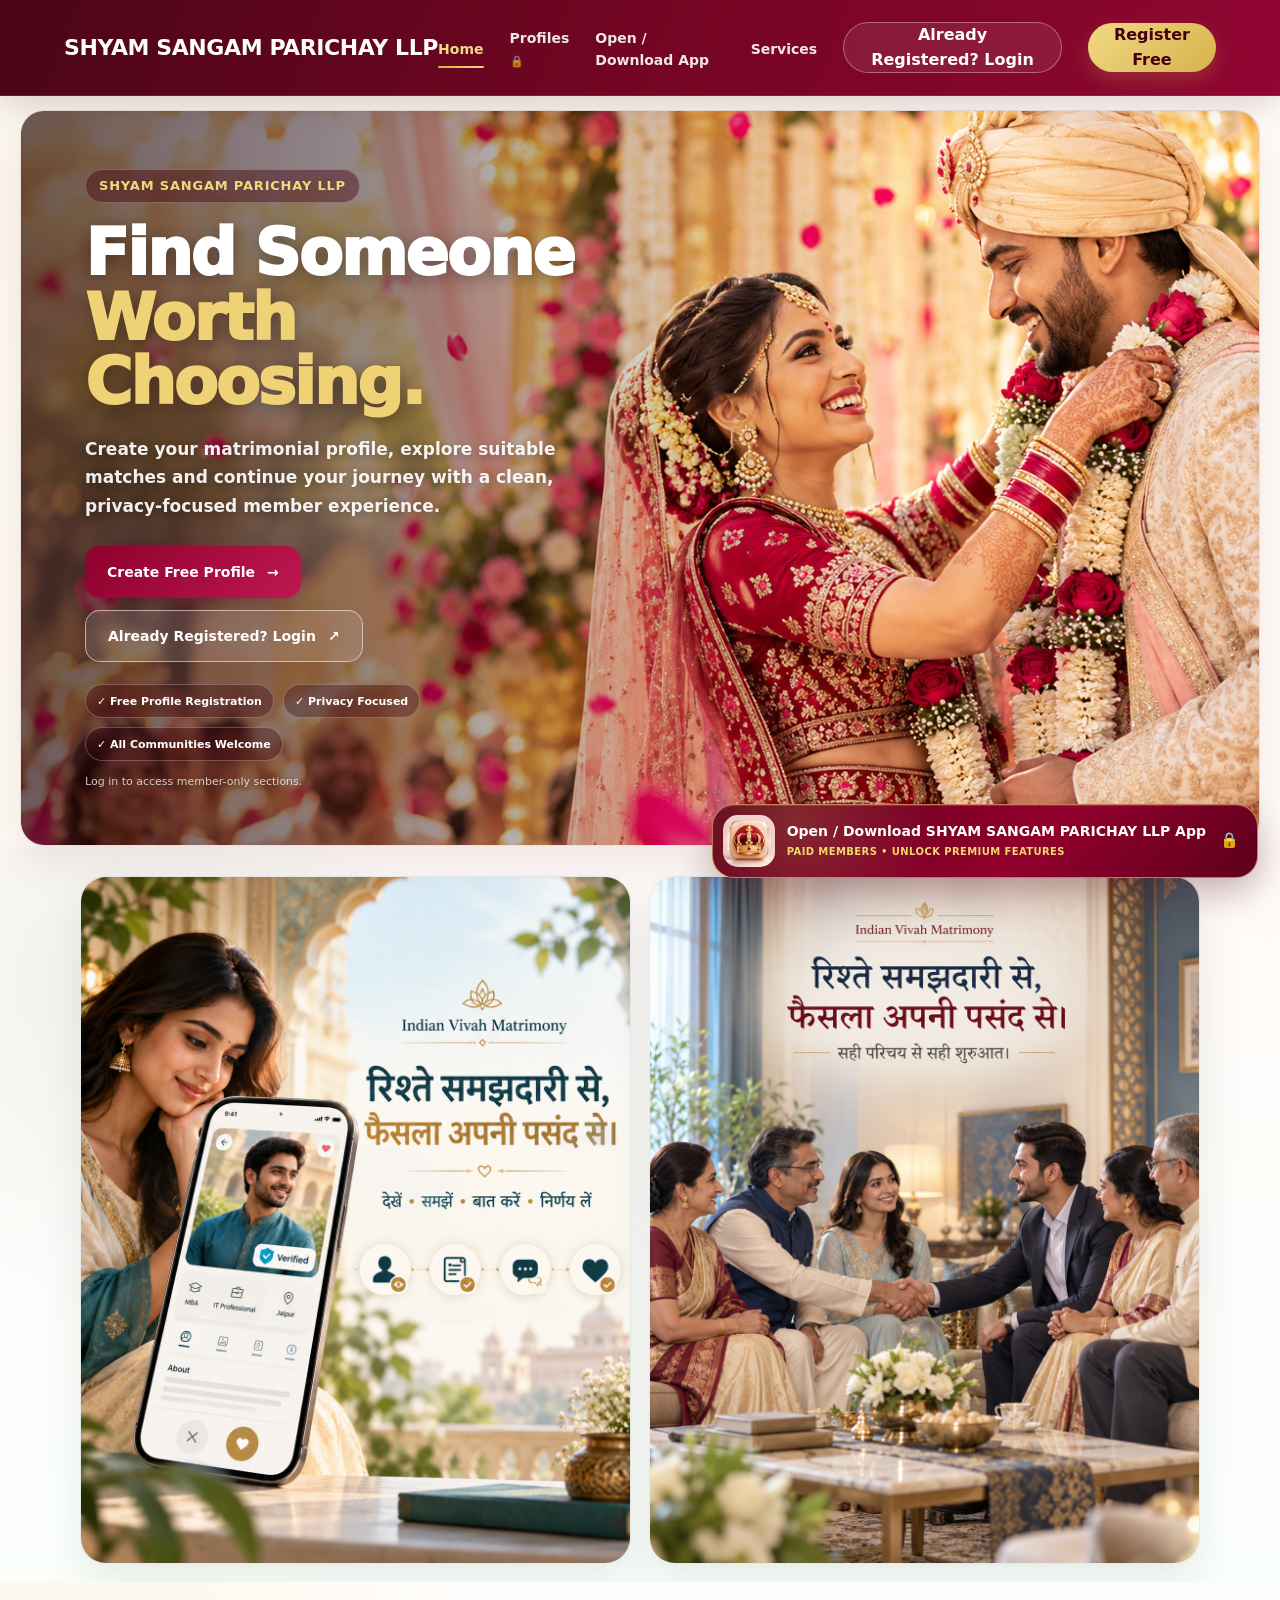
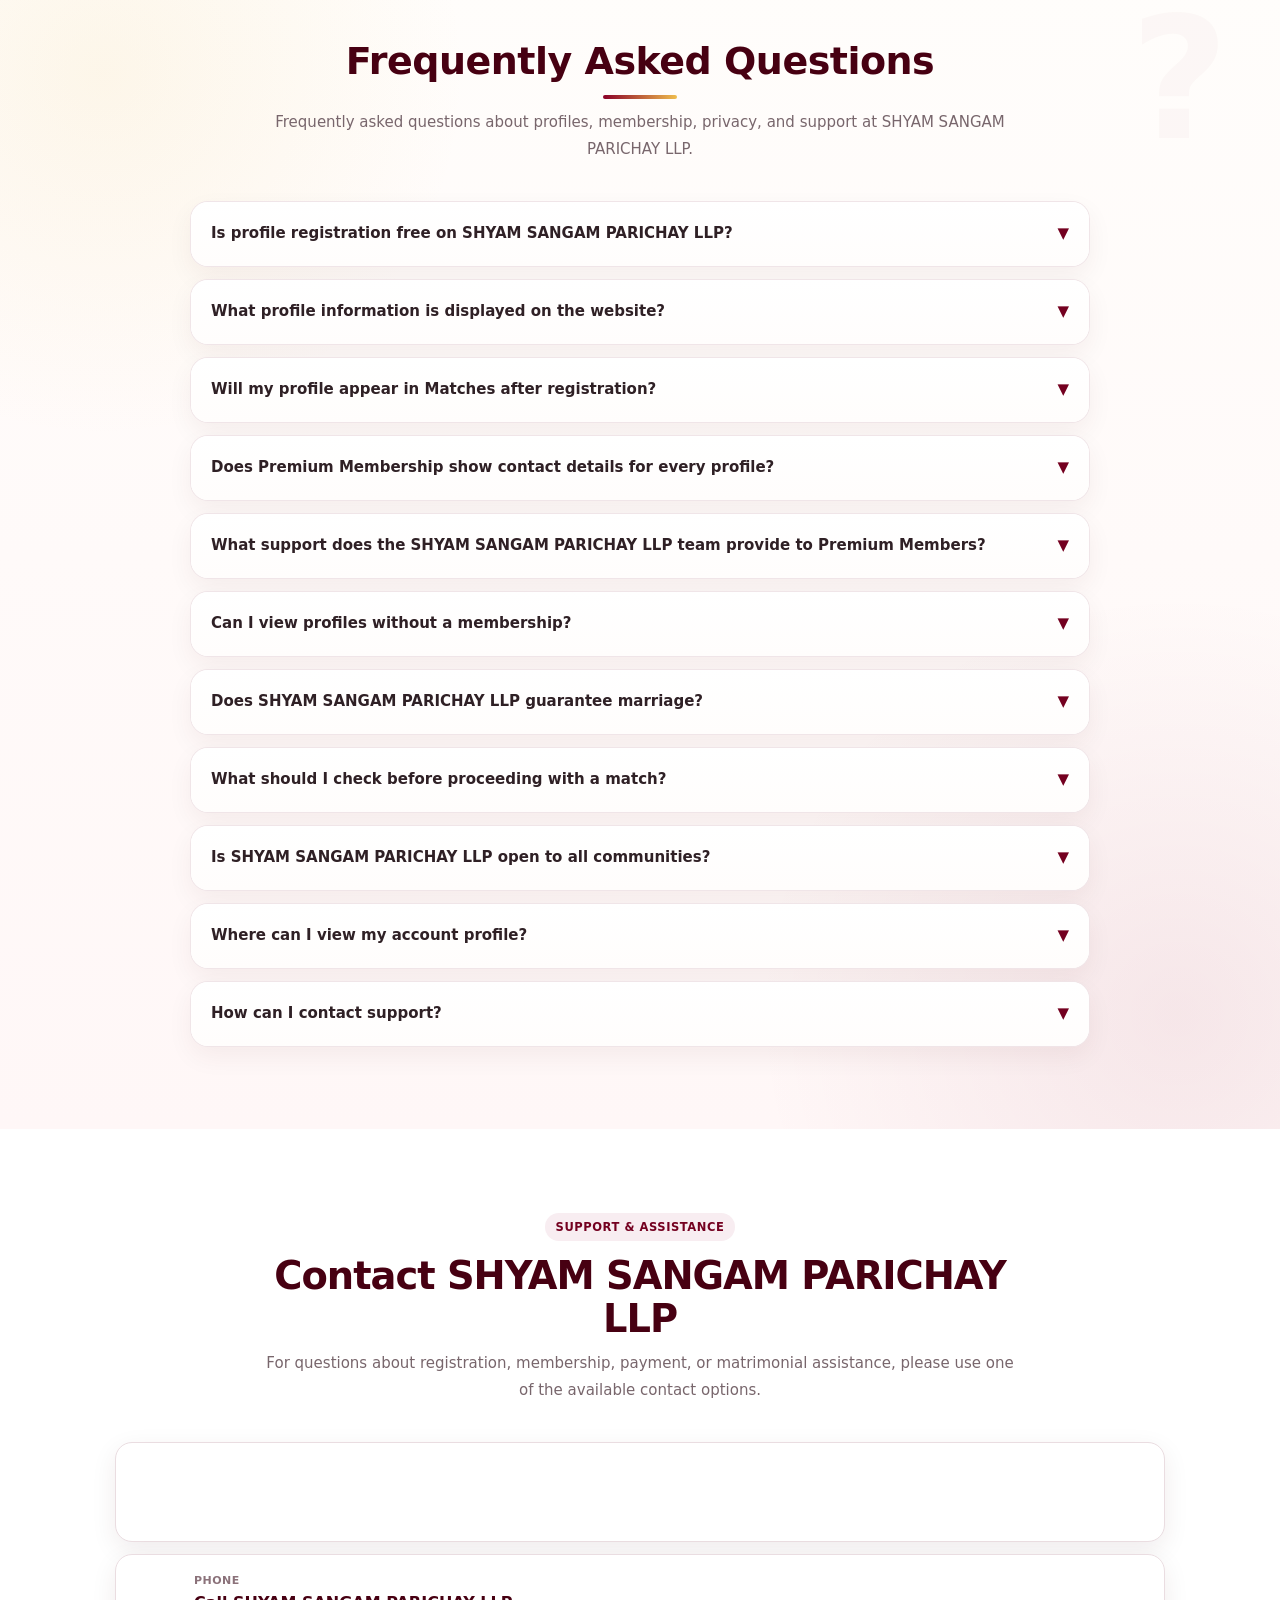
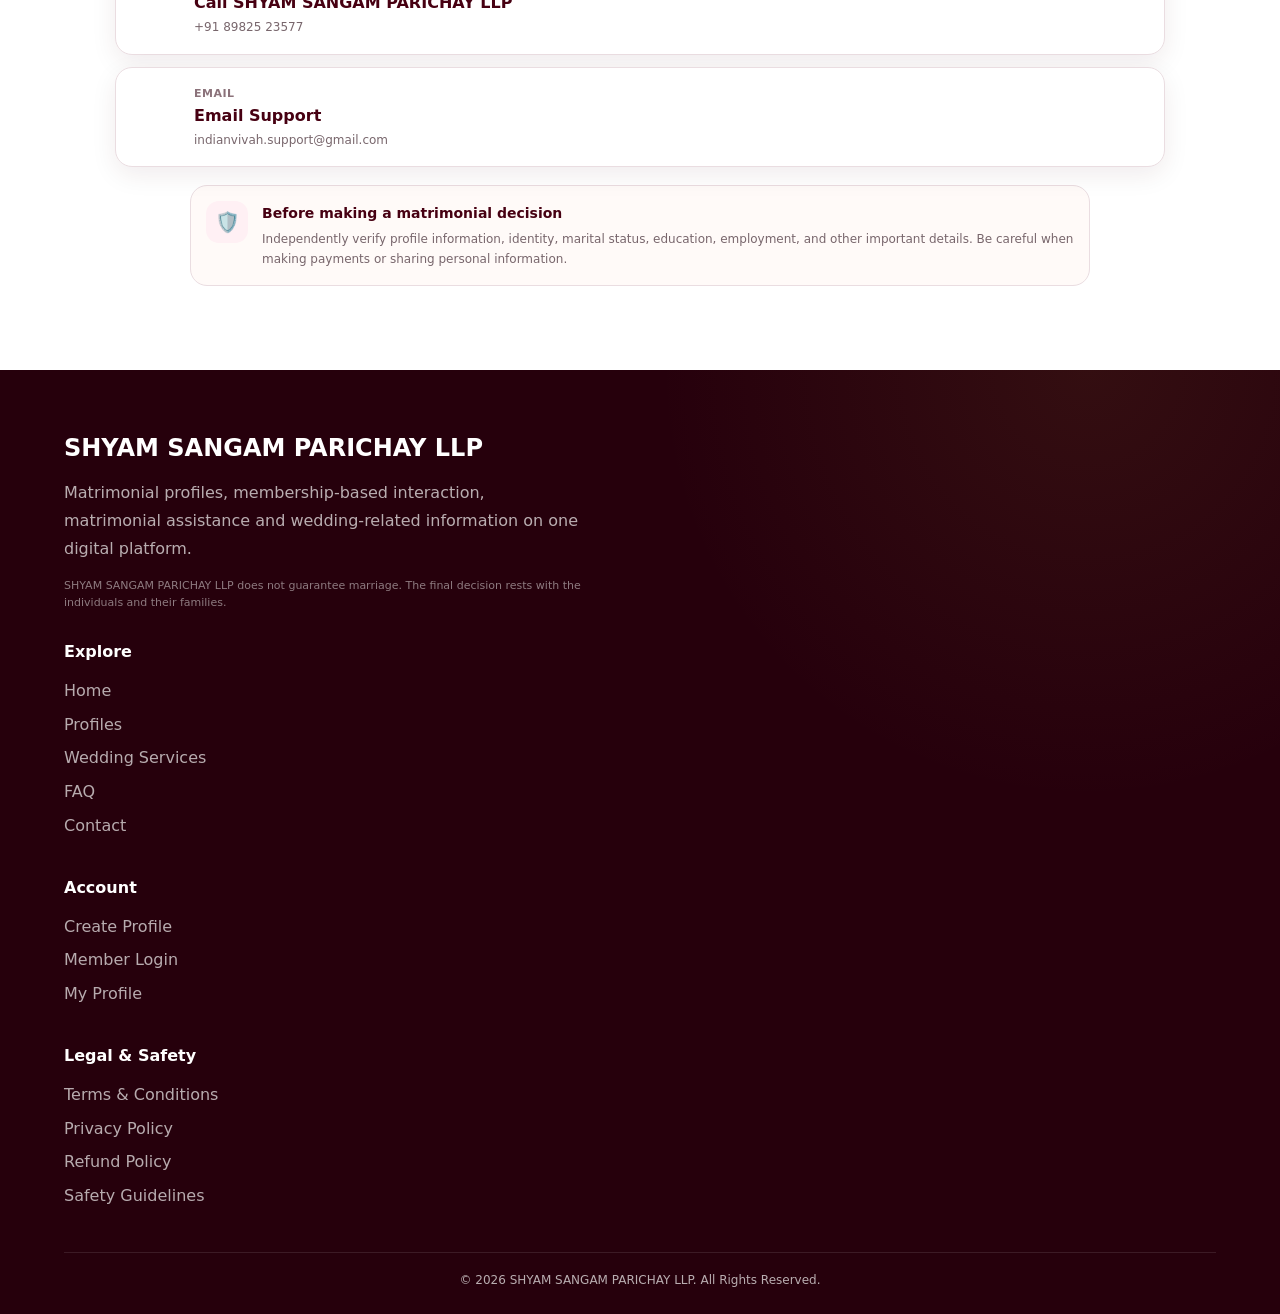
==== commit 18355c92: "Update index.html" ====
--- a/index.html
+++ b/index.html
@@ -3090,9 +3090,8 @@
         </h2>
 
         <p class="section-subtitle">
-            Choose a plan that suits your matrimonial journey.
-            Profile registration is free; premium interaction features
-            are available according to your membership plan.
+            Choose a personalized matchmaking plan based on the number of matrimonial proposals you need.
+            Our team assists you by phone, contacts prospective matches and families, and shares available profile details subject to consent.
         </p>
     </div>
 
@@ -3108,7 +3107,7 @@
                 <div>
                     <h3>Silver</h3>
                     <p class="plan-caption">
-                        For getting started
+                        Personal matchmaking assistance
                     </p>
                 </div>
             </div>
@@ -3121,27 +3120,10 @@
 
 
             <ul class="plan-features">
-
-                <li>
-                    <span class="feature-check">✓</span>
-                    Active membership for 3 months
-                </li>
-
-                <li>
-                    <span class="feature-check">✓</span>
-                    Up to 10 matrimonial interests
-                </li>
-
-                <li>
-                    <span class="feature-check">✓</span>
-                    Chat access after interest is accepted
-                </li>
-
-                <li class="feature-muted">
-                    <span>—</span>
-                    No direct chat before interest is accepted
-                </li>
-
+                <li><span class="feature-check">✓</span> Up to 12 suitable matrimonial proposals</li>
+                <li><span class="feature-check">✓</span> Service period: up to 3 months</li>
+                <li><span class="feature-check">✓</span> Our team contacts prospective matches on your behalf</li>
+                <li><span class="feature-check">✓</span> Phone-based assistance and follow-up support</li>
             </ul>
 
 
@@ -3172,7 +3154,7 @@
                 <div>
                     <h3>Gold</h3>
                     <p class="plan-caption">
-                        For more interactions
+                        Assisted matchmaking with priority support
                     </p>
                 </div>
 
@@ -3186,27 +3168,10 @@
 
 
             <ul class="plan-features">
-
-                <li>
-                    <span class="feature-check">✓</span>
-                    Active membership for 6 months
-                </li>
-
-                <li>
-                    <span class="feature-check">✓</span>
-                    Up to 25 matrimonial interests
-                </li>
-
-                <li>
-                    <span class="feature-check">✓</span>
-                    Accepted interest chat
-                </li>
-
-                <li>
-                    <span class="feature-check">✓</span>
-                    Direct chat with eligible registered profiles
-                </li>
-
+                <li><span class="feature-check">✓</span> Up to 25 suitable matrimonial proposals</li>
+                <li><span class="feature-check">✓</span> Service period: up to 6 months</li>
+                <li><span class="feature-check">✓</span> Our team coordinates with prospective matches and families</li>
+                <li><span class="feature-check">✓</span> Priority phone support and follow-ups</li>
             </ul>
 
 
@@ -3232,7 +3197,7 @@
                 <div>
                     <h3>Platinum</h3>
                     <p class="plan-caption">
-                        For maximum access
+                        Premium personalized matchmaking assistance
                     </p>
                 </div>
 
@@ -3246,27 +3211,10 @@
 
 
             <ul class="plan-features">
-
-                <li>
-                    <span class="feature-check">✓</span>
-                    Active membership for 12 months
-                </li>
-
-                <li>
-                    <span class="feature-check">✓</span>
-                    Unlimited matrimonial interests
-                </li>
-
-                <li>
-                    <span class="feature-check">✓</span>
-                    Accepted interest chat
-                </li>
-
-                <li>
-                    <span class="feature-check">✓</span>
-                    Direct chat with eligible registered profiles
-                </li>
-
+                <li><span class="feature-check">✓</span> Up to 50 suitable matrimonial proposals</li>
+                <li><span class="feature-check">✓</span> Service period: up to 12 months</li>
+                <li><span class="feature-check">✓</span> Our team coordinates with prospective matches and families</li>
+                <li><span class="feature-check">✓</span> Priority phone support and follow-ups</li>
             </ul>
 
 
@@ -3284,8 +3232,7 @@
 
 
     <p class="membership-note">
-        Membership is activated after payment verification.
-        Available features depend on current service rules and account eligibility.
+        Membership is activated after payment verification. The main matchmaking service ends when the specified number of proposals has been provided or the plan validity period expires, whichever occurs first. Proposals may be shared sooner, subject to availability and consent. Marriage is not guaranteed; private contact details are shared only with appropriate consent.
     </p>
 
 </section>
